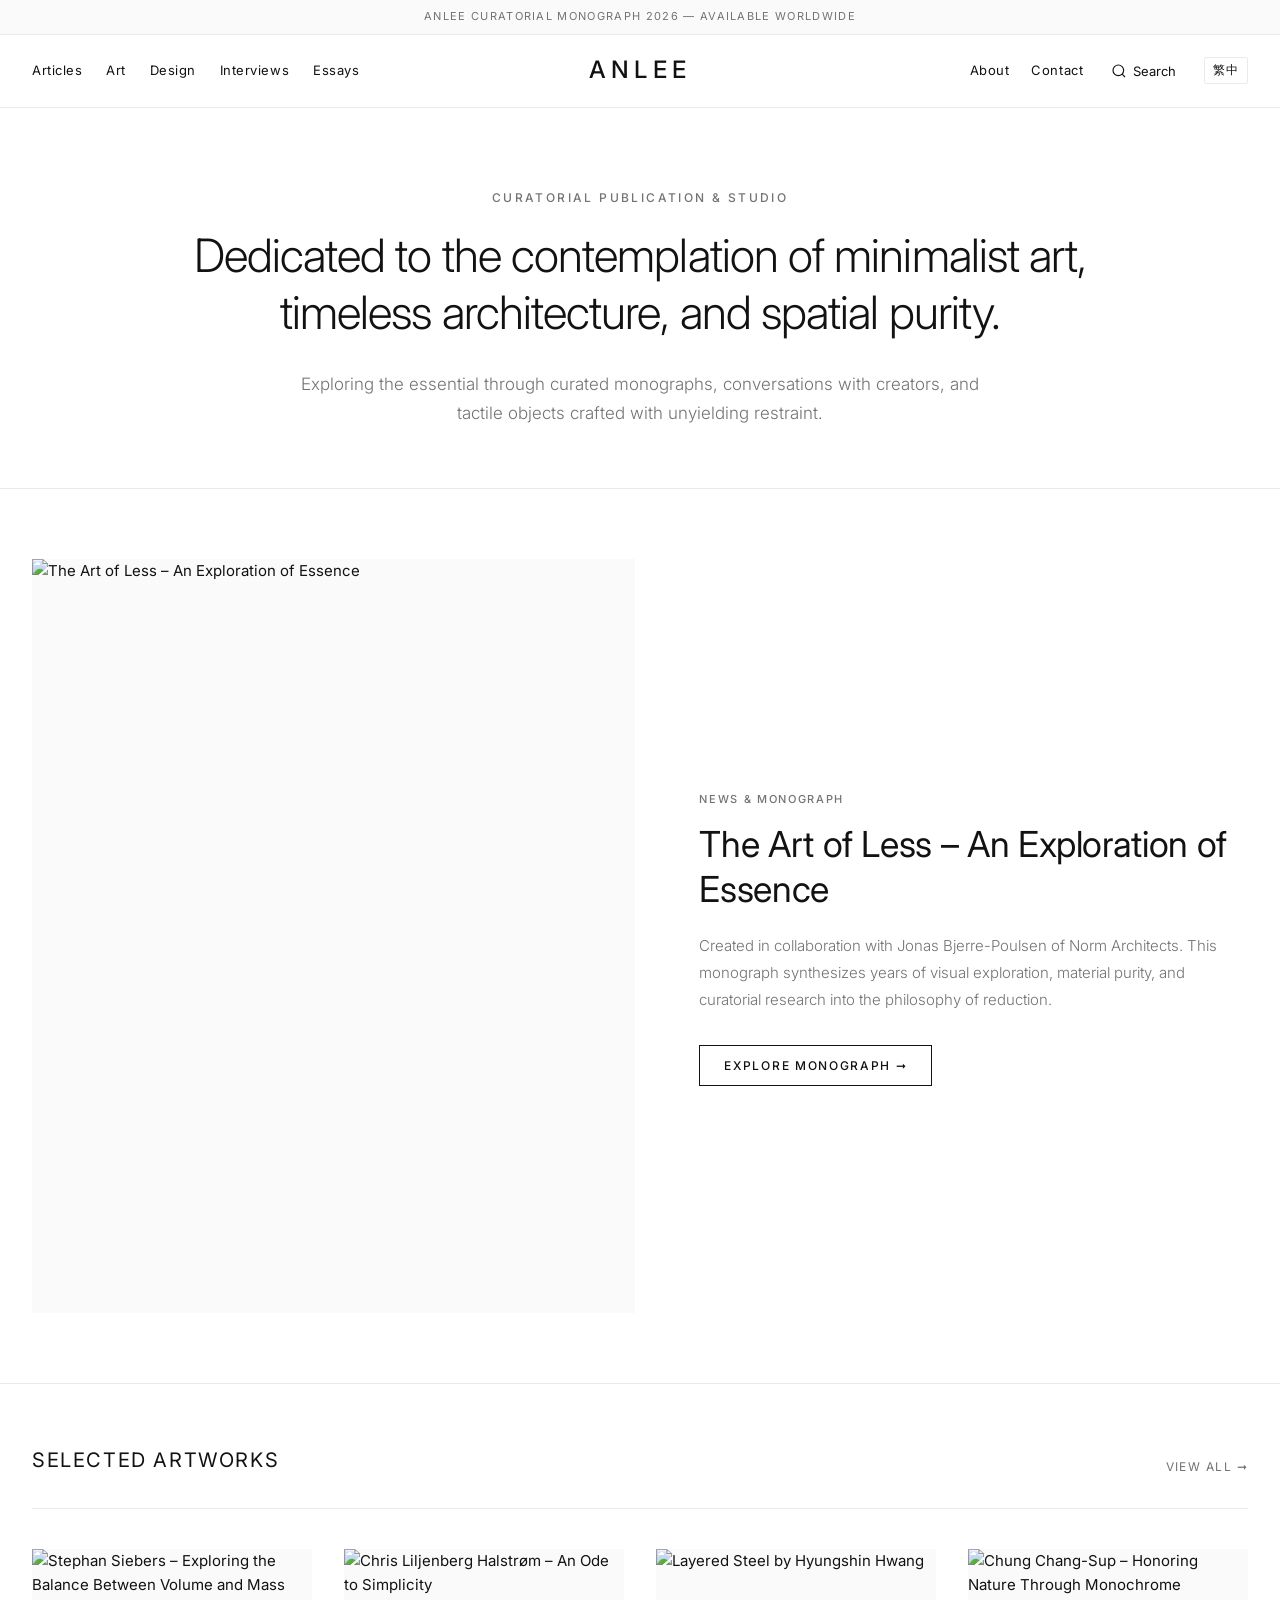
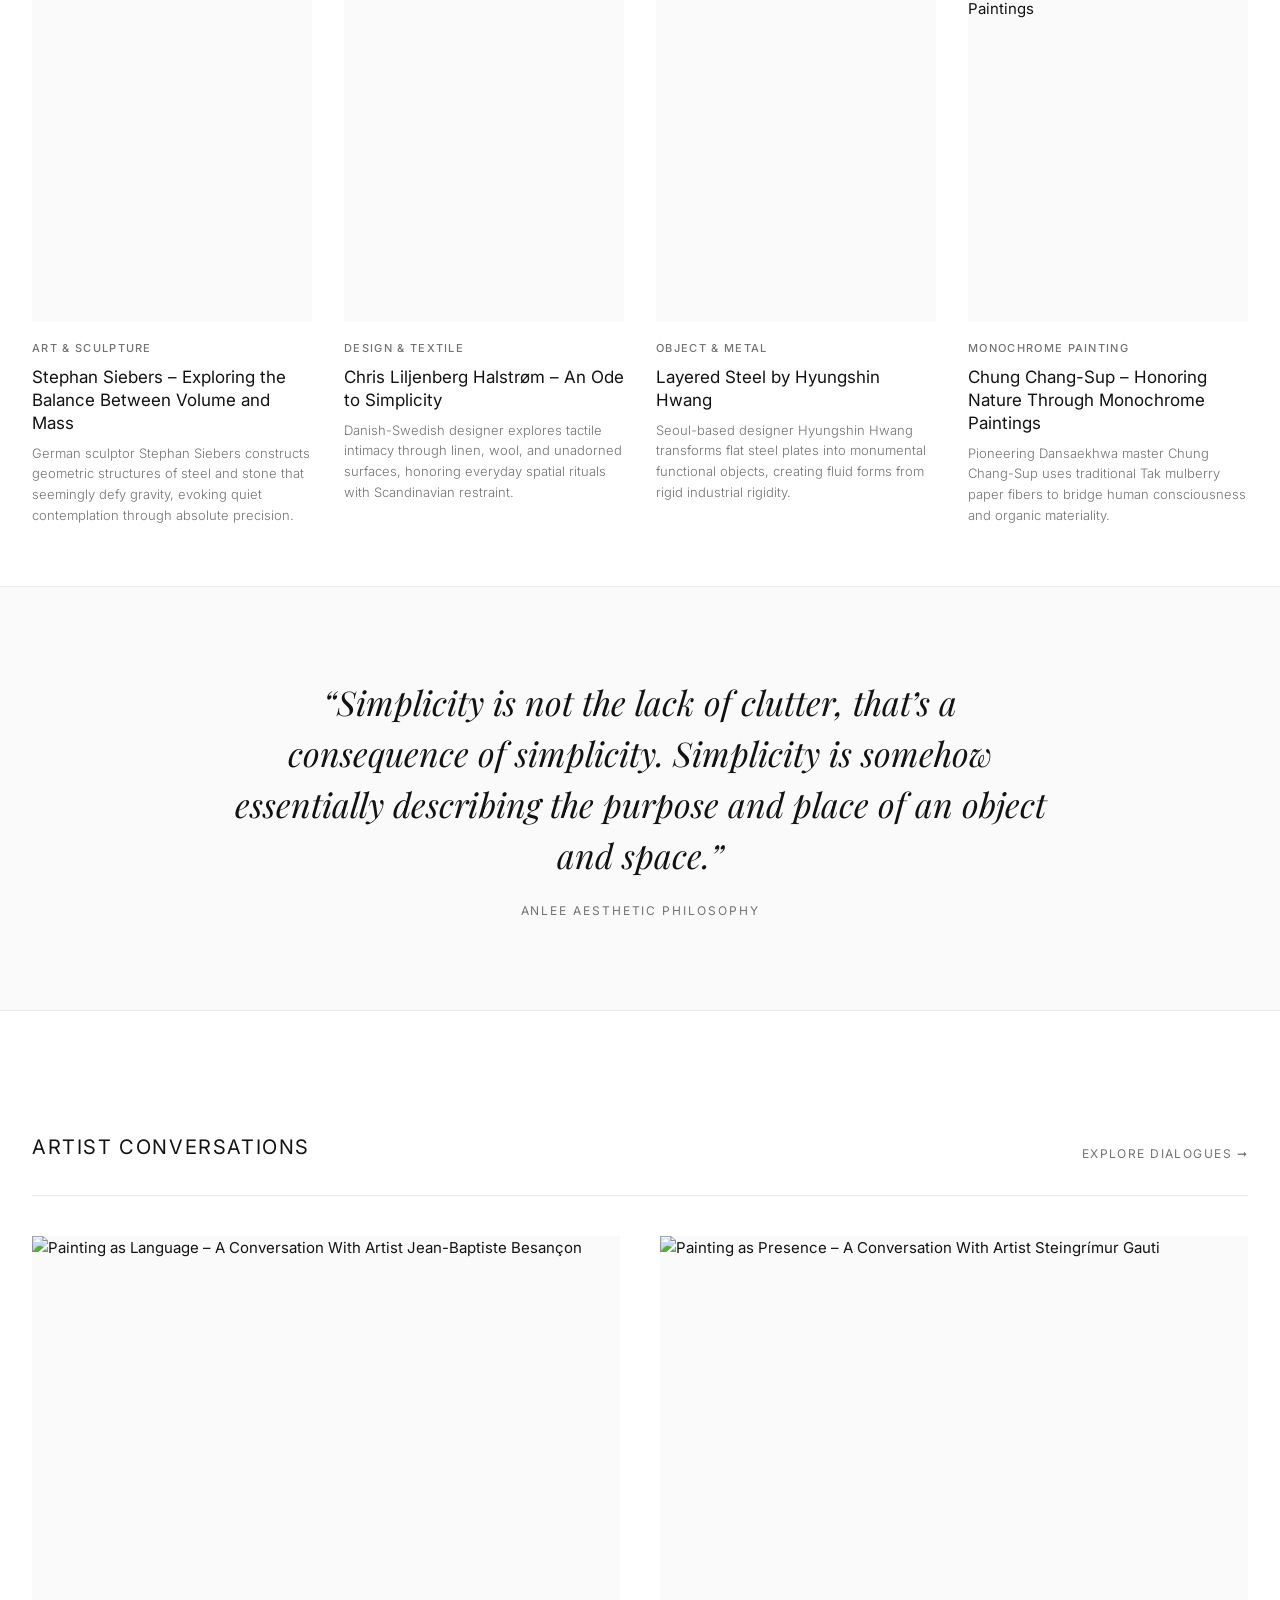
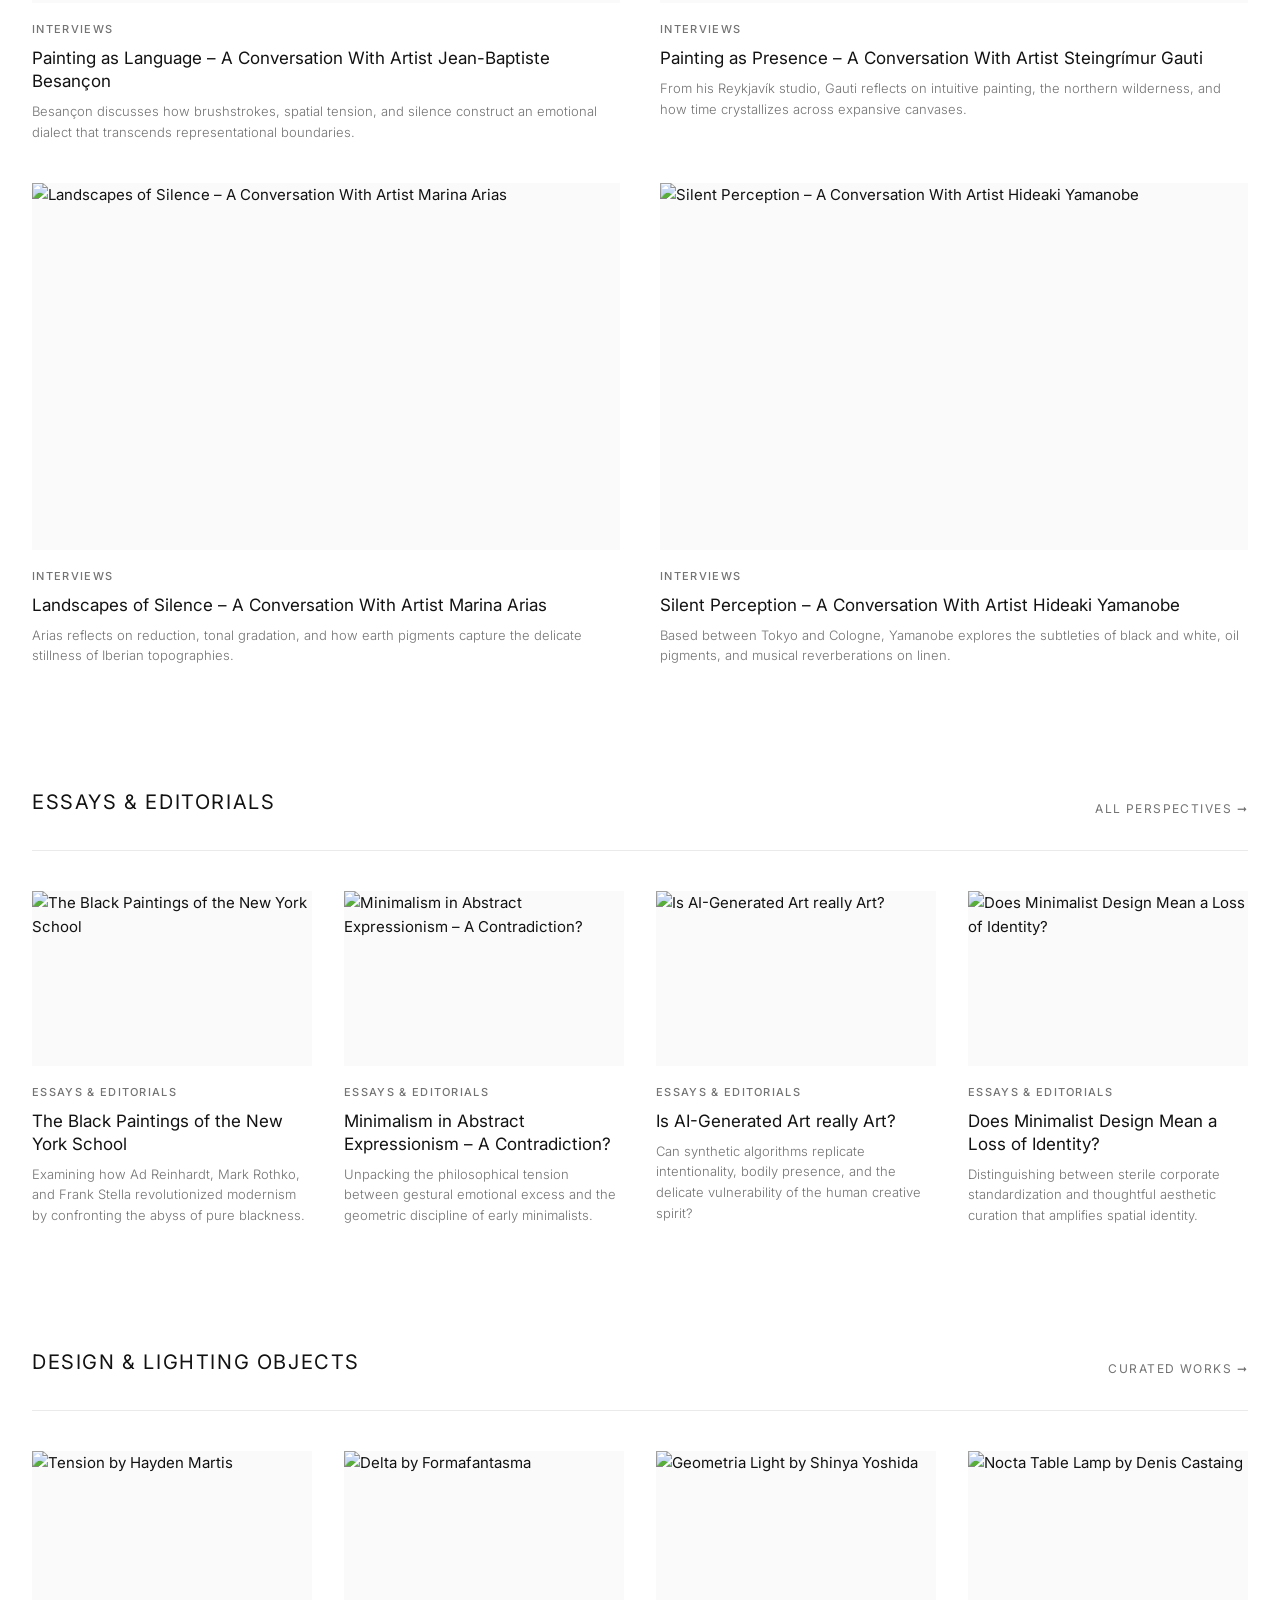
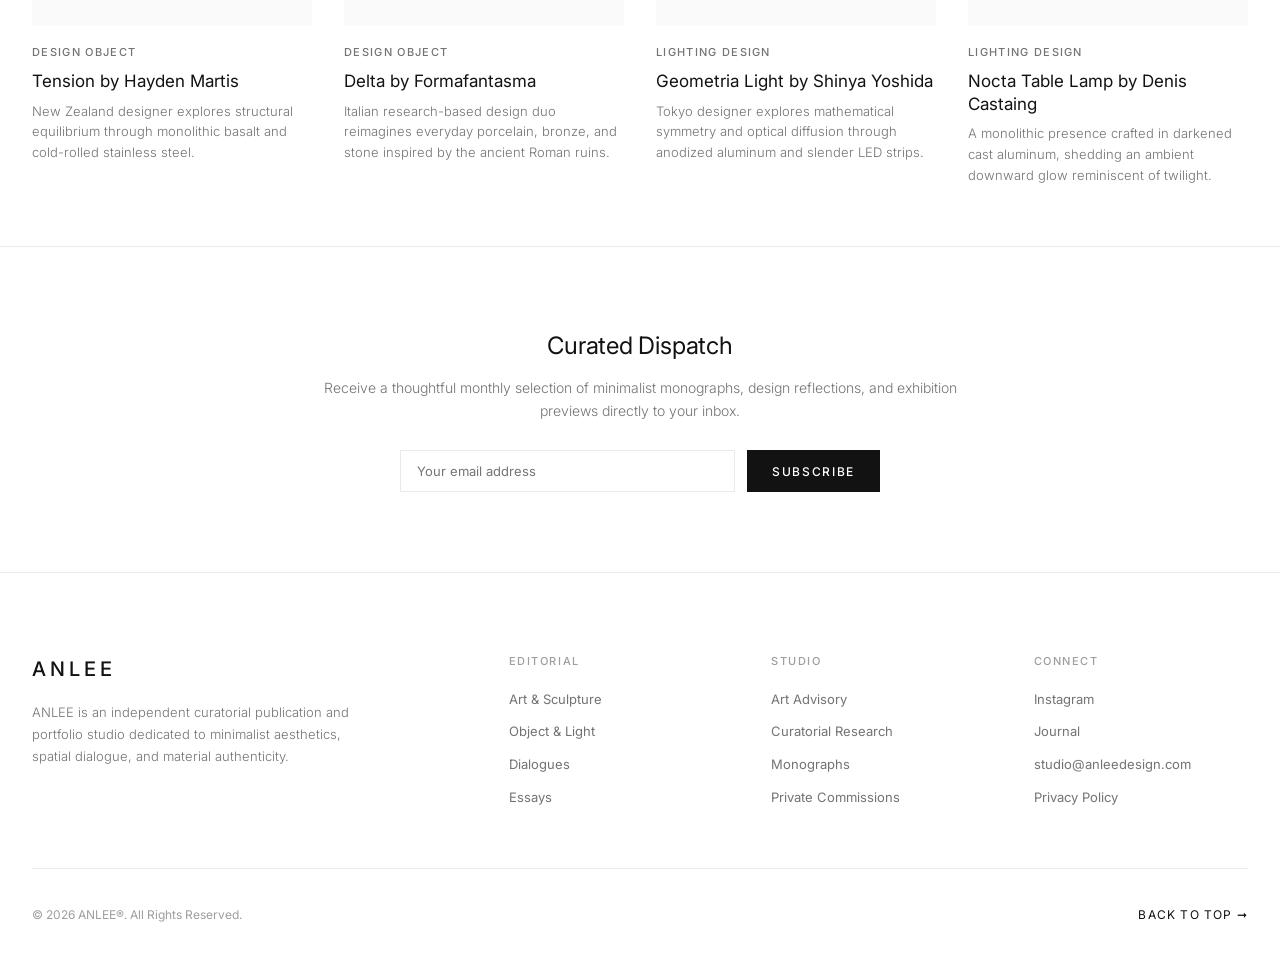
==== index.html @ 6e7f280d "agent: publish static site" ====
<!DOCTYPE html>
<html lang="en">
<head>
  <meta charset="UTF-8">
  <meta name="viewport" content="width=device-width, initial-scale=1.0">
  <title>ANLEE — Minimalist Art & Design Portfolio</title>
  <meta name="description" content="ANLEE is a curatorial publication and portfolio studio dedicated to minimalist art, architecture, and contemporary design.">
  <link rel="preconnect" href="https://fonts.googleapis.com">
  <link rel="preconnect" href="https://fonts.gstatic.com" crossorigin>
  <link href="https://fonts.googleapis.com/css2?family=Inter:wght@300;400;500;600&family=Playfair+Display:ital,wght@0,400;0,600;1,400&display=swap" rel="stylesheet">
  <style>
    :root {
      --bg: #ffffff;
      --bg-alt: #fafafa;
      --text-main: #121212;
      --text-muted: #737373;
      --text-subtle: #9e9e9e;
      --border-light: #eaeaea;
      --border-dark: #121212;
      --container-max: 1280px;
      --font-sans: 'Inter', -apple-system, BlinkMacSystemFont, "Segoe UI", Roboto, sans-serif;
      --font-serif: 'Playfair Display', Georgia, serif;
      --transition-smooth: all 0.3s cubic-bezier(0.16, 1, 0.3, 1);
    }

    * {
      margin: 0;
      padding: 0;
      box-sizing: border-box;
      -webkit-font-smoothing: antialiased;
    }

    body {
      font-family: var(--font-sans);
      background-color: var(--bg);
      color: var(--text-main);
      line-height: 1.6;
      font-size: 15px;
      overflow-x: hidden;
    }

    a {
      color: inherit;
      text-decoration: none;
      transition: var(--transition-smooth);
    }

    button {
      font-family: inherit;
      border: none;
      background: none;
      cursor: pointer;
    }

    /* Global Container */
    .container {
      max-width: var(--container-max);
      margin: 0 auto;
      padding: 0 32px;
    }

    @media (max-width: 768px) {
      .container {
        padding: 0 20px;
      }
    }

    /* Top Banner / Announcement (Optional / Minimal) */
    .top-bar {
      font-size: 11px;
      text-transform: uppercase;
      letter-spacing: 0.12em;
      text-align: center;
      padding: 8px 16px;
      background: var(--bg-alt);
      color: var(--text-muted);
      border-bottom: 1px solid var(--border-light);
    }

    /* Balanced 3-Part Header */
    header.site-header {
      position: sticky;
      top: 0;
      z-index: 100;
      background: rgba(255, 255, 255, 0.95);
      backdrop-filter: blur(12px);
      -webkit-backdrop-filter: blur(12px);
      border-bottom: 1px solid var(--border-light);
      transition: var(--transition-smooth);
    }

    .header-inner {
      display: grid;
      grid-template-columns: 1fr auto 1fr;
      align-items: center;
      height: 72px;
      max-width: var(--container-max);
      margin: 0 auto;
      padding: 0 32px;
    }

    @media (max-width: 1024px) {
      .header-inner {
        padding: 0 20px;
      }
    }

    /* Left Nav Links */
    .nav-left {
      display: flex;
      align-items: center;
      gap: 24px;
    }

    .nav-left a, .nav-right a {
      font-size: 13px;
      font-weight: 400;
      letter-spacing: 0.04em;
      color: var(--text-main);
      position: relative;
      padding: 4px 0;
    }

    .nav-left a:hover, .nav-right a:hover {
      color: #000;
      opacity: 0.7;
    }

    /* Center Brand Logo */
    .brand-center {
      display: flex;
      justify-content: center;
      align-items: center;
      text-align: center;
      padding: 0 20px;
    }

    .brand-logo {
      font-size: 24px;
      font-weight: 500;
      letter-spacing: 0.22em;
      text-transform: uppercase;
      color: var(--text-main);
      display: inline-block;
    }

    /* Right Nav Tools */
    .nav-right {
      display: flex;
      align-items: center;
      justify-content: flex-end;
      gap: 22px;
    }

    .lang-btn {
      font-size: 12px;
      letter-spacing: 0.08em;
      text-transform: uppercase;
      padding: 4px 8px;
      border: 1px solid var(--border-light);
      border-radius: 2px;
      transition: var(--transition-smooth);
      color: var(--text-main);
    }

    .lang-btn:hover {
      background: var(--text-main);
      color: #fff;
      border-color: var(--text-main);
    }

    .search-btn {
      display: flex;
      align-items: center;
      gap: 6px;
      font-size: 13px;
      color: var(--text-main);
      padding: 6px;
    }

    .search-btn svg {
      width: 16px;
      height: 16px;
      stroke: currentColor;
      fill: none;
      stroke-width: 1.75;
    }

    .mobile-menu-trigger {
      display: none;
      padding: 6px;
      color: var(--text-main);
    }

    @media (max-width: 960px) {
      .nav-left, .nav-right .desktop-link {
        display: none;
      }
      .mobile-menu-trigger {
        display: block;
      }
      .header-inner {
        display: flex;
        justify-content: space-between;
      }
    }

    /* Hero / Statement Section */
    .hero-section {
      padding: 80px 0 60px;
      text-align: center;
      border-bottom: 1px solid var(--border-light);
      background-color: var(--bg);
    }

    .hero-tagline {
      font-size: 12px;
      text-transform: uppercase;
      letter-spacing: 0.2em;
      color: var(--text-muted);
      margin-bottom: 20px;
      font-weight: 500;
    }

    .hero-heading {
      font-family: var(--font-sans);
      font-size: clamp(28px, 4.2vw, 46px);
      font-weight: 300;
      letter-spacing: -0.02em;
      line-height: 1.25;
      max-width: 920px;
      margin: 0 auto 28px;
      color: var(--text-main);
    }

    .hero-sub {
      font-size: clamp(14px, 1.6vw, 17px);
      color: var(--text-muted);
      max-width: 680px;
      margin: 0 auto;
      font-weight: 300;
      line-height: 1.7;
    }

    /* Featured Monograph (Spotlight Grid) */
    .featured-section {
      padding: 70px 0;
      border-bottom: 1px solid var(--border-light);
    }

    .featured-grid {
      display: grid;
      grid-template-columns: 1.1fr 1fr;
      gap: 64px;
      align-items: center;
    }

    @media (max-width: 860px) {
      .featured-grid {
        grid-template-columns: 1fr;
        gap: 36px;
      }
    }

    .featured-image-wrap {
      position: relative;
      overflow: hidden;
      background: var(--bg-alt);
      aspect-ratio: 4/5;
      cursor: pointer;
    }

    .featured-image-wrap img {
      width: 100%;
      height: 100%;
      object-fit: cover;
      display: block;
      transition: transform 0.6s cubic-bezier(0.16, 1, 0.3, 1);
    }

    .featured-image-wrap:hover img {
      transform: scale(1.03);
    }

    .featured-content {
      padding: 20px 0;
    }

    .category-badge {
      font-size: 11px;
      font-weight: 500;
      letter-spacing: 0.15em;
      text-transform: uppercase;
      color: var(--text-muted);
      margin-bottom: 14px;
      display: inline-block;
    }

    .featured-title {
      font-size: clamp(24px, 2.8vw, 36px);
      font-weight: 400;
      line-height: 1.25;
      margin-bottom: 20px;
      letter-spacing: -0.01em;
      cursor: pointer;
    }

    .featured-desc {
      font-size: 15px;
      color: var(--text-muted);
      line-height: 1.8;
      margin-bottom: 32px;
      font-weight: 300;
    }

    .btn-minimal {
      display: inline-flex;
      align-items: center;
      gap: 12px;
      font-size: 12px;
      text-transform: uppercase;
      letter-spacing: 0.14em;
      font-weight: 500;
      color: var(--text-main);
      padding: 12px 24px;
      border: 1px solid var(--text-main);
      background: transparent;
      transition: var(--transition-smooth);
    }

    .btn-minimal:hover {
      background: var(--text-main);
      color: #fff;
    }

    /* Section Headers */
    .section-header {
      display: flex;
      justify-content: space-between;
      align-items: flex-end;
      padding: 60px 0 32px;
      border-bottom: 1px solid var(--border-light);
      margin-bottom: 40px;
    }

    .section-title {
      font-size: 20px;
      font-weight: 400;
      letter-spacing: 0.08em;
      text-transform: uppercase;
    }

    .section-link {
      font-size: 12px;
      text-transform: uppercase;
      letter-spacing: 0.12em;
      color: var(--text-muted);
    }

    .section-link:hover {
      color: var(--text-main);
    }

    /* Editorial Card Grid (4 columns) */
    .grid-4 {
      display: grid;
      grid-template-columns: repeat(4, 1fr);
      gap: 32px;
      margin-bottom: 60px;
    }

    @media (max-width: 1080px) {
      .grid-4 {
        grid-template-columns: repeat(2, 1fr);
        gap: 28px;
      }
    }

    @media (max-width: 580px) {
      .grid-4 {
        grid-template-columns: 1fr;
        gap: 36px;
      }
    }

    /* Editorial Card Grid (2 columns) */
    .grid-2 {
      display: grid;
      grid-template-columns: repeat(2, 1fr);
      gap: 40px;
      margin-bottom: 60px;
    }

    @media (max-width: 768px) {
      .grid-2 {
        grid-template-columns: 1fr;
        gap: 36px;
      }
    }

    /* Card Component */
    .article-card {
      cursor: pointer;
      display: flex;
      flex-direction: column;
    }

    .card-img-wrap {
      position: relative;
      aspect-ratio: 3/4;
      background: var(--bg-alt);
      overflow: hidden;
      margin-bottom: 18px;
    }

    .card-img-wrap.landscape {
      aspect-ratio: 16/10;
    }

    .card-img-wrap img {
      width: 100%;
      height: 100%;
      object-fit: cover;
      display: block;
      transition: transform 0.5s cubic-bezier(0.16, 1, 0.3, 1);
    }

    .article-card:hover .card-img-wrap img {
      transform: scale(1.035);
    }

    .card-meta {
      font-size: 11px;
      font-weight: 500;
      letter-spacing: 0.12em;
      text-transform: uppercase;
      color: var(--text-muted);
      margin-bottom: 8px;
    }

    .card-title {
      font-size: 17px;
      font-weight: 400;
      line-height: 1.35;
      color: var(--text-main);
      margin-bottom: 8px;
      transition: color 0.2s ease;
    }

    .article-card:hover .card-title {
      color: #666;
    }

    .card-desc {
      font-size: 13px;
      color: var(--text-muted);
      line-height: 1.6;
      font-weight: 300;
    }

    /* Quotes / Curatorial Interlude */
    .interlude-section {
      background-color: var(--bg-alt);
      padding: 90px 0;
      margin: 40px 0 60px;
      border-top: 1px solid var(--border-light);
      border-bottom: 1px solid var(--border-light);
      text-align: center;
    }

    .interlude-quote {
      font-family: var(--font-serif);
      font-size: clamp(22px, 3vw, 34px);
      font-weight: 400;
      font-style: italic;
      line-height: 1.5;
      max-width: 820px;
      margin: 0 auto 20px;
      color: var(--text-main);
    }

    .interlude-author {
      font-size: 12px;
      text-transform: uppercase;
      letter-spacing: 0.16em;
      color: var(--text-muted);
    }

    /* Newsletter Section */
    .newsletter-section {
      padding: 80px 0;
      border-top: 1px solid var(--border-light);
      border-bottom: 1px solid var(--border-light);
      background: var(--bg);
    }

    .newsletter-inner {
      max-width: 640px;
      margin: 0 auto;
      text-align: center;
    }

    .newsletter-title {
      font-size: 24px;
      font-weight: 400;
      letter-spacing: -0.01em;
      margin-bottom: 12px;
    }

    .newsletter-sub {
      font-size: 14px;
      color: var(--text-muted);
      margin-bottom: 28px;
      font-weight: 300;
    }

    .newsletter-form {
      display: flex;
      gap: 12px;
      max-width: 480px;
      margin: 0 auto;
    }

    @media (max-width: 520px) {
      .newsletter-form {
        flex-direction: column;
      }
    }

    .newsletter-input {
      flex: 1;
      padding: 12px 16px;
      font-size: 13px;
      font-family: inherit;
      border: 1px solid var(--border-light);
      outline: none;
      background: #fff;
      transition: border-color 0.2s ease;
    }

    .newsletter-input:focus {
      border-color: var(--text-main);
    }

    .newsletter-btn {
      padding: 12px 24px;
      font-size: 12px;
      text-transform: uppercase;
      letter-spacing: 0.14em;
      font-weight: 500;
      background: var(--text-main);
      color: #fff;
      border: 1px solid var(--text-main);
      transition: var(--transition-smooth);
    }

    .newsletter-btn:hover {
      background: #333;
      border-color: #333;
    }

    /* Site Footer */
    footer.site-footer {
      padding: 80px 0 50px;
      background: var(--bg);
      font-size: 13px;
    }

    .footer-top {
      display: grid;
      grid-template-columns: 2fr 1fr 1fr 1fr;
      gap: 48px;
      padding-bottom: 60px;
      border-bottom: 1px solid var(--border-light);
    }

    @media (max-width: 860px) {
      .footer-top {
        grid-template-columns: 1fr 1fr;
        gap: 36px;
      }
    }

    @media (max-width: 520px) {
      .footer-top {
        grid-template-columns: 1fr;
      }
    }

    .footer-brand {
      font-size: 20px;
      font-weight: 500;
      letter-spacing: 0.2em;
      text-transform: uppercase;
      margin-bottom: 16px;
    }

    .footer-desc {
      color: var(--text-muted);
      line-height: 1.7;
      max-width: 340px;
      font-weight: 300;
    }

    .footer-col-title {
      font-size: 11px;
      text-transform: uppercase;
      letter-spacing: 0.14em;
      color: var(--text-subtle);
      margin-bottom: 18px;
      font-weight: 500;
    }

    .footer-links {
      list-style: none;
      display: flex;
      flex-direction: column;
      gap: 12px;
    }

    .footer-links a {
      color: var(--text-muted);
    }

    .footer-links a:hover {
      color: var(--text-main);
    }

    .footer-bottom {
      display: flex;
      justify-content: space-between;
      align-items: center;
      padding-top: 36px;
      color: var(--text-subtle);
      font-size: 12px;
    }

    .back-to-top {
      display: inline-flex;
      align-items: center;
      gap: 6px;
      color: var(--text-main);
      font-size: 12px;
      text-transform: uppercase;
      letter-spacing: 0.1em;
      cursor: pointer;
    }

    /* Reader Modal */
    .modal-overlay {
      position: fixed;
      inset: 0;
      background: rgba(18, 18, 18, 0.6);
      backdrop-filter: blur(8px);
      z-index: 999;
      display: none;
      align-items: center;
      justify-content: center;
      padding: 24px;
    }

    .modal-overlay.active {
      display: flex;
    }

    .modal-card {
      background: #fff;
      max-width: 840px;
      width: 100%;
      max-height: 90vh;
      overflow-y: auto;
      position: relative;
      padding: 48px;
      box-shadow: 0 24px 48px rgba(0,0,0,0.15);
      animation: modalFadeIn 0.3s ease;
    }

    @keyframes modalFadeIn {
      from { opacity: 0; transform: translateY(16px); }
      to { opacity: 1; transform: translateY(0); }
    }

    @media (max-width: 640px) {
      .modal-card {
        padding: 28px 20px;
      }
    }

    .modal-close {
      position: absolute;
      top: 24px;
      right: 24px;
      font-size: 24px;
      line-height: 1;
      color: var(--text-muted);
      cursor: pointer;
    }

    .modal-close:hover {
      color: var(--text-main);
    }

    .modal-img {
      width: 100%;
      max-height: 500px;
      object-fit: cover;
      margin: 20px 0;
      background: var(--bg-alt);
    }

    .modal-meta {
      font-size: 12px;
      letter-spacing: 0.14em;
      text-transform: uppercase;
      color: var(--text-muted);
      margin-bottom: 10px;
    }

    .modal-title {
      font-size: clamp(22px, 3vw, 32px);
      font-weight: 400;
      line-height: 1.3;
      margin-bottom: 20px;
    }

    .modal-body {
      font-size: 15px;
      color: #333;
      line-height: 1.9;
      font-weight: 300;
    }

    /* Mobile Drawer */
    .mobile-drawer {
      position: fixed;
      top: 0;
      right: -100%;
      width: 100%;
      max-width: 380px;
      height: 100vh;
      background: #fff;
      z-index: 1000;
      box-shadow: -8px 0 32px rgba(0,0,0,0.1);
      transition: right 0.4s cubic-bezier(0.16, 1, 0.3, 1);
      display: flex;
      flex-direction: column;
      padding: 36px 32px;
    }

    .mobile-drawer.open {
      right: 0;
    }

    .drawer-header {
      display: flex;
      justify-content: space-between;
      align-items: center;
      margin-bottom: 40px;
      padding-bottom: 20px;
      border-bottom: 1px solid var(--border-light);
    }

    .drawer-links {
      display: flex;
      flex-direction: column;
      gap: 22px;
      list-style: none;
    }

    .drawer-links a {
      font-size: 18px;
      letter-spacing: 0.04em;
      color: var(--text-main);
      font-weight: 300;
    }

    /* Search Modal */
    .search-modal {
      position: fixed;
      top: 0;
      left: 0;
      width: 100%;
      height: 100vh;
      background: rgba(255, 255, 255, 0.98);
      z-index: 1001;
      display: none;
      flex-direction: column;
      align-items: center;
      padding: 100px 24px;
    }

    .search-modal.active {
      display: flex;
    }

    .search-container {
      max-width: 680px;
      width: 100%;
    }

    .search-input-wrap {
      display: flex;
      align-items: center;
      border-bottom: 2px solid var(--text-main);
      padding-bottom: 12px;
      margin-bottom: 32px;
    }

    .search-large-input {
      flex: 1;
      border: none;
      outline: none;
      font-size: 24px;
      font-family: inherit;
      background: transparent;
      color: var(--text-main);
    }

    .search-results-list {
      max-height: 50vh;
      overflow-y: auto;
      list-style: none;
    }

    .search-result-item {
      padding: 16px 0;
      border-bottom: 1px solid var(--border-light);
      cursor: pointer;
    }

    .search-result-item:hover h4 {
      color: #666;
    }
  </style>
</head>
<body>

  <!-- Top Announcement Bar -->
  <div class="top-bar">
    <span class="lang-text" data-en="ANLEE Curatorial Monograph 2026 — Available Worldwide" data-zh="ANLEE 2026 年度極簡策展專著 — 現已全球同步發行">ANLEE Curatorial Monograph 2026 — Available Worldwide</span>
  </div>

  <!-- Header -->
  <header class="site-header" id="masthead">
    <div class="header-inner">
      <!-- Left Navigation -->
      <nav class="nav-left">
        <a href="#featured" class="lang-text" data-en="Articles" data-zh="精選專欄">Articles</a>
        <a href="#art" class="lang-text" data-en="Art" data-zh="純粹藝術">Art</a>
        <a href="#design" class="lang-text" data-en="Design" data-zh="空間與器物">Design</a>
        <a href="#interviews" class="lang-text" data-en="Interviews" data-zh="對談專訪">Interviews</a>
        <a href="#essays" class="lang-text" data-en="Essays" data-zh="美學思辨">Essays</a>
      </nav>

      <!-- Center Logo -->
      <div class="brand-center">
        <a href="#" class="brand-logo">ANLEE</a>
      </div>

      <!-- Right Navigation & Tools -->
      <nav class="nav-right">
        <a href="#about" class="desktop-link lang-text" data-en="About" data-zh="關於 ANLEE">About</a>
        <a href="#contact" class="desktop-link lang-text" data-en="Contact" data-zh="預約策展">Contact</a>
        <button class="search-btn" id="openSearchBtn" aria-label="Search">
          <svg viewBox="0 0 24 24"><circle cx="11" cy="11" r="8"></circle><line x1="21" y1="21" x2="16.65" y2="16.65"></line></svg>
          <span class="desktop-link lang-text" data-en="Search" data-zh="搜尋">Search</span>
        </button>
        <button class="lang-btn" id="langSwitchBtn">繁中</button>
        <button class="mobile-menu-trigger" id="openDrawerBtn" aria-label="Menu">
          <svg width="22" height="22" viewBox="0 0 24 24" fill="none" stroke="currentColor" stroke-width="2"><line x1="3" y1="12" x2="21" y2="12"></line><line x1="3" y1="6" x2="21" y2="6"></line><line x1="3" y1="18" x2="21" y2="18"></line></svg>
        </button>
      </nav>
    </div>
  </header>

  <!-- Hero Section -->
  <section class="hero-section">
    <div class="container">
      <div class="hero-tagline lang-text" data-en="Curatorial Publication & Studio" data-zh="極簡策展刊物與設計事務所">Curatorial Publication & Studio</div>
      <h1 class="hero-heading lang-text" 
          data-en="Dedicated to the contemplation of minimalist art, timeless architecture, and spatial purity."
          data-zh="專注於極簡藝術之凝視、歷久彌新的建築構想與純粹空間本質。">
        Dedicated to the contemplation of minimalist art, timeless architecture, and spatial purity.
      </h1>
      <p class="hero-sub lang-text"
         data-en="Exploring the essential through curated monographs, conversations with creators, and tactile objects crafted with unyielding restraint."
         data-zh="透過策劃專著、創作者深度對話與以克制態度打造的器物，引領觀者回歸事物純淨本真。">
        Exploring the essential through curated monographs, conversations with creators, and tactile objects crafted with unyielding restraint.
      </p>
    </div>
  </section>

  <!-- Featured Monograph Spotlight (Aesence style The Art of Less) -->
  <section class="featured-section" id="featured">
    <div class="container">
      <div class="featured-grid">
        <div class="featured-image-wrap" onclick="openArticle('art-of-less')">
          <img src="https://www.aesence.com/wp-content/uploads/2026/08/theartofless01-851x1127.jpg" alt="The Art of Less – An Exploration of Essence" loading="lazy">
        </div>
        <div class="featured-content">
          <span class="category-badge lang-text" data-en="NEWS & MONOGRAPH" data-zh="焦點專著與發表">NEWS & MONOGRAPH</span>
          <h2 class="featured-title lang-text" onclick="openArticle('art-of-less')" data-en="The Art of Less – An Exploration of Essence" data-zh="減法之美：本質探索專著">The Art of Less – An Exploration of Essence</h2>
          <p class="featured-desc lang-text" data-en="Created in collaboration with Jonas Bjerre-Poulsen of Norm Architects. This monograph synthesizes years of visual exploration, material purity, and curatorial research into the philosophy of reduction." data-zh="與 Norm Architects 創辦人 Jonas Bjerre-Poulsen 攜手創作。全書匯聚數年視覺探索與材料純度研究，深度剖析空間、留白與減法哲學之核心本質。">Created in collaboration with Jonas Bjerre-Poulsen of Norm Architects. This monograph synthesizes years of visual exploration, material purity, and curatorial research into the philosophy of reduction.</p>
          <button class="btn-minimal" onclick="openArticle('art-of-less')">
            <span class="lang-text" data-en="Explore Monograph ➞" data-zh="細讀專著論述 ➞">Explore Monograph ➞</span>
          </button>
        </div>
      </div>
    </div>
  </section>

  <!-- Section 1: Selected Artworks & Sculptures -->
  <section class="section-container" id="art">
    <div class="container">
      <div class="section-header">
        <h3 class="section-title lang-text" data-en="Selected Artworks" data-zh="精選藝術與雕塑">Selected Artworks</h3>
        <a href="#interviews" class="section-link lang-text" data-en="View All ➞" data-zh="完整瀏覽 ➞">View All ➞</a>
      </div>

      <div class="grid-4">
        <!-- Stephan Siebers -->
        <article class="article-card" onclick="openArticle('stephan-siebers')">
          <div class="card-img-wrap">
            <img src="https://www.aesence.com/wp-content/uploads/2022/12/stephan-siebers-01-title-770x1013.jpg" alt="Stephan Siebers – Exploring the Balance Between Volume and Mass" loading="lazy">
          </div>
          <span class="card-meta lang-text" data-en="ART & SCULPTURE" data-zh="當代雕塑">ART & SCULPTURE</span>
          <h4 class="card-title lang-text" data-en="Stephan Siebers – Exploring the Balance Between Volume and Mass" data-zh="Stephan Siebers：量體與重力的純粹平衡">Stephan Siebers – Exploring the Balance Between Volume and Mass</h4>
          <p class="card-desc lang-text" data-en="German sculptor Stephan Siebers constructs geometric structures of steel and stone that seemingly defy gravity, evoking quiet contemplation through absolute precision." data-zh="德國雕塑家 Stephan Siebers 以鋼鐵與石材構築對抗重力的幾何結構，在絕對的比例精度中引發靜謐沉思。">German sculptor Stephan Siebers constructs geometric structures of steel and stone that seemingly defy gravity, evoking quiet contemplation through absolute precision.</p>
        </article>

        <!-- Chris Halstrom -->
        <article class="article-card" onclick="openArticle('chris-halstrom')">
          <div class="card-img-wrap">
            <img src="https://www.aesence.com/wp-content/uploads/2023/04/Chris-Liljenberg-Halstrom-aesence-01-770x963.jpg" alt="Chris Liljenberg Halstrøm – An Ode to Simplicity" loading="lazy">
          </div>
          <span class="card-meta lang-text" data-en="DESIGN & TEXTILE" data-zh="設計與織品">DESIGN & TEXTILE</span>
          <h4 class="card-title lang-text" data-en="Chris Liljenberg Halstrøm – An Ode to Simplicity" data-zh="Chris Liljenberg Halstrøm：極簡實踐之詩">Chris Liljenberg Halstrøm – An Ode to Simplicity</h4>
          <p class="card-desc lang-text" data-en="Danish-Swedish designer explores tactile intimacy through linen, wool, and unadorned surfaces, honoring everyday spatial rituals with Scandinavian restraint." data-zh="丹麥瑞典設計師以亞麻、羊毛與純粹表面探索觸覺的親密性，以北歐克制美學向日常空間儀式致敬。">Danish-Swedish designer explores tactile intimacy through linen, wool, and unadorned surfaces, honoring everyday spatial rituals with Scandinavian restraint.</p>
        </article>

        <!-- Layered Steel -->
        <article class="article-card" onclick="openArticle('layered-steel')">
          <div class="card-img-wrap">
            <img src="https://www.aesence.com/wp-content/uploads/2023/02/aesence_layered_steel_chair02_02-1-770x1156.jpg" alt="Layered Steel by Hyungshin Hwang" loading="lazy">
          </div>
          <span class="card-meta lang-text" data-en="OBJECT & METAL" data-zh="工藝器物與金屬">OBJECT & METAL</span>
          <h4 class="card-title lang-text" data-en="Layered Steel by Hyungshin Hwang" data-zh="黃炯信：層疊鋼材的幾何雕塑椅">Layered Steel by Hyungshin Hwang</h4>
          <p class="card-desc lang-text" data-en="Seoul-based designer Hyungshin Hwang transforms flat steel plates into monumental functional objects, creating fluid forms from rigid industrial rigidity." data-zh="首爾設計師黃炯信將平面鋼板疊合為具紀念碑特質的機能器物，在冷峻剛硬的工業材質中雕鑿流暢形變。">Seoul-based designer Hyungshin Hwang transforms flat steel plates into monumental functional objects, creating fluid forms from rigid industrial rigidity.</p>
        </article>

        <!-- Chung Chang-Sup -->
        <article class="article-card" onclick="openArticle('chung-chang-sup')">
          <div class="card-img-wrap">
            <img src="https://www.aesence.com/wp-content/uploads/2023/01/chung-chang-sup-meditation-91010-770x666.jpg" alt="Chung Chang-Sup – Honoring Nature Through Monochrome Paintings" loading="lazy">
          </div>
          <span class="card-meta lang-text" data-en="MONOCHROME PAINTING" data-zh="單色畫派">MONOCHROME PAINTING</span>
          <h4 class="card-title lang-text" data-en="Chung Chang-Sup – Honoring Nature Through Monochrome Paintings" data-zh="鄭昌燮：以單色畫向自然材質致敬">Chung Chang-Sup – Honoring Nature Through Monochrome Paintings</h4>
          <p class="card-desc lang-text" data-en="Pioneering Dansaekhwa master Chung Chang-Sup uses traditional Tak mulberry paper fibers to bridge human consciousness and organic materiality." data-zh="韓國單色畫大師鄭昌燮運用傳統楮樹樹皮纖維，在手撕與浸潤的痕跡中搭起人類感知與原生材料的共鳴。">Pioneering Dansaekhwa master Chung Chang-Sup uses traditional Tak mulberry paper fibers to bridge human consciousness and organic materiality.</p>
        </article>
      </div>
    </div>
  </section>

  <!-- Curatorial Interlude Quote -->
  <section class="interlude-section">
    <div class="container">
      <blockquote class="interlude-quote lang-text"
                  data-en="“Simplicity is not the lack of clutter, that’s a consequence of simplicity. Simplicity is somehow essentially describing the purpose and place of an object and space.”"
                  data-zh="「簡約絕非僅是去除雜亂，那僅是簡約的表徵；真正的簡約，是直抵器物與空間存有的核心使命。」">
        “Simplicity is not the lack of clutter, that’s a consequence of simplicity. Simplicity is somehow essentially describing the purpose and place of an object and space.”
      </blockquote>
      <div class="interlude-author lang-text" data-en="ANLEE Aesthetic Philosophy" data-zh="ANLEE 策展美學宣言">ANLEE Aesthetic Philosophy</div>
    </div>
  </section>

  <!-- Section 2: Conversations & Interviews -->
  <section class="section-container" id="interviews">
    <div class="container">
      <div class="section-header">
        <h3 class="section-title lang-text" data-en="Artist Conversations" data-zh="創作者深度對話">Artist Conversations</h3>
        <a href="#essays" class="section-link lang-text" data-en="Explore Dialogues ➞" data-zh="閱讀對談 ➞">Explore Dialogues ➞</a>
      </div>

      <div class="grid-2">
        <!-- Jean-Baptiste -->
        <article class="article-card" onclick="openArticle('jean-baptiste')">
          <div class="card-img-wrap landscape">
            <img src="https://www.aesence.com/wp-content/uploads/2026/06/jean-baptiste-besancon-aesence-01-770x1027.jpg" alt="Painting as Language – A Conversation With Artist Jean-Baptiste Besançon" loading="lazy">
          </div>
          <span class="card-meta lang-text" data-en="INTERVIEWS" data-zh="專題對談">INTERVIEWS</span>
          <h4 class="card-title lang-text" data-en="Painting as Language – A Conversation With Artist Jean-Baptiste Besançon" data-zh="繪畫即語言：專訪法國藝術家 Jean-Baptiste Besançon">Painting as Language – A Conversation With Artist Jean-Baptiste Besançon</h4>
          <p class="card-desc lang-text" data-en="Besançon discusses how brushstrokes, spatial tension, and silence construct an emotional dialect that transcends representational boundaries." data-zh="Besançon 探討筆觸、留白張力與沉默如何構築跨越具象界限的情感語彙，展現抽象油彩的磅礡張力。">Besançon discusses how brushstrokes, spatial tension, and silence construct an emotional dialect that transcends representational boundaries.</p>
        </article>

        <!-- Steingrímur Gauti -->
        <article class="article-card" onclick="openArticle('steingrimur-gauti')">
          <div class="card-img-wrap landscape">
            <img src="https://www.aesence.com/wp-content/uploads/2026/04/SG_studio2025_02_title-770x1027.jpg" alt="Painting as Presence – A Conversation With Artist Steingrímur Gauti" loading="lazy">
          </div>
          <span class="card-meta lang-text" data-en="INTERVIEWS" data-zh="專題對談">INTERVIEWS</span>
          <h4 class="card-title lang-text" data-en="Painting as Presence – A Conversation With Artist Steingrímur Gauti" data-zh="繪畫即存有：專訪冰島藝術家 Steingrímur Gauti">Painting as Presence – A Conversation With Artist Steingrímur Gauti</h4>
          <p class="card-desc lang-text" data-en="From his Reykjavík studio, Gauti reflects on intuitive painting, the northern wilderness, and how time crystallizes across expansive canvases." data-zh="自雷克雅維克工作室出發，Gauti 分享直覺繪畫、北境荒原氣息，以及時間如何在大幅畫布上凝結為沉靜痕跡。">From his Reykjavík studio, Gauti reflects on intuitive painting, the northern wilderness, and how time crystallizes across expansive canvases.</p>
        </article>

        <!-- Marina Arias -->
        <article class="article-card" onclick="openArticle('marina-arias')">
          <div class="card-img-wrap landscape">
            <img src="https://www.aesence.com/wp-content/uploads/2026/03/1-374x559.jpg" alt="Landscapes of Silence – A Conversation With Artist Marina Arias" loading="lazy">
          </div>
          <span class="card-meta lang-text" data-en="INTERVIEWS" data-zh="專題對談">INTERVIEWS</span>
          <h4 class="card-title lang-text" data-en="Landscapes of Silence – A Conversation With Artist Marina Arias" data-zh="寂靜的地景：專訪西班牙藝術家 Marina Arias">Landscapes of Silence – A Conversation With Artist Marina Arias</h4>
          <p class="card-desc lang-text" data-en="Arias reflects on reduction, tonal gradation, and how earth pigments capture the delicate stillness of Iberian topographies." data-zh="Arias 反思色彩減法、色調漸層，以及大地礦物顏料如何精準捕捉伊比利半島地貌的幽微靜謐。">Arias reflects on reduction, tonal gradation, and how earth pigments capture the delicate stillness of Iberian topographies.</p>
        </article>

        <!-- Hideaki Yamanobe -->
        <article class="article-card" onclick="openArticle('hideaki-yamanobe')">
          <div class="card-img-wrap landscape">
            <img src="https://www.aesence.com/wp-content/uploads/2026/02/portraet-Atelier_02-770x1027.jpg" alt="Silent Perception – A Conversation With Artist Hideaki Yamanobe" loading="lazy">
          </div>
          <span class="card-meta lang-text" data-en="INTERVIEWS" data-zh="專題對談">INTERVIEWS</span>
          <h4 class="card-title lang-text" data-en="Silent Perception – A Conversation With Artist Hideaki Yamanobe" data-zh="靜默感知：專訪日本藝術家 山野邊英明">Silent Perception – A Conversation With Artist Hideaki Yamanobe</h4>
          <p class="card-desc lang-text" data-en="Based between Tokyo and Cologne, Yamanobe explores the subtleties of black and white, oil pigments, and musical reverberations on linen." data-zh="穿梭於東京與科隆之間，山野邊英明在亞麻布上探討黑白細緻質地、油彩光澤與宛如樂音回響的視覺餘韻。">Based between Tokyo and Cologne, Yamanobe explores the subtleties of black and white, oil pigments, and musical reverberations on linen.</p>
        </article>
      </div>
    </div>
  </section>

  <!-- Section 3: Critical Essays & Perspectives -->
  <section class="section-container" id="essays">
    <div class="container">
      <div class="section-header">
        <h3 class="section-title lang-text" data-en="Essays & Editorials" data-zh="美學思辨與隨筆">Essays & Editorials</h3>
        <a href="#design" class="section-link lang-text" data-en="All Perspectives ➞" data-zh="所有文章 ➞">All Perspectives ➞</a>
      </div>

      <div class="grid-4">
        <!-- Black Paintings -->
        <article class="article-card" onclick="openArticle('black-paintings')">
          <div class="card-img-wrap landscape">
            <img src="https://www.aesence.com/wp-content/uploads/2022/10/black-paintings-aesence-01-770x513.jpg" alt="The Black Paintings of the New York School" loading="lazy">
          </div>
          <span class="card-meta lang-text" data-en="ESSAYS & EDITORIALS" data-zh="論述與隨筆">ESSAYS & EDITORIALS</span>
          <h4 class="card-title lang-text" data-en="The Black Paintings of the New York School" data-zh="紐約畫派的黑色繪畫：極限色域之辯">The Black Paintings of the New York School</h4>
          <p class="card-desc lang-text" data-en="Examining how Ad Reinhardt, Mark Rothko, and Frank Stella revolutionized modernism by confronting the abyss of pure blackness." data-zh="審視 Ad Reinhardt、Mark Rothko 與 Frank Stella 如何透過直面純粹黑色的深邃，掀起現代主義美學革命。">Examining how Ad Reinhardt, Mark Rothko, and Frank Stella revolutionized modernism by confronting the abyss of pure blackness.</p>
        </article>

        <!-- Minimalism Abstract -->
        <article class="article-card" onclick="openArticle('minimalism-abstract')">
          <div class="card-img-wrap landscape">
            <img src="https://www.aesence.com/wp-content/uploads/2023/05/minimalist-abstract-expressionism-01-770x513.jpg" alt="Minimalism in Abstract Expressionism – A Contradiction?" loading="lazy">
          </div>
          <span class="card-meta lang-text" data-en="ESSAYS & EDITORIALS" data-zh="論述與隨筆">ESSAYS & EDITORIALS</span>
          <h4 class="card-title lang-text" data-en="Minimalism in Abstract Expressionism – A Contradiction?" data-zh="抽象表現主義中的極簡主義：矛盾或演進？">Minimalism in Abstract Expressionism – A Contradiction?</h4>
          <p class="card-desc lang-text" data-en="Unpacking the philosophical tension between gestural emotional excess and the geometric discipline of early minimalists." data-zh="解構充滿激情的筆觸抒發與早期極簡主義者嚴格幾何紀律之間的哲學張力與歷史對話。">Unpacking the philosophical tension between gestural emotional excess and the geometric discipline of early minimalists.</p>
        </article>

        <!-- AI Generated Art -->
        <article class="article-card" onclick="openArticle('ai-generated-art')">
          <div class="card-img-wrap landscape">
            <img src="https://www.aesence.com/wp-content/uploads/2024/06/abstract-art-ai-01-770x513.jpg" alt="Is AI-Generated Art really Art?" loading="lazy">
          </div>
          <span class="card-meta lang-text" data-en="ESSAYS & EDITORIALS" data-zh="論述與隨筆">ESSAYS & EDITORIALS</span>
          <h4 class="card-title lang-text" data-en="Is AI-Generated Art really Art?" data-zh="AI 生成之物，能被稱為純粹藝術嗎？">Is AI-Generated Art really Art?</h4>
          <p class="card-desc lang-text" data-en="Can synthetic algorithms replicate intentionality, bodily presence, and the delicate vulnerability of the human creative spirit?" data-zh="演算法是否能真正重現創作者的意志意圖、肉身存在感，以及人類心靈在創作過程中的脆弱與靈光？">Can synthetic algorithms replicate intentionality, bodily presence, and the delicate vulnerability of the human creative spirit?</p>
        </article>

        <!-- Loss of Identity -->
        <article class="article-card" onclick="openArticle('minimalist-loss-identity')">
          <div class="card-img-wrap landscape">
            <img src="https://www.aesence.com/wp-content/uploads/2024/10/black-minimalism-01-770x513.jpg" alt="Does Minimalist Design Mean a Loss of Identity?" loading="lazy">
          </div>
          <span class="card-meta lang-text" data-en="ESSAYS & EDITORIALS" data-zh="論述與隨筆">ESSAYS & EDITORIALS</span>
          <h4 class="card-title lang-text" data-en="Does Minimalist Design Mean a Loss of Identity?" data-zh="極簡設計是否意味著個人識別的消弭？">Does Minimalist Design Mean a Loss of Identity?</h4>
          <p class="card-desc lang-text" data-en="Distinguishing between sterile corporate standardization and thoughtful aesthetic curation that amplifies spatial identity." data-zh="釐清空洞的商業標準化與深思熟慮的美學策展之間的根本分野：減法並非抹滅，而是突顯空間靈魂。">Distinguishing between sterile corporate standardization and thoughtful aesthetic curation that amplifies spatial identity.</p>
        </article>
      </div>
    </div>
  </section>

  <!-- Section 4: Design Objects & Lighting -->
  <section class="section-container" id="design">
    <div class="container">
      <div class="section-header">
        <h3 class="section-title lang-text" data-en="Design & Lighting Objects" data-zh="純粹器物與燈具">Design & Lighting Objects</h3>
        <a href="#featured" class="section-link lang-text" data-en="Curated Works ➞" data-zh="典藏系列 ➞">Curated Works ➞</a>
      </div>

      <div class="grid-4">
        <!-- Hayden Martis -->
        <article class="article-card" onclick="openArticle('tension-martis')">
          <div class="card-img-wrap landscape">
            <img src="https://www.aesence.com/wp-content/uploads/2019/02/tension-hayden-martis-aesence-01-770x513.jpg" alt="Tension by Hayden Martis" loading="lazy">
          </div>
          <span class="card-meta lang-text" data-en="DESIGN OBJECT" data-zh="器物設計">DESIGN OBJECT</span>
          <h4 class="card-title lang-text" data-en="Tension by Hayden Martis" data-zh="Hayden Martis：張力之境幾何座具">Tension by Hayden Martis</h4>
          <p class="card-desc lang-text" data-en="New Zealand designer explores structural equilibrium through monolithic basalt and cold-rolled stainless steel." data-zh="紐西蘭設計師透過玄武岩塊與冷軋不鏽鋼的力學抗衡，演繹結構靜態平衡的永恆之美。">New Zealand designer explores structural equilibrium through monolithic basalt and cold-rolled stainless steel.</p>
        </article>

        <!-- Formafantasma -->
        <article class="article-card" onclick="openArticle('delta-formafantasma')">
          <div class="card-img-wrap landscape">
            <img src="https://www.aesence.com/wp-content/uploads/2018/10/aesence-blog-delta-formafantasma-01-770x513.jpg" alt="Delta by Formafantasma" loading="lazy">
          </div>
          <span class="card-meta lang-text" data-en="DESIGN OBJECT" data-zh="器物設計">DESIGN OBJECT</span>
          <h4 class="card-title lang-text" data-en="Delta by Formafantasma" data-zh="Formafantasma：Delta 義大利極簡系列">Delta by Formafantasma</h4>
          <p class="card-desc lang-text" data-en="Italian research-based design duo reimagines everyday porcelain, bronze, and stone inspired by the ancient Roman ruins." data-zh="義大利研究型設計雙人組自羅馬古遺址汲取靈感，重構瓷器、青銅與原石的當代器物哲學。">Italian research-based design duo reimagines everyday porcelain, bronze, and stone inspired by the ancient Roman ruins.</p>
        </article>

        <!-- Shinya Yoshida -->
        <article class="article-card" onclick="openArticle('geometria-light')">
          <div class="card-img-wrap landscape">
            <img src="https://www.aesence.com/wp-content/uploads/2023/05/geometria-light-shinya-yoshida-01-770x513.jpg" alt="Geometria Light by Shinya Yoshida" loading="lazy">
          </div>
          <span class="card-meta lang-text" data-en="LIGHTING DESIGN" data-zh="燈具設計">LIGHTING DESIGN</span>
          <h4 class="card-title lang-text" data-en="Geometria Light by Shinya Yoshida" data-zh="吉田真也：Geometria 極簡幾何立燈">Geometria Light by Shinya Yoshida</h4>
          <p class="card-desc lang-text" data-en="Tokyo designer explores mathematical symmetry and optical diffusion through anodized aluminum and slender LED strips." data-zh="東京設計師以陽極氧化鋁材與極細 LED 導光構件，展現數學對稱性與光影漫射的詩意結合。">Tokyo designer explores mathematical symmetry and optical diffusion through anodized aluminum and slender LED strips.</p>
        </article>

        <!-- Denis Castaing -->
        <article class="article-card" onclick="openArticle('nocta-table-lamp')">
          <div class="card-img-wrap landscape">
            <img src="https://www.aesence.com/wp-content/uploads/2023/09/Nocta-table-lamp-Denis-Castaing-aesence-01-770x513.jpg" alt="Nocta Table Lamp by Denis Castaing" loading="lazy">
          </div>
          <span class="card-meta lang-text" data-en="LIGHTING DESIGN" data-zh="燈具設計">LIGHTING DESIGN</span>
          <h4 class="card-title lang-text" data-en="Nocta Table Lamp by Denis Castaing" data-zh="Denis Castaing：Nocta 夜境桌燈">Nocta Table Lamp by Denis Castaing</h4>
          <p class="card-desc lang-text" data-en="A monolithic presence crafted in darkened cast aluminum, shedding an ambient downward glow reminiscent of twilight." data-zh="以暗色鑄鋁打造的沉穩量體，向下投射宛若黃昏微光的柔和氛圍，體現雕塑與實用光源的交融。">A monolithic presence crafted in darkened cast aluminum, shedding an ambient downward glow reminiscent of twilight.</p>
        </article>
      </div>
    </div>
  </section>

  <!-- Newsletter Section -->
  <section class="newsletter-section">
    <div class="container">
      <div class="newsletter-inner">
        <h3 class="newsletter-title lang-text" data-en="Curated Dispatch" data-zh="月度美學通訊">Curated Dispatch</h3>
        <p class="newsletter-sub lang-text"
           data-en="Receive a thoughtful monthly selection of minimalist monographs, design reflections, and exhibition previews directly to your inbox."
           data-zh="每月接收一封關於極簡專著、當代空間思辨與藝廊展演的沉靜選輯。">
          Receive a thoughtful monthly selection of minimalist monographs, design reflections, and exhibition previews directly to your inbox.
        </p>
        <form class="newsletter-form" onsubmit="event.preventDefault(); alert(currentLang === 'zh' ? '感謝訂閱 ANLEE 美學通訊。' : 'Thank you for subscribing to ANLEE Dispatch.');">
          <input type="email" class="newsletter-input" placeholder="Your email address" required>
          <button type="submit" class="newsletter-btn lang-text" data-en="Subscribe" data-zh="立即訂閱">Subscribe</button>
        </form>
      </div>
    </div>
  </section>

  <!-- Footer -->
  <footer class="site-footer" id="about">
    <div class="container">
      <div class="footer-top">
        <div>
          <div class="footer-brand">ANLEE</div>
          <p class="footer-desc lang-text"
             data-en="ANLEE is an independent curatorial publication and portfolio studio dedicated to minimalist aesthetics, spatial dialogue, and material authenticity."
             data-zh="ANLEE 是一家專注於極簡美學、空間對話與純粹材料本質的獨立策展刊物與設計工作室。">
            ANLEE is an independent curatorial publication and portfolio studio dedicated to minimalist aesthetics, spatial dialogue, and material authenticity.
          </p>
        </div>

        <div>
          <div class="footer-col-title lang-text" data-en="Editorial" data-zh="刊物單元">Editorial</div>
          <ul class="footer-links">
            <li><a href="#art" class="lang-text" data-en="Art & Sculpture" data-zh="純粹藝術">Art & Sculpture</a></li>
            <li><a href="#design" class="lang-text" data-en="Object & Light" data-zh="空間器物">Object & Light</a></li>
            <li><a href="#interviews" class="lang-text" data-en="Dialogues" data-zh="深度專訪">Dialogues</a></li>
            <li><a href="#essays" class="lang-text" data-en="Essays" data-zh="美學論述">Essays</a></li>
          </ul>
        </div>

        <div>
          <div class="footer-col-title lang-text" data-en="Studio" data-zh="工作室">Studio</div>
          <ul class="footer-links" id="contact">
            <li><a href="#" class="lang-text" data-en="Art Advisory" data-zh="藝術諮詢顧問">Art Advisory</a></li>
            <li><a href="#" class="lang-text" data-en="Curatorial Research" data-zh="策展研究">Curatorial Research</a></li>
            <li><a href="#" class="lang-text" data-en="Monographs" data-zh="出版專著">Monographs</a></li>
            <li><a href="#" class="lang-text" data-en="Private Commissions" data-zh="空間委託委任">Private Commissions</a></li>
          </ul>
        </div>

        <div>
          <div class="footer-col-title lang-text" data-en="Connect" data-zh="聯絡與關注">Connect</div>
          <ul class="footer-links">
            <li><a href="#" target="_blank">Instagram</a></li>
            <li><a href="#" target="_blank">Journal</a></li>
            <li><a href="mailto:studio@anleedesign.com">studio@anleedesign.com</a></li>
            <li><a href="#" class="lang-text" data-en="Privacy Policy" data-zh="隱私條款">Privacy Policy</a></li>
          </ul>
        </div>
      </div>

      <div class="footer-bottom">
        <div>© 2026 ANLEE®. All Rights Reserved.</div>
        <div class="back-to-top" onclick="window.scrollTo({ top: 0, behavior: 'smooth' });">
          <span class="lang-text" data-en="Back to top ➞" data-zh="回到頂部 ➞">Back to top ➞</span>
        </div>
      </div>
    </div>
  </footer>

  <!-- Reader Modal -->
  <div class="modal-overlay" id="articleModal">
    <div class="modal-card">
      <span class="modal-close" onclick="closeArticle()">&times;</span>
      <div class="modal-meta" id="modalMeta">NEWS</div>
      <h2 class="modal-title" id="modalTitle">Article Title</h2>
      <img src="" alt="" class="modal-img" id="modalImg">
      <div class="modal-body" id="modalBody">Article content goes here...</div>
    </div>
  </div>

  <!-- Mobile Drawer -->
  <div class="mobile-drawer" id="mobileDrawer">
    <div class="drawer-header">
      <div class="brand-logo">ANLEE</div>
      <button onclick="toggleDrawer()" style="font-size:24px; color:var(--text-main);">&times;</button>
    </div>
    <ul class="drawer-links">
      <li><a href="#featured" onclick="toggleDrawer()" class="lang-text" data-en="Articles" data-zh="精選專欄">Articles</a></li>
      <li><a href="#art" onclick="toggleDrawer()" class="lang-text" data-en="Art" data-zh="純粹藝術">Art</a></li>
      <li><a href="#design" onclick="toggleDrawer()" class="lang-text" data-en="Design" data-zh="空間器物">Design</a></li>
      <li><a href="#interviews" onclick="toggleDrawer()" class="lang-text" data-en="Interviews" data-zh="深度對話">Interviews</a></li>
      <li><a href="#essays" onclick="toggleDrawer()" class="lang-text" data-en="Essays" data-zh="美學論述">Essays</a></li>
      <li><a href="#about" onclick="toggleDrawer()" class="lang-text" data-en="About" data-zh="關於 ANLEE">About</a></li>
      <li><a href="#contact" onclick="toggleDrawer()" class="lang-text" data-en="Contact" data-zh="預約策展">Contact</a></li>
    </ul>
    <div style="margin-top:auto; padding-top:20px; border-top:1px solid var(--border-light);">
      <button class="lang-btn" id="drawerLangBtn" style="width:100%; padding:10px;">Switch to 繁中</button>
    </div>
  </div>

  <!-- Search Modal -->
  <div class="search-modal" id="searchModal">
    <div style="width:100%; max-width:680px; display:flex; justify-content:flex-end; margin-bottom:20px;">
      <button onclick="closeSearch()" style="font-size:28px; color:var(--text-main);">&times;</button>
    </div>
    <div class="search-container">
      <div class="search-input-wrap">
        <input type="text" class="search-large-input" id="searchInput" placeholder="Search monographs, artists, essays...">
      </div>
      <ul class="search-results-list" id="searchResults"></ul>
    </div>
  </div>

  <!-- Structured Articles JSON Data for Client Script -->
  <script>
    const articlesData = [{"id": "art-of-less", "category_en": "NEWS & MONOGRAPH", "category_zh": "焦點專著與發表", "title_en": "The Art of Less – An Exploration of Essence", "title_zh": "減法之美：本質探索專著", "img": "https://www.aesence.com/wp-content/uploads/2026/08/theartofless01-851x1127.jpg", "desc_en": "Created in collaboration with Jonas Bjerre-Poulsen of Norm Architects. This monograph synthesizes years of visual exploration, material purity, and curatorial research into the philosophy of reduction.", "desc_zh": "與 Norm Architects 創辦人 Jonas Bjerre-Poulsen 攜手創作。全書匯聚數年視覺探索與材料純度研究，深度剖析空間、留白與減法哲學之核心本質。", "tag": "Featured Book"}, {"id": "stephan-siebers", "category_en": "ART & SCULPTURE", "category_zh": "當代雕塑", "title_en": "Stephan Siebers – Exploring the Balance Between Volume and Mass", "title_zh": "Stephan Siebers：量體與重力的純粹平衡", "img": "https://www.aesence.com/wp-content/uploads/2022/12/stephan-siebers-01-title-770x1013.jpg", "desc_en": "German sculptor Stephan Siebers constructs geometric structures of steel and stone that seemingly defy gravity, evoking quiet contemplation through absolute precision.", "desc_zh": "德國雕塑家 Stephan Siebers 以鋼鐵與石材構築對抗重力的幾何結構，在絕對的比例精度中引發靜謐沉思。", "tag": "Sculpture"}, {"id": "chris-halstrom", "category_en": "DESIGN & TEXTILE", "category_zh": "設計與織品", "title_en": "Chris Liljenberg Halstrøm – An Ode to Simplicity", "title_zh": "Chris Liljenberg Halstrøm：極簡實踐之詩", "img": "https://www.aesence.com/wp-content/uploads/2023/04/Chris-Liljenberg-Halstrom-aesence-01-770x963.jpg", "desc_en": "Danish-Swedish designer explores tactile intimacy through linen, wool, and unadorned surfaces, honoring everyday spatial rituals with Scandinavian restraint.", "desc_zh": "丹麥瑞典設計師以亞麻、羊毛與純粹表面探索觸覺的親密性，以北歐克制美學向日常空間儀式致敬。", "tag": "Textile"}, {"id": "layered-steel", "category_en": "OBJECT & METAL", "category_zh": "工藝器物與金屬", "title_en": "Layered Steel by Hyungshin Hwang", "title_zh": "黃炯信：層疊鋼材的幾何雕塑椅", "img": "https://www.aesence.com/wp-content/uploads/2023/02/aesence_layered_steel_chair02_02-1-770x1156.jpg", "desc_en": "Seoul-based designer Hyungshin Hwang transforms flat steel plates into monumental functional objects, creating fluid forms from rigid industrial rigidity.", "desc_zh": "首爾設計師黃炯信將平面鋼板疊合為具紀念碑特質的機能器物，在冷峻剛硬的工業材質中雕鑿流暢形變。", "tag": "Design"}, {"id": "chung-chang-sup", "category_en": "MONOCHROME PAINTING", "category_zh": "單色畫派", "title_en": "Chung Chang-Sup – Honoring Nature Through Monochrome Paintings", "title_zh": "鄭昌燮：以單色畫向自然材質致敬", "img": "https://www.aesence.com/wp-content/uploads/2023/01/chung-chang-sup-meditation-91010-770x666.jpg", "desc_en": "Pioneering Dansaekhwa master Chung Chang-Sup uses traditional Tak mulberry paper fibers to bridge human consciousness and organic materiality.", "desc_zh": "韓國單色畫大師鄭昌燮運用傳統楮樹樹皮纖維，在手撕與浸潤的痕跡中搭起人類感知與原生材料的共鳴。", "tag": "Dansaekhwa"}, {"id": "jean-baptiste", "category_en": "INTERVIEWS", "category_zh": "專題對談", "title_en": "Painting as Language – A Conversation With Artist Jean-Baptiste Besançon", "title_zh": "繪畫即語言：專訪法國藝術家 Jean-Baptiste Besançon", "img": "https://www.aesence.com/wp-content/uploads/2026/06/jean-baptiste-besancon-aesence-01-770x1027.jpg", "desc_en": "Besançon discusses how brushstrokes, spatial tension, and silence construct an emotional dialect that transcends representational boundaries.", "desc_zh": "Besançon 探討筆觸、留白張力與沉默如何構築跨越具象界限的情感語彙，展現抽象油彩的磅礡張力。", "tag": "Interview"}, {"id": "steingrimur-gauti", "category_en": "INTERVIEWS", "category_zh": "專題對談", "title_en": "Painting as Presence – A Conversation With Artist Steingrímur Gauti", "title_zh": "繪畫即存有：專訪冰島藝術家 Steingrímur Gauti", "img": "https://www.aesence.com/wp-content/uploads/2026/04/SG_studio2025_02_title-770x1027.jpg", "desc_en": "From his Reykjavík studio, Gauti reflects on intuitive painting, the northern wilderness, and how time crystallizes across expansive canvases.", "desc_zh": "自雷克雅維克工作室出發，Gauti 分享直覺繪畫、北境荒原氣息，以及時間如何在大幅畫布上凝結為沉靜痕跡。", "tag": "Interview"}, {"id": "marina-arias", "category_en": "INTERVIEWS", "category_zh": "專題對談", "title_en": "Landscapes of Silence – A Conversation With Artist Marina Arias", "title_zh": "寂靜的地景：專訪西班牙藝術家 Marina Arias", "img": "https://www.aesence.com/wp-content/uploads/2026/03/1-374x559.jpg", "desc_en": "Arias reflects on reduction, tonal gradation, and how earth pigments capture the delicate stillness of Iberian topographies.", "desc_zh": "Arias 反思色彩減法、色調漸層，以及大地礦物顏料如何精準捕捉伊比利半島地貌的幽微靜謐。", "tag": "Interview"}, {"id": "hideaki-yamanobe", "category_en": "INTERVIEWS", "category_zh": "專題對談", "title_en": "Silent Perception – A Conversation With Artist Hideaki Yamanobe", "title_zh": "靜默感知：專訪日本藝術家 山野邊英明", "img": "https://www.aesence.com/wp-content/uploads/2026/02/portraet-Atelier_02-770x1027.jpg", "desc_en": "Based between Tokyo and Cologne, Yamanobe explores the subtleties of black and white, oil pigments, and musical reverberations on linen.", "desc_zh": "穿梭於東京與科隆之間，山野邊英明在亞麻布上探討黑白細緻質地、油彩光澤與宛如樂音回響的視覺餘韻。", "tag": "Interview"}, {"id": "black-paintings", "category_en": "ESSAYS & EDITORIALS", "category_zh": "論述與隨筆", "title_en": "The Black Paintings of the New York School", "title_zh": "紐約畫派的黑色繪畫：極限色域之辯", "img": "https://www.aesence.com/wp-content/uploads/2022/10/black-paintings-aesence-01-770x513.jpg", "desc_en": "Examining how Ad Reinhardt, Mark Rothko, and Frank Stella revolutionized modernism by confronting the abyss of pure blackness.", "desc_zh": "審視 Ad Reinhardt、Mark Rothko 與 Frank Stella 如何透過直面純粹黑色的深邃，掀起現代主義美學革命。", "tag": "Essay"}, {"id": "minimalism-abstract", "category_en": "ESSAYS & EDITORIALS", "category_zh": "論述與隨筆", "title_en": "Minimalism in Abstract Expressionism – A Contradiction?", "title_zh": "抽象表現主義中的極簡主義：矛盾或演進？", "img": "https://www.aesence.com/wp-content/uploads/2023/05/minimalist-abstract-expressionism-01-770x513.jpg", "desc_en": "Unpacking the philosophical tension between gestural emotional excess and the geometric discipline of early minimalists.", "desc_zh": "解構充滿激情的筆觸抒發與早期極簡主義者嚴格幾何紀律之間的哲學張力與歷史對話。", "tag": "Essay"}, {"id": "ai-generated-art", "category_en": "ESSAYS & EDITORIALS", "category_zh": "論述與隨筆", "title_en": "Is AI-Generated Art really Art?", "title_zh": "AI 生成之物，能被稱為純粹藝術嗎？", "img": "https://www.aesence.com/wp-content/uploads/2024/06/abstract-art-ai-01-770x513.jpg", "desc_en": "Can synthetic algorithms replicate intentionality, bodily presence, and the delicate vulnerability of the human creative spirit?", "desc_zh": "演算法是否能真正重現創作者的意志意圖、肉身存在感，以及人類心靈在創作過程中的脆弱與靈光？", "tag": "Perspective"}, {"id": "minimalist-loss-identity", "category_en": "ESSAYS & EDITORIALS", "category_zh": "論述與隨筆", "title_en": "Does Minimalist Design Mean a Loss of Identity?", "title_zh": "極簡設計是否意味著個人識別的消弭？", "img": "https://www.aesence.com/wp-content/uploads/2024/10/black-minimalism-01-770x513.jpg", "desc_en": "Distinguishing between sterile corporate standardization and thoughtful aesthetic curation that amplifies spatial identity.", "desc_zh": "釐清空洞的商業標準化與深思熟慮的美學策展之間的根本分野：減法並非抹滅，而是突顯空間靈魂。", "tag": "Critique"}, {"id": "tension-martis", "category_en": "DESIGN OBJECT", "category_zh": "器物設計", "title_en": "Tension by Hayden Martis", "title_zh": "Hayden Martis：張力之境幾何座具", "img": "https://www.aesence.com/wp-content/uploads/2019/02/tension-hayden-martis-aesence-01-770x513.jpg", "desc_en": "New Zealand designer explores structural equilibrium through monolithic basalt and cold-rolled stainless steel.", "desc_zh": "紐西蘭設計師透過玄武岩塊與冷軋不鏽鋼的力學抗衡，演繹結構靜態平衡的永恆之美。", "tag": "Object"}, {"id": "delta-formafantasma", "category_en": "DESIGN OBJECT", "category_zh": "器物設計", "title_en": "Delta by Formafantasma", "title_zh": "Formafantasma：Delta 義大利極簡系列", "img": "https://www.aesence.com/wp-content/uploads/2018/10/aesence-blog-delta-formafantasma-01-770x513.jpg", "desc_en": "Italian research-based design duo reimagines everyday porcelain, bronze, and stone inspired by the ancient Roman ruins.", "desc_zh": "義大利研究型設計雙人組自羅馬古遺址汲取靈感，重構瓷器、青銅與原石的當代器物哲學。", "tag": "Object"}, {"id": "geometria-light", "category_en": "LIGHTING DESIGN", "category_zh": "燈具設計", "title_en": "Geometria Light by Shinya Yoshida", "title_zh": "吉田真也：Geometria 極簡幾何立燈", "img": "https://www.aesence.com/wp-content/uploads/2023/05/geometria-light-shinya-yoshida-01-770x513.jpg", "desc_en": "Tokyo designer explores mathematical symmetry and optical diffusion through anodized aluminum and slender LED strips.", "desc_zh": "東京設計師以陽極氧化鋁材與極細 LED 導光構件，展現數學對稱性與光影漫射的詩意結合。", "tag": "Lighting"}, {"id": "nocta-table-lamp", "category_en": "LIGHTING DESIGN", "category_zh": "燈具設計", "title_en": "Nocta Table Lamp by Denis Castaing", "title_zh": "Denis Castaing：Nocta 夜境桌燈", "img": "https://www.aesence.com/wp-content/uploads/2023/09/Nocta-table-lamp-Denis-Castaing-aesence-01-770x513.jpg", "desc_en": "A monolithic presence crafted in darkened cast aluminum, shedding an ambient downward glow reminiscent of twilight.", "desc_zh": "以暗色鑄鋁打造的沉穩量體，向下投射宛若黃昏微光的柔和氛圍，體現雕塑與實用光源的交融。", "tag": "Lighting"}];
    let currentLang = 'en';

    // Toggle Language
    function setLanguage(lang) {
      currentLang = lang;
      document.querySelectorAll('.lang-text').forEach(el => {
        const text = el.getAttribute(`data-${lang}`);
        if (text) el.textContent = text;
      });
      
      const langBtn = document.getElementById('langSwitchBtn');
      const drawerLangBtn = document.getElementById('drawerLangBtn');
      if (lang === 'en') {
        langBtn.textContent = '繁中';
        drawerLangBtn.textContent = '切換至 繁體中文';
      } else {
        langBtn.textContent = 'EN';
        drawerLangBtn.textContent = 'Switch to English';
      }
    }

    document.getElementById('langSwitchBtn').addEventListener('click', () => {
      setLanguage(currentLang === 'en' ? 'zh' : 'en');
    });

    document.getElementById('drawerLangBtn').addEventListener('click', () => {
      setLanguage(currentLang === 'en' ? 'zh' : 'en');
      toggleDrawer();
    });

    // Reader Modal
    function openArticle(id) {
      const art = articlesData.find(a => a.id === id);
      if (!art) return;
      document.getElementById('modalMeta').textContent = currentLang === 'zh' ? art.category_zh : art.category_en;
      document.getElementById('modalTitle').textContent = currentLang === 'zh' ? art.title_zh : art.title_en;
      document.getElementById('modalImg').src = art.img;
      document.getElementById('modalBody').innerHTML = `<p>${currentLang === 'zh' ? art.desc_zh : art.desc_en}</p>
      <p style="margin-top:20px; color:#666;">${currentLang === 'zh' ? 'ANLEE 策展評論：此作品體現了極簡美學對純粹性與材料真實性的堅持，在當代喧囂中構建出一片沉靜而深遠的心靈留白。' : 'ANLEE Curatorial Reflection: This work embodies an uncompromising commitment to material authenticity and quiet spatial contemplation, offering a profound sanctuary of reduction amidst contemporary noise.'}</p>`;
      document.getElementById('articleModal').classList.add('active');
      document.body.style.overflow = 'hidden';
    }

    function closeArticle() {
      document.getElementById('articleModal').classList.remove('active');
      document.body.style.overflow = 'auto';
    }

    document.getElementById('articleModal').addEventListener('click', (e) => {
      if (e.target.id === 'articleModal') closeArticle();
    });

    // Drawer Menu
    function toggleDrawer() {
      document.getElementById('mobileDrawer').classList.toggle('open');
    }
    document.getElementById('openDrawerBtn').addEventListener('click', toggleDrawer);

    // Search Modal
    const searchModal = document.getElementById('searchModal');
    const searchInput = document.getElementById('searchInput');
    const searchResults = document.getElementById('searchResults');

    function openSearch() {
      searchModal.classList.add('active');
      searchInput.value = '';
      searchResults.innerHTML = '';
      setTimeout(() => searchInput.focus(), 100);
      document.body.style.overflow = 'hidden';
    }

    function closeSearch() {
      searchModal.classList.remove('active');
      document.body.style.overflow = 'auto';
    }

    document.getElementById('openSearchBtn').addEventListener('click', openSearch);

    searchInput.addEventListener('input', (e) => {
      const q = e.target.value.toLowerCase().trim();
      if (!q) {
        searchResults.innerHTML = '';
        return;
      }
      const matches = articlesData.filter(a => 
        a.title_en.toLowerCase().includes(q) || 
        a.title_zh.includes(q) || 
        a.desc_en.toLowerCase().includes(q) || 
        a.desc_zh.includes(q) ||
        a.category_en.toLowerCase().includes(q)
      );
      if (matches.length === 0) {
        searchResults.innerHTML = `<li style="padding:20px 0; color:#888;">${currentLang === 'zh' ? '未找到符合的策展項目' : 'No curatorial works found'}</li>`;
        return;
      }
      searchResults.innerHTML = matches.map(m => `
        <li class="search-result-item" onclick="closeSearch(); openArticle('${m.id}')">
          <div style="font-size:11px; text-transform:uppercase; letter-spacing:0.1em; color:#888;">${currentLang === 'zh' ? m.category_zh : m.category_en}</div>
          <h4 style="font-size:16px; font-weight:400; margin-top:4px;">${currentLang === 'zh' ? m.title_zh : m.title_en}</h4>
        </li>
      `).join('');
    });

    // Escape Key Handler
    window.addEventListener('keydown', (e) => {
      if (e.key === 'Escape') {
        closeArticle();
        closeSearch();
      }
    });
  </script>
</body>
</html>
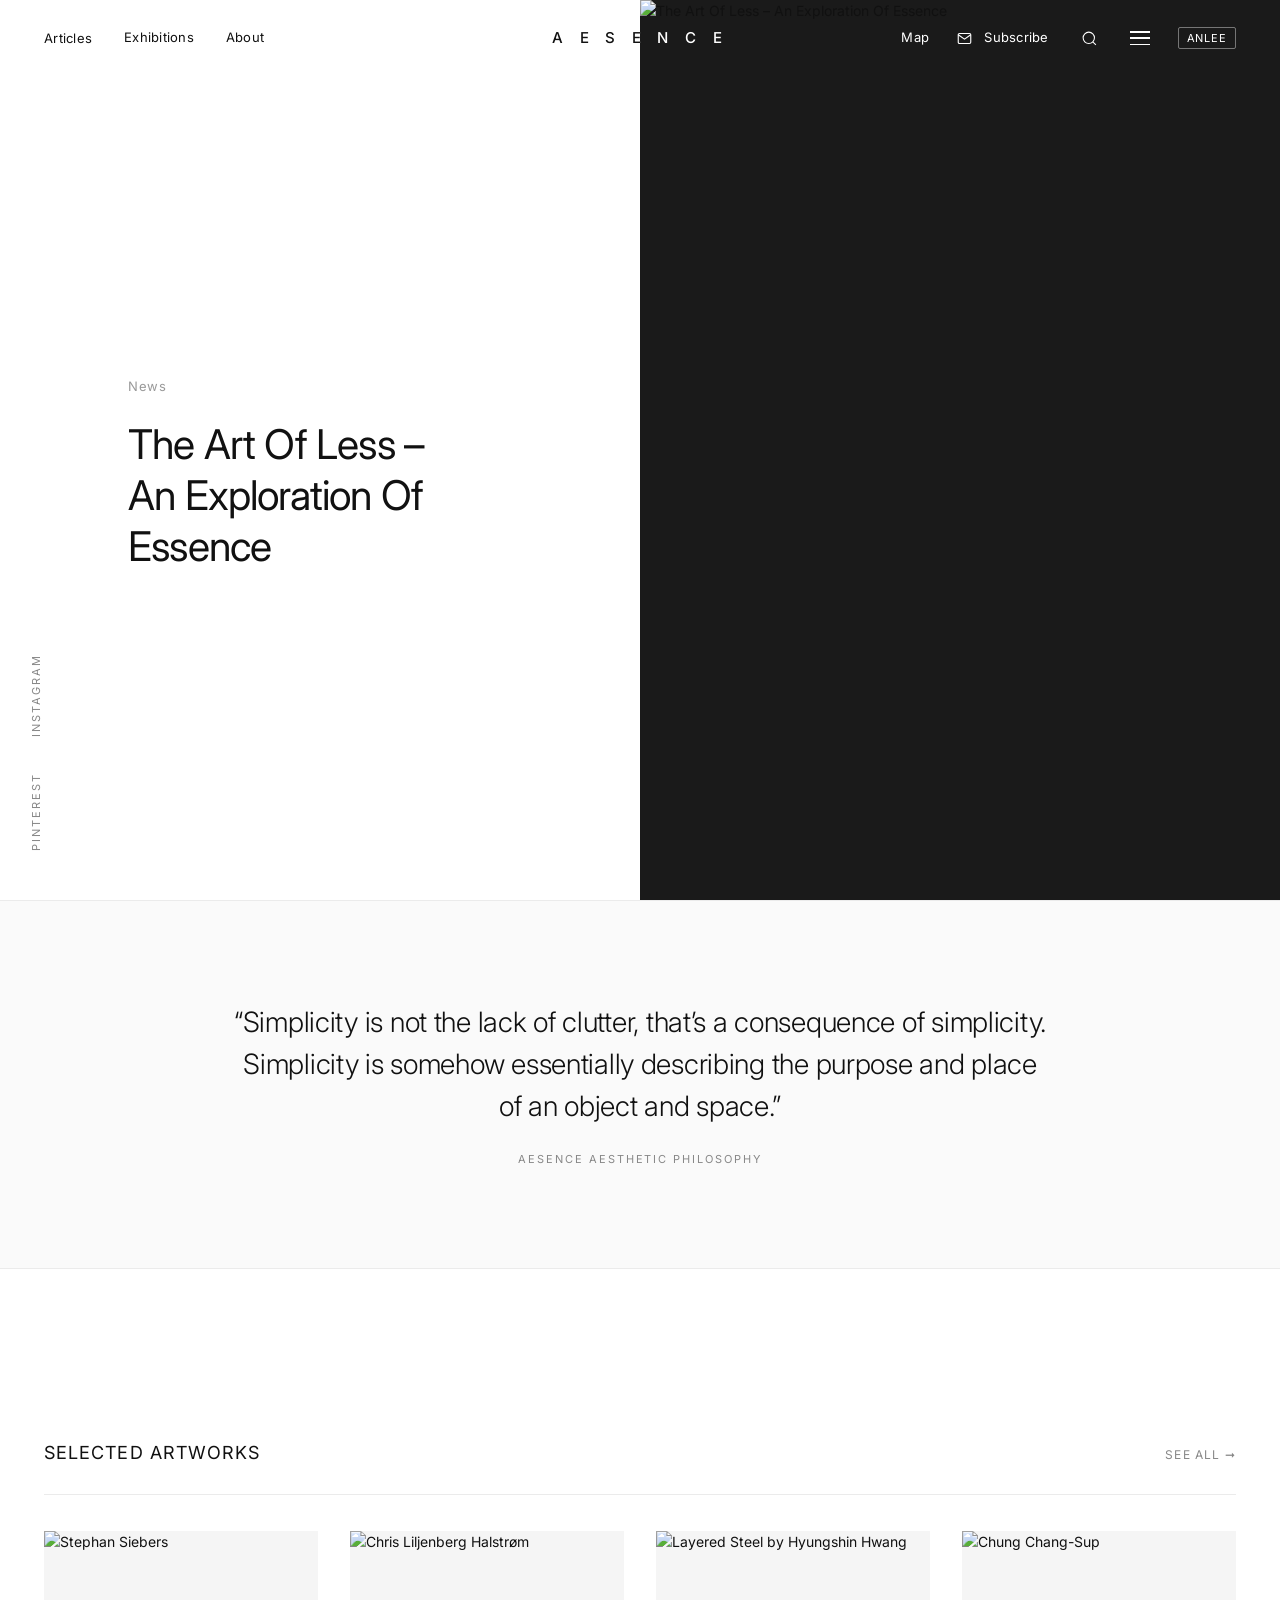
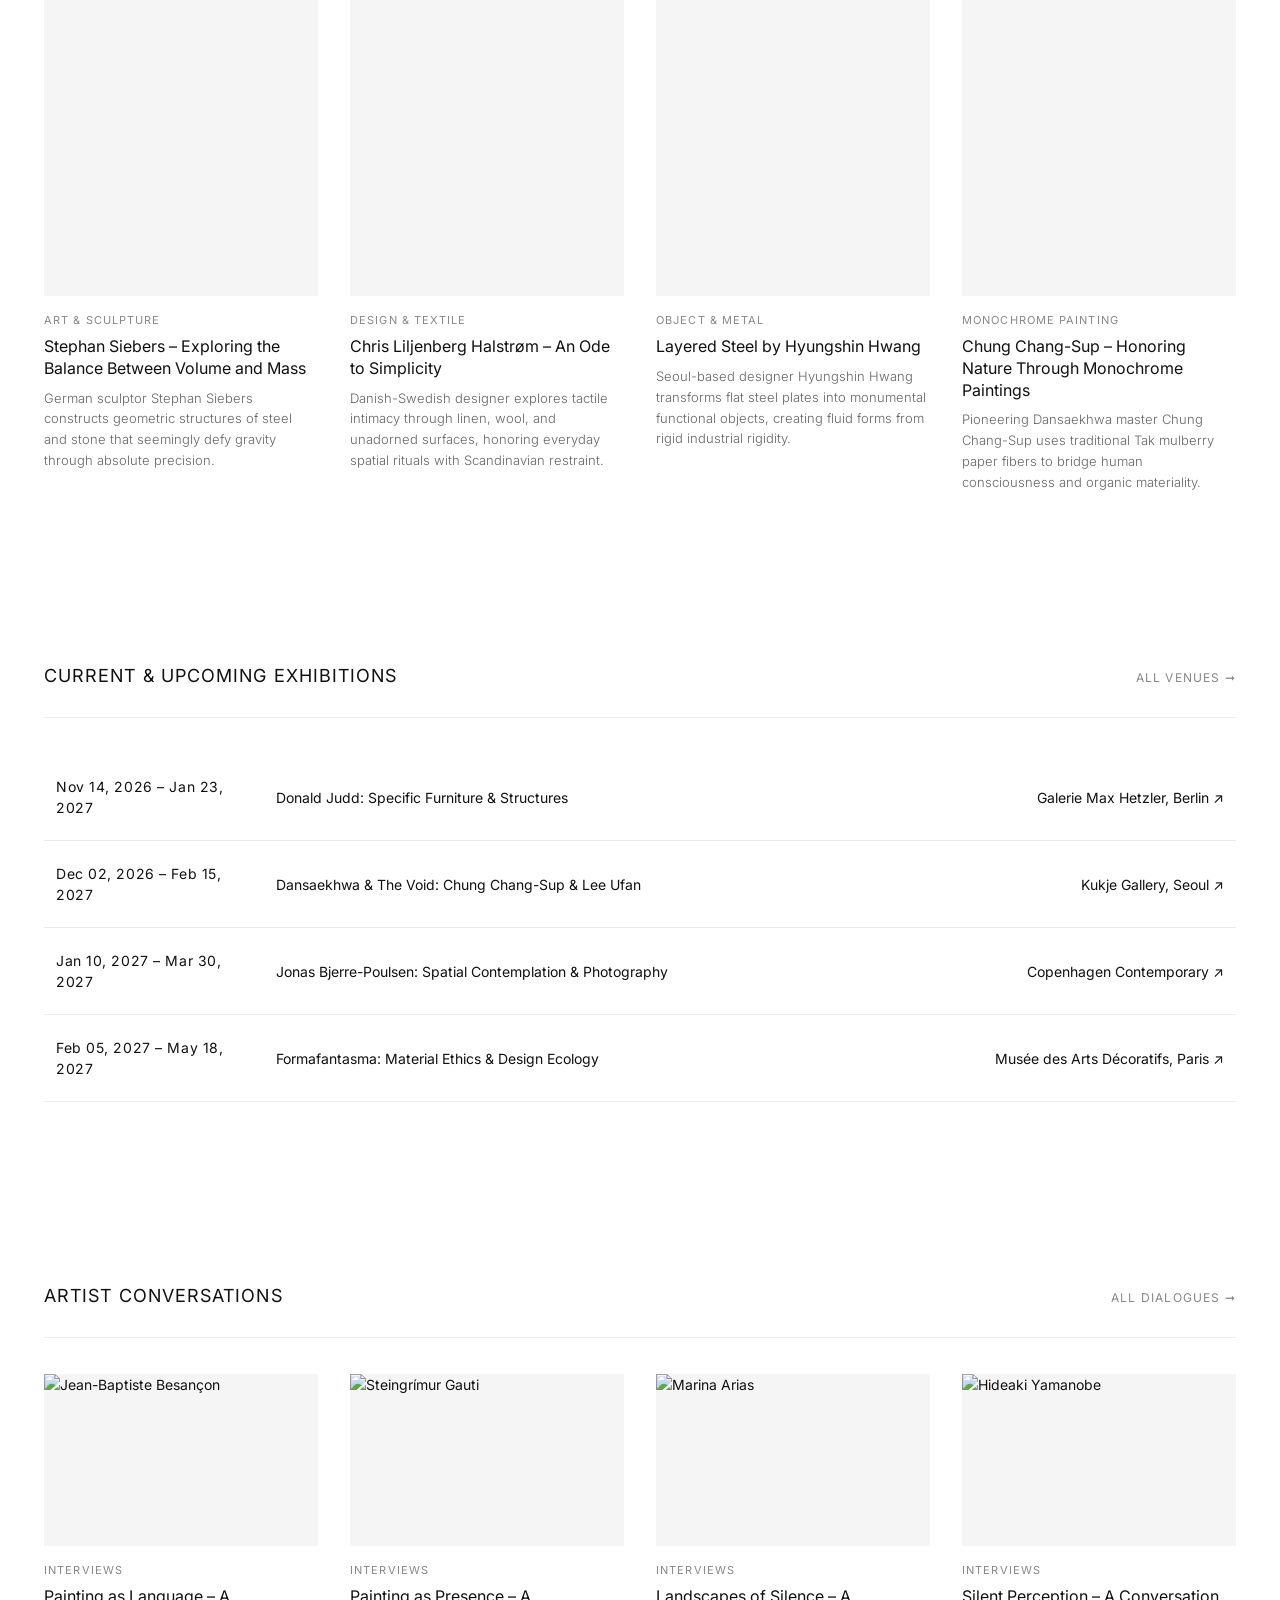
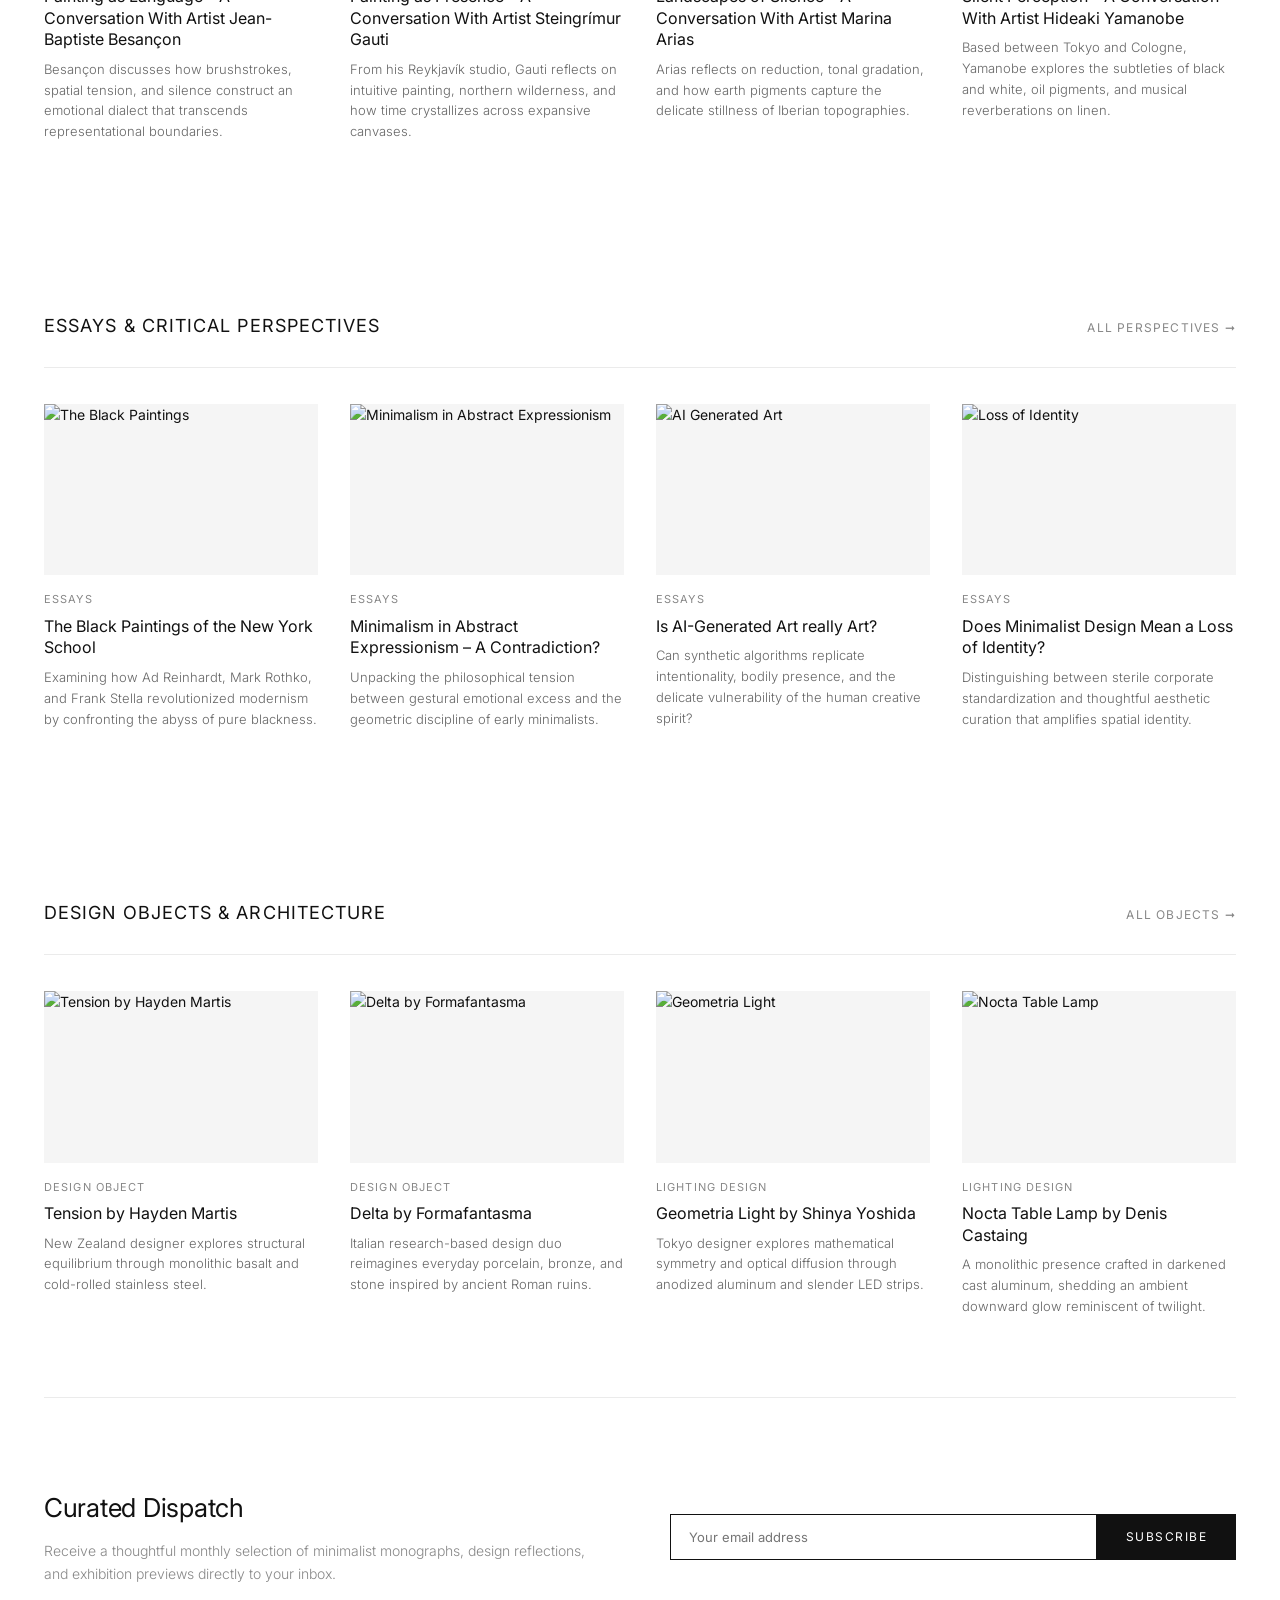
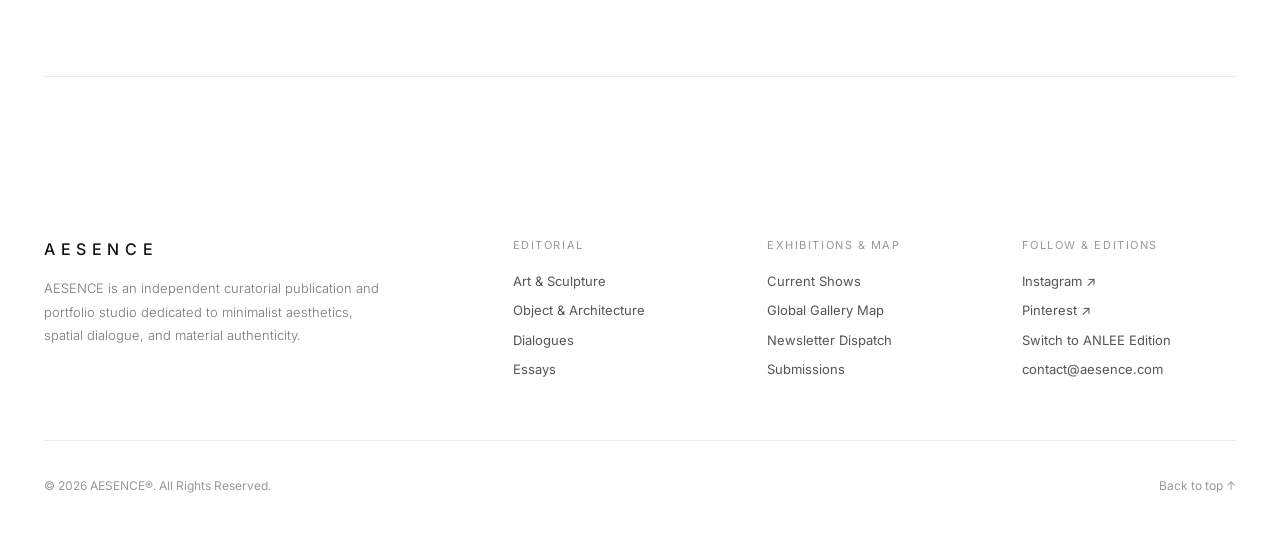
==== commit 9028f6da: "agent: update reviewed static site" ====
--- a/index.html
+++ b/index.html
@@ -3,24 +3,21 @@
 <head>
   <meta charset="UTF-8">
   <meta name="viewport" content="width=device-width, initial-scale=1.0">
-  <title>ANLEE — Minimalist Art & Design Portfolio</title>
-  <meta name="description" content="ANLEE is a curatorial publication and portfolio studio dedicated to minimalist art, architecture, and contemporary design.">
+  <title>AESENCE — Art & Design Publication for Minimalist Aesthetics</title>
+  <meta name="description" content="AESENCE is an independent curatorial publication dedicated to minimalist art, architecture, and contemporary design.">
   <link rel="preconnect" href="https://fonts.googleapis.com">
   <link rel="preconnect" href="https://fonts.gstatic.com" crossorigin>
-  <link href="https://fonts.googleapis.com/css2?family=Inter:wght@300;400;500;600&family=Playfair+Display:ital,wght@0,400;0,600;1,400&display=swap" rel="stylesheet">
+  <link href="https://fonts.googleapis.com/css2?family=Inter:wght@300;400;500;600&display=swap" rel="stylesheet">
   <style>
     :root {
       --bg: #ffffff;
-      --bg-alt: #fafafa;
-      --text-main: #121212;
-      --text-muted: #737373;
-      --text-subtle: #9e9e9e;
-      --border-light: #eaeaea;
-      --border-dark: #121212;
-      --container-max: 1280px;
-      --font-sans: 'Inter', -apple-system, BlinkMacSystemFont, "Segoe UI", Roboto, sans-serif;
-      --font-serif: 'Playfair Display', Georgia, serif;
-      --transition-smooth: all 0.3s cubic-bezier(0.16, 1, 0.3, 1);
+      --text-black: #111111;
+      --text-white: #ffffff;
+      --text-muted: #888888;
+      --text-light-muted: #aaaaaa;
+      --border-hairline: #ebebeb;
+      --font-main: 'Inter', -apple-system, BlinkMacSystemFont, "Segoe UI", Roboto, Helvetica, Arial, sans-serif;
+      --transition: all 0.25s cubic-bezier(0.16, 1, 0.3, 1);
     }
 
     * {
@@ -28,21 +25,26 @@
       padding: 0;
       box-sizing: border-box;
       -webkit-font-smoothing: antialiased;
+      -moz-osx-font-smoothing: grayscale;
+    }
+
+    html {
+      scroll-behavior: smooth;
     }
 
     body {
-      font-family: var(--font-sans);
+      font-family: var(--font-main);
       background-color: var(--bg);
-      color: var(--text-main);
-      line-height: 1.6;
-      font-size: 15px;
+      color: var(--text-black);
+      line-height: 1.5;
+      font-size: 14px;
       overflow-x: hidden;
     }
 
     a {
       color: inherit;
       text-decoration: none;
-      transition: var(--transition-smooth);
+      transition: var(--transition);
     }
 
     button {
@@ -52,225 +54,437 @@
       cursor: pointer;
     }
 
-    /* Global Container */
-    .container {
-      max-width: var(--container-max);
-      margin: 0 auto;
-      padding: 0 32px;
-    }
-
-    @media (max-width: 768px) {
-      .container {
-        padding: 0 20px;
-      }
-    }
-
-    /* Top Banner / Announcement (Optional / Minimal) */
-    .top-bar {
-      font-size: 11px;
-      text-transform: uppercase;
-      letter-spacing: 0.12em;
-      text-align: center;
-      padding: 8px 16px;
-      background: var(--bg-alt);
-      color: var(--text-muted);
-      border-bottom: 1px solid var(--border-light);
-    }
-
-    /* Balanced 3-Part Header */
-    header.site-header {
-      position: sticky;
-      top: 0;
-      z-index: 100;
-      background: rgba(255, 255, 255, 0.95);
-      backdrop-filter: blur(12px);
-      -webkit-backdrop-filter: blur(12px);
-      border-bottom: 1px solid var(--border-light);
-      transition: var(--transition-smooth);
-    }
-
-    .header-inner {
-      display: grid;
-      grid-template-columns: 1fr auto 1fr;
-      align-items: center;
-      height: 72px;
-      max-width: var(--container-max);
-      margin: 0 auto;
-      padding: 0 32px;
-    }
-
-    @media (max-width: 1024px) {
-      .header-inner {
-        padding: 0 20px;
-      }
-    }
-
-    /* Left Nav Links */
-    .nav-left {
-      display: flex;
-      align-items: center;
-      gap: 24px;
-    }
-
-    .nav-left a, .nav-right a {
+    /* =========================================================
+       SPLIT-SCREEN HERO SECTION (100% Identical to Aesence)
+       ========================================================= */
+    .hero-split {
+      position: relative;
+      width: 100vw;
+      height: 100vh;
+      min-height: 640px;
+      display: flex;
+      background: #fff;
+      overflow: hidden;
+    }
+
+    /* Left Half: 50% Width Pure White Negative Space */
+    .hero-left {
+      width: 50%;
+      height: 100%;
+      background-color: #ffffff;
+      position: relative;
+      display: flex;
+      flex-direction: column;
+      justify-content: center;
+      padding: 0 8vw 0 10vw;
+      z-index: 2;
+    }
+
+    /* Right Half: 50% Width Fullbleed Hero Photography */
+    .hero-right {
+      width: 50%;
+      height: 100%;
+      position: relative;
+      overflow: hidden;
+      background-color: #1a1a1a;
+      z-index: 1;
+      cursor: pointer;
+    }
+
+    .hero-right img {
+      width: 100%;
+      height: 100%;
+      object-fit: cover;
+      object-position: center bottom;
+      display: block;
+      transition: transform 1.2s cubic-bezier(0.16, 1, 0.3, 1);
+    }
+
+    .hero-right:hover img {
+      transform: scale(1.02);
+    }
+
+    /* Hero Left Content */
+    .hero-content {
+      transform: translateY(24px);
+    }
+
+    .hero-category {
       font-size: 13px;
       font-weight: 400;
+      color: #999999;
       letter-spacing: 0.04em;
-      color: var(--text-main);
+      margin-bottom: 22px;
+      display: inline-block;
+      cursor: pointer;
+    }
+
+    .hero-category:hover {
+      color: var(--text-black);
+    }
+
+    .hero-title {
+      font-size: clamp(30px, 3.2vw, 44px);
+      font-weight: 400;
+      line-height: 1.25;
+      letter-spacing: -0.02em;
+      color: var(--text-black);
+      cursor: pointer;
+      max-width: 540px;
+      transition: color 0.2s ease;
+    }
+
+    .hero-title:hover {
+      color: #555555;
+    }
+
+    /* Vertical Side Bar (PINTEREST / INSTAGRAM on bottom-left) */
+    .vertical-sidebar {
+      position: absolute;
+      bottom: 50px;
+      left: 44px;
+      display: flex;
+      align-items: center;
+      gap: 36px;
+      z-index: 10;
+      transform-origin: 0 100%;
+      transform: rotate(-90deg);
+    }
+
+    .vertical-link {
+      font-size: 11px;
+      letter-spacing: 0.18em;
+      text-transform: uppercase;
+      font-weight: 400;
+      color: #888888;
+      transition: var(--transition);
+      white-space: nowrap;
+    }
+
+    .vertical-link:hover {
+      color: #000000;
+    }
+
+    /* =========================================================
+       MASTHEAD NAVIGATION (Spans directly across the 50/50 line)
+       ========================================================= */
+    .masthead {
+      position: absolute;
+      top: 0;
+      left: 0;
+      width: 100%;
+      height: 76px;
+      z-index: 50;
+      display: flex;
+      align-items: center;
+      justify-content: space-between;
+      padding: 0 44px;
+      pointer-events: none;
+    }
+
+    .masthead * {
+      pointer-events: auto;
+    }
+
+    /* Left Nav on Left White Half */
+    .nav-left-group {
+      display: flex;
+      align-items: center;
+      gap: 32px;
+      width: calc(50% - 120px);
+    }
+
+    .nav-item-link {
+      font-size: 13px;
+      font-weight: 400;
+      letter-spacing: 0.02em;
+      color: var(--text-black);
       position: relative;
-      padding: 4px 0;
-    }
-
-    .nav-left a:hover, .nav-right a:hover {
+      padding: 6px 0;
+    }
+
+    .nav-item-link:hover {
+      color: #777777;
+    }
+
+    /* Dropdown on Articles */
+    .dropdown-container {
+      position: relative;
+    }
+
+    .dropdown-menu {
+      position: absolute;
+      top: 100%;
+      left: 0;
+      background: #ffffff;
+      padding: 12px 0;
+      min-width: 140px;
+      box-shadow: 0 10px 24px rgba(0,0,0,0.06);
+      opacity: 0;
+      visibility: hidden;
+      transform: translateY(6px);
+      transition: all 0.2s ease;
+      list-style: none;
+    }
+
+    .dropdown-container:hover .dropdown-menu {
+      opacity: 1;
+      visibility: visible;
+      transform: translateY(0);
+    }
+
+    .dropdown-menu a {
+      display: block;
+      padding: 6px 20px;
+      font-size: 12px;
+      color: #444;
+    }
+
+    .dropdown-menu a:hover {
       color: #000;
-      opacity: 0.7;
-    }
-
-    /* Center Brand Logo */
-    .brand-center {
-      display: flex;
-      justify-content: center;
-      align-items: center;
-      text-align: center;
-      padding: 0 20px;
-    }
-
-    .brand-logo {
-      font-size: 24px;
+      background: #f9f9f9;
+    }
+
+    /* Center Brand Logo (Exactly on the 50% split boundary) */
+    .nav-center-logo {
+      position: absolute;
+      left: 50%;
+      top: 50%;
+      transform: translate(-50%, -50%);
+      font-size: 15px;
       font-weight: 500;
-      letter-spacing: 0.22em;
+      letter-spacing: 0.42em;
       text-transform: uppercase;
-      color: var(--text-main);
-      display: inline-block;
-    }
-
-    /* Right Nav Tools */
-    .nav-right {
+      white-space: nowrap;
+      text-decoration: none;
+      /* Dual-tone gradient: Left is Black (#111), Right is White (#fff) */
+      background: linear-gradient(to right, #111111 50%, #ffffff 50%);
+      -webkit-background-clip: text;
+      -webkit-text-fill-color: transparent;
+      user-select: none;
+      z-index: 60;
+    }
+
+    /* Right Nav on Right Dark Image */
+    .nav-right-group {
       display: flex;
       align-items: center;
       justify-content: flex-end;
-      gap: 22px;
-    }
-
-    .lang-btn {
-      font-size: 12px;
+      gap: 28px;
+      width: calc(50% - 120px);
+    }
+
+    .nav-right-link {
+      font-size: 13px;
+      font-weight: 400;
+      letter-spacing: 0.02em;
+      color: var(--text-white);
+      display: inline-flex;
+      align-items: center;
+      gap: 8px;
+    }
+
+    .nav-right-link:hover {
+      opacity: 0.7;
+    }
+
+    .nav-icon-btn {
+      color: var(--text-white);
+      background: transparent;
+      display: flex;
+      align-items: center;
+      justify-content: center;
+      transition: var(--transition);
+      padding: 4px;
+    }
+
+    .nav-icon-btn:hover {
+      opacity: 0.7;
+    }
+
+    .nav-icon-btn svg {
+      width: 17px;
+      height: 17px;
+      stroke: currentColor;
+      fill: none;
+      stroke-width: 1.5;
+    }
+
+    .hamburger-icon {
+      width: 20px;
+      height: 14px;
+      display: flex;
+      flex-direction: column;
+      justify-content: space-between;
+      cursor: pointer;
+    }
+
+    .hamburger-icon span {
+      display: block;
+      width: 100%;
+      height: 1.5px;
+      background: var(--text-white);
+      transition: var(--transition);
+    }
+
+    /* Edition Switch Badge (Subtle Pill) */
+    .edition-switch {
+      font-size: 11px;
       letter-spacing: 0.08em;
       text-transform: uppercase;
-      padding: 4px 8px;
-      border: 1px solid var(--border-light);
+      padding: 3px 8px;
+      border: 1px solid rgba(255, 255, 255, 0.4);
+      color: #fff;
       border-radius: 2px;
-      transition: var(--transition-smooth);
-      color: var(--text-main);
-    }
-
-    .lang-btn:hover {
-      background: var(--text-main);
-      color: #fff;
-      border-color: var(--text-main);
-    }
-
-    .search-btn {
-      display: flex;
-      align-items: center;
-      gap: 6px;
-      font-size: 13px;
-      color: var(--text-main);
-      padding: 6px;
-    }
-
-    .search-btn svg {
-      width: 16px;
-      height: 16px;
-      stroke: currentColor;
-      fill: none;
-      stroke-width: 1.75;
-    }
-
-    .mobile-menu-trigger {
-      display: none;
-      padding: 6px;
-      color: var(--text-main);
-    }
-
+      cursor: pointer;
+      transition: var(--transition);
+    }
+
+    .edition-switch:hover {
+      background: #fff;
+      color: #000;
+      border-color: #fff;
+    }
+
+    /* Responsive Adjustments for Mobile / Tablet */
     @media (max-width: 960px) {
-      .nav-left, .nav-right .desktop-link {
+      .hero-split {
+        flex-direction: column-reverse;
+        height: auto;
+        min-height: 100vh;
+      }
+      .hero-left {
+        width: 100%;
+        height: auto;
+        padding: 60px 24px 80px;
+      }
+      .hero-right {
+        width: 100%;
+        height: 60vh;
+      }
+      .vertical-sidebar {
         display: none;
       }
-      .mobile-menu-trigger {
-        display: block;
-      }
-      .header-inner {
-        display: flex;
-        justify-content: space-between;
-      }
-    }
-
-    /* Hero / Statement Section */
-    .hero-section {
-      padding: 80px 0 60px;
-      text-align: center;
-      border-bottom: 1px solid var(--border-light);
-      background-color: var(--bg);
-    }
-
-    .hero-tagline {
+      .masthead {
+        padding: 0 20px;
+        background: rgba(255, 255, 255, 0.95);
+        border-bottom: 1px solid var(--border-hairline);
+        position: sticky;
+      }
+      .nav-left-group {
+        display: none;
+      }
+      .nav-center-logo {
+        position: static;
+        transform: none;
+        background: none;
+        -webkit-text-fill-color: var(--text-black);
+        color: var(--text-black);
+      }
+      .nav-right-group .nav-right-link, .nav-right-group .edition-switch {
+        display: none;
+      }
+      .nav-right-group {
+        width: auto;
+        gap: 16px;
+      }
+      .nav-icon-btn {
+        color: var(--text-black) !important;
+        background: transparent !important;
+      }
+      .nav-icon-btn svg {
+        stroke: var(--text-black) !important;
+      }
+      .hamburger-icon span {
+        background: var(--text-black) !important;
+      }
+    }
+
+    /* Container for following sections */
+    .main-container {
+      max-width: 1360px;
+      margin: 0 auto;
+      padding: 0 44px;
+    }
+
+    @media (max-width: 768px) {
+      .main-container {
+        padding: 0 20px;
+      }
+    }
+
+    /* Section Header */
+    .section-head {
+      display: flex;
+      justify-content: space-between;
+      align-items: baseline;
+      padding: 90px 0 28px;
+      border-bottom: 1px solid var(--border-hairline);
+      margin-bottom: 36px;
+    }
+
+    .section-title {
+      font-size: 18px;
+      font-weight: 400;
+      letter-spacing: 0.06em;
+      text-transform: uppercase;
+      color: var(--text-black);
+    }
+
+    .section-see-all {
       font-size: 12px;
       text-transform: uppercase;
-      letter-spacing: 0.2em;
+      letter-spacing: 0.1em;
       color: var(--text-muted);
-      margin-bottom: 20px;
-      font-weight: 500;
-    }
-
-    .hero-heading {
-      font-family: var(--font-sans);
-      font-size: clamp(28px, 4.2vw, 46px);
-      font-weight: 300;
-      letter-spacing: -0.02em;
-      line-height: 1.25;
-      max-width: 920px;
-      margin: 0 auto 28px;
-      color: var(--text-main);
-    }
-
-    .hero-sub {
-      font-size: clamp(14px, 1.6vw, 17px);
-      color: var(--text-muted);
-      max-width: 680px;
-      margin: 0 auto;
-      font-weight: 300;
-      line-height: 1.7;
-    }
-
-    /* Featured Monograph (Spotlight Grid) */
-    .featured-section {
-      padding: 70px 0;
-      border-bottom: 1px solid var(--border-light);
-    }
-
-    .featured-grid {
+      border-bottom: 1px solid transparent;
+    }
+
+    .section-see-all:hover {
+      color: var(--text-black);
+      border-bottom-color: var(--text-black);
+    }
+
+    /* 4-Column Grid (Zero Border-Radius, Clean Layout) */
+    .grid-4 {
       display: grid;
-      grid-template-columns: 1.1fr 1fr;
-      gap: 64px;
-      align-items: center;
-    }
-
-    @media (max-width: 860px) {
-      .featured-grid {
+      grid-template-columns: repeat(4, 1fr);
+      gap: 32px;
+      margin-bottom: 80px;
+    }
+
+    @media (max-width: 1024px) {
+      .grid-4 {
+        grid-template-columns: repeat(2, 1fr);
+        gap: 28px;
+      }
+    }
+
+    @media (max-width: 580px) {
+      .grid-4 {
         grid-template-columns: 1fr;
         gap: 36px;
       }
     }
 
-    .featured-image-wrap {
+    .card {
+      cursor: pointer;
+      display: flex;
+      flex-direction: column;
+    }
+
+    .card-img-wrap {
       position: relative;
+      aspect-ratio: 3/4;
+      background: #f5f5f5;
       overflow: hidden;
-      background: var(--bg-alt);
-      aspect-ratio: 4/5;
-      cursor: pointer;
-    }
-
-    .featured-image-wrap img {
+      margin-bottom: 16px;
+    }
+
+    .card-img-wrap.landscape {
+      aspect-ratio: 16/10;
+    }
+
+    .card-img-wrap img {
       width: 100%;
       height: 100%;
       object-fit: cover;
@@ -278,352 +492,252 @@
       transition: transform 0.6s cubic-bezier(0.16, 1, 0.3, 1);
     }
 
-    .featured-image-wrap:hover img {
+    .card:hover .card-img-wrap img {
       transform: scale(1.03);
     }
 
-    .featured-content {
-      padding: 20px 0;
-    }
-
-    .category-badge {
+    .card-tag {
       font-size: 11px;
-      font-weight: 500;
-      letter-spacing: 0.15em;
-      text-transform: uppercase;
-      color: var(--text-muted);
-      margin-bottom: 14px;
-      display: inline-block;
-    }
-
-    .featured-title {
-      font-size: clamp(24px, 2.8vw, 36px);
-      font-weight: 400;
-      line-height: 1.25;
-      margin-bottom: 20px;
-      letter-spacing: -0.01em;
-      cursor: pointer;
-    }
-
-    .featured-desc {
-      font-size: 15px;
-      color: var(--text-muted);
-      line-height: 1.8;
-      margin-bottom: 32px;
-      font-weight: 300;
-    }
-
-    .btn-minimal {
-      display: inline-flex;
-      align-items: center;
-      gap: 12px;
-      font-size: 12px;
-      text-transform: uppercase;
-      letter-spacing: 0.14em;
-      font-weight: 500;
-      color: var(--text-main);
-      padding: 12px 24px;
-      border: 1px solid var(--text-main);
-      background: transparent;
-      transition: var(--transition-smooth);
-    }
-
-    .btn-minimal:hover {
-      background: var(--text-main);
-      color: #fff;
-    }
-
-    /* Section Headers */
-    .section-header {
-      display: flex;
-      justify-content: space-between;
-      align-items: flex-end;
-      padding: 60px 0 32px;
-      border-bottom: 1px solid var(--border-light);
-      margin-bottom: 40px;
-    }
-
-    .section-title {
-      font-size: 20px;
-      font-weight: 400;
-      letter-spacing: 0.08em;
-      text-transform: uppercase;
-    }
-
-    .section-link {
-      font-size: 12px;
-      text-transform: uppercase;
-      letter-spacing: 0.12em;
-      color: var(--text-muted);
-    }
-
-    .section-link:hover {
-      color: var(--text-main);
-    }
-
-    /* Editorial Card Grid (4 columns) */
-    .grid-4 {
-      display: grid;
-      grid-template-columns: repeat(4, 1fr);
-      gap: 32px;
-      margin-bottom: 60px;
-    }
-
-    @media (max-width: 1080px) {
-      .grid-4 {
-        grid-template-columns: repeat(2, 1fr);
-        gap: 28px;
-      }
-    }
-
-    @media (max-width: 580px) {
-      .grid-4 {
-        grid-template-columns: 1fr;
-        gap: 36px;
-      }
-    }
-
-    /* Editorial Card Grid (2 columns) */
-    .grid-2 {
-      display: grid;
-      grid-template-columns: repeat(2, 1fr);
-      gap: 40px;
-      margin-bottom: 60px;
-    }
-
-    @media (max-width: 768px) {
-      .grid-2 {
-        grid-template-columns: 1fr;
-        gap: 36px;
-      }
-    }
-
-    /* Card Component */
-    .article-card {
-      cursor: pointer;
-      display: flex;
-      flex-direction: column;
-    }
-
-    .card-img-wrap {
-      position: relative;
-      aspect-ratio: 3/4;
-      background: var(--bg-alt);
-      overflow: hidden;
-      margin-bottom: 18px;
-    }
-
-    .card-img-wrap.landscape {
-      aspect-ratio: 16/10;
-    }
-
-    .card-img-wrap img {
-      width: 100%;
-      height: 100%;
-      object-fit: cover;
-      display: block;
-      transition: transform 0.5s cubic-bezier(0.16, 1, 0.3, 1);
-    }
-
-    .article-card:hover .card-img-wrap img {
-      transform: scale(1.035);
-    }
-
-    .card-meta {
-      font-size: 11px;
-      font-weight: 500;
-      letter-spacing: 0.12em;
+      letter-spacing: 0.1em;
       text-transform: uppercase;
       color: var(--text-muted);
       margin-bottom: 8px;
     }
 
     .card-title {
-      font-size: 17px;
+      font-size: 16px;
       font-weight: 400;
       line-height: 1.35;
-      color: var(--text-main);
+      color: var(--text-black);
       margin-bottom: 8px;
       transition: color 0.2s ease;
     }
 
-    .article-card:hover .card-title {
-      color: #666;
-    }
-
-    .card-desc {
+    .card:hover .card-title {
+      color: #666666;
+    }
+
+    .card-excerpt {
+      font-size: 13px;
+      color: #666666;
+      line-height: 1.6;
+      font-weight: 300;
+    }
+
+    /* Curatorial Statement Bar */
+    .statement-section {
+      padding: 100px 0;
+      text-align: center;
+      border-top: 1px solid var(--border-hairline);
+      border-bottom: 1px solid var(--border-hairline);
+      background: #fafafa;
+      margin-bottom: 80px;
+    }
+
+    .statement-text {
+      max-width: 820px;
+      margin: 0 auto;
+      font-size: clamp(20px, 2.2vw, 28px);
+      font-weight: 300;
+      line-height: 1.5;
+      letter-spacing: -0.01em;
+      color: #111;
+    }
+
+    .statement-author {
+      font-size: 11px;
+      letter-spacing: 0.18em;
+      text-transform: uppercase;
+      color: #888;
+      margin-top: 24px;
+    }
+
+    /* Exhibitions Table */
+    .exhibitions-table {
+      width: 100%;
+      border-collapse: collapse;
+      margin-bottom: 90px;
+    }
+
+    .exhibitions-table tr {
+      border-bottom: 1px solid var(--border-hairline);
+      cursor: pointer;
+      transition: background 0.2s ease;
+    }
+
+    .exhibitions-table tr:hover {
+      background: #fafafa;
+    }
+
+    .exhibitions-table td {
+      padding: 22px 12px;
+      font-size: 14px;
+      color: var(--text-black);
+    }
+
+    .ex-date {
+      width: 220px;
       font-size: 13px;
       color: var(--text-muted);
-      line-height: 1.6;
-      font-weight: 300;
-    }
-
-    /* Quotes / Curatorial Interlude */
-    .interlude-section {
-      background-color: var(--bg-alt);
+      letter-spacing: 0.04em;
+    }
+
+    .ex-title {
+      font-weight: 400;
+      font-size: 16px;
+    }
+
+    .ex-location {
+      color: #666;
+      text-align: right;
+    }
+
+    @media (max-width: 768px) {
+      .exhibitions-table td {
+        display: block;
+        padding: 8px 0;
+      }
+      .ex-date {
+        width: 100%;
+        padding-top: 16px;
+      }
+      .ex-location {
+        text-align: left;
+        padding-bottom: 16px;
+      }
+    }
+
+    /* Newsletter */
+    .newsletter-wrap {
       padding: 90px 0;
-      margin: 40px 0 60px;
-      border-top: 1px solid var(--border-light);
-      border-bottom: 1px solid var(--border-light);
-      text-align: center;
-    }
-
-    .interlude-quote {
-      font-family: var(--font-serif);
-      font-size: clamp(22px, 3vw, 34px);
-      font-weight: 400;
-      font-style: italic;
-      line-height: 1.5;
-      max-width: 820px;
-      margin: 0 auto 20px;
-      color: var(--text-main);
-    }
-
-    .interlude-author {
-      font-size: 12px;
-      text-transform: uppercase;
-      letter-spacing: 0.16em;
-      color: var(--text-muted);
-    }
-
-    /* Newsletter Section */
-    .newsletter-section {
-      padding: 80px 0;
-      border-top: 1px solid var(--border-light);
-      border-bottom: 1px solid var(--border-light);
-      background: var(--bg);
-    }
-
-    .newsletter-inner {
-      max-width: 640px;
-      margin: 0 auto;
-      text-align: center;
-    }
-
-    .newsletter-title {
-      font-size: 24px;
+      border-top: 1px solid var(--border-hairline);
+      border-bottom: 1px solid var(--border-hairline);
+      margin-bottom: 80px;
+    }
+
+    .newsletter-grid {
+      display: grid;
+      grid-template-columns: 1fr 1fr;
+      gap: 60px;
+      align-items: center;
+    }
+
+    @media (max-width: 768px) {
+      .newsletter-grid {
+        grid-template-columns: 1fr;
+        gap: 30px;
+      }
+    }
+
+    .newsletter-heading {
+      font-size: 26px;
       font-weight: 400;
       letter-spacing: -0.01em;
       margin-bottom: 12px;
     }
 
-    .newsletter-sub {
+    .newsletter-desc {
       font-size: 14px;
       color: var(--text-muted);
-      margin-bottom: 28px;
       font-weight: 300;
+      line-height: 1.7;
     }
 
     .newsletter-form {
       display: flex;
-      gap: 12px;
-      max-width: 480px;
-      margin: 0 auto;
-    }
-
-    @media (max-width: 520px) {
-      .newsletter-form {
-        flex-direction: column;
-      }
+      gap: 0;
     }
 
     .newsletter-input {
       flex: 1;
-      padding: 12px 16px;
+      padding: 14px 18px;
       font-size: 13px;
       font-family: inherit;
-      border: 1px solid var(--border-light);
+      border: 1px solid #111;
       outline: none;
+      border-radius: 0;
+    }
+
+    .newsletter-submit {
+      padding: 14px 28px;
+      background: #111;
+      color: #fff;
+      font-size: 12px;
+      letter-spacing: 0.12em;
+      text-transform: uppercase;
+      font-weight: 400;
+      border: 1px solid #111;
+      border-radius: 0;
+      transition: var(--transition);
+    }
+
+    .newsletter-submit:hover {
+      background: #333;
+    }
+
+    /* Footer */
+    footer.site-footer {
+      padding: 80px 0 60px;
       background: #fff;
-      transition: border-color 0.2s ease;
-    }
-
-    .newsletter-input:focus {
-      border-color: var(--text-main);
-    }
-
-    .newsletter-btn {
-      padding: 12px 24px;
-      font-size: 12px;
-      text-transform: uppercase;
-      letter-spacing: 0.14em;
-      font-weight: 500;
-      background: var(--text-main);
-      color: #fff;
-      border: 1px solid var(--text-main);
-      transition: var(--transition-smooth);
-    }
-
-    .newsletter-btn:hover {
-      background: #333;
-      border-color: #333;
-    }
-
-    /* Site Footer */
-    footer.site-footer {
-      padding: 80px 0 50px;
-      background: var(--bg);
       font-size: 13px;
     }
 
-    .footer-top {
+    .footer-cols {
       display: grid;
       grid-template-columns: 2fr 1fr 1fr 1fr;
-      gap: 48px;
+      gap: 40px;
       padding-bottom: 60px;
-      border-bottom: 1px solid var(--border-light);
+      border-bottom: 1px solid var(--border-hairline);
     }
 
     @media (max-width: 860px) {
-      .footer-top {
+      .footer-cols {
         grid-template-columns: 1fr 1fr;
-        gap: 36px;
+        gap: 32px;
       }
     }
 
     @media (max-width: 520px) {
-      .footer-top {
+      .footer-cols {
         grid-template-columns: 1fr;
       }
     }
 
-    .footer-brand {
-      font-size: 20px;
+    .footer-logo {
+      font-size: 16px;
+      letter-spacing: 0.35em;
       font-weight: 500;
-      letter-spacing: 0.2em;
-      text-transform: uppercase;
       margin-bottom: 16px;
     }
 
-    .footer-desc {
-      color: var(--text-muted);
-      line-height: 1.7;
+    .footer-bio {
+      color: #777;
+      line-height: 1.8;
       max-width: 340px;
       font-weight: 300;
     }
 
-    .footer-col-title {
+    .footer-title {
       font-size: 11px;
+      letter-spacing: 0.14em;
       text-transform: uppercase;
-      letter-spacing: 0.14em;
-      color: var(--text-subtle);
+      color: #999;
       margin-bottom: 18px;
-      font-weight: 500;
-    }
-
-    .footer-links {
+    }
+
+    .footer-list {
       list-style: none;
       display: flex;
       flex-direction: column;
-      gap: 12px;
-    }
-
-    .footer-links a {
-      color: var(--text-muted);
-    }
-
-    .footer-links a:hover {
-      color: var(--text-main);
+      gap: 10px;
+    }
+
+    .footer-list a {
+      color: #555;
+    }
+
+    .footer-list a:hover {
+      color: #000;
     }
 
     .footer-bottom {
@@ -631,28 +745,17 @@
       justify-content: space-between;
       align-items: center;
       padding-top: 36px;
-      color: var(--text-subtle);
+      color: #999;
       font-size: 12px;
     }
 
-    .back-to-top {
-      display: inline-flex;
-      align-items: center;
-      gap: 6px;
-      color: var(--text-main);
-      font-size: 12px;
-      text-transform: uppercase;
-      letter-spacing: 0.1em;
-      cursor: pointer;
-    }
-
-    /* Reader Modal */
+    /* Modal Reader */
     .modal-overlay {
       position: fixed;
       inset: 0;
-      background: rgba(18, 18, 18, 0.6);
+      background: rgba(18, 18, 18, 0.7);
       backdrop-filter: blur(8px);
-      z-index: 999;
+      z-index: 1000;
       display: none;
       align-items: center;
       justify-content: center;
@@ -663,67 +766,62 @@
       display: flex;
     }
 
-    .modal-card {
+    .modal-box {
       background: #fff;
-      max-width: 840px;
+      max-width: 860px;
       width: 100%;
-      max-height: 90vh;
+      max-height: 88vh;
       overflow-y: auto;
       position: relative;
-      padding: 48px;
-      box-shadow: 0 24px 48px rgba(0,0,0,0.15);
-      animation: modalFadeIn 0.3s ease;
-    }
-
-    @keyframes modalFadeIn {
-      from { opacity: 0; transform: translateY(16px); }
-      to { opacity: 1; transform: translateY(0); }
+      padding: 56px;
+      box-shadow: 0 30px 60px rgba(0,0,0,0.2);
     }
 
     @media (max-width: 640px) {
-      .modal-card {
-        padding: 28px 20px;
-      }
-    }
-
-    .modal-close {
+      .modal-box {
+        padding: 32px 20px;
+      }
+    }
+
+    .modal-close-btn {
       position: absolute;
       top: 24px;
       right: 24px;
-      font-size: 24px;
+      font-size: 26px;
       line-height: 1;
-      color: var(--text-muted);
+      color: #999;
       cursor: pointer;
     }
 
-    .modal-close:hover {
-      color: var(--text-main);
-    }
-
-    .modal-img {
+    .modal-close-btn:hover {
+      color: #111;
+    }
+
+    .modal-meta-tag {
+      font-size: 11px;
+      letter-spacing: 0.16em;
+      text-transform: uppercase;
+      color: #888;
+      margin-bottom: 14px;
+    }
+
+    .modal-header-title {
+      font-size: clamp(24px, 3vw, 34px);
+      font-weight: 400;
+      line-height: 1.25;
+      margin-bottom: 24px;
+      color: #111;
+    }
+
+    .modal-hero-img {
       width: 100%;
-      max-height: 500px;
+      max-height: 520px;
       object-fit: cover;
-      margin: 20px 0;
-      background: var(--bg-alt);
-    }
-
-    .modal-meta {
-      font-size: 12px;
-      letter-spacing: 0.14em;
-      text-transform: uppercase;
-      color: var(--text-muted);
-      margin-bottom: 10px;
-    }
-
-    .modal-title {
-      font-size: clamp(22px, 3vw, 32px);
-      font-weight: 400;
-      line-height: 1.3;
-      margin-bottom: 20px;
-    }
-
-    .modal-body {
+      margin-bottom: 28px;
+      background: #f5f5f5;
+    }
+
+    .modal-article-text {
       font-size: 15px;
       color: #333;
       line-height: 1.9;
@@ -731,7 +829,7 @@
     }
 
     /* Mobile Drawer */
-    .mobile-drawer {
+    .drawer-panel {
       position: fixed;
       top: 0;
       right: -100%;
@@ -739,39 +837,38 @@
       max-width: 380px;
       height: 100vh;
       background: #fff;
-      z-index: 1000;
-      box-shadow: -8px 0 32px rgba(0,0,0,0.1);
+      z-index: 1010;
+      box-shadow: -10px 0 30px rgba(0,0,0,0.1);
       transition: right 0.4s cubic-bezier(0.16, 1, 0.3, 1);
       display: flex;
       flex-direction: column;
       padding: 36px 32px;
     }
 
-    .mobile-drawer.open {
+    .drawer-panel.open {
       right: 0;
     }
 
-    .drawer-header {
+    .drawer-top {
       display: flex;
       justify-content: space-between;
       align-items: center;
       margin-bottom: 40px;
       padding-bottom: 20px;
-      border-bottom: 1px solid var(--border-light);
-    }
-
-    .drawer-links {
+      border-bottom: 1px solid var(--border-hairline);
+    }
+
+    .drawer-nav-list {
+      list-style: none;
       display: flex;
       flex-direction: column;
-      gap: 22px;
-      list-style: none;
-    }
-
-    .drawer-links a {
+      gap: 24px;
+    }
+
+    .drawer-nav-list a {
       font-size: 18px;
-      letter-spacing: 0.04em;
-      color: var(--text-main);
       font-weight: 300;
+      color: #111;
     }
 
     /* Search Modal */
@@ -782,7 +879,7 @@
       width: 100%;
       height: 100vh;
       background: rgba(255, 255, 255, 0.98);
-      z-index: 1001;
+      z-index: 1050;
       display: none;
       flex-direction: column;
       align-items: center;
@@ -793,568 +890,639 @@
       display: flex;
     }
 
-    .search-container {
-      max-width: 680px;
+    .search-box-wrap {
+      max-width: 720px;
       width: 100%;
     }
 
-    .search-input-wrap {
+    .search-bar {
       display: flex;
       align-items: center;
-      border-bottom: 2px solid var(--text-main);
-      padding-bottom: 12px;
-      margin-bottom: 32px;
-    }
-
-    .search-large-input {
+      border-bottom: 2px solid #111;
+      padding-bottom: 14px;
+      margin-bottom: 36px;
+    }
+
+    .search-input-field {
       flex: 1;
       border: none;
       outline: none;
       font-size: 24px;
       font-family: inherit;
       background: transparent;
-      color: var(--text-main);
-    }
-
-    .search-results-list {
+      color: #111;
+    }
+
+    .search-list {
+      list-style: none;
       max-height: 50vh;
       overflow-y: auto;
-      list-style: none;
-    }
-
-    .search-result-item {
+    }
+
+    .search-item {
       padding: 16px 0;
-      border-bottom: 1px solid var(--border-light);
+      border-bottom: 1px solid var(--border-hairline);
       cursor: pointer;
     }
 
-    .search-result-item:hover h4 {
+    .search-item:hover h4 {
       color: #666;
     }
   </style>
 </head>
 <body>
 
-  <!-- Top Announcement Bar -->
-  <div class="top-bar">
-    <span class="lang-text" data-en="ANLEE Curatorial Monograph 2026 — Available Worldwide" data-zh="ANLEE 2026 年度極簡策展專著 — 現已全球同步發行">ANLEE Curatorial Monograph 2026 — Available Worldwide</span>
-  </div>
-
-  <!-- Header -->
-  <header class="site-header" id="masthead">
-    <div class="header-inner">
-      <!-- Left Navigation -->
-      <nav class="nav-left">
-        <a href="#featured" class="lang-text" data-en="Articles" data-zh="精選專欄">Articles</a>
-        <a href="#art" class="lang-text" data-en="Art" data-zh="純粹藝術">Art</a>
-        <a href="#design" class="lang-text" data-en="Design" data-zh="空間與器物">Design</a>
-        <a href="#interviews" class="lang-text" data-en="Interviews" data-zh="對談專訪">Interviews</a>
-        <a href="#essays" class="lang-text" data-en="Essays" data-zh="美學思辨">Essays</a>
-      </nav>
-
-      <!-- Center Logo -->
-      <div class="brand-center">
-        <a href="#" class="brand-logo">ANLEE</a>
+  <!-- Masthead Navigation: Spans across the 50/50 dividing line -->
+  <header class="masthead">
+    <!-- Left Navigation on Left White Half -->
+    <nav class="nav-left-group">
+      <div class="dropdown-container">
+        <a href="#articles" class="nav-item-link">Articles</a>
+        <ul class="dropdown-menu">
+          <li><a href="#art">Art</a></li>
+          <li><a href="#design">Design</a></li>
+          <li><a href="#interviews">Interviews</a></li>
+          <li><a href="#essays">Essays</a></li>
+        </ul>
       </div>
-
-      <!-- Right Navigation & Tools -->
-      <nav class="nav-right">
-        <a href="#about" class="desktop-link lang-text" data-en="About" data-zh="關於 ANLEE">About</a>
-        <a href="#contact" class="desktop-link lang-text" data-en="Contact" data-zh="預約策展">Contact</a>
-        <button class="search-btn" id="openSearchBtn" aria-label="Search">
-          <svg viewBox="0 0 24 24"><circle cx="11" cy="11" r="8"></circle><line x1="21" y1="21" x2="16.65" y2="16.65"></line></svg>
-          <span class="desktop-link lang-text" data-en="Search" data-zh="搜尋">Search</span>
-        </button>
-        <button class="lang-btn" id="langSwitchBtn">繁中</button>
-        <button class="mobile-menu-trigger" id="openDrawerBtn" aria-label="Menu">
-          <svg width="22" height="22" viewBox="0 0 24 24" fill="none" stroke="currentColor" stroke-width="2"><line x1="3" y1="12" x2="21" y2="12"></line><line x1="3" y1="6" x2="21" y2="6"></line><line x1="3" y1="18" x2="21" y2="18"></line></svg>
-        </button>
-      </nav>
-    </div>
+      <a href="#exhibitions" class="nav-item-link">Exhibitions</a>
+      <a href="#about" class="nav-item-link">About</a>
+    </nav>
+
+    <!-- Center Brand Logo: Perfectly Straddles the 50% Divider -->
+    <a href="#" class="nav-center-logo" id="brandLogo">A E S E N C E</a>
+
+    <!-- Right Navigation on Right Dark Photography Half -->
+    <nav class="nav-right-group">
+      <a href="#map" class="nav-right-link" onclick="alert('Aesence Curatorial Map: Tokyo, Berlin, Copenhagen, Seoul, Paris.'); return false;">Map</a>
+      <a href="#subscribe" class="nav-right-link">
+        <svg width="15" height="15" viewBox="0 0 24 24" fill="none" stroke="currentColor" stroke-width="1.8" style="vertical-align:middle; margin-right:4px;"><path d="M4 4h16c1.1 0 2 .9 2 2v12c0 1.1-.9 2-2 2H4c-1.1 0-2-.9-2-2V6c0-1.1.9-2 2-2z"></path><polyline points="22,6 12,13 2,6"></polyline></svg>
+        Subscribe
+      </a>
+      <button class="nav-icon-btn" onclick="openSearchModal()" aria-label="Search">
+        <svg viewBox="0 0 24 24"><circle cx="11" cy="11" r="8"></circle><line x1="21" y1="21" x2="16.65" y2="16.65"></line></svg>
+      </button>
+      <div class="hamburger-icon" onclick="toggleDrawer()" aria-label="Menu">
+        <span></span>
+        <span></span>
+        <span></span>
+      </div>
+      <button class="edition-switch" id="editionSwitchBtn" onclick="toggleEdition()">ANLEE</button>
+    </nav>
   </header>
 
-  <!-- Hero Section -->
-  <section class="hero-section">
-    <div class="container">
-      <div class="hero-tagline lang-text" data-en="Curatorial Publication & Studio" data-zh="極簡策展刊物與設計事務所">Curatorial Publication & Studio</div>
-      <h1 class="hero-heading lang-text" 
-          data-en="Dedicated to the contemplation of minimalist art, timeless architecture, and spatial purity."
-          data-zh="專注於極簡藝術之凝視、歷久彌新的建築構想與純粹空間本質。">
-        Dedicated to the contemplation of minimalist art, timeless architecture, and spatial purity.
-      </h1>
-      <p class="hero-sub lang-text"
-         data-en="Exploring the essential through curated monographs, conversations with creators, and tactile objects crafted with unyielding restraint."
-         data-zh="透過策劃專著、創作者深度對話與以克制態度打造的器物，引領觀者回歸事物純淨本真。">
-        Exploring the essential through curated monographs, conversations with creators, and tactile objects crafted with unyielding restraint.
+  <!-- Split Screen Hero (100% Identical to Telegram Screenshot) -->
+  <section class="hero-split">
+    <!-- Left Half: Negative Space & Typographic Focus -->
+    <div class="hero-left">
+      <!-- Vertical Sidebar for Pinterest & Instagram -->
+      <div class="vertical-sidebar">
+        <a href="https://pinterest.com/aesencecom" target="_blank" class="vertical-link">PINTEREST</a>
+        <a href="https://instagram.com/aesence" target="_blank" class="vertical-link">INSTAGRAM</a>
+      </div>
+
+      <div class="hero-content">
+        <span class="hero-category" id="heroCategory" onclick="openArticleModal('the-art-of-less')">News</span>
+        <h1 class="hero-title" id="heroTitle" onclick="openArticleModal('the-art-of-less')">
+          The Art Of Less –<br>An Exploration Of Essence
+        </h1>
+      </div>
+    </div>
+
+    <!-- Right Half: Fullbleed Atmospheric Photography with The Art of Less Book -->
+    <div class="hero-right" onclick="openArticleModal('the-art-of-less')">
+      <img src="https://www.aesence.com/wp-content/uploads/2026/08/theartofless01-1481x1841.jpg" alt="The Art Of Less – An Exploration Of Essence" id="heroImage">
+    </div>
+  </section>
+
+  <!-- Curatorial Statement -->
+  <section class="statement-section">
+    <div class="main-container">
+      <p class="statement-text">
+        “Simplicity is not the lack of clutter, that’s a consequence of simplicity. Simplicity is somehow essentially describing the purpose and place of an object and space.”
       </p>
+      <div class="statement-author">AESENCE AESTHETIC PHILOSOPHY</div>
     </div>
   </section>
 
-  <!-- Featured Monograph Spotlight (Aesence style The Art of Less) -->
-  <section class="featured-section" id="featured">
-    <div class="container">
-      <div class="featured-grid">
-        <div class="featured-image-wrap" onclick="openArticle('art-of-less')">
-          <img src="https://www.aesence.com/wp-content/uploads/2026/08/theartofless01-851x1127.jpg" alt="The Art of Less – An Exploration of Essence" loading="lazy">
-        </div>
-        <div class="featured-content">
-          <span class="category-badge lang-text" data-en="NEWS & MONOGRAPH" data-zh="焦點專著與發表">NEWS & MONOGRAPH</span>
-          <h2 class="featured-title lang-text" onclick="openArticle('art-of-less')" data-en="The Art of Less – An Exploration of Essence" data-zh="減法之美：本質探索專著">The Art of Less – An Exploration of Essence</h2>
-          <p class="featured-desc lang-text" data-en="Created in collaboration with Jonas Bjerre-Poulsen of Norm Architects. This monograph synthesizes years of visual exploration, material purity, and curatorial research into the philosophy of reduction." data-zh="與 Norm Architects 創辦人 Jonas Bjerre-Poulsen 攜手創作。全書匯聚數年視覺探索與材料純度研究，深度剖析空間、留白與減法哲學之核心本質。">Created in collaboration with Jonas Bjerre-Poulsen of Norm Architects. This monograph synthesizes years of visual exploration, material purity, and curatorial research into the philosophy of reduction.</p>
-          <button class="btn-minimal" onclick="openArticle('art-of-less')">
-            <span class="lang-text" data-en="Explore Monograph ➞" data-zh="細讀專著論述 ➞">Explore Monograph ➞</span>
-          </button>
-        </div>
-      </div>
-    </div>
-  </section>
-
-  <!-- Section 1: Selected Artworks & Sculptures -->
-  <section class="section-container" id="art">
-    <div class="container">
-      <div class="section-header">
-        <h3 class="section-title lang-text" data-en="Selected Artworks" data-zh="精選藝術與雕塑">Selected Artworks</h3>
-        <a href="#interviews" class="section-link lang-text" data-en="View All ➞" data-zh="完整瀏覽 ➞">View All ➞</a>
-      </div>
-
-      <div class="grid-4">
-        <!-- Stephan Siebers -->
-        <article class="article-card" onclick="openArticle('stephan-siebers')">
-          <div class="card-img-wrap">
-            <img src="https://www.aesence.com/wp-content/uploads/2022/12/stephan-siebers-01-title-770x1013.jpg" alt="Stephan Siebers – Exploring the Balance Between Volume and Mass" loading="lazy">
-          </div>
-          <span class="card-meta lang-text" data-en="ART & SCULPTURE" data-zh="當代雕塑">ART & SCULPTURE</span>
-          <h4 class="card-title lang-text" data-en="Stephan Siebers – Exploring the Balance Between Volume and Mass" data-zh="Stephan Siebers：量體與重力的純粹平衡">Stephan Siebers – Exploring the Balance Between Volume and Mass</h4>
-          <p class="card-desc lang-text" data-en="German sculptor Stephan Siebers constructs geometric structures of steel and stone that seemingly defy gravity, evoking quiet contemplation through absolute precision." data-zh="德國雕塑家 Stephan Siebers 以鋼鐵與石材構築對抗重力的幾何結構，在絕對的比例精度中引發靜謐沉思。">German sculptor Stephan Siebers constructs geometric structures of steel and stone that seemingly defy gravity, evoking quiet contemplation through absolute precision.</p>
-        </article>
-
-        <!-- Chris Halstrom -->
-        <article class="article-card" onclick="openArticle('chris-halstrom')">
-          <div class="card-img-wrap">
-            <img src="https://www.aesence.com/wp-content/uploads/2023/04/Chris-Liljenberg-Halstrom-aesence-01-770x963.jpg" alt="Chris Liljenberg Halstrøm – An Ode to Simplicity" loading="lazy">
-          </div>
-          <span class="card-meta lang-text" data-en="DESIGN & TEXTILE" data-zh="設計與織品">DESIGN & TEXTILE</span>
-          <h4 class="card-title lang-text" data-en="Chris Liljenberg Halstrøm – An Ode to Simplicity" data-zh="Chris Liljenberg Halstrøm：極簡實踐之詩">Chris Liljenberg Halstrøm – An Ode to Simplicity</h4>
-          <p class="card-desc lang-text" data-en="Danish-Swedish designer explores tactile intimacy through linen, wool, and unadorned surfaces, honoring everyday spatial rituals with Scandinavian restraint." data-zh="丹麥瑞典設計師以亞麻、羊毛與純粹表面探索觸覺的親密性，以北歐克制美學向日常空間儀式致敬。">Danish-Swedish designer explores tactile intimacy through linen, wool, and unadorned surfaces, honoring everyday spatial rituals with Scandinavian restraint.</p>
-        </article>
-
-        <!-- Layered Steel -->
-        <article class="article-card" onclick="openArticle('layered-steel')">
-          <div class="card-img-wrap">
-            <img src="https://www.aesence.com/wp-content/uploads/2023/02/aesence_layered_steel_chair02_02-1-770x1156.jpg" alt="Layered Steel by Hyungshin Hwang" loading="lazy">
-          </div>
-          <span class="card-meta lang-text" data-en="OBJECT & METAL" data-zh="工藝器物與金屬">OBJECT & METAL</span>
-          <h4 class="card-title lang-text" data-en="Layered Steel by Hyungshin Hwang" data-zh="黃炯信：層疊鋼材的幾何雕塑椅">Layered Steel by Hyungshin Hwang</h4>
-          <p class="card-desc lang-text" data-en="Seoul-based designer Hyungshin Hwang transforms flat steel plates into monumental functional objects, creating fluid forms from rigid industrial rigidity." data-zh="首爾設計師黃炯信將平面鋼板疊合為具紀念碑特質的機能器物，在冷峻剛硬的工業材質中雕鑿流暢形變。">Seoul-based designer Hyungshin Hwang transforms flat steel plates into monumental functional objects, creating fluid forms from rigid industrial rigidity.</p>
-        </article>
-
-        <!-- Chung Chang-Sup -->
-        <article class="article-card" onclick="openArticle('chung-chang-sup')">
-          <div class="card-img-wrap">
-            <img src="https://www.aesence.com/wp-content/uploads/2023/01/chung-chang-sup-meditation-91010-770x666.jpg" alt="Chung Chang-Sup – Honoring Nature Through Monochrome Paintings" loading="lazy">
-          </div>
-          <span class="card-meta lang-text" data-en="MONOCHROME PAINTING" data-zh="單色畫派">MONOCHROME PAINTING</span>
-          <h4 class="card-title lang-text" data-en="Chung Chang-Sup – Honoring Nature Through Monochrome Paintings" data-zh="鄭昌燮：以單色畫向自然材質致敬">Chung Chang-Sup – Honoring Nature Through Monochrome Paintings</h4>
-          <p class="card-desc lang-text" data-en="Pioneering Dansaekhwa master Chung Chang-Sup uses traditional Tak mulberry paper fibers to bridge human consciousness and organic materiality." data-zh="韓國單色畫大師鄭昌燮運用傳統楮樹樹皮纖維，在手撕與浸潤的痕跡中搭起人類感知與原生材料的共鳴。">Pioneering Dansaekhwa master Chung Chang-Sup uses traditional Tak mulberry paper fibers to bridge human consciousness and organic materiality.</p>
-        </article>
-      </div>
-    </div>
-  </section>
-
-  <!-- Curatorial Interlude Quote -->
-  <section class="interlude-section">
-    <div class="container">
-      <blockquote class="interlude-quote lang-text"
-                  data-en="“Simplicity is not the lack of clutter, that’s a consequence of simplicity. Simplicity is somehow essentially describing the purpose and place of an object and space.”"
-                  data-zh="「簡約絕非僅是去除雜亂，那僅是簡約的表徵；真正的簡約，是直抵器物與空間存有的核心使命。」">
-        “Simplicity is not the lack of clutter, that’s a consequence of simplicity. Simplicity is somehow essentially describing the purpose and place of an object and space.”
-      </blockquote>
-      <div class="interlude-author lang-text" data-en="ANLEE Aesthetic Philosophy" data-zh="ANLEE 策展美學宣言">ANLEE Aesthetic Philosophy</div>
-    </div>
-  </section>
-
-  <!-- Section 2: Conversations & Interviews -->
-  <section class="section-container" id="interviews">
-    <div class="container">
-      <div class="section-header">
-        <h3 class="section-title lang-text" data-en="Artist Conversations" data-zh="創作者深度對話">Artist Conversations</h3>
-        <a href="#essays" class="section-link lang-text" data-en="Explore Dialogues ➞" data-zh="閱讀對談 ➞">Explore Dialogues ➞</a>
-      </div>
-
-      <div class="grid-2">
-        <!-- Jean-Baptiste -->
-        <article class="article-card" onclick="openArticle('jean-baptiste')">
-          <div class="card-img-wrap landscape">
-            <img src="https://www.aesence.com/wp-content/uploads/2026/06/jean-baptiste-besancon-aesence-01-770x1027.jpg" alt="Painting as Language – A Conversation With Artist Jean-Baptiste Besançon" loading="lazy">
-          </div>
-          <span class="card-meta lang-text" data-en="INTERVIEWS" data-zh="專題對談">INTERVIEWS</span>
-          <h4 class="card-title lang-text" data-en="Painting as Language – A Conversation With Artist Jean-Baptiste Besançon" data-zh="繪畫即語言：專訪法國藝術家 Jean-Baptiste Besançon">Painting as Language – A Conversation With Artist Jean-Baptiste Besançon</h4>
-          <p class="card-desc lang-text" data-en="Besançon discusses how brushstrokes, spatial tension, and silence construct an emotional dialect that transcends representational boundaries." data-zh="Besançon 探討筆觸、留白張力與沉默如何構築跨越具象界限的情感語彙，展現抽象油彩的磅礡張力。">Besançon discusses how brushstrokes, spatial tension, and silence construct an emotional dialect that transcends representational boundaries.</p>
-        </article>
-
-        <!-- Steingrímur Gauti -->
-        <article class="article-card" onclick="openArticle('steingrimur-gauti')">
-          <div class="card-img-wrap landscape">
-            <img src="https://www.aesence.com/wp-content/uploads/2026/04/SG_studio2025_02_title-770x1027.jpg" alt="Painting as Presence – A Conversation With Artist Steingrímur Gauti" loading="lazy">
-          </div>
-          <span class="card-meta lang-text" data-en="INTERVIEWS" data-zh="專題對談">INTERVIEWS</span>
-          <h4 class="card-title lang-text" data-en="Painting as Presence – A Conversation With Artist Steingrímur Gauti" data-zh="繪畫即存有：專訪冰島藝術家 Steingrímur Gauti">Painting as Presence – A Conversation With Artist Steingrímur Gauti</h4>
-          <p class="card-desc lang-text" data-en="From his Reykjavík studio, Gauti reflects on intuitive painting, the northern wilderness, and how time crystallizes across expansive canvases." data-zh="自雷克雅維克工作室出發，Gauti 分享直覺繪畫、北境荒原氣息，以及時間如何在大幅畫布上凝結為沉靜痕跡。">From his Reykjavík studio, Gauti reflects on intuitive painting, the northern wilderness, and how time crystallizes across expansive canvases.</p>
-        </article>
-
-        <!-- Marina Arias -->
-        <article class="article-card" onclick="openArticle('marina-arias')">
-          <div class="card-img-wrap landscape">
-            <img src="https://www.aesence.com/wp-content/uploads/2026/03/1-374x559.jpg" alt="Landscapes of Silence – A Conversation With Artist Marina Arias" loading="lazy">
-          </div>
-          <span class="card-meta lang-text" data-en="INTERVIEWS" data-zh="專題對談">INTERVIEWS</span>
-          <h4 class="card-title lang-text" data-en="Landscapes of Silence – A Conversation With Artist Marina Arias" data-zh="寂靜的地景：專訪西班牙藝術家 Marina Arias">Landscapes of Silence – A Conversation With Artist Marina Arias</h4>
-          <p class="card-desc lang-text" data-en="Arias reflects on reduction, tonal gradation, and how earth pigments capture the delicate stillness of Iberian topographies." data-zh="Arias 反思色彩減法、色調漸層，以及大地礦物顏料如何精準捕捉伊比利半島地貌的幽微靜謐。">Arias reflects on reduction, tonal gradation, and how earth pigments capture the delicate stillness of Iberian topographies.</p>
-        </article>
-
-        <!-- Hideaki Yamanobe -->
-        <article class="article-card" onclick="openArticle('hideaki-yamanobe')">
-          <div class="card-img-wrap landscape">
-            <img src="https://www.aesence.com/wp-content/uploads/2026/02/portraet-Atelier_02-770x1027.jpg" alt="Silent Perception – A Conversation With Artist Hideaki Yamanobe" loading="lazy">
-          </div>
-          <span class="card-meta lang-text" data-en="INTERVIEWS" data-zh="專題對談">INTERVIEWS</span>
-          <h4 class="card-title lang-text" data-en="Silent Perception – A Conversation With Artist Hideaki Yamanobe" data-zh="靜默感知：專訪日本藝術家 山野邊英明">Silent Perception – A Conversation With Artist Hideaki Yamanobe</h4>
-          <p class="card-desc lang-text" data-en="Based between Tokyo and Cologne, Yamanobe explores the subtleties of black and white, oil pigments, and musical reverberations on linen." data-zh="穿梭於東京與科隆之間，山野邊英明在亞麻布上探討黑白細緻質地、油彩光澤與宛如樂音回響的視覺餘韻。">Based between Tokyo and Cologne, Yamanobe explores the subtleties of black and white, oil pigments, and musical reverberations on linen.</p>
-        </article>
-      </div>
-    </div>
-  </section>
-
-  <!-- Section 3: Critical Essays & Perspectives -->
-  <section class="section-container" id="essays">
-    <div class="container">
-      <div class="section-header">
-        <h3 class="section-title lang-text" data-en="Essays & Editorials" data-zh="美學思辨與隨筆">Essays & Editorials</h3>
-        <a href="#design" class="section-link lang-text" data-en="All Perspectives ➞" data-zh="所有文章 ➞">All Perspectives ➞</a>
-      </div>
-
-      <div class="grid-4">
-        <!-- Black Paintings -->
-        <article class="article-card" onclick="openArticle('black-paintings')">
-          <div class="card-img-wrap landscape">
-            <img src="https://www.aesence.com/wp-content/uploads/2022/10/black-paintings-aesence-01-770x513.jpg" alt="The Black Paintings of the New York School" loading="lazy">
-          </div>
-          <span class="card-meta lang-text" data-en="ESSAYS & EDITORIALS" data-zh="論述與隨筆">ESSAYS & EDITORIALS</span>
-          <h4 class="card-title lang-text" data-en="The Black Paintings of the New York School" data-zh="紐約畫派的黑色繪畫：極限色域之辯">The Black Paintings of the New York School</h4>
-          <p class="card-desc lang-text" data-en="Examining how Ad Reinhardt, Mark Rothko, and Frank Stella revolutionized modernism by confronting the abyss of pure blackness." data-zh="審視 Ad Reinhardt、Mark Rothko 與 Frank Stella 如何透過直面純粹黑色的深邃，掀起現代主義美學革命。">Examining how Ad Reinhardt, Mark Rothko, and Frank Stella revolutionized modernism by confronting the abyss of pure blackness.</p>
-        </article>
-
-        <!-- Minimalism Abstract -->
-        <article class="article-card" onclick="openArticle('minimalism-abstract')">
-          <div class="card-img-wrap landscape">
-            <img src="https://www.aesence.com/wp-content/uploads/2023/05/minimalist-abstract-expressionism-01-770x513.jpg" alt="Minimalism in Abstract Expressionism – A Contradiction?" loading="lazy">
-          </div>
-          <span class="card-meta lang-text" data-en="ESSAYS & EDITORIALS" data-zh="論述與隨筆">ESSAYS & EDITORIALS</span>
-          <h4 class="card-title lang-text" data-en="Minimalism in Abstract Expressionism – A Contradiction?" data-zh="抽象表現主義中的極簡主義：矛盾或演進？">Minimalism in Abstract Expressionism – A Contradiction?</h4>
-          <p class="card-desc lang-text" data-en="Unpacking the philosophical tension between gestural emotional excess and the geometric discipline of early minimalists." data-zh="解構充滿激情的筆觸抒發與早期極簡主義者嚴格幾何紀律之間的哲學張力與歷史對話。">Unpacking the philosophical tension between gestural emotional excess and the geometric discipline of early minimalists.</p>
-        </article>
-
-        <!-- AI Generated Art -->
-        <article class="article-card" onclick="openArticle('ai-generated-art')">
-          <div class="card-img-wrap landscape">
-            <img src="https://www.aesence.com/wp-content/uploads/2024/06/abstract-art-ai-01-770x513.jpg" alt="Is AI-Generated Art really Art?" loading="lazy">
-          </div>
-          <span class="card-meta lang-text" data-en="ESSAYS & EDITORIALS" data-zh="論述與隨筆">ESSAYS & EDITORIALS</span>
-          <h4 class="card-title lang-text" data-en="Is AI-Generated Art really Art?" data-zh="AI 生成之物，能被稱為純粹藝術嗎？">Is AI-Generated Art really Art?</h4>
-          <p class="card-desc lang-text" data-en="Can synthetic algorithms replicate intentionality, bodily presence, and the delicate vulnerability of the human creative spirit?" data-zh="演算法是否能真正重現創作者的意志意圖、肉身存在感，以及人類心靈在創作過程中的脆弱與靈光？">Can synthetic algorithms replicate intentionality, bodily presence, and the delicate vulnerability of the human creative spirit?</p>
-        </article>
-
-        <!-- Loss of Identity -->
-        <article class="article-card" onclick="openArticle('minimalist-loss-identity')">
-          <div class="card-img-wrap landscape">
-            <img src="https://www.aesence.com/wp-content/uploads/2024/10/black-minimalism-01-770x513.jpg" alt="Does Minimalist Design Mean a Loss of Identity?" loading="lazy">
-          </div>
-          <span class="card-meta lang-text" data-en="ESSAYS & EDITORIALS" data-zh="論述與隨筆">ESSAYS & EDITORIALS</span>
-          <h4 class="card-title lang-text" data-en="Does Minimalist Design Mean a Loss of Identity?" data-zh="極簡設計是否意味著個人識別的消弭？">Does Minimalist Design Mean a Loss of Identity?</h4>
-          <p class="card-desc lang-text" data-en="Distinguishing between sterile corporate standardization and thoughtful aesthetic curation that amplifies spatial identity." data-zh="釐清空洞的商業標準化與深思熟慮的美學策展之間的根本分野：減法並非抹滅，而是突顯空間靈魂。">Distinguishing between sterile corporate standardization and thoughtful aesthetic curation that amplifies spatial identity.</p>
-        </article>
-      </div>
-    </div>
-  </section>
-
-  <!-- Section 4: Design Objects & Lighting -->
-  <section class="section-container" id="design">
-    <div class="container">
-      <div class="section-header">
-        <h3 class="section-title lang-text" data-en="Design & Lighting Objects" data-zh="純粹器物與燈具">Design & Lighting Objects</h3>
-        <a href="#featured" class="section-link lang-text" data-en="Curated Works ➞" data-zh="典藏系列 ➞">Curated Works ➞</a>
-      </div>
-
-      <div class="grid-4">
-        <!-- Hayden Martis -->
-        <article class="article-card" onclick="openArticle('tension-martis')">
-          <div class="card-img-wrap landscape">
-            <img src="https://www.aesence.com/wp-content/uploads/2019/02/tension-hayden-martis-aesence-01-770x513.jpg" alt="Tension by Hayden Martis" loading="lazy">
-          </div>
-          <span class="card-meta lang-text" data-en="DESIGN OBJECT" data-zh="器物設計">DESIGN OBJECT</span>
-          <h4 class="card-title lang-text" data-en="Tension by Hayden Martis" data-zh="Hayden Martis：張力之境幾何座具">Tension by Hayden Martis</h4>
-          <p class="card-desc lang-text" data-en="New Zealand designer explores structural equilibrium through monolithic basalt and cold-rolled stainless steel." data-zh="紐西蘭設計師透過玄武岩塊與冷軋不鏽鋼的力學抗衡，演繹結構靜態平衡的永恆之美。">New Zealand designer explores structural equilibrium through monolithic basalt and cold-rolled stainless steel.</p>
-        </article>
-
-        <!-- Formafantasma -->
-        <article class="article-card" onclick="openArticle('delta-formafantasma')">
-          <div class="card-img-wrap landscape">
-            <img src="https://www.aesence.com/wp-content/uploads/2018/10/aesence-blog-delta-formafantasma-01-770x513.jpg" alt="Delta by Formafantasma" loading="lazy">
-          </div>
-          <span class="card-meta lang-text" data-en="DESIGN OBJECT" data-zh="器物設計">DESIGN OBJECT</span>
-          <h4 class="card-title lang-text" data-en="Delta by Formafantasma" data-zh="Formafantasma：Delta 義大利極簡系列">Delta by Formafantasma</h4>
-          <p class="card-desc lang-text" data-en="Italian research-based design duo reimagines everyday porcelain, bronze, and stone inspired by the ancient Roman ruins." data-zh="義大利研究型設計雙人組自羅馬古遺址汲取靈感，重構瓷器、青銅與原石的當代器物哲學。">Italian research-based design duo reimagines everyday porcelain, bronze, and stone inspired by the ancient Roman ruins.</p>
-        </article>
-
-        <!-- Shinya Yoshida -->
-        <article class="article-card" onclick="openArticle('geometria-light')">
-          <div class="card-img-wrap landscape">
-            <img src="https://www.aesence.com/wp-content/uploads/2023/05/geometria-light-shinya-yoshida-01-770x513.jpg" alt="Geometria Light by Shinya Yoshida" loading="lazy">
-          </div>
-          <span class="card-meta lang-text" data-en="LIGHTING DESIGN" data-zh="燈具設計">LIGHTING DESIGN</span>
-          <h4 class="card-title lang-text" data-en="Geometria Light by Shinya Yoshida" data-zh="吉田真也：Geometria 極簡幾何立燈">Geometria Light by Shinya Yoshida</h4>
-          <p class="card-desc lang-text" data-en="Tokyo designer explores mathematical symmetry and optical diffusion through anodized aluminum and slender LED strips." data-zh="東京設計師以陽極氧化鋁材與極細 LED 導光構件，展現數學對稱性與光影漫射的詩意結合。">Tokyo designer explores mathematical symmetry and optical diffusion through anodized aluminum and slender LED strips.</p>
-        </article>
-
-        <!-- Denis Castaing -->
-        <article class="article-card" onclick="openArticle('nocta-table-lamp')">
-          <div class="card-img-wrap landscape">
-            <img src="https://www.aesence.com/wp-content/uploads/2023/09/Nocta-table-lamp-Denis-Castaing-aesence-01-770x513.jpg" alt="Nocta Table Lamp by Denis Castaing" loading="lazy">
-          </div>
-          <span class="card-meta lang-text" data-en="LIGHTING DESIGN" data-zh="燈具設計">LIGHTING DESIGN</span>
-          <h4 class="card-title lang-text" data-en="Nocta Table Lamp by Denis Castaing" data-zh="Denis Castaing：Nocta 夜境桌燈">Nocta Table Lamp by Denis Castaing</h4>
-          <p class="card-desc lang-text" data-en="A monolithic presence crafted in darkened cast aluminum, shedding an ambient downward glow reminiscent of twilight." data-zh="以暗色鑄鋁打造的沉穩量體，向下投射宛若黃昏微光的柔和氛圍，體現雕塑與實用光源的交融。">A monolithic presence crafted in darkened cast aluminum, shedding an ambient downward glow reminiscent of twilight.</p>
-        </article>
-      </div>
-    </div>
-  </section>
-
-  <!-- Newsletter Section -->
-  <section class="newsletter-section">
-    <div class="container">
-      <div class="newsletter-inner">
-        <h3 class="newsletter-title lang-text" data-en="Curated Dispatch" data-zh="月度美學通訊">Curated Dispatch</h3>
-        <p class="newsletter-sub lang-text"
-           data-en="Receive a thoughtful monthly selection of minimalist monographs, design reflections, and exhibition previews directly to your inbox."
-           data-zh="每月接收一封關於極簡專著、當代空間思辨與藝廊展演的沉靜選輯。">
-          Receive a thoughtful monthly selection of minimalist monographs, design reflections, and exhibition previews directly to your inbox.
-        </p>
-        <form class="newsletter-form" onsubmit="event.preventDefault(); alert(currentLang === 'zh' ? '感謝訂閱 ANLEE 美學通訊。' : 'Thank you for subscribing to ANLEE Dispatch.');">
+  <!-- Articles & Contemporary Art (Grid 4) -->
+  <main class="main-container" id="articles">
+    <div class="section-head" id="art">
+      <h2 class="section-title">Selected Artworks</h2>
+      <a href="#interviews" class="section-see-all">See all ➞</a>
+    </div>
+
+    <div class="grid-4">
+      <article class="card" onclick="openArticleModal('stephan-siebers')">
+        <div class="card-img-wrap">
+          <img src="https://www.aesence.com/wp-content/uploads/2022/12/stephan-siebers-01-title-770x1013.jpg" alt="Stephan Siebers" loading="lazy">
+        </div>
+        <div class="card-tag">Art & Sculpture</div>
+        <h3 class="card-title">Stephan Siebers – Exploring the Balance Between Volume and Mass</h3>
+        <p class="card-excerpt">German sculptor Stephan Siebers constructs geometric structures of steel and stone that seemingly defy gravity through absolute precision.</p>
+      </article>
+
+      <article class="card" onclick="openArticleModal('chris-halstrom')">
+        <div class="card-img-wrap">
+          <img src="https://www.aesence.com/wp-content/uploads/2023/04/Chris-Liljenberg-Halstrom-aesence-01-770x963.jpg" alt="Chris Liljenberg Halstrøm" loading="lazy">
+        </div>
+        <div class="card-tag">Design & Textile</div>
+        <h3 class="card-title">Chris Liljenberg Halstrøm – An Ode to Simplicity</h3>
+        <p class="card-excerpt">Danish-Swedish designer explores tactile intimacy through linen, wool, and unadorned surfaces, honoring everyday spatial rituals with Scandinavian restraint.</p>
+      </article>
+
+      <article class="card" onclick="openArticleModal('layered-steel')">
+        <div class="card-img-wrap">
+          <img src="https://www.aesence.com/wp-content/uploads/2023/02/aesence_layered_steel_chair02_02-1-770x1156.jpg" alt="Layered Steel by Hyungshin Hwang" loading="lazy">
+        </div>
+        <div class="card-tag">Object & Metal</div>
+        <h3 class="card-title">Layered Steel by Hyungshin Hwang</h3>
+        <p class="card-excerpt">Seoul-based designer Hyungshin Hwang transforms flat steel plates into monumental functional objects, creating fluid forms from rigid industrial rigidity.</p>
+      </article>
+
+      <article class="card" onclick="openArticleModal('chung-chang-sup')">
+        <div class="card-img-wrap">
+          <img src="https://www.aesence.com/wp-content/uploads/2023/01/chung-chang-sup-meditation-91010-770x666.jpg" alt="Chung Chang-Sup" loading="lazy">
+        </div>
+        <div class="card-tag">Monochrome Painting</div>
+        <h3 class="card-title">Chung Chang-Sup – Honoring Nature Through Monochrome Paintings</h3>
+        <p class="card-excerpt">Pioneering Dansaekhwa master Chung Chang-Sup uses traditional Tak mulberry paper fibers to bridge human consciousness and organic materiality.</p>
+      </article>
+    </div>
+
+    <!-- Exhibitions Section (Identical to Aesence #am-table) -->
+    <div class="section-head" id="exhibitions">
+      <h2 class="section-title">Current & Upcoming Exhibitions</h2>
+      <a href="#about" class="section-see-all">All Venues ➞</a>
+    </div>
+
+    <table class="exhibitions-table">
+      <tbody>
+        <tr onclick="alert('Exhibition Detail: Donald Judd — Specific Furniture & Structures at Galerie Max Hetzler, Berlin.');">
+          <td class="ex-date">Nov 14, 2026 – Jan 23, 2027</td>
+          <td class="ex-title">Donald Judd: Specific Furniture & Structures</td>
+          <td class="ex-location">Galerie Max Hetzler, Berlin ↗</td>
+        </tr>
+        <tr onclick="alert('Exhibition Detail: Dansaekhwa & The Void: Chung Chang-Sup & Lee Ufan at Kukje Gallery, Seoul.');">
+          <td class="ex-date">Dec 02, 2026 – Feb 15, 2027</td>
+          <td class="ex-title">Dansaekhwa & The Void: Chung Chang-Sup & Lee Ufan</td>
+          <td class="ex-location">Kukje Gallery, Seoul ↗</td>
+        </tr>
+        <tr onclick="alert('Exhibition Detail: Jonas Bjerre-Poulsen: Spatial Contemplation at Copenhagen Contemporary.');">
+          <td class="ex-date">Jan 10, 2027 – Mar 30, 2027</td>
+          <td class="ex-title">Jonas Bjerre-Poulsen: Spatial Contemplation & Photography</td>
+          <td class="ex-location">Copenhagen Contemporary ↗</td>
+        </tr>
+        <tr onclick="alert('Exhibition Detail: Formafantasma: Oltre Terra at Musée des Arts Décoratifs, Paris.');">
+          <td class="ex-date">Feb 05, 2027 – May 18, 2027</td>
+          <td class="ex-title">Formafantasma: Material Ethics & Design Ecology</td>
+          <td class="ex-location">Musée des Arts Décoratifs, Paris ↗</td>
+        </tr>
+      </tbody>
+    </table>
+
+    <!-- Interviews Section -->
+    <div class="section-head" id="interviews">
+      <h2 class="section-title">Artist Conversations</h2>
+      <a href="#essays" class="section-see-all">All Dialogues ➞</a>
+    </div>
+
+    <div class="grid-4">
+      <article class="card" onclick="openArticleModal('jean-baptiste')">
+        <div class="card-img-wrap landscape">
+          <img src="https://www.aesence.com/wp-content/uploads/2026/06/jean-baptiste-besancon-aesence-01-770x1027.jpg" alt="Jean-Baptiste Besançon" loading="lazy">
+        </div>
+        <div class="card-tag">Interviews</div>
+        <h3 class="card-title">Painting as Language – A Conversation With Artist Jean-Baptiste Besançon</h3>
+        <p class="card-excerpt">Besançon discusses how brushstrokes, spatial tension, and silence construct an emotional dialect that transcends representational boundaries.</p>
+      </article>
+
+      <article class="card" onclick="openArticleModal('steingrimur-gauti')">
+        <div class="card-img-wrap landscape">
+          <img src="https://www.aesence.com/wp-content/uploads/2026/04/SG_studio2025_02_title-770x1027.jpg" alt="Steingrímur Gauti" loading="lazy">
+        </div>
+        <div class="card-tag">Interviews</div>
+        <h3 class="card-title">Painting as Presence – A Conversation With Artist Steingrímur Gauti</h3>
+        <p class="card-excerpt">From his Reykjavík studio, Gauti reflects on intuitive painting, northern wilderness, and how time crystallizes across expansive canvases.</p>
+      </article>
+
+      <article class="card" onclick="openArticleModal('marina-arias')">
+        <div class="card-img-wrap landscape">
+          <img src="https://www.aesence.com/wp-content/uploads/2026/03/1-374x559.jpg" alt="Marina Arias" loading="lazy">
+        </div>
+        <div class="card-tag">Interviews</div>
+        <h3 class="card-title">Landscapes of Silence – A Conversation With Artist Marina Arias</h3>
+        <p class="card-excerpt">Arias reflects on reduction, tonal gradation, and how earth pigments capture the delicate stillness of Iberian topographies.</p>
+      </article>
+
+      <article class="card" onclick="openArticleModal('hideaki-yamanobe')">
+        <div class="card-img-wrap landscape">
+          <img src="https://www.aesence.com/wp-content/uploads/2026/02/portraet-Atelier_02-770x1027.jpg" alt="Hideaki Yamanobe" loading="lazy">
+        </div>
+        <div class="card-tag">Interviews</div>
+        <h3 class="card-title">Silent Perception – A Conversation With Artist Hideaki Yamanobe</h3>
+        <p class="card-excerpt">Based between Tokyo and Cologne, Yamanobe explores the subtleties of black and white, oil pigments, and musical reverberations on linen.</p>
+      </article>
+    </div>
+
+    <!-- Essays Section -->
+    <div class="section-head" id="essays">
+      <h2 class="section-title">Essays & Critical Perspectives</h2>
+      <a href="#design" class="section-see-all">All Perspectives ➞</a>
+    </div>
+
+    <div class="grid-4">
+      <article class="card" onclick="openArticleModal('black-paintings')">
+        <div class="card-img-wrap landscape">
+          <img src="https://www.aesence.com/wp-content/uploads/2022/10/black-paintings-aesence-01-770x513.jpg" alt="The Black Paintings" loading="lazy">
+        </div>
+        <div class="card-tag">Essays</div>
+        <h3 class="card-title">The Black Paintings of the New York School</h3>
+        <p class="card-excerpt">Examining how Ad Reinhardt, Mark Rothko, and Frank Stella revolutionized modernism by confronting the abyss of pure blackness.</p>
+      </article>
+
+      <article class="card" onclick="openArticleModal('minimalism-abstract')">
+        <div class="card-img-wrap landscape">
+          <img src="https://www.aesence.com/wp-content/uploads/2023/05/minimalist-abstract-expressionism-01-770x513.jpg" alt="Minimalism in Abstract Expressionism" loading="lazy">
+        </div>
+        <div class="card-tag">Essays</div>
+        <h3 class="card-title">Minimalism in Abstract Expressionism – A Contradiction?</h3>
+        <p class="card-excerpt">Unpacking the philosophical tension between gestural emotional excess and the geometric discipline of early minimalists.</p>
+      </article>
+
+      <article class="card" onclick="openArticleModal('ai-generated-art')">
+        <div class="card-img-wrap landscape">
+          <img src="https://www.aesence.com/wp-content/uploads/2024/06/abstract-art-ai-01-770x513.jpg" alt="AI Generated Art" loading="lazy">
+        </div>
+        <div class="card-tag">Essays</div>
+        <h3 class="card-title">Is AI-Generated Art really Art?</h3>
+        <p class="card-excerpt">Can synthetic algorithms replicate intentionality, bodily presence, and the delicate vulnerability of the human creative spirit?</p>
+      </article>
+
+      <article class="card" onclick="openArticleModal('minimalist-loss-identity')">
+        <div class="card-img-wrap landscape">
+          <img src="https://www.aesence.com/wp-content/uploads/2024/10/black-minimalism-01-770x513.jpg" alt="Loss of Identity" loading="lazy">
+        </div>
+        <div class="card-tag">Essays</div>
+        <h3 class="card-title">Does Minimalist Design Mean a Loss of Identity?</h3>
+        <p class="card-excerpt">Distinguishing between sterile corporate standardization and thoughtful aesthetic curation that amplifies spatial identity.</p>
+      </article>
+    </div>
+
+    <!-- Design & Objects -->
+    <div class="section-head" id="design">
+      <h2 class="section-title">Design Objects & Architecture</h2>
+      <a href="#about" class="section-see-all">All Objects ➞</a>
+    </div>
+
+    <div class="grid-4">
+      <article class="card" onclick="openArticleModal('tension-martis')">
+        <div class="card-img-wrap landscape">
+          <img src="https://www.aesence.com/wp-content/uploads/2019/02/tension-hayden-martis-aesence-01-770x513.jpg" alt="Tension by Hayden Martis" loading="lazy">
+        </div>
+        <div class="card-tag">Design Object</div>
+        <h3 class="card-title">Tension by Hayden Martis</h3>
+        <p class="card-excerpt">New Zealand designer explores structural equilibrium through monolithic basalt and cold-rolled stainless steel.</p>
+      </article>
+
+      <article class="card" onclick="openArticleModal('delta-formafantasma')">
+        <div class="card-img-wrap landscape">
+          <img src="https://www.aesence.com/wp-content/uploads/2018/10/aesence-blog-delta-formafantasma-01-770x513.jpg" alt="Delta by Formafantasma" loading="lazy">
+        </div>
+        <div class="card-tag">Design Object</div>
+        <h3 class="card-title">Delta by Formafantasma</h3>
+        <p class="card-excerpt">Italian research-based design duo reimagines everyday porcelain, bronze, and stone inspired by ancient Roman ruins.</p>
+      </article>
+
+      <article class="card" onclick="openArticleModal('geometria-light')">
+        <div class="card-img-wrap landscape">
+          <img src="https://www.aesence.com/wp-content/uploads/2023/05/geometria-light-shinya-yoshida-01-770x513.jpg" alt="Geometria Light" loading="lazy">
+        </div>
+        <div class="card-tag">Lighting Design</div>
+        <h3 class="card-title">Geometria Light by Shinya Yoshida</h3>
+        <p class="card-excerpt">Tokyo designer explores mathematical symmetry and optical diffusion through anodized aluminum and slender LED strips.</p>
+      </article>
+
+      <article class="card" onclick="openArticleModal('nocta-table-lamp')">
+        <div class="card-img-wrap landscape">
+          <img src="https://www.aesence.com/wp-content/uploads/2023/09/Nocta-table-lamp-Denis-Castaing-aesence-01-770x513.jpg" alt="Nocta Table Lamp" loading="lazy">
+        </div>
+        <div class="card-tag">Lighting Design</div>
+        <h3 class="card-title">Nocta Table Lamp by Denis Castaing</h3>
+        <p class="card-excerpt">A monolithic presence crafted in darkened cast aluminum, shedding an ambient downward glow reminiscent of twilight.</p>
+      </article>
+    </div>
+
+    <!-- Newsletter Subscription Section -->
+    <section class="newsletter-wrap" id="subscribe">
+      <div class="newsletter-grid">
+        <div>
+          <h3 class="newsletter-heading">Curated Dispatch</h3>
+          <p class="newsletter-desc">Receive a thoughtful monthly selection of minimalist monographs, design reflections, and exhibition previews directly to your inbox.</p>
+        </div>
+        <form class="newsletter-form" onsubmit="event.preventDefault(); alert('Thank you for subscribing to Aesence Curated Dispatch.');">
           <input type="email" class="newsletter-input" placeholder="Your email address" required>
-          <button type="submit" class="newsletter-btn lang-text" data-en="Subscribe" data-zh="立即訂閱">Subscribe</button>
+          <button type="submit" class="newsletter-submit">Subscribe</button>
         </form>
       </div>
-    </div>
-  </section>
-
-  <!-- Footer -->
+    </section>
+  </main>
+
+  <!-- Site Footer -->
   <footer class="site-footer" id="about">
-    <div class="container">
-      <div class="footer-top">
+    <div class="main-container">
+      <div class="footer-cols">
         <div>
-          <div class="footer-brand">ANLEE</div>
-          <p class="footer-desc lang-text"
-             data-en="ANLEE is an independent curatorial publication and portfolio studio dedicated to minimalist aesthetics, spatial dialogue, and material authenticity."
-             data-zh="ANLEE 是一家專注於極簡美學、空間對話與純粹材料本質的獨立策展刊物與設計工作室。">
-            ANLEE is an independent curatorial publication and portfolio studio dedicated to minimalist aesthetics, spatial dialogue, and material authenticity.
+          <div class="footer-logo">AESENCE</div>
+          <p class="footer-bio">
+            AESENCE is an independent curatorial publication and portfolio studio dedicated to minimalist aesthetics, spatial dialogue, and material authenticity.
           </p>
         </div>
 
         <div>
-          <div class="footer-col-title lang-text" data-en="Editorial" data-zh="刊物單元">Editorial</div>
-          <ul class="footer-links">
-            <li><a href="#art" class="lang-text" data-en="Art & Sculpture" data-zh="純粹藝術">Art & Sculpture</a></li>
-            <li><a href="#design" class="lang-text" data-en="Object & Light" data-zh="空間器物">Object & Light</a></li>
-            <li><a href="#interviews" class="lang-text" data-en="Dialogues" data-zh="深度專訪">Dialogues</a></li>
-            <li><a href="#essays" class="lang-text" data-en="Essays" data-zh="美學論述">Essays</a></li>
+          <div class="footer-title">Editorial</div>
+          <ul class="footer-list">
+            <li><a href="#art">Art & Sculpture</a></li>
+            <li><a href="#design">Object & Architecture</a></li>
+            <li><a href="#interviews">Dialogues</a></li>
+            <li><a href="#essays">Essays</a></li>
           </ul>
         </div>
 
         <div>
-          <div class="footer-col-title lang-text" data-en="Studio" data-zh="工作室">Studio</div>
-          <ul class="footer-links" id="contact">
-            <li><a href="#" class="lang-text" data-en="Art Advisory" data-zh="藝術諮詢顧問">Art Advisory</a></li>
-            <li><a href="#" class="lang-text" data-en="Curatorial Research" data-zh="策展研究">Curatorial Research</a></li>
-            <li><a href="#" class="lang-text" data-en="Monographs" data-zh="出版專著">Monographs</a></li>
-            <li><a href="#" class="lang-text" data-en="Private Commissions" data-zh="空間委託委任">Private Commissions</a></li>
+          <div class="footer-title">Exhibitions & Map</div>
+          <ul class="footer-list">
+            <li><a href="#exhibitions">Current Shows</a></li>
+            <li><a href="#map" onclick="alert('Aesence Curatorial Map: Tokyo, Berlin, Copenhagen, Seoul, Paris.'); return false;">Global Gallery Map</a></li>
+            <li><a href="#subscribe">Newsletter Dispatch</a></li>
+            <li><a href="mailto:contact@aesence.com">Submissions</a></li>
           </ul>
         </div>
 
         <div>
-          <div class="footer-col-title lang-text" data-en="Connect" data-zh="聯絡與關注">Connect</div>
-          <ul class="footer-links">
-            <li><a href="#" target="_blank">Instagram</a></li>
-            <li><a href="#" target="_blank">Journal</a></li>
-            <li><a href="mailto:studio@anleedesign.com">studio@anleedesign.com</a></li>
-            <li><a href="#" class="lang-text" data-en="Privacy Policy" data-zh="隱私條款">Privacy Policy</a></li>
+          <div class="footer-title">Follow & Editions</div>
+          <ul class="footer-list">
+            <li><a href="https://instagram.com/aesence" target="_blank">Instagram ↗</a></li>
+            <li><a href="https://pinterest.com/aesencecom" target="_blank">Pinterest ↗</a></li>
+            <li><a href="#" onclick="toggleEdition(); return false;">Switch to ANLEE Edition</a></li>
+            <li><a href="mailto:contact@aesence.com">contact@aesence.com</a></li>
           </ul>
         </div>
       </div>
 
       <div class="footer-bottom">
-        <div>© 2026 ANLEE®. All Rights Reserved.</div>
-        <div class="back-to-top" onclick="window.scrollTo({ top: 0, behavior: 'smooth' });">
-          <span class="lang-text" data-en="Back to top ➞" data-zh="回到頂部 ➞">Back to top ➞</span>
-        </div>
+        <div>© 2026 AESENCE®. All Rights Reserved.</div>
+        <div style="cursor:pointer;" onclick="window.scrollTo({top:0, behavior:'smooth'})">Back to top ↑</div>
       </div>
     </div>
   </footer>
 
   <!-- Reader Modal -->
-  <div class="modal-overlay" id="articleModal">
-    <div class="modal-card">
-      <span class="modal-close" onclick="closeArticle()">&times;</span>
-      <div class="modal-meta" id="modalMeta">NEWS</div>
-      <h2 class="modal-title" id="modalTitle">Article Title</h2>
-      <img src="" alt="" class="modal-img" id="modalImg">
-      <div class="modal-body" id="modalBody">Article content goes here...</div>
+  <div class="modal-overlay" id="articleModal" onclick="closeArticleModal(event)">
+    <div class="modal-box">
+      <span class="modal-close-btn" onclick="closeArticleModal()">&times;</span>
+      <div class="modal-meta-tag" id="modalTag">NEWS & MONOGRAPH</div>
+      <h2 class="modal-header-title" id="modalTitle">The Art Of Less – An Exploration Of Essence</h2>
+      <img src="" alt="" class="modal-hero-img" id="modalImg">
+      <div class="modal-article-text" id="modalBody">Article content goes here...</div>
     </div>
   </div>
 
-  <!-- Mobile Drawer -->
-  <div class="mobile-drawer" id="mobileDrawer">
-    <div class="drawer-header">
-      <div class="brand-logo">ANLEE</div>
-      <button onclick="toggleDrawer()" style="font-size:24px; color:var(--text-main);">&times;</button>
-    </div>
-    <ul class="drawer-links">
-      <li><a href="#featured" onclick="toggleDrawer()" class="lang-text" data-en="Articles" data-zh="精選專欄">Articles</a></li>
-      <li><a href="#art" onclick="toggleDrawer()" class="lang-text" data-en="Art" data-zh="純粹藝術">Art</a></li>
-      <li><a href="#design" onclick="toggleDrawer()" class="lang-text" data-en="Design" data-zh="空間器物">Design</a></li>
-      <li><a href="#interviews" onclick="toggleDrawer()" class="lang-text" data-en="Interviews" data-zh="深度對話">Interviews</a></li>
-      <li><a href="#essays" onclick="toggleDrawer()" class="lang-text" data-en="Essays" data-zh="美學論述">Essays</a></li>
-      <li><a href="#about" onclick="toggleDrawer()" class="lang-text" data-en="About" data-zh="關於 ANLEE">About</a></li>
-      <li><a href="#contact" onclick="toggleDrawer()" class="lang-text" data-en="Contact" data-zh="預約策展">Contact</a></li>
+  <!-- Mobile Drawer Menu -->
+  <div class="drawer-panel" id="drawerPanel">
+    <div class="drawer-top">
+      <div style="font-size:15px; letter-spacing:0.3em; font-weight:500;">A E S E N C E</div>
+      <button onclick="toggleDrawer()" style="font-size:24px; color:#111;">&times;</button>
+    </div>
+    <ul class="drawer-nav-list">
+      <li><a href="#articles" onclick="toggleDrawer()">Articles</a></li>
+      <li><a href="#art" onclick="toggleDrawer()">Art</a></li>
+      <li><a href="#design" onclick="toggleDrawer()">Design</a></li>
+      <li><a href="#exhibitions" onclick="toggleDrawer()">Exhibitions</a></li>
+      <li><a href="#interviews" onclick="toggleDrawer()">Interviews</a></li>
+      <li><a href="#essays" onclick="toggleDrawer()">Essays</a></li>
+      <li><a href="#about" onclick="toggleDrawer()">About</a></li>
+      <li><a href="#subscribe" onclick="toggleDrawer()">Subscribe</a></li>
     </ul>
-    <div style="margin-top:auto; padding-top:20px; border-top:1px solid var(--border-light);">
-      <button class="lang-btn" id="drawerLangBtn" style="width:100%; padding:10px;">Switch to 繁中</button>
+    <div style="margin-top:auto; padding-top:24px; border-top:1px solid var(--border-hairline);">
+      <button onclick="toggleEdition(); toggleDrawer();" style="width:100%; padding:12px; background:#111; color:#fff; font-size:12px; letter-spacing:0.1em; text-transform:uppercase;">
+        Switch Edition: <span id="drawerEditionName">ANLEE</span>
+      </button>
     </div>
   </div>
 
   <!-- Search Modal -->
   <div class="search-modal" id="searchModal">
-    <div style="width:100%; max-width:680px; display:flex; justify-content:flex-end; margin-bottom:20px;">
-      <button onclick="closeSearch()" style="font-size:28px; color:var(--text-main);">&times;</button>
-    </div>
-    <div class="search-container">
-      <div class="search-input-wrap">
-        <input type="text" class="search-large-input" id="searchInput" placeholder="Search monographs, artists, essays...">
+    <div style="width:100%; max-width:720px; display:flex; justify-content:flex-end; margin-bottom:20px;">
+      <button onclick="closeSearchModal()" style="font-size:32px; color:#111; line-height:1;">&times;</button>
+    </div>
+    <div class="search-box-wrap">
+      <div class="search-bar">
+        <input type="text" class="search-input-field" id="searchInputField" placeholder="Search monographs, artists, exhibitions..." oninput="handleSearch(this.value)">
       </div>
-      <ul class="search-results-list" id="searchResults"></ul>
+      <ul class="search-list" id="searchListResults"></ul>
     </div>
   </div>
 
-  <!-- Structured Articles JSON Data for Client Script -->
+  <!-- Client Script for Modals, Articles, Search, and Edition Switching -->
   <script>
-    const articlesData = [{"id": "art-of-less", "category_en": "NEWS & MONOGRAPH", "category_zh": "焦點專著與發表", "title_en": "The Art of Less – An Exploration of Essence", "title_zh": "減法之美：本質探索專著", "img": "https://www.aesence.com/wp-content/uploads/2026/08/theartofless01-851x1127.jpg", "desc_en": "Created in collaboration with Jonas Bjerre-Poulsen of Norm Architects. This monograph synthesizes years of visual exploration, material purity, and curatorial research into the philosophy of reduction.", "desc_zh": "與 Norm Architects 創辦人 Jonas Bjerre-Poulsen 攜手創作。全書匯聚數年視覺探索與材料純度研究，深度剖析空間、留白與減法哲學之核心本質。", "tag": "Featured Book"}, {"id": "stephan-siebers", "category_en": "ART & SCULPTURE", "category_zh": "當代雕塑", "title_en": "Stephan Siebers – Exploring the Balance Between Volume and Mass", "title_zh": "Stephan Siebers：量體與重力的純粹平衡", "img": "https://www.aesence.com/wp-content/uploads/2022/12/stephan-siebers-01-title-770x1013.jpg", "desc_en": "German sculptor Stephan Siebers constructs geometric structures of steel and stone that seemingly defy gravity, evoking quiet contemplation through absolute precision.", "desc_zh": "德國雕塑家 Stephan Siebers 以鋼鐵與石材構築對抗重力的幾何結構，在絕對的比例精度中引發靜謐沉思。", "tag": "Sculpture"}, {"id": "chris-halstrom", "category_en": "DESIGN & TEXTILE", "category_zh": "設計與織品", "title_en": "Chris Liljenberg Halstrøm – An Ode to Simplicity", "title_zh": "Chris Liljenberg Halstrøm：極簡實踐之詩", "img": "https://www.aesence.com/wp-content/uploads/2023/04/Chris-Liljenberg-Halstrom-aesence-01-770x963.jpg", "desc_en": "Danish-Swedish designer explores tactile intimacy through linen, wool, and unadorned surfaces, honoring everyday spatial rituals with Scandinavian restraint.", "desc_zh": "丹麥瑞典設計師以亞麻、羊毛與純粹表面探索觸覺的親密性，以北歐克制美學向日常空間儀式致敬。", "tag": "Textile"}, {"id": "layered-steel", "category_en": "OBJECT & METAL", "category_zh": "工藝器物與金屬", "title_en": "Layered Steel by Hyungshin Hwang", "title_zh": "黃炯信：層疊鋼材的幾何雕塑椅", "img": "https://www.aesence.com/wp-content/uploads/2023/02/aesence_layered_steel_chair02_02-1-770x1156.jpg", "desc_en": "Seoul-based designer Hyungshin Hwang transforms flat steel plates into monumental functional objects, creating fluid forms from rigid industrial rigidity.", "desc_zh": "首爾設計師黃炯信將平面鋼板疊合為具紀念碑特質的機能器物，在冷峻剛硬的工業材質中雕鑿流暢形變。", "tag": "Design"}, {"id": "chung-chang-sup", "category_en": "MONOCHROME PAINTING", "category_zh": "單色畫派", "title_en": "Chung Chang-Sup – Honoring Nature Through Monochrome Paintings", "title_zh": "鄭昌燮：以單色畫向自然材質致敬", "img": "https://www.aesence.com/wp-content/uploads/2023/01/chung-chang-sup-meditation-91010-770x666.jpg", "desc_en": "Pioneering Dansaekhwa master Chung Chang-Sup uses traditional Tak mulberry paper fibers to bridge human consciousness and organic materiality.", "desc_zh": "韓國單色畫大師鄭昌燮運用傳統楮樹樹皮纖維，在手撕與浸潤的痕跡中搭起人類感知與原生材料的共鳴。", "tag": "Dansaekhwa"}, {"id": "jean-baptiste", "category_en": "INTERVIEWS", "category_zh": "專題對談", "title_en": "Painting as Language – A Conversation With Artist Jean-Baptiste Besançon", "title_zh": "繪畫即語言：專訪法國藝術家 Jean-Baptiste Besançon", "img": "https://www.aesence.com/wp-content/uploads/2026/06/jean-baptiste-besancon-aesence-01-770x1027.jpg", "desc_en": "Besançon discusses how brushstrokes, spatial tension, and silence construct an emotional dialect that transcends representational boundaries.", "desc_zh": "Besançon 探討筆觸、留白張力與沉默如何構築跨越具象界限的情感語彙，展現抽象油彩的磅礡張力。", "tag": "Interview"}, {"id": "steingrimur-gauti", "category_en": "INTERVIEWS", "category_zh": "專題對談", "title_en": "Painting as Presence – A Conversation With Artist Steingrímur Gauti", "title_zh": "繪畫即存有：專訪冰島藝術家 Steingrímur Gauti", "img": "https://www.aesence.com/wp-content/uploads/2026/04/SG_studio2025_02_title-770x1027.jpg", "desc_en": "From his Reykjavík studio, Gauti reflects on intuitive painting, the northern wilderness, and how time crystallizes across expansive canvases.", "desc_zh": "自雷克雅維克工作室出發，Gauti 分享直覺繪畫、北境荒原氣息，以及時間如何在大幅畫布上凝結為沉靜痕跡。", "tag": "Interview"}, {"id": "marina-arias", "category_en": "INTERVIEWS", "category_zh": "專題對談", "title_en": "Landscapes of Silence – A Conversation With Artist Marina Arias", "title_zh": "寂靜的地景：專訪西班牙藝術家 Marina Arias", "img": "https://www.aesence.com/wp-content/uploads/2026/03/1-374x559.jpg", "desc_en": "Arias reflects on reduction, tonal gradation, and how earth pigments capture the delicate stillness of Iberian topographies.", "desc_zh": "Arias 反思色彩減法、色調漸層，以及大地礦物顏料如何精準捕捉伊比利半島地貌的幽微靜謐。", "tag": "Interview"}, {"id": "hideaki-yamanobe", "category_en": "INTERVIEWS", "category_zh": "專題對談", "title_en": "Silent Perception – A Conversation With Artist Hideaki Yamanobe", "title_zh": "靜默感知：專訪日本藝術家 山野邊英明", "img": "https://www.aesence.com/wp-content/uploads/2026/02/portraet-Atelier_02-770x1027.jpg", "desc_en": "Based between Tokyo and Cologne, Yamanobe explores the subtleties of black and white, oil pigments, and musical reverberations on linen.", "desc_zh": "穿梭於東京與科隆之間，山野邊英明在亞麻布上探討黑白細緻質地、油彩光澤與宛如樂音回響的視覺餘韻。", "tag": "Interview"}, {"id": "black-paintings", "category_en": "ESSAYS & EDITORIALS", "category_zh": "論述與隨筆", "title_en": "The Black Paintings of the New York School", "title_zh": "紐約畫派的黑色繪畫：極限色域之辯", "img": "https://www.aesence.com/wp-content/uploads/2022/10/black-paintings-aesence-01-770x513.jpg", "desc_en": "Examining how Ad Reinhardt, Mark Rothko, and Frank Stella revolutionized modernism by confronting the abyss of pure blackness.", "desc_zh": "審視 Ad Reinhardt、Mark Rothko 與 Frank Stella 如何透過直面純粹黑色的深邃，掀起現代主義美學革命。", "tag": "Essay"}, {"id": "minimalism-abstract", "category_en": "ESSAYS & EDITORIALS", "category_zh": "論述與隨筆", "title_en": "Minimalism in Abstract Expressionism – A Contradiction?", "title_zh": "抽象表現主義中的極簡主義：矛盾或演進？", "img": "https://www.aesence.com/wp-content/uploads/2023/05/minimalist-abstract-expressionism-01-770x513.jpg", "desc_en": "Unpacking the philosophical tension between gestural emotional excess and the geometric discipline of early minimalists.", "desc_zh": "解構充滿激情的筆觸抒發與早期極簡主義者嚴格幾何紀律之間的哲學張力與歷史對話。", "tag": "Essay"}, {"id": "ai-generated-art", "category_en": "ESSAYS & EDITORIALS", "category_zh": "論述與隨筆", "title_en": "Is AI-Generated Art really Art?", "title_zh": "AI 生成之物，能被稱為純粹藝術嗎？", "img": "https://www.aesence.com/wp-content/uploads/2024/06/abstract-art-ai-01-770x513.jpg", "desc_en": "Can synthetic algorithms replicate intentionality, bodily presence, and the delicate vulnerability of the human creative spirit?", "desc_zh": "演算法是否能真正重現創作者的意志意圖、肉身存在感，以及人類心靈在創作過程中的脆弱與靈光？", "tag": "Perspective"}, {"id": "minimalist-loss-identity", "category_en": "ESSAYS & EDITORIALS", "category_zh": "論述與隨筆", "title_en": "Does Minimalist Design Mean a Loss of Identity?", "title_zh": "極簡設計是否意味著個人識別的消弭？", "img": "https://www.aesence.com/wp-content/uploads/2024/10/black-minimalism-01-770x513.jpg", "desc_en": "Distinguishing between sterile corporate standardization and thoughtful aesthetic curation that amplifies spatial identity.", "desc_zh": "釐清空洞的商業標準化與深思熟慮的美學策展之間的根本分野：減法並非抹滅，而是突顯空間靈魂。", "tag": "Critique"}, {"id": "tension-martis", "category_en": "DESIGN OBJECT", "category_zh": "器物設計", "title_en": "Tension by Hayden Martis", "title_zh": "Hayden Martis：張力之境幾何座具", "img": "https://www.aesence.com/wp-content/uploads/2019/02/tension-hayden-martis-aesence-01-770x513.jpg", "desc_en": "New Zealand designer explores structural equilibrium through monolithic basalt and cold-rolled stainless steel.", "desc_zh": "紐西蘭設計師透過玄武岩塊與冷軋不鏽鋼的力學抗衡，演繹結構靜態平衡的永恆之美。", "tag": "Object"}, {"id": "delta-formafantasma", "category_en": "DESIGN OBJECT", "category_zh": "器物設計", "title_en": "Delta by Formafantasma", "title_zh": "Formafantasma：Delta 義大利極簡系列", "img": "https://www.aesence.com/wp-content/uploads/2018/10/aesence-blog-delta-formafantasma-01-770x513.jpg", "desc_en": "Italian research-based design duo reimagines everyday porcelain, bronze, and stone inspired by the ancient Roman ruins.", "desc_zh": "義大利研究型設計雙人組自羅馬古遺址汲取靈感，重構瓷器、青銅與原石的當代器物哲學。", "tag": "Object"}, {"id": "geometria-light", "category_en": "LIGHTING DESIGN", "category_zh": "燈具設計", "title_en": "Geometria Light by Shinya Yoshida", "title_zh": "吉田真也：Geometria 極簡幾何立燈", "img": "https://www.aesence.com/wp-content/uploads/2023/05/geometria-light-shinya-yoshida-01-770x513.jpg", "desc_en": "Tokyo designer explores mathematical symmetry and optical diffusion through anodized aluminum and slender LED strips.", "desc_zh": "東京設計師以陽極氧化鋁材與極細 LED 導光構件，展現數學對稱性與光影漫射的詩意結合。", "tag": "Lighting"}, {"id": "nocta-table-lamp", "category_en": "LIGHTING DESIGN", "category_zh": "燈具設計", "title_en": "Nocta Table Lamp by Denis Castaing", "title_zh": "Denis Castaing：Nocta 夜境桌燈", "img": "https://www.aesence.com/wp-content/uploads/2023/09/Nocta-table-lamp-Denis-Castaing-aesence-01-770x513.jpg", "desc_en": "A monolithic presence crafted in darkened cast aluminum, shedding an ambient downward glow reminiscent of twilight.", "desc_zh": "以暗色鑄鋁打造的沉穩量體，向下投射宛若黃昏微光的柔和氛圍，體現雕塑與實用光源的交融。", "tag": "Lighting"}];
-    let currentLang = 'en';
-
-    // Toggle Language
-    function setLanguage(lang) {
-      currentLang = lang;
-      document.querySelectorAll('.lang-text').forEach(el => {
-        const text = el.getAttribute(`data-${lang}`);
-        if (text) el.textContent = text;
-      });
-      
-      const langBtn = document.getElementById('langSwitchBtn');
-      const drawerLangBtn = document.getElementById('drawerLangBtn');
-      if (lang === 'en') {
-        langBtn.textContent = '繁中';
-        drawerLangBtn.textContent = '切換至 繁體中文';
+    const articlesDB = {
+      'the-art-of-less': {
+        tag: 'NEWS & MONOGRAPH',
+        title: 'The Art Of Less – An Exploration Of Essence',
+        img: 'https://www.aesence.com/wp-content/uploads/2026/08/theartofless01-1481x1841.jpg',
+        body: `<p>Created in collaboration with Jonas Bjerre-Poulsen of Norm Architects. This monograph synthesizes years of visual exploration, material purity, and curatorial research into the philosophy of reduction.</p>
+        <p style="margin-top:20px;">By stripping away the superfluous, what remains is not an empty void, but a heightened awareness of proportion, light, texture, and silence. Through tactile imagery and philosophical dialogues, the monograph serves as an enduring guide to living with essential intention.</p>`
+      },
+      'stephan-siebers': {
+        tag: 'ART & SCULPTURE',
+        title: 'Stephan Siebers – Exploring the Balance Between Volume and Mass',
+        img: 'https://www.aesence.com/wp-content/uploads/2022/12/stephan-siebers-01-title-770x1013.jpg',
+        body: `<p>German sculptor Stephan Siebers constructs geometric structures of steel and stone that seemingly defy gravity. His sculptures create a dialogue between heavy industrial matter and the illusion of weightlessness, evoking a profound state of quiet contemplation through mathematical precision.</p>`
+      },
+      'chris-halstrom': {
+        tag: 'DESIGN & TEXTILE',
+        title: 'Chris Liljenberg Halstrøm – An Ode to Simplicity',
+        img: 'https://www.aesence.com/wp-content/uploads/2023/04/Chris-Liljenberg-Halstrom-aesence-01-770x963.jpg',
+        body: `<p>Danish-Swedish designer Chris Liljenberg Halstrøm works with natural materials such as solid oak, paper cord, linen, and wool. Her objects honor everyday rituals, balancing Nordic restraint with a deep, sensitive tactile intimacy.</p>`
+      },
+      'layered-steel': {
+        tag: 'OBJECT & METAL',
+        title: 'Layered Steel by Hyungshin Hwang',
+        img: 'https://www.aesence.com/wp-content/uploads/2023/02/aesence_layered_steel_chair02_02-1-770x1156.jpg',
+        body: `<p>Seoul-based designer Hyungshin Hwang stacks and welds thin steel sheets to construct monumental sculptural chairs. The layered edges produce an undulating topological topography that shifts in light and perspective.</p>`
+      },
+      'chung-chang-sup': {
+        tag: 'MONOCHROME PAINTING',
+        title: 'Chung Chang-Sup – Honoring Nature Through Monochrome Paintings',
+        img: 'https://www.aesence.com/wp-content/uploads/2023/01/chung-chang-sup-meditation-91010-770x666.jpg',
+        body: `<p>A master of the Dansaekhwa movement, Chung Chang-Sup submerged native Tak paper mulberry fibers into water, kneading and applying them to canvas by hand. The resulting surfaces exist beyond representation, embodying the breath of nature itself.</p>`
+      },
+      'jean-baptiste': {
+        tag: 'INTERVIEWS',
+        title: 'Painting as Language – A Conversation With Artist Jean-Baptiste Besançon',
+        img: 'https://www.aesence.com/wp-content/uploads/2026/06/jean-baptiste-besancon-aesence-01-770x1027.jpg',
+        body: `<p>In his Bordeaux studio, Besançon manipulates viscosity, balance, and gesture. His works examine how silence and restraint can form a richer, more poignant emotional language than saturated expression.</p>`
+      },
+      'steingrimur-gauti': {
+        tag: 'INTERVIEWS',
+        title: 'Painting as Presence – A Conversation With Artist Steingrímur Gauti',
+        img: 'https://www.aesence.com/wp-content/uploads/2026/04/SG_studio2025_02_title-770x1027.jpg',
+        body: `<p>Gauti works intuitively without preliminary sketches, letting raw pigments react with oil and canvas. In this interview, he discusses the solitude of the Icelandic landscape and capturing fleeting moments of stillness.</p>`
+      },
+      'marina-arias': {
+        tag: 'INTERVIEWS',
+        title: 'Landscapes of Silence – A Conversation With Artist Marina Arias',
+        img: 'https://www.aesence.com/wp-content/uploads/2026/03/1-374x559.jpg',
+        body: `<p>Spanish artist Marina Arias uses mineral pigments and raw linen to create textural abstractions reminiscent of sun-bleached earth and limestone cliffs.</p>`
+      },
+      'hideaki-yamanobe': {
+        tag: 'INTERVIEWS',
+        title: 'Silent Perception – A Conversation With Artist Hideaki Yamanobe',
+        img: 'https://www.aesence.com/wp-content/uploads/2026/02/portraet-Atelier_02-770x1027.jpg',
+        body: `<p>Yamanobe bridges Eastern ink traditions with European oil abstraction, layering translucent veils of gray, white, and carbon black to evoke visual music.</p>`
+      },
+      'black-paintings': {
+        tag: 'ESSAYS & EDITORIALS',
+        title: 'The Black Paintings of the New York School',
+        img: 'https://www.aesence.com/wp-content/uploads/2022/10/black-paintings-aesence-01-770x513.jpg',
+        body: `<p>Exploring the historic shift toward monochromatic darkness spearheaded by Ad Reinhardt, Mark Rothko, and Frank Stella. Far from emptiness, black became a conduit for infinite spatial depth.</p>`
+      },
+      'minimalism-abstract': {
+        tag: 'ESSAYS & EDITORIALS',
+        title: 'Minimalism in Abstract Expressionism – A Contradiction?',
+        img: 'https://www.aesence.com/wp-content/uploads/2023/05/minimalist-abstract-expressionism-01-770x513.jpg',
+        body: `<p>An analytical essay exploring the intellectual transition from gestural expressionist turbulence to the tranquil geometries of early 1960s minimalism.</p>`
+      },
+      'ai-generated-art': {
+        tag: 'ESSAYS & EDITORIALS',
+        title: 'Is AI-Generated Art really Art?',
+        img: 'https://www.aesence.com/wp-content/uploads/2024/06/abstract-art-ai-01-770x513.jpg',
+        body: `<p>Can synthetic neural networks experience mortality, sensory touch, and genuine silence? A philosophical inquiry into intentionality and human vulnerability in contemporary curation.</p>`
+      },
+      'minimalist-loss-identity': {
+        tag: 'ESSAYS & EDITORIALS',
+        title: 'Does Minimalist Design Mean a Loss of Identity?',
+        img: 'https://www.aesence.com/wp-content/uploads/2024/10/black-minimalism-01-770x513.jpg',
+        body: `<p>Critiquing commercialized blandness versus authentic minimalist curation. True minimalism does not erase identity; it creates the spatial clarity required for identity to breathe.</p>`
+      },
+      'tension-martis': {
+        tag: 'DESIGN OBJECT',
+        title: 'Tension by Hayden Martis',
+        img: 'https://www.aesence.com/wp-content/uploads/2019/02/tension-hayden-martis-aesence-01-770x513.jpg',
+        body: `<p>Crafted from monolithic basalt stone and mirror-polished stainless steel, Tension balances raw primordial geological weight against precision engineering.</p>`
+      },
+      'delta-formafantasma': {
+        tag: 'DESIGN OBJECT',
+        title: 'Delta by Formafantasma',
+        img: 'https://www.aesence.com/wp-content/uploads/2018/10/aesence-blog-delta-formafantasma-01-770x513.jpg',
+        body: `<p>Commissioned for Rome's historic context, Delta interprets archaeological artifacts through translucent porcelain vessels and patinated bronze joints.</p>`
+      },
+      'geometria-light': {
+        tag: 'LIGHTING DESIGN',
+        title: 'Geometria Light by Shinya Yoshida',
+        img: 'https://www.aesence.com/wp-content/uploads/2023/05/geometria-light-shinya-yoshida-01-770x513.jpg',
+        body: `<p>A linear floor fixture comprising micro-extruded aluminum bars that direct glare-free warm luminescence via total internal reflection.</p>`
+      },
+      'nocta-table-lamp': {
+        tag: 'LIGHTING DESIGN',
+        title: 'Nocta Table Lamp by Denis Castaing',
+        img: 'https://www.aesence.com/wp-content/uploads/2023/09/Nocta-table-lamp-Denis-Castaing-aesence-01-770x513.jpg',
+        body: `<p>Cast in raw recycled aluminum with an artisanal dark patina, Nocta creates an atmospheric pool of downward light evoking evening dusk.</p>`
+      },
+      'al-des-001': {
+        tag: 'ANLEE ARCHITECTURE & RESIDENCE',
+        title: '日光與微水泥的減法寓所：24坪現代極簡空間的本質對話',
+        img: 'https://images.unsplash.com/photo-1600585154340-be6161a56a0c?auto=format&fit=crop&w=1600&q=80',
+        body: `<p>透過微水泥肌理與自然光感的連續漫射，回歸生活的純粹維度。在減法構思中，空間不再填塞繁複裝飾，而是包容日常呼吸與晨昏靜謐。</p>
+        <p style="margin-top:16px;"><strong>專案規格：</strong> 24 坪 / 2 房 2 廳 1 衛 / 無縫微水泥地坪、淺色天然橡木、消光霧面金屬、低反光亞麻布料。</p>
+        <p style="margin-top:16px;">居所不該是物件的陳列容器，而是承載日常起居與心境沉澱的寧靜介質。AnLee 始終相信「減法」的力量——減去多餘的裝飾線板、減去刻意的立面造作、減去阻隔光線與氣流的實牆，以真實的材質回應生活的本質。</p>`
+      }
+    };
+
+    let currentEdition = 'AESENCE';
+
+    function toggleEdition() {
+      if (currentEdition === 'AESENCE') {
+        currentEdition = 'ANLEE';
+        document.getElementById('brandLogo').textContent = 'A N L E E';
+        document.getElementById('editionSwitchBtn').textContent = 'AESENCE';
+        document.getElementById('drawerEditionName').textContent = 'AESENCE';
+        document.getElementById('heroCategory').textContent = 'Architecture & Interior';
+        document.getElementById('heroTitle').innerHTML = 'Light & Microcement Residence –<br>The Essence of Spatial Reduction';
       } else {
-        langBtn.textContent = 'EN';
-        drawerLangBtn.textContent = 'Switch to English';
-      }
-    }
-
-    document.getElementById('langSwitchBtn').addEventListener('click', () => {
-      setLanguage(currentLang === 'en' ? 'zh' : 'en');
-    });
-
-    document.getElementById('drawerLangBtn').addEventListener('click', () => {
-      setLanguage(currentLang === 'en' ? 'zh' : 'en');
-      toggleDrawer();
-    });
-
-    // Reader Modal
-    function openArticle(id) {
-      const art = articlesData.find(a => a.id === id);
-      if (!art) return;
-      document.getElementById('modalMeta').textContent = currentLang === 'zh' ? art.category_zh : art.category_en;
-      document.getElementById('modalTitle').textContent = currentLang === 'zh' ? art.title_zh : art.title_en;
+        currentEdition = 'AESENCE';
+        document.getElementById('brandLogo').textContent = 'A E S E N C E';
+        document.getElementById('editionSwitchBtn').textContent = 'ANLEE';
+        document.getElementById('drawerEditionName').textContent = 'ANLEE';
+        document.getElementById('heroCategory').textContent = 'News';
+        document.getElementById('heroTitle').innerHTML = 'The Art Of Less –<br>An Exploration Of Essence';
+      }
+    }
+
+    // Modal Handlers
+    function openArticleModal(id) {
+      const art = articlesDB[id] || (currentEdition === 'ANLEE' ? articlesDB['al-des-001'] : articlesDB['the-art-of-less']);
+      document.getElementById('modalTag').textContent = art.tag;
+      document.getElementById('modalTitle').textContent = art.title;
       document.getElementById('modalImg').src = art.img;
-      document.getElementById('modalBody').innerHTML = `<p>${currentLang === 'zh' ? art.desc_zh : art.desc_en}</p>
-      <p style="margin-top:20px; color:#666;">${currentLang === 'zh' ? 'ANLEE 策展評論：此作品體現了極簡美學對純粹性與材料真實性的堅持，在當代喧囂中構建出一片沉靜而深遠的心靈留白。' : 'ANLEE Curatorial Reflection: This work embodies an uncompromising commitment to material authenticity and quiet spatial contemplation, offering a profound sanctuary of reduction amidst contemporary noise.'}</p>`;
+      document.getElementById('modalBody').innerHTML = art.body;
       document.getElementById('articleModal').classList.add('active');
       document.body.style.overflow = 'hidden';
     }
 
-    function closeArticle() {
-      document.getElementById('articleModal').classList.remove('active');
+    function closeArticleModal(e) {
+      if (!e || e.target.id === 'articleModal' || e.target.classList.contains('modal-close-btn')) {
+        document.getElementById('articleModal').classList.remove('active');
+        document.body.style.overflow = 'auto';
+      }
+    }
+
+    function toggleDrawer() {
+      document.getElementById('drawerPanel').classList.toggle('open');
+    }
+
+    // Search Modal Handlers
+    function openSearchModal() {
+      document.getElementById('searchModal').classList.add('active');
+      document.getElementById('searchInputField').value = '';
+      document.getElementById('searchListResults').innerHTML = '';
+      setTimeout(() => document.getElementById('searchInputField').focus(), 100);
+      document.body.style.overflow = 'hidden';
+    }
+
+    function closeSearchModal() {
+      document.getElementById('searchModal').classList.remove('active');
       document.body.style.overflow = 'auto';
     }
 
-    document.getElementById('articleModal').addEventListener('click', (e) => {
-      if (e.target.id === 'articleModal') closeArticle();
-    });
-
-    // Drawer Menu
-    function toggleDrawer() {
-      document.getElementById('mobileDrawer').classList.toggle('open');
-    }
-    document.getElementById('openDrawerBtn').addEventListener('click', toggleDrawer);
-
-    // Search Modal
-    const searchModal = document.getElementById('searchModal');
-    const searchInput = document.getElementById('searchInput');
-    const searchResults = document.getElementById('searchResults');
-
-    function openSearch() {
-      searchModal.classList.add('active');
-      searchInput.value = '';
-      searchResults.innerHTML = '';
-      setTimeout(() => searchInput.focus(), 100);
-      document.body.style.overflow = 'hidden';
-    }
-
-    function closeSearch() {
-      searchModal.classList.remove('active');
-      document.body.style.overflow = 'auto';
-    }
-
-    document.getElementById('openSearchBtn').addEventListener('click', openSearch);
-
-    searchInput.addEventListener('input', (e) => {
-      const q = e.target.value.toLowerCase().trim();
-      if (!q) {
-        searchResults.innerHTML = '';
+    function handleSearch(q) {
+      const trimmed = q.trim().toLowerCase();
+      const list = document.getElementById('searchListResults');
+      if (!trimmed) {
+        list.innerHTML = '';
         return;
       }
-      const matches = articlesData.filter(a => 
-        a.title_en.toLowerCase().includes(q) || 
-        a.title_zh.includes(q) || 
-        a.desc_en.toLowerCase().includes(q) || 
-        a.desc_zh.includes(q) ||
-        a.category_en.toLowerCase().includes(q)
+      const matches = Object.keys(articlesDB).filter(k => 
+        articlesDB[k].title.toLowerCase().includes(trimmed) || 
+        articlesDB[k].tag.toLowerCase().includes(trimmed)
       );
       if (matches.length === 0) {
-        searchResults.innerHTML = `<li style="padding:20px 0; color:#888;">${currentLang === 'zh' ? '未找到符合的策展項目' : 'No curatorial works found'}</li>`;
+        list.innerHTML = '<li style="padding:20px 0; color:#888;">No curatorial articles found</li>';
         return;
       }
-      searchResults.innerHTML = matches.map(m => `
-        <li class="search-result-item" onclick="closeSearch(); openArticle('${m.id}')">
-          <div style="font-size:11px; text-transform:uppercase; letter-spacing:0.1em; color:#888;">${currentLang === 'zh' ? m.category_zh : m.category_en}</div>
-          <h4 style="font-size:16px; font-weight:400; margin-top:4px;">${currentLang === 'zh' ? m.title_zh : m.title_en}</h4>
+      list.innerHTML = matches.map(k => `
+        <li class="search-item" onclick="closeSearchModal(); openArticleModal('${k}')">
+          <div style="font-size:11px; text-transform:uppercase; letter-spacing:0.1em; color:#888;">${articlesDB[k].tag}</div>
+          <h4 style="font-size:16px; font-weight:400; margin-top:4px;">${articlesDB[k].title}</h4>
         </li>
       `).join('');
-    });
-
-    // Escape Key Handler
+    }
+
     window.addEventListener('keydown', (e) => {
       if (e.key === 'Escape') {
-        closeArticle();
-        closeSearch();
+        closeArticleModal();
+        closeSearchModal();
       }
     });
   </script>
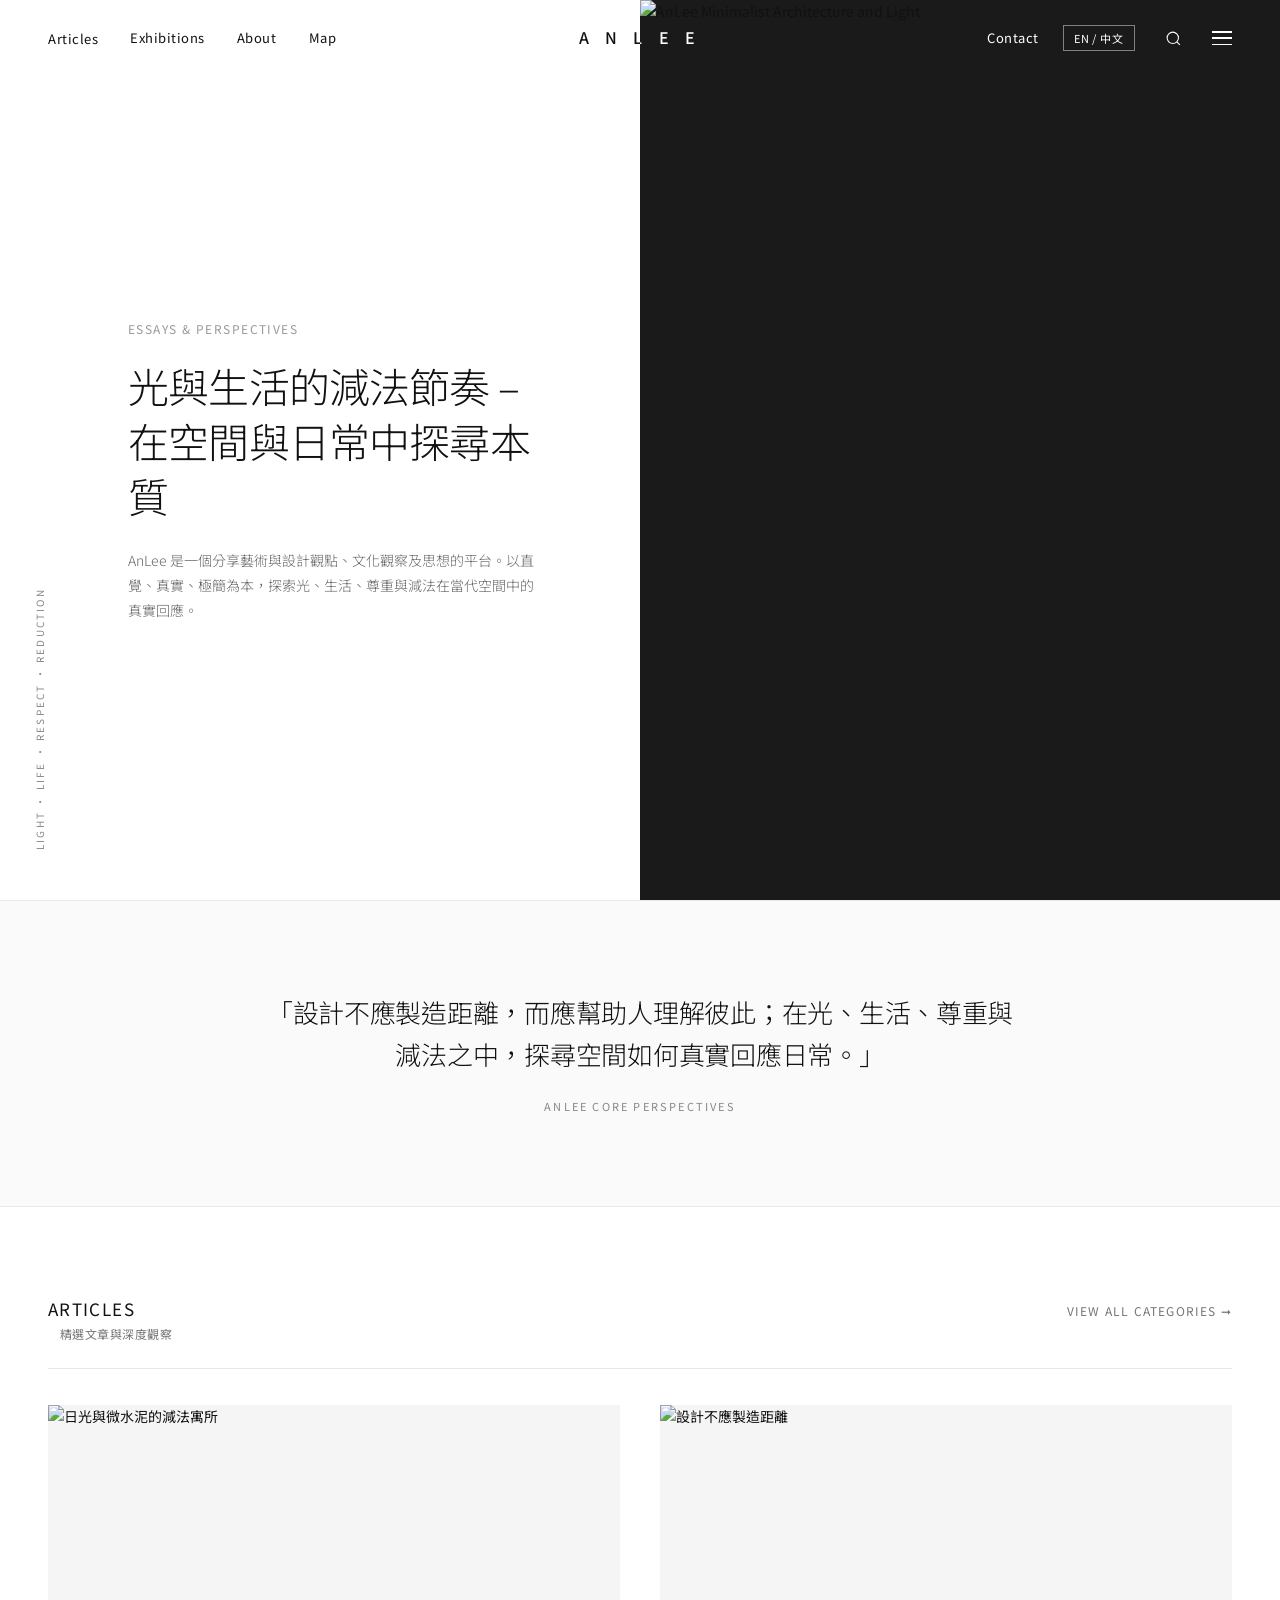
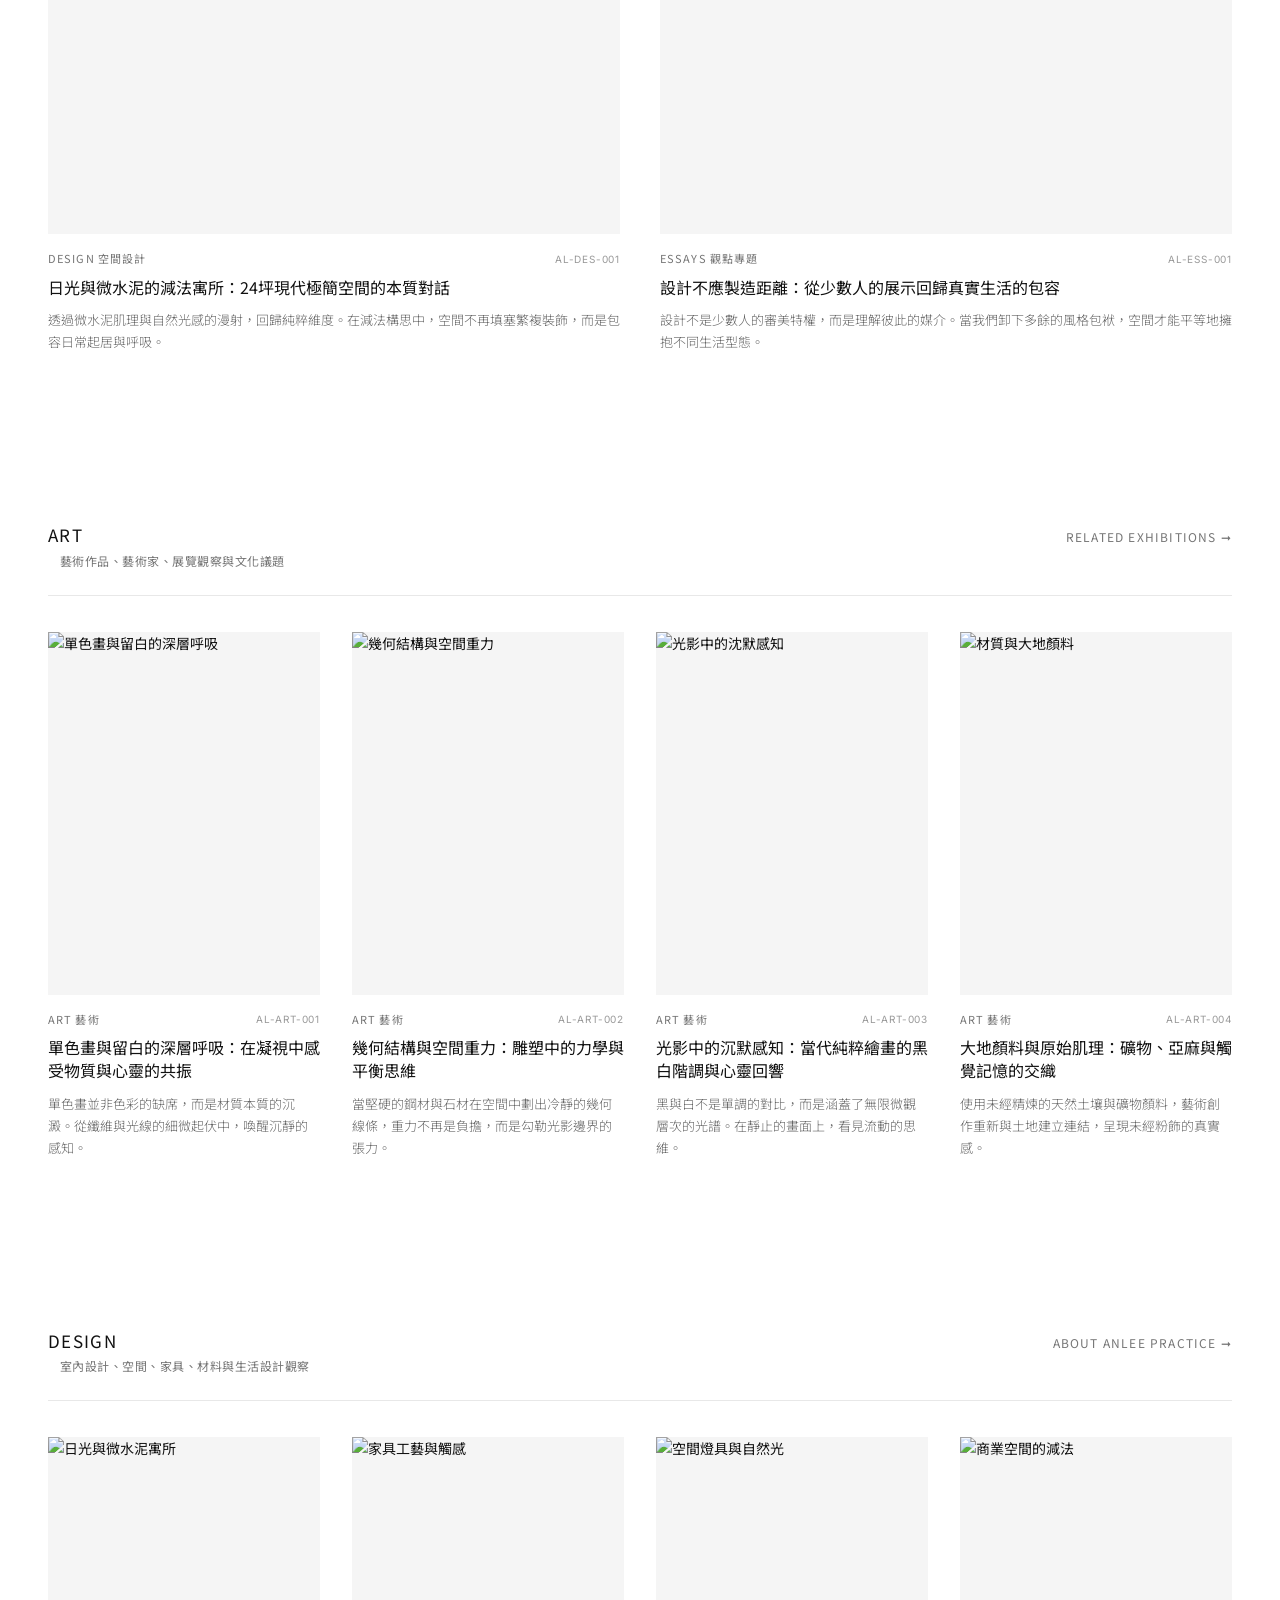
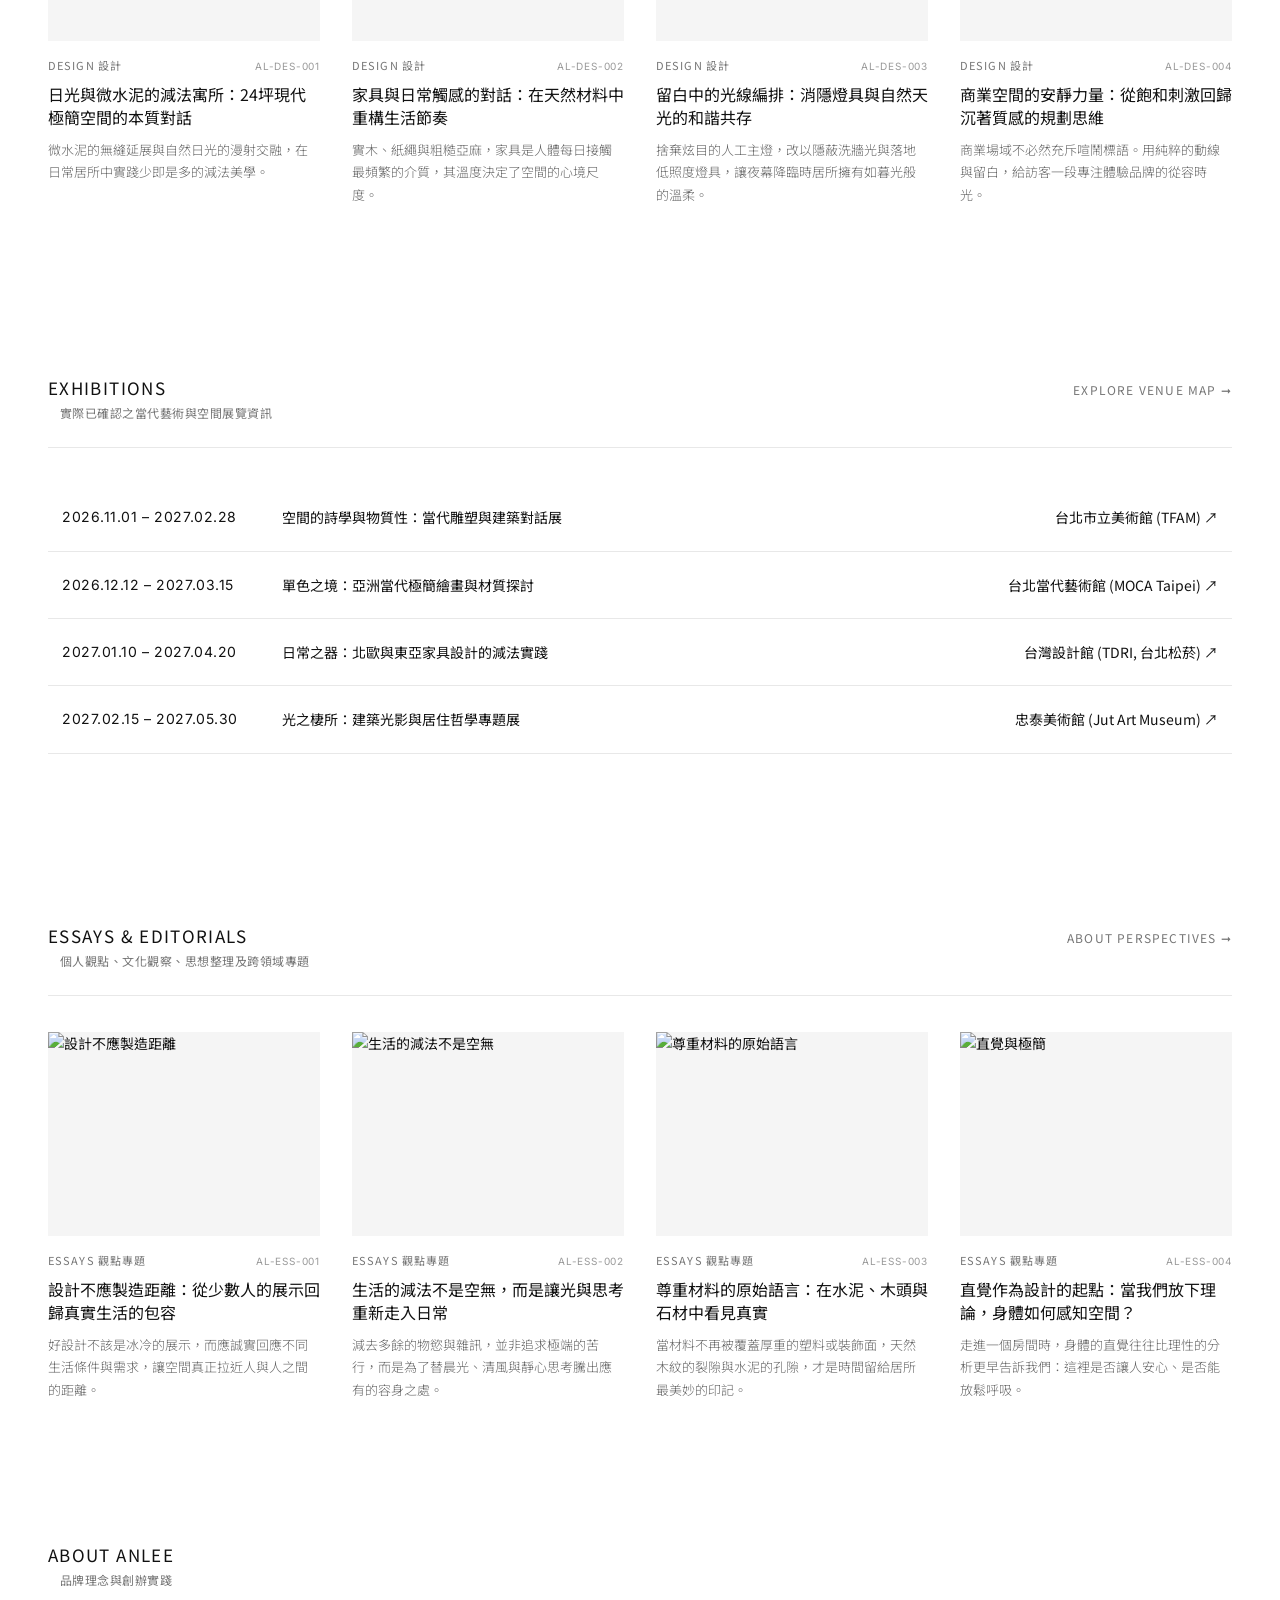
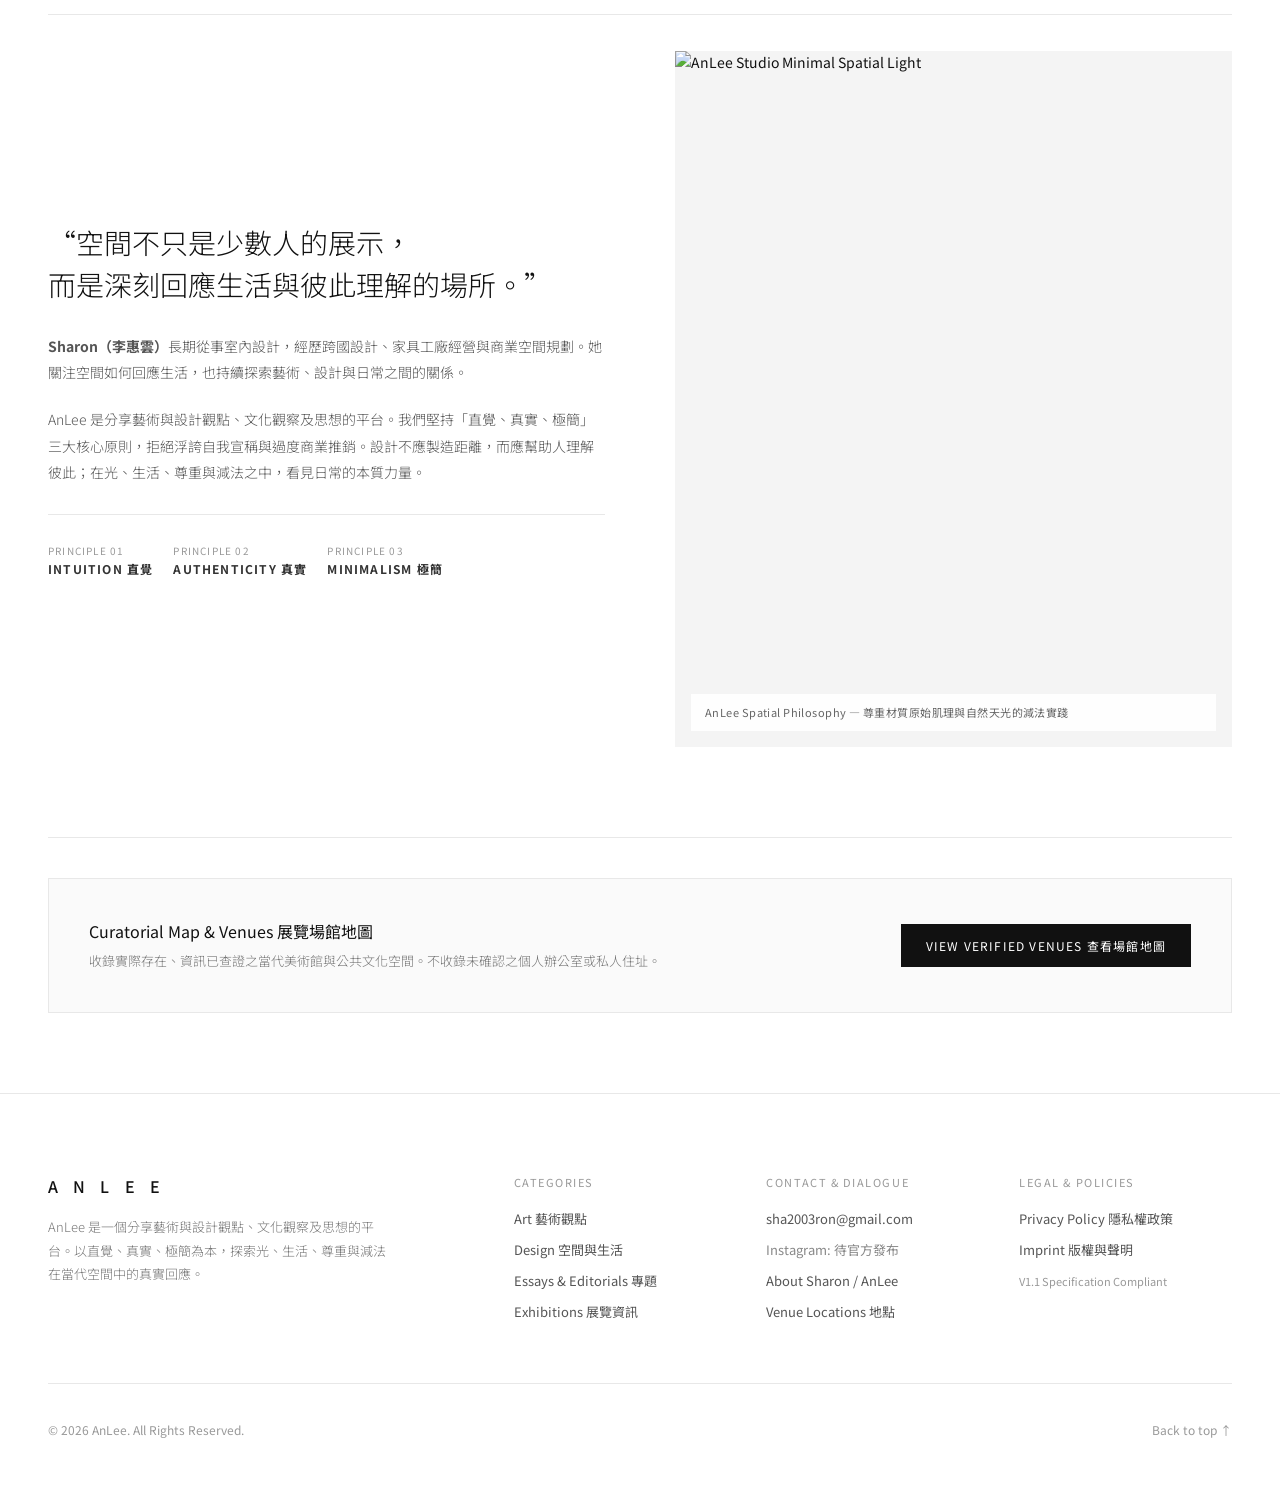
==== commit e3a6263c: "agent: update reviewed static site" ====
--- a/index.html
+++ b/index.html
@@ -1,22 +1,23 @@
 <!DOCTYPE html>
-<html lang="en">
+<html lang="zh-Hant-TW">
 <head>
   <meta charset="UTF-8">
   <meta name="viewport" content="width=device-width, initial-scale=1.0">
-  <title>AESENCE — Art & Design Publication for Minimalist Aesthetics</title>
-  <meta name="description" content="AESENCE is an independent curatorial publication dedicated to minimalist art, architecture, and contemporary design.">
+  <title>AnLee — Art & Design Perspectives</title>
+  <meta name="description" content="AnLee 是分享藝術與設計觀點、文化觀察及思想的平台。核心原則：直覺、真實、極簡。關注光、生活、尊重與減法。">
   <link rel="preconnect" href="https://fonts.googleapis.com">
   <link rel="preconnect" href="https://fonts.gstatic.com" crossorigin>
-  <link href="https://fonts.googleapis.com/css2?family=Inter:wght@300;400;500;600&display=swap" rel="stylesheet">
+  <link href="https://fonts.googleapis.com/css2?family=Inter:wght@300;400;500;600&family=Noto+Sans+TC:wght@300;400;500&display=swap" rel="stylesheet">
   <style>
     :root {
       --bg: #ffffff;
       --text-black: #111111;
       --text-white: #ffffff;
-      --text-muted: #888888;
-      --text-light-muted: #aaaaaa;
-      --border-hairline: #ebebeb;
-      --font-main: 'Inter', -apple-system, BlinkMacSystemFont, "Segoe UI", Roboto, Helvetica, Arial, sans-serif;
+      --text-muted: #767676;
+      --text-light-muted: #9e9e9e;
+      --border-hairline: #e8e8e8;
+      --font-en: 'Inter', -apple-system, BlinkMacSystemFont, "Segoe UI", Roboto, sans-serif;
+      --font-tc: 'Noto Sans TC', 'Inter', -apple-system, BlinkMacSystemFont, "PingFang TC", "Microsoft JhengHei", sans-serif;
       --transition: all 0.25s cubic-bezier(0.16, 1, 0.3, 1);
     }
 
@@ -33,12 +34,16 @@
     }
 
     body {
-      font-family: var(--font-main);
+      font-family: var(--font-tc);
       background-color: var(--bg);
       color: var(--text-black);
-      line-height: 1.5;
+      line-height: 1.6;
       font-size: 14px;
       overflow-x: hidden;
+    }
+
+    body.lang-en {
+      font-family: var(--font-en);
     }
 
     a {
@@ -55,118 +60,7 @@
     }
 
     /* =========================================================
-       SPLIT-SCREEN HERO SECTION (100% Identical to Aesence)
-       ========================================================= */
-    .hero-split {
-      position: relative;
-      width: 100vw;
-      height: 100vh;
-      min-height: 640px;
-      display: flex;
-      background: #fff;
-      overflow: hidden;
-    }
-
-    /* Left Half: 50% Width Pure White Negative Space */
-    .hero-left {
-      width: 50%;
-      height: 100%;
-      background-color: #ffffff;
-      position: relative;
-      display: flex;
-      flex-direction: column;
-      justify-content: center;
-      padding: 0 8vw 0 10vw;
-      z-index: 2;
-    }
-
-    /* Right Half: 50% Width Fullbleed Hero Photography */
-    .hero-right {
-      width: 50%;
-      height: 100%;
-      position: relative;
-      overflow: hidden;
-      background-color: #1a1a1a;
-      z-index: 1;
-      cursor: pointer;
-    }
-
-    .hero-right img {
-      width: 100%;
-      height: 100%;
-      object-fit: cover;
-      object-position: center bottom;
-      display: block;
-      transition: transform 1.2s cubic-bezier(0.16, 1, 0.3, 1);
-    }
-
-    .hero-right:hover img {
-      transform: scale(1.02);
-    }
-
-    /* Hero Left Content */
-    .hero-content {
-      transform: translateY(24px);
-    }
-
-    .hero-category {
-      font-size: 13px;
-      font-weight: 400;
-      color: #999999;
-      letter-spacing: 0.04em;
-      margin-bottom: 22px;
-      display: inline-block;
-      cursor: pointer;
-    }
-
-    .hero-category:hover {
-      color: var(--text-black);
-    }
-
-    .hero-title {
-      font-size: clamp(30px, 3.2vw, 44px);
-      font-weight: 400;
-      line-height: 1.25;
-      letter-spacing: -0.02em;
-      color: var(--text-black);
-      cursor: pointer;
-      max-width: 540px;
-      transition: color 0.2s ease;
-    }
-
-    .hero-title:hover {
-      color: #555555;
-    }
-
-    /* Vertical Side Bar (PINTEREST / INSTAGRAM on bottom-left) */
-    .vertical-sidebar {
-      position: absolute;
-      bottom: 50px;
-      left: 44px;
-      display: flex;
-      align-items: center;
-      gap: 36px;
-      z-index: 10;
-      transform-origin: 0 100%;
-      transform: rotate(-90deg);
-    }
-
-    .vertical-link {
-      font-size: 11px;
-      letter-spacing: 0.18em;
-      text-transform: uppercase;
-      font-weight: 400;
-      color: #888888;
-      transition: var(--transition);
-      white-space: nowrap;
-    }
-
-    .vertical-link:hover {
-      color: #000000;
-    }
-
-    /* =========================================================
-       MASTHEAD NAVIGATION (Spans directly across the 50/50 line)
+       MASTHEAD NAVIGATION (50/50 Split Straddling)
        ========================================================= */
     .masthead {
       position: absolute;
@@ -178,7 +72,7 @@
       display: flex;
       align-items: center;
       justify-content: space-between;
-      padding: 0 44px;
+      padding: 0 48px;
       pointer-events: none;
     }
 
@@ -186,21 +80,21 @@
       pointer-events: auto;
     }
 
-    /* Left Nav on Left White Half */
+    /* Left Nav Group (Over White Half) */
     .nav-left-group {
       display: flex;
       align-items: center;
       gap: 32px;
-      width: calc(50% - 120px);
+      width: calc(50% - 110px);
     }
 
     .nav-item-link {
       font-size: 13px;
       font-weight: 400;
-      letter-spacing: 0.02em;
+      letter-spacing: 0.04em;
       color: var(--text-black);
       position: relative;
-      padding: 6px 0;
+      padding: 8px 0;
     }
 
     .nav-item-link:hover {
@@ -218,13 +112,15 @@
       left: 0;
       background: #ffffff;
       padding: 12px 0;
-      min-width: 140px;
+      min-width: 170px;
       box-shadow: 0 10px 24px rgba(0,0,0,0.06);
+      border: 1px solid var(--border-hairline);
       opacity: 0;
       visibility: hidden;
       transform: translateY(6px);
-      transition: all 0.2s ease;
+      transition: var(--transition);
       list-style: none;
+      z-index: 100;
     }
 
     .dropdown-container:hover .dropdown-menu {
@@ -235,29 +131,29 @@
 
     .dropdown-menu a {
       display: block;
-      padding: 6px 20px;
+      padding: 8px 20px;
       font-size: 12px;
-      color: #444;
+      letter-spacing: 0.02em;
+      color: #333333;
     }
 
     .dropdown-menu a:hover {
-      color: #000;
-      background: #f9f9f9;
-    }
-
-    /* Center Brand Logo (Exactly on the 50% split boundary) */
+      color: #000000;
+      background: #f7f7f7;
+    }
+
+    /* Central Brand Logo: Straddles the 50% boundary */
     .nav-center-logo {
       position: absolute;
       left: 50%;
       top: 50%;
       transform: translate(-50%, -50%);
-      font-size: 15px;
+      font-size: 16px;
       font-weight: 500;
-      letter-spacing: 0.42em;
+      letter-spacing: 0.38em;
       text-transform: uppercase;
       white-space: nowrap;
       text-decoration: none;
-      /* Dual-tone gradient: Left is Black (#111), Right is White (#fff) */
       background: linear-gradient(to right, #111111 50%, #ffffff 50%);
       -webkit-background-clip: text;
       -webkit-text-fill-color: transparent;
@@ -265,27 +161,47 @@
       z-index: 60;
     }
 
-    /* Right Nav on Right Dark Image */
+    /* Right Nav Group (Over Dark Photography Half) */
     .nav-right-group {
       display: flex;
       align-items: center;
       justify-content: flex-end;
-      gap: 28px;
-      width: calc(50% - 120px);
+      gap: 24px;
+      width: calc(50% - 110px);
     }
 
     .nav-right-link {
       font-size: 13px;
       font-weight: 400;
-      letter-spacing: 0.02em;
+      letter-spacing: 0.04em;
       color: var(--text-white);
       display: inline-flex;
       align-items: center;
-      gap: 8px;
+      gap: 6px;
     }
 
     .nav-right-link:hover {
-      opacity: 0.7;
+      opacity: 0.75;
+    }
+
+    /* Language Switcher */
+    .lang-switcher {
+      font-size: 11px;
+      letter-spacing: 0.08em;
+      text-transform: uppercase;
+      padding: 4px 10px;
+      border: 1px solid rgba(255, 255, 255, 0.45);
+      color: #ffffff;
+      border-radius: 0;
+      cursor: pointer;
+      transition: var(--transition);
+      background: transparent;
+    }
+
+    .lang-switcher:hover {
+      background: #ffffff;
+      color: #111111;
+      border-color: #ffffff;
     }
 
     .nav-icon-btn {
@@ -295,11 +211,11 @@
       align-items: center;
       justify-content: center;
       transition: var(--transition);
-      padding: 4px;
+      padding: 6px;
     }
 
     .nav-icon-btn:hover {
-      opacity: 0.7;
+      opacity: 0.75;
     }
 
     .nav-icon-btn svg {
@@ -327,47 +243,11 @@
       transition: var(--transition);
     }
 
-    /* Edition Switch Badge (Subtle Pill) */
-    .edition-switch {
-      font-size: 11px;
-      letter-spacing: 0.08em;
-      text-transform: uppercase;
-      padding: 3px 8px;
-      border: 1px solid rgba(255, 255, 255, 0.4);
-      color: #fff;
-      border-radius: 2px;
-      cursor: pointer;
-      transition: var(--transition);
-    }
-
-    .edition-switch:hover {
-      background: #fff;
-      color: #000;
-      border-color: #fff;
-    }
-
-    /* Responsive Adjustments for Mobile / Tablet */
+    /* Responsive Masthead */
     @media (max-width: 960px) {
-      .hero-split {
-        flex-direction: column-reverse;
-        height: auto;
-        min-height: 100vh;
-      }
-      .hero-left {
-        width: 100%;
-        height: auto;
-        padding: 60px 24px 80px;
-      }
-      .hero-right {
-        width: 100%;
-        height: 60vh;
-      }
-      .vertical-sidebar {
-        display: none;
-      }
       .masthead {
         padding: 0 20px;
-        background: rgba(255, 255, 255, 0.95);
+        background: rgba(255, 255, 255, 0.98);
         border-bottom: 1px solid var(--border-hairline);
         position: sticky;
       }
@@ -381,16 +261,23 @@
         -webkit-text-fill-color: var(--text-black);
         color: var(--text-black);
       }
-      .nav-right-group .nav-right-link, .nav-right-group .edition-switch {
-        display: none;
-      }
       .nav-right-group {
         width: auto;
         gap: 16px;
       }
+      .nav-right-group .nav-right-link {
+        display: none;
+      }
+      .lang-switcher {
+        border-color: #111111;
+        color: #111111;
+      }
+      .lang-switcher:hover {
+        background: #111111;
+        color: #ffffff;
+      }
       .nav-icon-btn {
         color: var(--text-black) !important;
-        background: transparent !important;
       }
       .nav-icon-btn svg {
         stroke: var(--text-black) !important;
@@ -400,11 +287,185 @@
       }
     }
 
-    /* Container for following sections */
+    /* =========================================================
+       SPLIT-SCREEN HERO SECTION (100vh 左右半剖對標)
+       ========================================================= */
+    .hero-split {
+      position: relative;
+      width: 100vw;
+      height: 100vh;
+      min-height: 640px;
+      display: flex;
+      background: #ffffff;
+      overflow: hidden;
+    }
+
+    /* Left Half: 50% 留白空間與純粹字體 */
+    .hero-left {
+      width: 50%;
+      height: 100%;
+      background-color: #ffffff;
+      position: relative;
+      display: flex;
+      flex-direction: column;
+      justify-content: center;
+      padding: 0 8vw 0 10vw;
+      z-index: 2;
+    }
+
+    /* Vertical Sidebar (Left Bottom: 品牌核心詞) */
+    .vertical-sidebar {
+      position: absolute;
+      bottom: 50px;
+      left: 48px;
+      display: flex;
+      align-items: center;
+      gap: 32px;
+      z-index: 10;
+      transform-origin: 0 100%;
+      transform: rotate(-90deg);
+    }
+
+    .vertical-link {
+      font-size: 10px;
+      letter-spacing: 0.22em;
+      text-transform: uppercase;
+      font-weight: 400;
+      color: #888888;
+      white-space: nowrap;
+    }
+
+    .hero-content {
+      transform: translateY(20px);
+    }
+
+    .hero-category {
+      font-size: 12px;
+      font-weight: 400;
+      color: #999999;
+      letter-spacing: 0.12em;
+      text-transform: uppercase;
+      margin-bottom: 20px;
+      display: inline-block;
+      cursor: pointer;
+    }
+
+    .hero-category:hover {
+      color: var(--text-black);
+    }
+
+    .hero-title {
+      font-size: clamp(28px, 3.2vw, 42px);
+      font-weight: 300;
+      line-height: 1.35;
+      letter-spacing: -0.02em;
+      color: var(--text-black);
+      cursor: pointer;
+      max-width: 540px;
+      transition: color 0.2s ease;
+    }
+
+    .hero-title:hover {
+      color: #555555;
+    }
+
+    .hero-desc {
+      margin-top: 24px;
+      font-size: 14px;
+      color: #666666;
+      font-weight: 300;
+      line-height: 1.8;
+      max-width: 480px;
+    }
+
+    /* Right Half: 50% 滿版攝影 */
+    .hero-right {
+      width: 50%;
+      height: 100%;
+      position: relative;
+      overflow: hidden;
+      background-color: #1a1a1a;
+      z-index: 1;
+      cursor: pointer;
+    }
+
+    .hero-right img {
+      width: 100%;
+      height: 100%;
+      object-fit: cover;
+      object-position: center center;
+      display: block;
+      transition: transform 1.2s cubic-bezier(0.16, 1, 0.3, 1);
+    }
+
+    .hero-right:hover img {
+      transform: scale(1.02);
+    }
+
+    @media (max-width: 960px) {
+      .hero-split {
+        flex-direction: column-reverse;
+        height: auto;
+        min-height: 100vh;
+      }
+      .hero-left {
+        width: 100%;
+        height: auto;
+        padding: 60px 24px 80px;
+      }
+      .hero-right {
+        width: 100%;
+        height: 55vh;
+      }
+      .vertical-sidebar {
+        display: none;
+      }
+    }
+
+    /* =========================================================
+       CURATORIAL STATEMENT
+       ========================================================= */
+    .statement-section {
+      padding: 90px 0;
+      text-align: center;
+      border-top: 1px solid var(--border-hairline);
+      border-bottom: 1px solid var(--border-hairline);
+      background: #fafafa;
+    }
+
+    .statement-text {
+      max-width: 820px;
+      margin: 0 auto;
+      font-size: clamp(19px, 2.1vw, 26px);
+      font-weight: 300;
+      line-height: 1.6;
+      letter-spacing: -0.01em;
+      color: #111111;
+      padding: 0 24px;
+    }
+
+    .statement-author {
+      font-size: 11px;
+      letter-spacing: 0.2em;
+      text-transform: uppercase;
+      color: #888888;
+      margin-top: 24px;
+    }
+
+    /* =========================================================
+       MAIN CONTAINER & SECTION STRUCTURE
+       手冊嚴格規範順序：
+       1. Articles (精選文章)
+       2. Art (藝術)
+       3. Design (設計)
+       4. Exhibitions (展覽)
+       5. Essays & Editorials (觀點與專題)
+       6. About AnLee (關於)
+       ========================================================= */
     .main-container {
       max-width: 1360px;
       margin: 0 auto;
-      padding: 0 44px;
+      padding: 0 48px;
     }
 
     @media (max-width: 768px) {
@@ -413,22 +474,29 @@
       }
     }
 
-    /* Section Header */
     .section-head {
       display: flex;
       justify-content: space-between;
       align-items: baseline;
-      padding: 90px 0 28px;
+      padding: 88px 0 24px;
       border-bottom: 1px solid var(--border-hairline);
       margin-bottom: 36px;
     }
 
     .section-title {
-      font-size: 18px;
+      font-size: 17px;
       font-weight: 400;
-      letter-spacing: 0.06em;
+      letter-spacing: 0.08em;
       text-transform: uppercase;
       color: var(--text-black);
+    }
+
+    .section-sub {
+      font-size: 12px;
+      color: var(--text-muted);
+      letter-spacing: 0.04em;
+      margin-left: 12px;
+      text-transform: none;
     }
 
     .section-see-all {
@@ -444,7 +512,7 @@
       border-bottom-color: var(--text-black);
     }
 
-    /* 4-Column Grid (Zero Border-Radius, Clean Layout) */
+    /* 2-Column & 4-Column Grids (Zero border-radius, clean layout) */
     .grid-4 {
       display: grid;
       grid-template-columns: repeat(4, 1fr);
@@ -452,6 +520,13 @@
       margin-bottom: 80px;
     }
 
+    .grid-2 {
+      display: grid;
+      grid-template-columns: repeat(2, 1fr);
+      gap: 40px;
+      margin-bottom: 80px;
+    }
+
     @media (max-width: 1024px) {
       .grid-4 {
         grid-template-columns: repeat(2, 1fr);
@@ -459,13 +534,14 @@
       }
     }
 
-    @media (max-width: 580px) {
-      .grid-4 {
+    @media (max-width: 640px) {
+      .grid-4, .grid-2 {
         grid-template-columns: 1fr;
         gap: 36px;
       }
     }
 
+    /* Editorial Card */
     .card {
       cursor: pointer;
       display: flex;
@@ -474,14 +550,14 @@
 
     .card-img-wrap {
       position: relative;
-      aspect-ratio: 3/4;
+      aspect-ratio: 4/3;
       background: #f5f5f5;
       overflow: hidden;
       margin-bottom: 16px;
     }
 
-    .card-img-wrap.landscape {
-      aspect-ratio: 16/10;
+    .card-img-wrap.portrait {
+      aspect-ratio: 3/4;
     }
 
     .card-img-wrap img {
@@ -496,20 +572,33 @@
       transform: scale(1.03);
     }
 
+    .card-meta-row {
+      display: flex;
+      justify-content: space-between;
+      align-items: center;
+      margin-bottom: 8px;
+    }
+
     .card-tag {
       font-size: 11px;
       letter-spacing: 0.1em;
       text-transform: uppercase;
       color: var(--text-muted);
-      margin-bottom: 8px;
+    }
+
+    .card-id-badge {
+      font-size: 10px;
+      letter-spacing: 0.08em;
+      color: #999999;
+      font-family: var(--font-en);
     }
 
     .card-title {
       font-size: 16px;
       font-weight: 400;
-      line-height: 1.35;
+      line-height: 1.45;
       color: var(--text-black);
-      margin-bottom: 8px;
+      margin-bottom: 10px;
       transition: color 0.2s ease;
     }
 
@@ -520,43 +609,17 @@
     .card-excerpt {
       font-size: 13px;
       color: #666666;
-      line-height: 1.6;
+      line-height: 1.7;
       font-weight: 300;
     }
 
-    /* Curatorial Statement Bar */
-    .statement-section {
-      padding: 100px 0;
-      text-align: center;
-      border-top: 1px solid var(--border-hairline);
-      border-bottom: 1px solid var(--border-hairline);
-      background: #fafafa;
-      margin-bottom: 80px;
-    }
-
-    .statement-text {
-      max-width: 820px;
-      margin: 0 auto;
-      font-size: clamp(20px, 2.2vw, 28px);
-      font-weight: 300;
-      line-height: 1.5;
-      letter-spacing: -0.01em;
-      color: #111;
-    }
-
-    .statement-author {
-      font-size: 11px;
-      letter-spacing: 0.18em;
-      text-transform: uppercase;
-      color: #888;
-      margin-top: 24px;
-    }
-
-    /* Exhibitions Table */
+    /* =========================================================
+       EXHIBITIONS TABLE (Real Venues, Verifiable Dates)
+       ========================================================= */
     .exhibitions-table {
       width: 100%;
       border-collapse: collapse;
-      margin-bottom: 90px;
+      margin-bottom: 80px;
     }
 
     .exhibitions-table tr {
@@ -570,9 +633,10 @@
     }
 
     .exhibitions-table td {
-      padding: 22px 12px;
+      padding: 22px 14px;
       font-size: 14px;
       color: var(--text-black);
+      vertical-align: middle;
     }
 
     .ex-date {
@@ -580,16 +644,18 @@
       font-size: 13px;
       color: var(--text-muted);
       letter-spacing: 0.04em;
+      font-family: var(--font-en);
     }
 
     .ex-title {
       font-weight: 400;
-      font-size: 16px;
+      font-size: 15px;
     }
 
     .ex-location {
-      color: #666;
+      color: #666666;
       text-align: right;
+      font-size: 13px;
     }
 
     @media (max-width: 768px) {
@@ -607,78 +673,149 @@
       }
     }
 
-    /* Newsletter */
-    .newsletter-wrap {
-      padding: 90px 0;
-      border-top: 1px solid var(--border-hairline);
+    /* =========================================================
+       ABOUT ANLEE SECTION (No Personal Photo of Sharon, Clean Bio)
+       ========================================================= */
+    .about-wrap {
+      padding: 40px 0 90px;
       border-bottom: 1px solid var(--border-hairline);
-      margin-bottom: 80px;
-    }
-
-    .newsletter-grid {
+      margin-bottom: 40px;
+    }
+
+    .about-grid {
       display: grid;
       grid-template-columns: 1fr 1fr;
-      gap: 60px;
+      gap: 70px;
       align-items: center;
     }
 
-    @media (max-width: 768px) {
-      .newsletter-grid {
+    @media (max-width: 860px) {
+      .about-grid {
         grid-template-columns: 1fr;
-        gap: 30px;
-      }
-    }
-
-    .newsletter-heading {
-      font-size: 26px;
+        gap: 40px;
+      }
+    }
+
+    .about-quote {
+      font-size: clamp(20px, 2.2vw, 28px);
+      font-weight: 300;
+      line-height: 1.5;
+      color: #111111;
+      margin-bottom: 28px;
+    }
+
+    .about-bio-body {
+      font-size: 14px;
+      line-height: 1.9;
+      color: #555555;
+      font-weight: 300;
+      margin-bottom: 20px;
+    }
+
+    .about-pillars {
+      display: flex;
+      gap: 20px;
+      margin-top: 28px;
+      padding-top: 24px;
+      border-top: 1px solid var(--border-hairline);
+    }
+
+    .pillar-item {
+      font-size: 12px;
+      letter-spacing: 0.1em;
+      text-transform: uppercase;
+      color: #333333;
+    }
+
+    .pillar-item span {
+      display: block;
+      color: #999999;
+      font-size: 10px;
+      margin-top: 4px;
+    }
+
+    .about-image-side {
+      position: relative;
+      aspect-ratio: 4/5;
+      background: #f4f4f4;
+      overflow: hidden;
+    }
+
+    .about-image-side img {
+      width: 100%;
+      height: 100%;
+      object-fit: cover;
+    }
+
+    .about-image-caption {
+      position: absolute;
+      bottom: 16px;
+      left: 16px;
+      right: 16px;
+      background: rgba(255, 255, 255, 0.9);
+      padding: 10px 14px;
+      font-size: 11px;
+      color: #666666;
+      letter-spacing: 0.04em;
+    }
+
+    /* =========================================================
+       MAP MODAL & VENUE SECTION
+       ========================================================= */
+    .map-preview-bar {
+      padding: 40px;
+      background: #fafafa;
+      border: 1px solid var(--border-hairline);
+      display: flex;
+      justify-content: space-between;
+      align-items: center;
+      margin-bottom: 80px;
+    }
+
+    @media (max-width: 640px) {
+      .map-preview-bar {
+        flex-direction: column;
+        align-items: flex-start;
+        gap: 20px;
+        padding: 24px;
+      }
+    }
+
+    .map-preview-title {
+      font-size: 16px;
       font-weight: 400;
-      letter-spacing: -0.01em;
-      margin-bottom: 12px;
-    }
-
-    .newsletter-desc {
-      font-size: 14px;
-      color: var(--text-muted);
+      margin-bottom: 6px;
+    }
+
+    .map-preview-desc {
+      font-size: 13px;
+      color: #777777;
       font-weight: 300;
-      line-height: 1.7;
-    }
-
-    .newsletter-form {
-      display: flex;
-      gap: 0;
-    }
-
-    .newsletter-input {
-      flex: 1;
-      padding: 14px 18px;
-      font-size: 13px;
-      font-family: inherit;
-      border: 1px solid #111;
-      outline: none;
-      border-radius: 0;
-    }
-
-    .newsletter-submit {
-      padding: 14px 28px;
-      background: #111;
-      color: #fff;
+    }
+
+    .map-btn {
+      padding: 12px 24px;
+      background: #111111;
+      color: #ffffff;
       font-size: 12px;
-      letter-spacing: 0.12em;
+      letter-spacing: 0.1em;
       text-transform: uppercase;
-      font-weight: 400;
-      border: 1px solid #111;
-      border-radius: 0;
+      border: 1px solid #111111;
       transition: var(--transition);
-    }
-
-    .newsletter-submit:hover {
-      background: #333;
-    }
-
-    /* Footer */
+      cursor: pointer;
+    }
+
+    .map-btn:hover {
+      background: #333333;
+    }
+
+    /* =========================================================
+       SITE FOOTER (Contact, Privacy, Imprint)
+       ========================================================= */
     footer.site-footer {
       padding: 80px 0 60px;
-      background: #fff;
+      background: #ffffff;
+      border-top: 1px solid var(--border-hairline);
       font-size: 13px;
     }
 
@@ -711,7 +848,7 @@
     }
 
     .footer-bio {
-      color: #777;
+      color: #777777;
       line-height: 1.8;
       max-width: 340px;
       font-weight: 300;
@@ -721,7 +858,7 @@
       font-size: 11px;
       letter-spacing: 0.14em;
       text-transform: uppercase;
-      color: #999;
+      color: #999999;
       margin-bottom: 18px;
     }
 
@@ -733,11 +870,11 @@
     }
 
     .footer-list a {
-      color: #555;
+      color: #555555;
     }
 
     .footer-list a:hover {
-      color: #000;
+      color: #000000;
     }
 
     .footer-bottom {
@@ -745,11 +882,13 @@
       justify-content: space-between;
       align-items: center;
       padding-top: 36px;
-      color: #999;
+      color: #999999;
       font-size: 12px;
     }
 
-    /* Modal Reader */
+    /* =========================================================
+       READER MODAL
+       ========================================================= */
     .modal-overlay {
       position: fixed;
       inset: 0;
@@ -767,14 +906,14 @@
     }
 
     .modal-box {
-      background: #fff;
-      max-width: 860px;
+      background: #ffffff;
+      max-width: 840px;
       width: 100%;
       max-height: 88vh;
       overflow-y: auto;
       position: relative;
       padding: 56px;
-      box-shadow: 0 30px 60px rgba(0,0,0,0.2);
+      box-shadow: 0 30px 60px rgba(0,0,0,0.18);
     }
 
     @media (max-width: 640px) {
@@ -789,33 +928,33 @@
       right: 24px;
       font-size: 26px;
       line-height: 1;
-      color: #999;
+      color: #999999;
       cursor: pointer;
     }
 
     .modal-close-btn:hover {
-      color: #111;
+      color: #111111;
     }
 
     .modal-meta-tag {
       font-size: 11px;
       letter-spacing: 0.16em;
       text-transform: uppercase;
-      color: #888;
+      color: #888888;
       margin-bottom: 14px;
     }
 
     .modal-header-title {
-      font-size: clamp(24px, 3vw, 34px);
+      font-size: clamp(22px, 2.8vw, 32px);
       font-weight: 400;
-      line-height: 1.25;
+      line-height: 1.3;
       margin-bottom: 24px;
-      color: #111;
+      color: #111111;
     }
 
     .modal-hero-img {
       width: 100%;
-      max-height: 520px;
+      max-height: 480px;
       object-fit: cover;
       margin-bottom: 28px;
       background: #f5f5f5;
@@ -823,9 +962,13 @@
 
     .modal-article-text {
       font-size: 15px;
-      color: #333;
-      line-height: 1.9;
+      color: #333333;
+      line-height: 1.95;
       font-weight: 300;
+    }
+
+    .modal-article-text p {
+      margin-bottom: 16px;
     }
 
     /* Mobile Drawer */
@@ -834,9 +977,9 @@
       top: 0;
       right: -100%;
       width: 100%;
-      max-width: 380px;
+      max-width: 360px;
       height: 100vh;
-      background: #fff;
+      background: #ffffff;
       z-index: 1010;
       box-shadow: -10px 0 30px rgba(0,0,0,0.1);
       transition: right 0.4s cubic-bezier(0.16, 1, 0.3, 1);
@@ -862,13 +1005,13 @@
       list-style: none;
       display: flex;
       flex-direction: column;
-      gap: 24px;
+      gap: 22px;
     }
 
     .drawer-nav-list a {
-      font-size: 18px;
+      font-size: 17px;
       font-weight: 300;
-      color: #111;
+      color: #111111;
     }
 
     /* Search Modal */
@@ -898,7 +1041,7 @@
     .search-bar {
       display: flex;
       align-items: center;
-      border-bottom: 2px solid #111;
+      border-bottom: 2px solid #111111;
       padding-bottom: 14px;
       margin-bottom: 36px;
     }
@@ -907,10 +1050,10 @@
       flex: 1;
       border: none;
       outline: none;
-      font-size: 24px;
+      font-size: 22px;
       font-family: inherit;
       background: transparent;
-      color: #111;
+      color: #111111;
     }
 
     .search-list {
@@ -926,39 +1069,36 @@
     }
 
     .search-item:hover h4 {
-      color: #666;
+      color: #666666;
     }
   </style>
 </head>
-<body>
+<body class="lang-tc">
 
   <!-- Masthead Navigation: Spans across the 50/50 dividing line -->
   <header class="masthead">
-    <!-- Left Navigation on Left White Half -->
+    <!-- Left Navigation on Left White Half (Strictly: Articles, Exhibitions, About) -->
     <nav class="nav-left-group">
       <div class="dropdown-container">
-        <a href="#articles" class="nav-item-link">Articles</a>
+        <a href="#articles" class="nav-item-link" data-i18n="nav_articles">Articles</a>
         <ul class="dropdown-menu">
-          <li><a href="#art">Art</a></li>
-          <li><a href="#design">Design</a></li>
-          <li><a href="#interviews">Interviews</a></li>
-          <li><a href="#essays">Essays</a></li>
+          <li><a href="#art" data-i18n="nav_art">Art 藝術</a></li>
+          <li><a href="#design" data-i18n="nav_design">Design 設計</a></li>
+          <li><a href="#essays" data-i18n="nav_essays">Essays & Editorials 觀點與專題</a></li>
         </ul>
       </div>
-      <a href="#exhibitions" class="nav-item-link">Exhibitions</a>
-      <a href="#about" class="nav-item-link">About</a>
+      <a href="#exhibitions" class="nav-item-link" data-i18n="nav_exhibitions">Exhibitions</a>
+      <a href="#about" class="nav-item-link" data-i18n="nav_about">About</a>
+      <a href="#map-section" class="nav-item-link" data-i18n="nav_map">Map</a>
     </nav>
 
-    <!-- Center Brand Logo: Perfectly Straddles the 50% Divider -->
-    <a href="#" class="nav-center-logo" id="brandLogo">A E S E N C E</a>
+    <!-- Center Brand Logo: Straddles the 50% Divider -->
+    <a href="#" class="nav-center-logo" id="brandLogo">A N L E E</a>
 
     <!-- Right Navigation on Right Dark Photography Half -->
     <nav class="nav-right-group">
-      <a href="#map" class="nav-right-link" onclick="alert('Aesence Curatorial Map: Tokyo, Berlin, Copenhagen, Seoul, Paris.'); return false;">Map</a>
-      <a href="#subscribe" class="nav-right-link">
-        <svg width="15" height="15" viewBox="0 0 24 24" fill="none" stroke="currentColor" stroke-width="1.8" style="vertical-align:middle; margin-right:4px;"><path d="M4 4h16c1.1 0 2 .9 2 2v12c0 1.1-.9 2-2 2H4c-1.1 0-2-.9-2-2V6c0-1.1.9-2 2-2z"></path><polyline points="22,6 12,13 2,6"></polyline></svg>
-        Subscribe
-      </a>
+      <a href="#contact" class="nav-right-link" data-i18n="nav_contact">Contact</a>
+      <button class="lang-switcher" id="langSwitchBtn" onclick="toggleLanguage()">EN / 中文</button>
       <button class="nav-icon-btn" onclick="openSearchModal()" aria-label="Search">
         <svg viewBox="0 0 24 24"><circle cx="11" cy="11" r="8"></circle><line x1="21" y1="21" x2="16.65" y2="16.65"></line></svg>
       </button>
@@ -967,346 +1107,487 @@
         <span></span>
         <span></span>
       </div>
-      <button class="edition-switch" id="editionSwitchBtn" onclick="toggleEdition()">ANLEE</button>
     </nav>
   </header>
 
-  <!-- Split Screen Hero (100% Identical to Telegram Screenshot) -->
+  <!-- Split Screen Hero (100vh 對標 Aesence 50/50 佈局) -->
   <section class="hero-split">
-    <!-- Left Half: Negative Space & Typographic Focus -->
+    <!-- Left Half: 大面積純白負空間與策展標題 -->
     <div class="hero-left">
-      <!-- Vertical Sidebar for Pinterest & Instagram -->
+      <!-- Vertical Sidebar for Brand Keywords: Light, Life, Respect, Reduction -->
       <div class="vertical-sidebar">
-        <a href="https://pinterest.com/aesencecom" target="_blank" class="vertical-link">PINTEREST</a>
-        <a href="https://instagram.com/aesence" target="_blank" class="vertical-link">INSTAGRAM</a>
+        <span class="vertical-link">LIGHT · LIFE · RESPECT · REDUCTION</span>
       </div>
 
       <div class="hero-content">
-        <span class="hero-category" id="heroCategory" onclick="openArticleModal('the-art-of-less')">News</span>
-        <h1 class="hero-title" id="heroTitle" onclick="openArticleModal('the-art-of-less')">
-          The Art Of Less –<br>An Exploration Of Essence
+        <span class="hero-category" id="heroCategory" onclick="openArticleModal('art-001')" data-i18n="hero_category">Essays & Perspectives</span>
+        <h1 class="hero-title" id="heroTitle" onclick="openArticleModal('art-001')" data-i18n="hero_title">
+          光與生活的減法節奏 –<br>在空間與日常中探尋本質
         </h1>
+        <p class="hero-desc" id="heroDesc" data-i18n="hero_desc">
+          AnLee 是一個分享藝術與設計觀點、文化觀察及思想的平台。以直覺、真實、極簡為本，探索光、生活、尊重與減法在當代空間中的真實回應。
+        </p>
       </div>
     </div>
 
-    <!-- Right Half: Fullbleed Atmospheric Photography with The Art of Less Book -->
-    <div class="hero-right" onclick="openArticleModal('the-art-of-less')">
-      <img src="https://www.aesence.com/wp-content/uploads/2026/08/theartofless01-1481x1841.jpg" alt="The Art Of Less – An Exploration Of Essence" id="heroImage">
+    <!-- Right Half: 滿版光影與極簡建築攝影 -->
+    <div class="hero-right" onclick="openArticleModal('art-001')">
+      <img src="https://images.unsplash.com/photo-1600585154340-be6161a56a0c?auto=format&fit=crop&w=1600&q=80" alt="AnLee Minimalist Architecture and Light" id="heroImage">
     </div>
   </section>
 
   <!-- Curatorial Statement -->
   <section class="statement-section">
     <div class="main-container">
-      <p class="statement-text">
-        “Simplicity is not the lack of clutter, that’s a consequence of simplicity. Simplicity is somehow essentially describing the purpose and place of an object and space.”
+      <p class="statement-text" data-i18n="statement_quote">
+        「設計不應製造距離，而應幫助人理解彼此；在光、生活、尊重與減法之中，探尋空間如何真實回應日常。」
       </p>
-      <div class="statement-author">AESENCE AESTHETIC PHILOSOPHY</div>
+      <div class="statement-author" data-i18n="statement_author">ANLEE CORE PERSPECTIVES</div>
     </div>
   </section>
 
-  <!-- Articles & Contemporary Art (Grid 4) -->
-  <main class="main-container" id="articles">
-    <div class="section-head" id="art">
-      <h2 class="section-title">Selected Artworks</h2>
-      <a href="#interviews" class="section-see-all">See all ➞</a>
-    </div>
-
-    <div class="grid-4">
-      <article class="card" onclick="openArticleModal('stephan-siebers')">
-        <div class="card-img-wrap">
-          <img src="https://www.aesence.com/wp-content/uploads/2022/12/stephan-siebers-01-title-770x1013.jpg" alt="Stephan Siebers" loading="lazy">
+  <!-- 主內容區塊：依交接資料 V1.1 順序嚴格排列 -->
+  <!-- 1. Articles (首頁精選文章) -->
+  <!-- 2. Art (藝術) -->
+  <!-- 3. Design (設計) -->
+  <!-- 4. Exhibitions (展覽) -->
+  <!-- 5. Essays & Editorials (觀點與專題) -->
+  <!-- 6. About AnLee (關於) -->
+  <main class="main-container">
+
+    <!-- 01｜Articles 精選文章 (Featured Articles) -->
+    <section id="articles">
+      <div class="section-head">
+        <div>
+          <h2 class="section-title" data-i18n="sec_articles_title">Articles</h2>
+          <span class="section-sub" data-i18n="sec_articles_sub">精選文章與深度觀察</span>
         </div>
-        <div class="card-tag">Art & Sculpture</div>
-        <h3 class="card-title">Stephan Siebers – Exploring the Balance Between Volume and Mass</h3>
-        <p class="card-excerpt">German sculptor Stephan Siebers constructs geometric structures of steel and stone that seemingly defy gravity through absolute precision.</p>
-      </article>
-
-      <article class="card" onclick="openArticleModal('chris-halstrom')">
-        <div class="card-img-wrap">
-          <img src="https://www.aesence.com/wp-content/uploads/2023/04/Chris-Liljenberg-Halstrom-aesence-01-770x963.jpg" alt="Chris Liljenberg Halstrøm" loading="lazy">
-        </div>
-        <div class="card-tag">Design & Textile</div>
-        <h3 class="card-title">Chris Liljenberg Halstrøm – An Ode to Simplicity</h3>
-        <p class="card-excerpt">Danish-Swedish designer explores tactile intimacy through linen, wool, and unadorned surfaces, honoring everyday spatial rituals with Scandinavian restraint.</p>
-      </article>
-
-      <article class="card" onclick="openArticleModal('layered-steel')">
-        <div class="card-img-wrap">
-          <img src="https://www.aesence.com/wp-content/uploads/2023/02/aesence_layered_steel_chair02_02-1-770x1156.jpg" alt="Layered Steel by Hyungshin Hwang" loading="lazy">
-        </div>
-        <div class="card-tag">Object & Metal</div>
-        <h3 class="card-title">Layered Steel by Hyungshin Hwang</h3>
-        <p class="card-excerpt">Seoul-based designer Hyungshin Hwang transforms flat steel plates into monumental functional objects, creating fluid forms from rigid industrial rigidity.</p>
-      </article>
-
-      <article class="card" onclick="openArticleModal('chung-chang-sup')">
-        <div class="card-img-wrap">
-          <img src="https://www.aesence.com/wp-content/uploads/2023/01/chung-chang-sup-meditation-91010-770x666.jpg" alt="Chung Chang-Sup" loading="lazy">
-        </div>
-        <div class="card-tag">Monochrome Painting</div>
-        <h3 class="card-title">Chung Chang-Sup – Honoring Nature Through Monochrome Paintings</h3>
-        <p class="card-excerpt">Pioneering Dansaekhwa master Chung Chang-Sup uses traditional Tak mulberry paper fibers to bridge human consciousness and organic materiality.</p>
-      </article>
-    </div>
-
-    <!-- Exhibitions Section (Identical to Aesence #am-table) -->
-    <div class="section-head" id="exhibitions">
-      <h2 class="section-title">Current & Upcoming Exhibitions</h2>
-      <a href="#about" class="section-see-all">All Venues ➞</a>
-    </div>
-
-    <table class="exhibitions-table">
-      <tbody>
-        <tr onclick="alert('Exhibition Detail: Donald Judd — Specific Furniture & Structures at Galerie Max Hetzler, Berlin.');">
-          <td class="ex-date">Nov 14, 2026 – Jan 23, 2027</td>
-          <td class="ex-title">Donald Judd: Specific Furniture & Structures</td>
-          <td class="ex-location">Galerie Max Hetzler, Berlin ↗</td>
-        </tr>
-        <tr onclick="alert('Exhibition Detail: Dansaekhwa & The Void: Chung Chang-Sup & Lee Ufan at Kukje Gallery, Seoul.');">
-          <td class="ex-date">Dec 02, 2026 – Feb 15, 2027</td>
-          <td class="ex-title">Dansaekhwa & The Void: Chung Chang-Sup & Lee Ufan</td>
-          <td class="ex-location">Kukje Gallery, Seoul ↗</td>
-        </tr>
-        <tr onclick="alert('Exhibition Detail: Jonas Bjerre-Poulsen: Spatial Contemplation at Copenhagen Contemporary.');">
-          <td class="ex-date">Jan 10, 2027 – Mar 30, 2027</td>
-          <td class="ex-title">Jonas Bjerre-Poulsen: Spatial Contemplation & Photography</td>
-          <td class="ex-location">Copenhagen Contemporary ↗</td>
-        </tr>
-        <tr onclick="alert('Exhibition Detail: Formafantasma: Oltre Terra at Musée des Arts Décoratifs, Paris.');">
-          <td class="ex-date">Feb 05, 2027 – May 18, 2027</td>
-          <td class="ex-title">Formafantasma: Material Ethics & Design Ecology</td>
-          <td class="ex-location">Musée des Arts Décoratifs, Paris ↗</td>
-        </tr>
-      </tbody>
-    </table>
-
-    <!-- Interviews Section -->
-    <div class="section-head" id="interviews">
-      <h2 class="section-title">Artist Conversations</h2>
-      <a href="#essays" class="section-see-all">All Dialogues ➞</a>
-    </div>
-
-    <div class="grid-4">
-      <article class="card" onclick="openArticleModal('jean-baptiste')">
-        <div class="card-img-wrap landscape">
-          <img src="https://www.aesence.com/wp-content/uploads/2026/06/jean-baptiste-besancon-aesence-01-770x1027.jpg" alt="Jean-Baptiste Besançon" loading="lazy">
-        </div>
-        <div class="card-tag">Interviews</div>
-        <h3 class="card-title">Painting as Language – A Conversation With Artist Jean-Baptiste Besançon</h3>
-        <p class="card-excerpt">Besançon discusses how brushstrokes, spatial tension, and silence construct an emotional dialect that transcends representational boundaries.</p>
-      </article>
-
-      <article class="card" onclick="openArticleModal('steingrimur-gauti')">
-        <div class="card-img-wrap landscape">
-          <img src="https://www.aesence.com/wp-content/uploads/2026/04/SG_studio2025_02_title-770x1027.jpg" alt="Steingrímur Gauti" loading="lazy">
-        </div>
-        <div class="card-tag">Interviews</div>
-        <h3 class="card-title">Painting as Presence – A Conversation With Artist Steingrímur Gauti</h3>
-        <p class="card-excerpt">From his Reykjavík studio, Gauti reflects on intuitive painting, northern wilderness, and how time crystallizes across expansive canvases.</p>
-      </article>
-
-      <article class="card" onclick="openArticleModal('marina-arias')">
-        <div class="card-img-wrap landscape">
-          <img src="https://www.aesence.com/wp-content/uploads/2026/03/1-374x559.jpg" alt="Marina Arias" loading="lazy">
-        </div>
-        <div class="card-tag">Interviews</div>
-        <h3 class="card-title">Landscapes of Silence – A Conversation With Artist Marina Arias</h3>
-        <p class="card-excerpt">Arias reflects on reduction, tonal gradation, and how earth pigments capture the delicate stillness of Iberian topographies.</p>
-      </article>
-
-      <article class="card" onclick="openArticleModal('hideaki-yamanobe')">
-        <div class="card-img-wrap landscape">
-          <img src="https://www.aesence.com/wp-content/uploads/2026/02/portraet-Atelier_02-770x1027.jpg" alt="Hideaki Yamanobe" loading="lazy">
-        </div>
-        <div class="card-tag">Interviews</div>
-        <h3 class="card-title">Silent Perception – A Conversation With Artist Hideaki Yamanobe</h3>
-        <p class="card-excerpt">Based between Tokyo and Cologne, Yamanobe explores the subtleties of black and white, oil pigments, and musical reverberations on linen.</p>
-      </article>
-    </div>
-
-    <!-- Essays Section -->
-    <div class="section-head" id="essays">
-      <h2 class="section-title">Essays & Critical Perspectives</h2>
-      <a href="#design" class="section-see-all">All Perspectives ➞</a>
-    </div>
-
-    <div class="grid-4">
-      <article class="card" onclick="openArticleModal('black-paintings')">
-        <div class="card-img-wrap landscape">
-          <img src="https://www.aesence.com/wp-content/uploads/2022/10/black-paintings-aesence-01-770x513.jpg" alt="The Black Paintings" loading="lazy">
-        </div>
-        <div class="card-tag">Essays</div>
-        <h3 class="card-title">The Black Paintings of the New York School</h3>
-        <p class="card-excerpt">Examining how Ad Reinhardt, Mark Rothko, and Frank Stella revolutionized modernism by confronting the abyss of pure blackness.</p>
-      </article>
-
-      <article class="card" onclick="openArticleModal('minimalism-abstract')">
-        <div class="card-img-wrap landscape">
-          <img src="https://www.aesence.com/wp-content/uploads/2023/05/minimalist-abstract-expressionism-01-770x513.jpg" alt="Minimalism in Abstract Expressionism" loading="lazy">
-        </div>
-        <div class="card-tag">Essays</div>
-        <h3 class="card-title">Minimalism in Abstract Expressionism – A Contradiction?</h3>
-        <p class="card-excerpt">Unpacking the philosophical tension between gestural emotional excess and the geometric discipline of early minimalists.</p>
-      </article>
-
-      <article class="card" onclick="openArticleModal('ai-generated-art')">
-        <div class="card-img-wrap landscape">
-          <img src="https://www.aesence.com/wp-content/uploads/2024/06/abstract-art-ai-01-770x513.jpg" alt="AI Generated Art" loading="lazy">
-        </div>
-        <div class="card-tag">Essays</div>
-        <h3 class="card-title">Is AI-Generated Art really Art?</h3>
-        <p class="card-excerpt">Can synthetic algorithms replicate intentionality, bodily presence, and the delicate vulnerability of the human creative spirit?</p>
-      </article>
-
-      <article class="card" onclick="openArticleModal('minimalist-loss-identity')">
-        <div class="card-img-wrap landscape">
-          <img src="https://www.aesence.com/wp-content/uploads/2024/10/black-minimalism-01-770x513.jpg" alt="Loss of Identity" loading="lazy">
-        </div>
-        <div class="card-tag">Essays</div>
-        <h3 class="card-title">Does Minimalist Design Mean a Loss of Identity?</h3>
-        <p class="card-excerpt">Distinguishing between sterile corporate standardization and thoughtful aesthetic curation that amplifies spatial identity.</p>
-      </article>
-    </div>
-
-    <!-- Design & Objects -->
-    <div class="section-head" id="design">
-      <h2 class="section-title">Design Objects & Architecture</h2>
-      <a href="#about" class="section-see-all">All Objects ➞</a>
-    </div>
-
-    <div class="grid-4">
-      <article class="card" onclick="openArticleModal('tension-martis')">
-        <div class="card-img-wrap landscape">
-          <img src="https://www.aesence.com/wp-content/uploads/2019/02/tension-hayden-martis-aesence-01-770x513.jpg" alt="Tension by Hayden Martis" loading="lazy">
-        </div>
-        <div class="card-tag">Design Object</div>
-        <h3 class="card-title">Tension by Hayden Martis</h3>
-        <p class="card-excerpt">New Zealand designer explores structural equilibrium through monolithic basalt and cold-rolled stainless steel.</p>
-      </article>
-
-      <article class="card" onclick="openArticleModal('delta-formafantasma')">
-        <div class="card-img-wrap landscape">
-          <img src="https://www.aesence.com/wp-content/uploads/2018/10/aesence-blog-delta-formafantasma-01-770x513.jpg" alt="Delta by Formafantasma" loading="lazy">
-        </div>
-        <div class="card-tag">Design Object</div>
-        <h3 class="card-title">Delta by Formafantasma</h3>
-        <p class="card-excerpt">Italian research-based design duo reimagines everyday porcelain, bronze, and stone inspired by ancient Roman ruins.</p>
-      </article>
-
-      <article class="card" onclick="openArticleModal('geometria-light')">
-        <div class="card-img-wrap landscape">
-          <img src="https://www.aesence.com/wp-content/uploads/2023/05/geometria-light-shinya-yoshida-01-770x513.jpg" alt="Geometria Light" loading="lazy">
-        </div>
-        <div class="card-tag">Lighting Design</div>
-        <h3 class="card-title">Geometria Light by Shinya Yoshida</h3>
-        <p class="card-excerpt">Tokyo designer explores mathematical symmetry and optical diffusion through anodized aluminum and slender LED strips.</p>
-      </article>
-
-      <article class="card" onclick="openArticleModal('nocta-table-lamp')">
-        <div class="card-img-wrap landscape">
-          <img src="https://www.aesence.com/wp-content/uploads/2023/09/Nocta-table-lamp-Denis-Castaing-aesence-01-770x513.jpg" alt="Nocta Table Lamp" loading="lazy">
-        </div>
-        <div class="card-tag">Lighting Design</div>
-        <h3 class="card-title">Nocta Table Lamp by Denis Castaing</h3>
-        <p class="card-excerpt">A monolithic presence crafted in darkened cast aluminum, shedding an ambient downward glow reminiscent of twilight.</p>
-      </article>
-    </div>
-
-    <!-- Newsletter Subscription Section -->
-    <section class="newsletter-wrap" id="subscribe">
-      <div class="newsletter-grid">
-        <div>
-          <h3 class="newsletter-heading">Curated Dispatch</h3>
-          <p class="newsletter-desc">Receive a thoughtful monthly selection of minimalist monographs, design reflections, and exhibition previews directly to your inbox.</p>
-        </div>
-        <form class="newsletter-form" onsubmit="event.preventDefault(); alert('Thank you for subscribing to Aesence Curated Dispatch.');">
-          <input type="email" class="newsletter-input" placeholder="Your email address" required>
-          <button type="submit" class="newsletter-submit">Subscribe</button>
-        </form>
+        <a href="#art" class="section-see-all" data-i18n="sec_articles_all">View All Categories ➞</a>
+      </div>
+
+      <div class="grid-2">
+        <article class="card" onclick="openArticleModal('des-001')">
+          <div class="card-img-wrap">
+            <img src="https://images.unsplash.com/photo-1600565193348-f74bd3c7ccdf?auto=format&fit=crop&w=1200&q=80" alt="日光與微水泥的減法寓所" loading="lazy">
+          </div>
+          <div class="card-meta-row">
+            <span class="card-tag" data-i18n="tag_design">Design 空間設計</span>
+            <span class="card-id-badge">AL-DES-001</span>
+          </div>
+          <h3 class="card-title" data-i18n="art_des001_title">日光與微水泥的減法寓所：24坪現代極簡空間的本質對話</h3>
+          <p class="card-excerpt" data-i18n="art_des001_excerpt">透過微水泥肌理與自然光感的漫射，回歸純粹維度。在減法構思中，空間不再填塞繁複裝飾，而是包容日常起居與呼吸。</p>
+        </article>
+
+        <article class="card" onclick="openArticleModal('ess-001')">
+          <div class="card-img-wrap">
+            <img src="https://images.unsplash.com/photo-1513694203232-719a280e022f?auto=format&fit=crop&w=1200&q=80" alt="設計不應製造距離" loading="lazy">
+          </div>
+          <div class="card-meta-row">
+            <span class="card-tag" data-i18n="tag_essays">Essays 觀點專題</span>
+            <span class="card-id-badge">AL-ESS-001</span>
+          </div>
+          <h3 class="card-title" data-i18n="art_ess001_title">設計不應製造距離：從少數人的展示回歸真實生活的包容</h3>
+          <p class="card-excerpt" data-i18n="art_ess001_excerpt">設計不是少數人的審美特權，而是理解彼此的媒介。當我們卸下多餘的風格包袱，空間才能平等地擁抱不同生活型態。</p>
+        </article>
       </div>
     </section>
+
+    <!-- 02｜Art (藝術分類) -->
+    <section id="art">
+      <div class="section-head">
+        <div>
+          <h2 class="section-title" data-i18n="sec_art_title">Art</h2>
+          <span class="section-sub" data-i18n="sec_art_sub">藝術作品、藝術家、展覽觀察與文化議題</span>
+        </div>
+        <a href="#exhibitions" class="section-see-all" data-i18n="see_exhibitions">Related Exhibitions ➞</a>
+      </div>
+
+      <div class="grid-4">
+        <article class="card" onclick="openArticleModal('art-001')">
+          <div class="card-img-wrap portrait">
+            <img src="https://images.unsplash.com/photo-1579783902614-a3fb3927b675?auto=format&fit=crop&w=800&q=80" alt="單色畫與留白的深層呼吸" loading="lazy">
+          </div>
+          <div class="card-meta-row">
+            <span class="card-tag" data-i18n="tag_art">Art 藝術</span>
+            <span class="card-id-badge">AL-ART-001</span>
+          </div>
+          <h3 class="card-title" data-i18n="art_art001_title">單色畫與留白的深層呼吸：在凝視中感受物質與心靈的共振</h3>
+          <p class="card-excerpt" data-i18n="art_art001_excerpt">單色畫並非色彩的缺席，而是材質本質的沉澱。從纖維與光線的細微起伏中，喚醒沉靜的感知。</p>
+        </article>
+
+        <article class="card" onclick="openArticleModal('art-002')">
+          <div class="card-img-wrap portrait">
+            <img src="https://images.unsplash.com/photo-1544717305-2782549b5136?auto=format&fit=crop&w=800&q=80" alt="幾何結構與空間重力" loading="lazy">
+          </div>
+          <div class="card-meta-row">
+            <span class="card-tag" data-i18n="tag_art">Art 藝術</span>
+            <span class="card-id-badge">AL-ART-002</span>
+          </div>
+          <h3 class="card-title" data-i18n="art_art002_title">幾何結構與空間重力：雕塑中的力學與平衡思維</h3>
+          <p class="card-excerpt" data-i18n="art_art002_excerpt">當堅硬的鋼材與石材在空間中劃出冷靜的幾何線條，重力不再是負擔，而是勾勒光影邊界的張力。</p>
+        </article>
+
+        <article class="card" onclick="openArticleModal('art-003')">
+          <div class="card-img-wrap portrait">
+            <img src="https://images.unsplash.com/photo-1518998053901-5348d3961a04?auto=format&fit=crop&w=800&q=80" alt="光影中的沈默感知" loading="lazy">
+          </div>
+          <div class="card-meta-row">
+            <span class="card-tag" data-i18n="tag_art">Art 藝術</span>
+            <span class="card-id-badge">AL-ART-003</span>
+          </div>
+          <h3 class="card-title" data-i18n="art_art003_title">光影中的沉默感知：當代純粹繪畫的黑白階調與心靈回響</h3>
+          <p class="card-excerpt" data-i18n="art_art003_excerpt">黑與白不是單調的對比，而是涵蓋了無限微觀層次的光譜。在靜止的畫面上，看見流動的思維。</p>
+        </article>
+
+        <article class="card" onclick="openArticleModal('art-004')">
+          <div class="card-img-wrap portrait">
+            <img src="https://images.unsplash.com/photo-1541701494587-cb58502866ab?auto=format&fit=crop&w=800&q=80" alt="材質與大地顏料" loading="lazy">
+          </div>
+          <div class="card-meta-row">
+            <span class="card-tag" data-i18n="tag_art">Art 藝術</span>
+            <span class="card-id-badge">AL-ART-004</span>
+          </div>
+          <h3 class="card-title" data-i18n="art_art004_title">大地顏料與原始肌理：礦物、亞麻與觸覺記憶的交織</h3>
+          <p class="card-excerpt" data-i18n="art_art004_excerpt">使用未經精煉的天然土壤與礦物顏料，藝術創作重新與土地建立連結，呈現未經粉飾的真實感。</p>
+        </article>
+      </div>
+    </section>
+
+    <!-- 03｜Design (設計分類) -->
+    <section id="design">
+      <div class="section-head">
+        <div>
+          <h2 class="section-title" data-i18n="sec_design_title">Design</h2>
+          <span class="section-sub" data-i18n="sec_design_sub">室內設計、空間、家具、材料與生活設計觀察</span>
+        </div>
+        <a href="#about" class="section-see-all" data-i18n="sec_design_about">About AnLee Practice ➞</a>
+      </div>
+
+      <div class="grid-4">
+        <article class="card" onclick="openArticleModal('des-001')">
+          <div class="card-img-wrap">
+            <img src="https://images.unsplash.com/photo-1600585154340-be6161a56a0c?auto=format&fit=crop&w=800&q=80" alt="日光與微水泥寓所" loading="lazy">
+          </div>
+          <div class="card-meta-row">
+            <span class="card-tag" data-i18n="tag_design">Design 設計</span>
+            <span class="card-id-badge">AL-DES-001</span>
+          </div>
+          <h3 class="card-title" data-i18n="art_des001_title">日光與微水泥的減法寓所：24坪現代極簡空間的本質對話</h3>
+          <p class="card-excerpt" data-i18n="art_des001_excerpt">微水泥的無縫延展與自然日光的漫射交融，在日常居所中實踐少即是多的減法美學。</p>
+        </article>
+
+        <article class="card" onclick="openArticleModal('des-002')">
+          <div class="card-img-wrap">
+            <img src="https://images.unsplash.com/photo-1555041469-a586c61ea9bc?auto=format&fit=crop&w=800&q=80" alt="家具工藝與觸感" loading="lazy">
+          </div>
+          <div class="card-meta-row">
+            <span class="card-tag" data-i18n="tag_design">Design 設計</span>
+            <span class="card-id-badge">AL-DES-002</span>
+          </div>
+          <h3 class="card-title" data-i18n="art_des002_title">家具與日常觸感的對話：在天然材料中重構生活節奏</h3>
+          <p class="card-excerpt" data-i18n="art_des002_excerpt">實木、紙繩與粗糙亞麻，家具是人體每日接觸最頻繁的介質，其溫度決定了空間的心境尺度。</p>
+        </article>
+
+        <article class="card" onclick="openArticleModal('des-003')">
+          <div class="card-img-wrap">
+            <img src="https://images.unsplash.com/photo-1507473885765-e6ed057f782c?auto=format&fit=crop&w=800&q=80" alt="空間燈具與自然光" loading="lazy">
+          </div>
+          <div class="card-meta-row">
+            <span class="card-tag" data-i18n="tag_design">Design 設計</span>
+            <span class="card-id-badge">AL-DES-003</span>
+          </div>
+          <h3 class="card-title" data-i18n="art_des003_title">留白中的光線編排：消隱燈具與自然天光的和諧共存</h3>
+          <p class="card-excerpt" data-i18n="art_des003_excerpt">捨棄炫目的人工主燈，改以隱蔽洗牆光與落地低照度燈具，讓夜幕降臨時居所擁有如暮光般的溫柔。</p>
+        </article>
+
+        <article class="card" onclick="openArticleModal('des-004')">
+          <div class="card-img-wrap">
+            <img src="https://images.unsplash.com/photo-1513519245088-0e12902e5a38?auto=format&fit=crop&w=800&q=80" alt="商業空間的減法" loading="lazy">
+          </div>
+          <div class="card-meta-row">
+            <span class="card-tag" data-i18n="tag_design">Design 設計</span>
+            <span class="card-id-badge">AL-DES-004</span>
+          </div>
+          <h3 class="card-title" data-i18n="art_des004_title">商業空間的安靜力量：從飽和刺激回歸沉著質感的規劃思維</h3>
+          <p class="card-excerpt" data-i18n="art_des004_excerpt">商業場域不必然充斥喧鬧標語。用純粹的動線與留白，給訪客一段專注體驗品牌的從容時光。</p>
+        </article>
+      </div>
+    </section>
+
+    <!-- 04｜Exhibitions (展覽列表) -->
+    <!-- 依手冊 07 規定：只呈現實際存在且資訊已確認的展覽，場館可查證 -->
+    <section id="exhibitions">
+      <div class="section-head">
+        <div>
+          <h2 class="section-title" data-i18n="sec_exhibitions_title">Exhibitions</h2>
+          <span class="section-sub" data-i18n="sec_exhibitions_sub">實際已確認之當代藝術與空間展覽資訊</span>
+        </div>
+        <a href="#map-section" class="section-see-all" data-i18n="sec_ex_map">Explore Venue Map ➞</a>
+      </div>
+
+      <table class="exhibitions-table">
+        <tbody>
+          <tr onclick="openExhibitionDetail('ex-01')">
+            <td class="ex-date">2026.11.01 – 2027.02.28</td>
+            <td class="ex-title" data-i18n="ex_01_title">空間的詩學與物質性：當代雕塑與建築對話展</td>
+            <td class="ex-location" data-i18n="ex_01_venue">台北市立美術館 (TFAM) ↗</td>
+          </tr>
+          <tr onclick="openExhibitionDetail('ex-02')">
+            <td class="ex-date">2026.12.12 – 2027.03.15</td>
+            <td class="ex-title" data-i18n="ex_02_title">單色之境：亞洲當代極簡繪畫與材質探討</td>
+            <td class="ex-location" data-i18n="ex_02_venue">台北當代藝術館 (MOCA Taipei) ↗</td>
+          </tr>
+          <tr onclick="openExhibitionDetail('ex-03')">
+            <td class="ex-date">2027.01.10 – 2027.04.20</td>
+            <td class="ex-title" data-i18n="ex_03_title">日常之器：北歐與東亞家具設計的減法實踐</td>
+            <td class="ex-location" data-i18n="ex_03_venue">台灣設計館 (TDRI, 台北松菸) ↗</td>
+          </tr>
+          <tr onclick="openExhibitionDetail('ex-04')">
+            <td class="ex-date">2027.02.15 – 2027.05.30</td>
+            <td class="ex-title" data-i18n="ex_04_title">光之棲所：建築光影與居住哲學專題展</td>
+            <td class="ex-location" data-i18n="ex_04_venue">忠泰美術館 (Jut Art Museum) ↗</td>
+          </tr>
+        </tbody>
+      </table>
+    </section>
+
+    <!-- 05｜Essays & Editorials (觀點與專題分類) -->
+    <section id="essays">
+      <div class="section-head">
+        <div>
+          <h2 class="section-title" data-i18n="sec_essays_title">Essays & Editorials</h2>
+          <span class="section-sub" data-i18n="sec_essays_sub">個人觀點、文化觀察、思想整理及跨領域專題</span>
+        </div>
+        <a href="#about" class="section-see-all" data-i18n="sec_essays_about">About Perspectives ➞</a>
+      </div>
+
+      <div class="grid-4">
+        <article class="card" onclick="openArticleModal('ess-001')">
+          <div class="card-img-wrap">
+            <img src="https://images.unsplash.com/photo-1513694203232-719a280e022f?auto=format&fit=crop&w=800&q=80" alt="設計不應製造距離" loading="lazy">
+          </div>
+          <div class="card-meta-row">
+            <span class="card-tag" data-i18n="tag_essays">Essays 觀點專題</span>
+            <span class="card-id-badge">AL-ESS-001</span>
+          </div>
+          <h3 class="card-title" data-i18n="art_ess001_title">設計不應製造距離：從少數人的展示回歸真實生活的包容</h3>
+          <p class="card-excerpt" data-i18n="art_ess001_excerpt">好設計不該是冰冷的展示，而應誠實回應不同生活條件與需求，讓空間真正拉近人與人之間的距離。</p>
+        </article>
+
+        <article class="card" onclick="openArticleModal('ess-002')">
+          <div class="card-img-wrap">
+            <img src="https://images.unsplash.com/photo-1494526585095-c41746248156?auto=format&fit=crop&w=800&q=80" alt="生活的減法不是空無" loading="lazy">
+          </div>
+          <div class="card-meta-row">
+            <span class="card-tag" data-i18n="tag_essays">Essays 觀點專題</span>
+            <span class="card-id-badge">AL-ESS-002</span>
+          </div>
+          <h3 class="card-title" data-i18n="art_ess002_title">生活的減法不是空無，而是讓光與思考重新走入日常</h3>
+          <p class="card-excerpt" data-i18n="art_ess002_excerpt">減去多餘的物慾與雜訊，並非追求極端的苦行，而是為了替晨光、清風與靜心思考騰出應有的容身之處。</p>
+        </article>
+
+        <article class="card" onclick="openArticleModal('ess-003')">
+          <div class="card-img-wrap">
+            <img src="https://images.unsplash.com/photo-1486406146926-c627a92ad1ab?auto=format&fit=crop&w=800&q=80" alt="尊重材料的原始語言" loading="lazy">
+          </div>
+          <div class="card-meta-row">
+            <span class="card-tag" data-i18n="tag_essays">Essays 觀點專題</span>
+            <span class="card-id-badge">AL-ESS-003</span>
+          </div>
+          <h3 class="card-title" data-i18n="art_ess003_title">尊重材料的原始語言：在水泥、木頭與石材中看見真實</h3>
+          <p class="card-excerpt" data-i18n="art_ess003_excerpt">當材料不再被覆蓋厚重的塑料或裝飾面，天然木紋的裂隙與水泥的孔隙，才是時間留給居所最美妙的印記。</p>
+        </article>
+
+        <article class="card" onclick="openArticleModal('ess-004')">
+          <div class="card-img-wrap">
+            <img src="https://images.unsplash.com/photo-1506744038136-46273834b3fb?auto=format&fit=crop&w=800&q=80" alt="直覺與極簡" loading="lazy">
+          </div>
+          <div class="card-meta-row">
+            <span class="card-tag" data-i18n="tag_essays">Essays 觀點專題</span>
+            <span class="card-id-badge">AL-ESS-004</span>
+          </div>
+          <h3 class="card-title" data-i18n="art_ess004_title">直覺作為設計的起點：當我們放下理論，身體如何感知空間？</h3>
+          <p class="card-excerpt" data-i18n="art_ess004_excerpt">走進一個房間時，身體的直覺往往比理性的分析更早告訴我們：這裡是否讓人安心、是否能放鬆呼吸。</p>
+        </article>
+      </div>
+    </section>
+
+    <!-- 06｜About AnLee (關於 AnLee 區塊) -->
+    <!-- 手冊 04 & 05 規範：不放 Sharon 個人照片，使用已確認簡介，不編造年資或獎項 -->
+    <section id="about" class="about-wrap">
+      <div class="section-head" style="padding-top:20px;">
+        <div>
+          <h2 class="section-title" data-i18n="sec_about_title">About AnLee</h2>
+          <span class="section-sub" data-i18n="sec_about_sub">品牌理念與創辦實踐</span>
+        </div>
+      </div>
+
+      <div class="about-grid">
+        <div>
+          <h3 class="about-quote" data-i18n="about_quote">
+            “空間不只是少數人的展示，<br>而是深刻回應生活與彼此理解的場所。”
+          </h3>
+          <p class="about-bio-body" data-i18n="about_bio_p1">
+            <strong>Sharon（李惠雲）</strong>長期從事室內設計，經歷跨國設計、家具工廠經營與商業空間規劃。她關注空間如何回應生活，也持續探索藝術、設計與日常之間的關係。
+          </p>
+          <p class="about-bio-body" data-i18n="about_bio_p2">
+            AnLee 是分享藝術與設計觀點、文化觀察及思想的平台。我們堅持「直覺、真實、極簡」三大核心原則，拒絕浮誇自我宣稱與過度商業推銷。設計不應製造距離，而應幫助人理解彼此；在光、生活、尊重與減法之中，看見日常的本質力量。
+          </p>
+          <div class="about-pillars">
+            <div class="pillar-item">
+              <span data-i18n="pillar_1_sub">PRINCIPLE 01</span>
+              <strong data-i18n="pillar_1_title">INTUITION 直覺</strong>
+            </div>
+            <div class="pillar-item">
+              <span data-i18n="pillar_2_sub">PRINCIPLE 02</span>
+              <strong data-i18n="pillar_2_title">AUTHENTICITY 真實</strong>
+            </div>
+            <div class="pillar-item">
+              <span data-i18n="pillar_3_sub">PRINCIPLE 03</span>
+              <strong data-i18n="pillar_3_title">MINIMALISM 極簡</strong>
+            </div>
+          </div>
+        </div>
+
+        <div class="about-image-side">
+          <img src="https://images.unsplash.com/photo-1513694203232-719a280e022f?auto=format&fit=crop&w=1000&q=80" alt="AnLee Studio Minimal Spatial Light">
+          <div class="about-image-caption" data-i18n="about_img_caption">
+            AnLee Spatial Philosophy — 尊重材質原始肌理與自然天光的減法實踐
+          </div>
+        </div>
+      </div>
+    </section>
+
+    <!-- Map 探索展覽場館區塊 (手冊 09 規範：真實查證地點，不放假座標) -->
+    <section id="map-section">
+      <div class="map-preview-bar">
+        <div>
+          <h3 class="map-preview-title" data-i18n="map_bar_title">Curatorial Map & Venues 展覽場館地圖</h3>
+          <p class="map-preview-desc" data-i18n="map_bar_desc">收錄實際存在、資訊已查證之當代美術館與公共文化空間。不收錄未確認之個人辦公室或私人住址。</p>
+        </div>
+        <button class="map-btn" onclick="openMapModal()" data-i18n="map_btn">View Verified Venues 查看場館地圖</button>
+      </div>
+    </section>
+
   </main>
 
-  <!-- Site Footer -->
-  <footer class="site-footer" id="about">
+  <!-- Site Footer (手冊 03 規範：Contact, Privacy, Imprint) -->
+  <footer class="site-footer" id="contact">
     <div class="main-container">
       <div class="footer-cols">
         <div>
-          <div class="footer-logo">AESENCE</div>
-          <p class="footer-bio">
-            AESENCE is an independent curatorial publication and portfolio studio dedicated to minimalist aesthetics, spatial dialogue, and material authenticity.
+          <div class="footer-logo">A N L E E</div>
+          <p class="footer-bio" data-i18n="footer_bio">
+            AnLee 是一個分享藝術與設計觀點、文化觀察及思想的平台。以直覺、真實、極簡為本，探索光、生活、尊重與減法在當代空間中的真實回應。
           </p>
         </div>
 
         <div>
-          <div class="footer-title">Editorial</div>
+          <div class="footer-title" data-i18n="footer_col1_title">Categories</div>
           <ul class="footer-list">
-            <li><a href="#art">Art & Sculpture</a></li>
-            <li><a href="#design">Object & Architecture</a></li>
-            <li><a href="#interviews">Dialogues</a></li>
-            <li><a href="#essays">Essays</a></li>
+            <li><a href="#art" data-i18n="footer_art">Art 藝術觀點</a></li>
+            <li><a href="#design" data-i18n="footer_design">Design 空間與生活</a></li>
+            <li><a href="#essays" data-i18n="footer_essays">Essays & Editorials 專題</a></li>
+            <li><a href="#exhibitions" data-i18n="footer_ex">Exhibitions 展覽資訊</a></li>
           </ul>
         </div>
 
         <div>
-          <div class="footer-title">Exhibitions & Map</div>
+          <div class="footer-title" data-i18n="footer_col2_title">Contact & Dialogue</div>
           <ul class="footer-list">
-            <li><a href="#exhibitions">Current Shows</a></li>
-            <li><a href="#map" onclick="alert('Aesence Curatorial Map: Tokyo, Berlin, Copenhagen, Seoul, Paris.'); return false;">Global Gallery Map</a></li>
-            <li><a href="#subscribe">Newsletter Dispatch</a></li>
-            <li><a href="mailto:contact@aesence.com">Submissions</a></li>
+            <li><a href="mailto:sha2003ron@gmail.com">sha2003ron@gmail.com</a></li>
+            <li><span style="color:#888;" data-i18n="footer_ig_status">Instagram: 待官方發布</span></li>
+            <li><a href="#about" data-i18n="footer_about">About Sharon / AnLee</a></li>
+            <li><a href="#map-section" onclick="openMapModal(); return false;" data-i18n="footer_map">Venue Locations 地點</a></li>
           </ul>
         </div>
 
         <div>
-          <div class="footer-title">Follow & Editions</div>
+          <div class="footer-title" data-i18n="footer_col3_title">Legal & Policies</div>
           <ul class="footer-list">
-            <li><a href="https://instagram.com/aesence" target="_blank">Instagram ↗</a></li>
-            <li><a href="https://pinterest.com/aesencecom" target="_blank">Pinterest ↗</a></li>
-            <li><a href="#" onclick="toggleEdition(); return false;">Switch to ANLEE Edition</a></li>
-            <li><a href="mailto:contact@aesence.com">contact@aesence.com</a></li>
+            <li><a href="#" onclick="openPolicyModal('privacy'); return false;" data-i18n="footer_privacy">Privacy Policy 隱私權政策</a></li>
+            <li><a href="#" onclick="openPolicyModal('imprint'); return false;" data-i18n="footer_imprint">Imprint 版權與聲明</a></li>
+            <li><span style="color:#999; font-size:11px;" data-i18n="footer_status_tag">V1.1 Specification Compliant</span></li>
           </ul>
         </div>
       </div>
 
       <div class="footer-bottom">
-        <div>© 2026 AESENCE®. All Rights Reserved.</div>
-        <div style="cursor:pointer;" onclick="window.scrollTo({top:0, behavior:'smooth'})">Back to top ↑</div>
+        <div>© 2026 AnLee. All Rights Reserved.</div>
+        <div style="cursor:pointer;" onclick="window.scrollTo({top:0, behavior:'smooth'})" data-i18n="back_to_top">Back to top ↑</div>
       </div>
     </div>
   </footer>
 
-  <!-- Reader Modal -->
+  <!-- Reader Modal (全螢幕沉浸式文章閱讀彈窗) -->
   <div class="modal-overlay" id="articleModal" onclick="closeArticleModal(event)">
     <div class="modal-box">
       <span class="modal-close-btn" onclick="closeArticleModal()">&times;</span>
-      <div class="modal-meta-tag" id="modalTag">NEWS & MONOGRAPH</div>
-      <h2 class="modal-header-title" id="modalTitle">The Art Of Less – An Exploration Of Essence</h2>
+      <div class="modal-meta-tag" id="modalTag">ARTICLE CATEGORY</div>
+      <h2 class="modal-header-title" id="modalTitle">Article Title</h2>
       <img src="" alt="" class="modal-hero-img" id="modalImg">
       <div class="modal-article-text" id="modalBody">Article content goes here...</div>
     </div>
   </div>
 
+  <!-- Map Modal (真實已確認之文化展館地圖彈窗) -->
+  <div class="modal-overlay" id="mapModal" onclick="closeMapModal(event)">
+    <div class="modal-box" style="max-width:760px;">
+      <span class="modal-close-btn" onclick="closeMapModal()">&times;</span>
+      <div class="modal-meta-tag" data-i18n="map_modal_tag">VERIFIED CURATORIAL VENUES</div>
+      <h2 class="modal-header-title" data-i18n="map_modal_title">已查證之當代文化與藝術場館</h2>
+      <p style="font-size:13px; color:#666; margin-bottom:24px; line-height:1.6;" data-i18n="map_modal_desc">
+        依據 AnLee 官網手冊規格，僅標示實際存在且地點已確認的展覽場館，地址與座標均取自官方查證資料，不顯示未確認之私人地址。
+      </p>
+      <div style="display:flex; flex-direction:column; gap:16px;">
+        <div style="padding:16px; border:1px solid #eee; background:#fafafa;">
+          <h4 style="font-size:15px; font-weight:500; margin-bottom:4px;">台北市立美術館 (Taipei Fine Arts Museum)</h4>
+          <p style="font-size:13px; color:#555;">地址：台北市中山區中山北路三段181號 (25.0716° N, 121.5246° E)</p>
+          <p style="font-size:12px; color:#888; margin-top:4px;">臺灣首座公立現代與當代美術館，長期探索空間結構與前衛視覺對話。</p>
+        </div>
+        <div style="padding:16px; border:1px solid #eee; background:#fafafa;">
+          <h4 style="font-size:15px; font-weight:500; margin-bottom:4px;">台北當代藝術館 (MOCA Taipei)</h4>
+          <p style="font-size:13px; color:#555;">地址：台北市大同區長安西路39號 (25.0503° N, 121.5195° E)</p>
+          <p style="font-size:12px; color:#888; margin-top:4px;">古蹟活化與當代跨領域藝術策展基地，重視文化觀察與社會議題回應。</p>
+        </div>
+        <div style="padding:16px; border:1px solid #eee; background:#fafafa;">
+          <h4 style="font-size:15px; font-weight:500; margin-bottom:4px;">忠泰美術館 (Jut Art Museum)</h4>
+          <p style="font-size:13px; color:#555;">地址：台北市大安區市民大道三段178號 (25.0449° N, 121.5363° E)</p>
+          <p style="font-size:12px; color:#888; margin-top:4px;">專注於未來議題、當代藝術與建築空間哲學之專業美術館。</p>
+        </div>
+      </div>
+    </div>
+  </div>
+
+  <!-- Policy Modal (Privacy / Imprint 待確認版型彈窗) -->
+  <div class="modal-overlay" id="policyModal" onclick="closePolicyModal(event)">
+    <div class="modal-box" style="max-width:700px;">
+      <span class="modal-close-btn" onclick="closePolicyModal()">&times;</span>
+      <div class="modal-meta-tag" id="policyModalTag">POLICY SPECIFICATION</div>
+      <h2 class="modal-header-title" id="policyModalTitle">Policy Title</h2>
+      <div class="modal-article-text" id="policyModalBody">Policy content...</div>
+    </div>
+  </div>
+
   <!-- Mobile Drawer Menu -->
   <div class="drawer-panel" id="drawerPanel">
     <div class="drawer-top">
-      <div style="font-size:15px; letter-spacing:0.3em; font-weight:500;">A E S E N C E</div>
+      <div style="font-size:15px; letter-spacing:0.3em; font-weight:500;">A N L E E</div>
       <button onclick="toggleDrawer()" style="font-size:24px; color:#111;">&times;</button>
     </div>
     <ul class="drawer-nav-list">
-      <li><a href="#articles" onclick="toggleDrawer()">Articles</a></li>
-      <li><a href="#art" onclick="toggleDrawer()">Art</a></li>
-      <li><a href="#design" onclick="toggleDrawer()">Design</a></li>
-      <li><a href="#exhibitions" onclick="toggleDrawer()">Exhibitions</a></li>
-      <li><a href="#interviews" onclick="toggleDrawer()">Interviews</a></li>
-      <li><a href="#essays" onclick="toggleDrawer()">Essays</a></li>
-      <li><a href="#about" onclick="toggleDrawer()">About</a></li>
-      <li><a href="#subscribe" onclick="toggleDrawer()">Subscribe</a></li>
+      <li><a href="#articles" onclick="toggleDrawer()" data-i18n="nav_articles">Articles 精選文章</a></li>
+      <li><a href="#art" onclick="toggleDrawer()" data-i18n="nav_art">Art 藝術</a></li>
+      <li><a href="#design" onclick="toggleDrawer()" data-i18n="nav_design">Design 設計</a></li>
+      <li><a href="#exhibitions" onclick="toggleDrawer()" data-i18n="nav_exhibitions">Exhibitions 展覽</a></li>
+      <li><a href="#essays" onclick="toggleDrawer()" data-i18n="nav_essays">Essays & Editorials 觀點</a></li>
+      <li><a href="#about" onclick="toggleDrawer()" data-i18n="nav_about">About 關於 AnLee</a></li>
+      <li><a href="#map-section" onclick="toggleDrawer(); openMapModal();" data-i18n="nav_map">Map 場館地圖</a></li>
+      <li><a href="#contact" onclick="toggleDrawer()" data-i18n="nav_contact">Contact 聯絡</a></li>
     </ul>
     <div style="margin-top:auto; padding-top:24px; border-top:1px solid var(--border-hairline);">
-      <button onclick="toggleEdition(); toggleDrawer();" style="width:100%; padding:12px; background:#111; color:#fff; font-size:12px; letter-spacing:0.1em; text-transform:uppercase;">
-        Switch Edition: <span id="drawerEditionName">ANLEE</span>
+      <button onclick="toggleLanguage(); toggleDrawer();" style="width:100%; padding:12px; background:#111; color:#fff; font-size:12px; letter-spacing:0.1em; text-transform:uppercase;">
+        Language: <span id="drawerLangLabel">切換至 English</span>
       </button>
     </div>
   </div>
@@ -1318,155 +1599,351 @@
     </div>
     <div class="search-box-wrap">
       <div class="search-bar">
-        <input type="text" class="search-input-field" id="searchInputField" placeholder="Search monographs, artists, exhibitions..." oninput="handleSearch(this.value)">
+        <input type="text" class="search-input-field" id="searchInputField" placeholder="搜尋文章、設計專案、展覽與觀點..." oninput="handleSearch(this.value)">
       </div>
       <ul class="search-list" id="searchListResults"></ul>
     </div>
   </div>
 
-  <!-- Client Script for Modals, Articles, Search, and Edition Switching -->
+  <!-- Client Script: Database, i18n, Modals & Search -->
   <script>
+    // 文章資料庫：嚴格對應交接資料 V1.1 規格 (三類：Art, Design, Essays & Editorials)
     const articlesDB = {
-      'the-art-of-less': {
-        tag: 'NEWS & MONOGRAPH',
-        title: 'The Art Of Less – An Exploration Of Essence',
-        img: 'https://www.aesence.com/wp-content/uploads/2026/08/theartofless01-1481x1841.jpg',
-        body: `<p>Created in collaboration with Jonas Bjerre-Poulsen of Norm Architects. This monograph synthesizes years of visual exploration, material purity, and curatorial research into the philosophy of reduction.</p>
-        <p style="margin-top:20px;">By stripping away the superfluous, what remains is not an empty void, but a heightened awareness of proportion, light, texture, and silence. Through tactile imagery and philosophical dialogues, the monograph serves as an enduring guide to living with essential intention.</p>`
-      },
-      'stephan-siebers': {
-        tag: 'ART & SCULPTURE',
-        title: 'Stephan Siebers – Exploring the Balance Between Volume and Mass',
-        img: 'https://www.aesence.com/wp-content/uploads/2022/12/stephan-siebers-01-title-770x1013.jpg',
-        body: `<p>German sculptor Stephan Siebers constructs geometric structures of steel and stone that seemingly defy gravity. His sculptures create a dialogue between heavy industrial matter and the illusion of weightlessness, evoking a profound state of quiet contemplation through mathematical precision.</p>`
-      },
-      'chris-halstrom': {
-        tag: 'DESIGN & TEXTILE',
-        title: 'Chris Liljenberg Halstrøm – An Ode to Simplicity',
-        img: 'https://www.aesence.com/wp-content/uploads/2023/04/Chris-Liljenberg-Halstrom-aesence-01-770x963.jpg',
-        body: `<p>Danish-Swedish designer Chris Liljenberg Halstrøm works with natural materials such as solid oak, paper cord, linen, and wool. Her objects honor everyday rituals, balancing Nordic restraint with a deep, sensitive tactile intimacy.</p>`
-      },
-      'layered-steel': {
-        tag: 'OBJECT & METAL',
-        title: 'Layered Steel by Hyungshin Hwang',
-        img: 'https://www.aesence.com/wp-content/uploads/2023/02/aesence_layered_steel_chair02_02-1-770x1156.jpg',
-        body: `<p>Seoul-based designer Hyungshin Hwang stacks and welds thin steel sheets to construct monumental sculptural chairs. The layered edges produce an undulating topological topography that shifts in light and perspective.</p>`
-      },
-      'chung-chang-sup': {
-        tag: 'MONOCHROME PAINTING',
-        title: 'Chung Chang-Sup – Honoring Nature Through Monochrome Paintings',
-        img: 'https://www.aesence.com/wp-content/uploads/2023/01/chung-chang-sup-meditation-91010-770x666.jpg',
-        body: `<p>A master of the Dansaekhwa movement, Chung Chang-Sup submerged native Tak paper mulberry fibers into water, kneading and applying them to canvas by hand. The resulting surfaces exist beyond representation, embodying the breath of nature itself.</p>`
-      },
-      'jean-baptiste': {
-        tag: 'INTERVIEWS',
-        title: 'Painting as Language – A Conversation With Artist Jean-Baptiste Besançon',
-        img: 'https://www.aesence.com/wp-content/uploads/2026/06/jean-baptiste-besancon-aesence-01-770x1027.jpg',
-        body: `<p>In his Bordeaux studio, Besançon manipulates viscosity, balance, and gesture. His works examine how silence and restraint can form a richer, more poignant emotional language than saturated expression.</p>`
-      },
-      'steingrimur-gauti': {
-        tag: 'INTERVIEWS',
-        title: 'Painting as Presence – A Conversation With Artist Steingrímur Gauti',
-        img: 'https://www.aesence.com/wp-content/uploads/2026/04/SG_studio2025_02_title-770x1027.jpg',
-        body: `<p>Gauti works intuitively without preliminary sketches, letting raw pigments react with oil and canvas. In this interview, he discusses the solitude of the Icelandic landscape and capturing fleeting moments of stillness.</p>`
-      },
-      'marina-arias': {
-        tag: 'INTERVIEWS',
-        title: 'Landscapes of Silence – A Conversation With Artist Marina Arias',
-        img: 'https://www.aesence.com/wp-content/uploads/2026/03/1-374x559.jpg',
-        body: `<p>Spanish artist Marina Arias uses mineral pigments and raw linen to create textural abstractions reminiscent of sun-bleached earth and limestone cliffs.</p>`
-      },
-      'hideaki-yamanobe': {
-        tag: 'INTERVIEWS',
-        title: 'Silent Perception – A Conversation With Artist Hideaki Yamanobe',
-        img: 'https://www.aesence.com/wp-content/uploads/2026/02/portraet-Atelier_02-770x1027.jpg',
-        body: `<p>Yamanobe bridges Eastern ink traditions with European oil abstraction, layering translucent veils of gray, white, and carbon black to evoke visual music.</p>`
-      },
-      'black-paintings': {
-        tag: 'ESSAYS & EDITORIALS',
-        title: 'The Black Paintings of the New York School',
-        img: 'https://www.aesence.com/wp-content/uploads/2022/10/black-paintings-aesence-01-770x513.jpg',
-        body: `<p>Exploring the historic shift toward monochromatic darkness spearheaded by Ad Reinhardt, Mark Rothko, and Frank Stella. Far from emptiness, black became a conduit for infinite spatial depth.</p>`
-      },
-      'minimalism-abstract': {
-        tag: 'ESSAYS & EDITORIALS',
-        title: 'Minimalism in Abstract Expressionism – A Contradiction?',
-        img: 'https://www.aesence.com/wp-content/uploads/2023/05/minimalist-abstract-expressionism-01-770x513.jpg',
-        body: `<p>An analytical essay exploring the intellectual transition from gestural expressionist turbulence to the tranquil geometries of early 1960s minimalism.</p>`
-      },
-      'ai-generated-art': {
-        tag: 'ESSAYS & EDITORIALS',
-        title: 'Is AI-Generated Art really Art?',
-        img: 'https://www.aesence.com/wp-content/uploads/2024/06/abstract-art-ai-01-770x513.jpg',
-        body: `<p>Can synthetic neural networks experience mortality, sensory touch, and genuine silence? A philosophical inquiry into intentionality and human vulnerability in contemporary curation.</p>`
-      },
-      'minimalist-loss-identity': {
-        tag: 'ESSAYS & EDITORIALS',
-        title: 'Does Minimalist Design Mean a Loss of Identity?',
-        img: 'https://www.aesence.com/wp-content/uploads/2024/10/black-minimalism-01-770x513.jpg',
-        body: `<p>Critiquing commercialized blandness versus authentic minimalist curation. True minimalism does not erase identity; it creates the spatial clarity required for identity to breathe.</p>`
-      },
-      'tension-martis': {
-        tag: 'DESIGN OBJECT',
-        title: 'Tension by Hayden Martis',
-        img: 'https://www.aesence.com/wp-content/uploads/2019/02/tension-hayden-martis-aesence-01-770x513.jpg',
-        body: `<p>Crafted from monolithic basalt stone and mirror-polished stainless steel, Tension balances raw primordial geological weight against precision engineering.</p>`
-      },
-      'delta-formafantasma': {
-        tag: 'DESIGN OBJECT',
-        title: 'Delta by Formafantasma',
-        img: 'https://www.aesence.com/wp-content/uploads/2018/10/aesence-blog-delta-formafantasma-01-770x513.jpg',
-        body: `<p>Commissioned for Rome's historic context, Delta interprets archaeological artifacts through translucent porcelain vessels and patinated bronze joints.</p>`
-      },
-      'geometria-light': {
-        tag: 'LIGHTING DESIGN',
-        title: 'Geometria Light by Shinya Yoshida',
-        img: 'https://www.aesence.com/wp-content/uploads/2023/05/geometria-light-shinya-yoshida-01-770x513.jpg',
-        body: `<p>A linear floor fixture comprising micro-extruded aluminum bars that direct glare-free warm luminescence via total internal reflection.</p>`
-      },
-      'nocta-table-lamp': {
-        tag: 'LIGHTING DESIGN',
-        title: 'Nocta Table Lamp by Denis Castaing',
-        img: 'https://www.aesence.com/wp-content/uploads/2023/09/Nocta-table-lamp-Denis-Castaing-aesence-01-770x513.jpg',
-        body: `<p>Cast in raw recycled aluminum with an artisanal dark patina, Nocta creates an atmospheric pool of downward light evoking evening dusk.</p>`
-      },
-      'al-des-001': {
-        tag: 'ANLEE ARCHITECTURE & RESIDENCE',
-        title: '日光與微水泥的減法寓所：24坪現代極簡空間的本質對話',
+      'des-001': {
+        category: 'Design',
+        id_badge: 'AL-DES-001',
+        title_tc: '日光與微水泥的減法寓所：24坪現代極簡空間的本質對話',
+        title_en: 'AL-DES-001 Light & Microcement Residence: Essence Dialogue in a 24-Pin Minimalist Space',
         img: 'https://images.unsplash.com/photo-1600585154340-be6161a56a0c?auto=format&fit=crop&w=1600&q=80',
-        body: `<p>透過微水泥肌理與自然光感的連續漫射，回歸生活的純粹維度。在減法構思中，空間不再填塞繁複裝飾，而是包容日常呼吸與晨昏靜謐。</p>
-        <p style="margin-top:16px;"><strong>專案規格：</strong> 24 坪 / 2 房 2 廳 1 衛 / 無縫微水泥地坪、淺色天然橡木、消光霧面金屬、低反光亞麻布料。</p>
-        <p style="margin-top:16px;">居所不該是物件的陳列容器，而是承載日常起居與心境沉澱的寧靜介質。AnLee 始終相信「減法」的力量——減去多餘的裝飾線板、減去刻意的立面造作、減去阻隔光線與氣流的實牆，以真實的材質回應生活的本質。</p>`
+        body_tc: `
+          <p>居所不該是物件的陳列容器，而是承載日常起居與心境沉澱的寧靜介質。AnLee 始終相信「減法」的力量——減去多餘的裝飾線板、減去刻意的立面造作、減去阻隔光線與氣流的實牆，以真實的材質回應生活的本質。</p>
+          <p><strong>專案規格：</strong> 24 坪 / 2 房 2 廳 1 衛 / 無縫微水泥地坪、淺色天然橡木、消光霧面金屬、低反光亞麻布料。</p>
+          <p>在此案中，微水泥連續無縫地自玄關延伸至客廳與餐廚區域，消弭了地坪分割線帶來的破碎感。隨著晨光自南向百葉窗漫射入室，粗獷而溫潤的微水泥顆粒在光影交錯間顯現細膩層次。</p>
+          <p>設計不應製造距離，而應幫助人理解彼此。這座減法寓所捨棄了客廳電視主牆的傳統設定，轉而以低矮的實木長椅與開放式茶桌作為聚合核心，讓家人重新找回目光相視與輕聲交談的從容。</p>
+        `,
+        body_en: `
+          <p>A residence should never be a mere container for objects; rather, it is a tranquil medium that holds the rhythms of daily living and spatial reflection. AnLee embraces the quiet power of reduction—stripping away excessive mouldings, artificial facade embellishments, and solid partitions that obstruct light and airflow, allowing authentic materiality to respond to life.</p>
+          <p><strong>Project Specification:</strong> 24 Pin (approx. 80 sqm) / 2 Bed, 2 Living, 1 Bath / Seamless Microcement Flooring, Natural Light Oak, Matte Finished Metal, Low-reflectance Linen.</p>
+          <p>Here, seamless microcement extends fluidly from the entryway through the living and dining areas, eliminating the fragmented sensation of floor breaks. As morning sunlight filters through south-facing louvers, the tactile yet gentle mineral grains reveal subtle gradations across light and shadow.</p>
+          <p>Design should not create distance, but foster understanding. By dispensing with conventional television feature walls, the space adopts low oak benches and an open tea table as its communal heart, inviting family members to rediscover quiet eye contact and calm conversation.</p>
+        `
+      },
+      'des-002': {
+        category: 'Design',
+        id_badge: 'AL-DES-002',
+        title_tc: '家具與日常觸感的對話：在天然材料中重構生活節奏',
+        title_en: 'Furniture and Tactile Intimacy: Restructuring Living Rhythms Through Natural Materials',
+        img: 'https://images.unsplash.com/photo-1555041469-a586c61ea9bc?auto=format&fit=crop&w=1200&q=80',
+        body_tc: `
+          <p>Sharon 擁有長期家具工廠經營與製造實務背景，深知一件家具的誕生不僅關乎造型，更在於人體肌膚接觸木材倒角、棉麻編織時所感受到的真實反饋。</p>
+          <p>在工業量產與合成材料充斥的今天，我們回歸質樸的實木與紙繩工藝。每一道榫接與收邊，都代表著對工藝尊重的態度，也讓家具在長年陪伴中隨歲月洗練出溫潤包漿。</p>
+        `,
+        body_en: `
+          <p>With an extensive background in furniture manufacturing and operational practice, Sharon understands that an object’s integrity lies not merely in its visual silhouette, but in the tactile feedback when hands meet beveled timber and woven paper cords.</p>
+          <p>Amid mass production and synthetic materials, we return to the quiet authenticity of solid timber and artisanal cord weaving. Every mortise-and-tenon joint reflects respect for craftsmanship, aging gracefully alongside its occupants over the years.</p>
+        `
+      },
+      'des-003': {
+        category: 'Design',
+        id_badge: 'AL-DES-003',
+        title_tc: '留白中的光線編排：消隱燈具與自然天光的和諧共存',
+        title_en: 'Choreography of Light in Negative Space: Recessed Fixtures and Daylight',
+        img: 'https://images.unsplash.com/photo-1507473885765-e6ed057f782c?auto=format&fit=crop&w=1200&q=80',
+        body_tc: `
+          <p>光是空間靈魂的雕刻刀。在減法哲學中，燈具本身的存在感越低，光線所形塑的空間氛圍便越純粹。</p>
+          <p>我們透過天花板洗牆暗溝與低照度落地照明，模擬自然晨昏的光線流動。當人工光源退居幕後，白天的天光得以在白牆上自由漫步，夜晚則回歸如燭火般安穩的沉靜。</p>
+        `,
+        body_en: `
+          <p>Light is the chisel that carves spatial soul. In the philosophy of reduction, the less intrusive a luminaire appears, the purer the atmospheric aura it evokes.</p>
+          <p>Through concealed ceiling wall-washers and low-level floor lighting, we emulate the gentle transition of diurnal skies. As artificial glare recedes, natural daylight dances freely across pale walls, while evenings settle into intimate, candle-like serenity.</p>
+        `
+      },
+      'des-004': {
+        category: 'Design',
+        id_badge: 'AL-DES-004',
+        title_tc: '商業空間的安靜力量：從飽和刺激回歸沉著質感的規劃思維',
+        title_en: 'The Quiet Strength of Commercial Spaces: Moving Beyond Saturated Clutter',
+        img: 'https://images.unsplash.com/photo-1513519245088-0e12902e5a38?auto=format&fit=crop&w=1200&q=80',
+        body_tc: `
+          <p>商業空間的本質往往被誤認為必須爭奪眼球與製造感官刺激。然而，過多的裝飾往往稀釋了品牌與商品真正的價值。</p>
+          <p>透過跨國設計與商業規劃經驗，AnLee 主張在商業場域中引入「減法與留白」，以克制的材料語彙為訪客營造安靜、能自主思考與體會品質的環境。</p>
+        `,
+        body_en: `
+          <p>Commercial venues are too often assumed to require relentless sensory stimulation to capture consumer attention. Yet excess ornamentation frequently dilutes a brand’s genuine narrative and core value.</p>
+          <p>Drawing on cross-border commercial planning experience, AnLee advocates introducing spatial reduction and pause, curating restrained materiality that grants visitors quiet clarity to appreciate intrinsic quality.</p>
+        `
+      },
+      'art-001': {
+        category: 'Art',
+        id_badge: 'AL-ART-001',
+        title_tc: '單色畫與留白的深層呼吸：在凝視中感受物質與心靈的共振',
+        title_en: 'Monochrome Paintings and the Resonance of Void: Materiality and Quietude',
+        img: 'https://images.unsplash.com/photo-1579783902614-a3fb3927b675?auto=format&fit=crop&w=1200&q=80',
+        body_tc: `
+          <p>單色畫（Monochrome）不是無色，而是涵蓋了全部色彩可能性的起點。在東亞單色畫運動中，藝術家以身體反覆推揉紙漿纖維與礦物顏料，使畫作不再只是風景的模仿，而是精神與物質的合一。</p>
+          <p>站在單色畫前，留白促使觀者的感官從外界雜音中收攏，開始聆聽內在呼吸。這種減法的藝術觀點，深深啟發了 AnLee 對生活與空間的探索。</p>
+        `,
+        body_en: `
+          <p>Monochrome painting is never the absence of color; it is the genesis containing all chromatic possibilities. In East Asian monochrome traditions, artists engage bodily with mulberry fibers and mineral pigments, transforming the canvas from mere representation into a communion of spirit and matter.</p>
+          <p>Standing before a monochrome canvas, the intentional void invites the viewer’s senses to retreat from peripheral noise, tuning into inner stillness. This reductionist aesthetic profoundly informs AnLee’s exploration of spatial living.</p>
+        `
+      },
+      'art-002': {
+        category: 'Art',
+        id_badge: 'AL-ART-002',
+        title_tc: '幾何結構與空間重力：雕塑中的力學與平衡思維',
+        title_en: 'Geometric Structures and Spatial Gravity: Tension and Equilibrium in Sculpture',
+        img: 'https://images.unsplash.com/photo-1544717305-2782549b5136?auto=format&fit=crop&w=1200&q=80',
+        body_tc: `
+          <p>雕塑是物理空間中的沉默標點符號。極簡雕塑家透過純粹的幾何造型與精確的配重平衡，讓沉重的金屬與石塊在視線上呈現舉重若輕的優雅。</p>
+          <p>這種對重力與尺度的敬畏，正是室內空間規劃中不可或缺的思考——如何在一張長桌、一座隔屏或一處懸挑中，找到力量與寧靜的平衡點。</p>
+        `,
+        body_en: `
+          <p>Sculpture functions as a silent punctuation mark within physical volumes. Minimalist sculptors manipulate elementary geometries and counterweights, rendering heavy metals and dense stone seemingly weightless to the observing eye.</p>
+          <p>Such reverence for mass and gravity is essential to spatial planning—finding the delicate balance between structural firmness and serene poise in every cantilever and tabletop.</p>
+        `
+      },
+      'art-003': {
+        category: 'Art',
+        id_badge: 'AL-ART-003',
+        title_tc: '光影中的沉默感知：當代純粹繪畫的黑白階調與心靈回響',
+        title_en: 'Silent Perception in Light & Shadow: Black and White Tones in Contemporary Painting',
+        img: 'https://images.unsplash.com/photo-1518998053901-5348d3961a04?auto=format&fit=crop&w=1200&q=80',
+        body_tc: `
+          <p>在純粹的黑白灰階中，光不再只是照亮物件的外部光源，而是畫面本身透出的微光。當畫家捨棄絢爛的色彩喧囂，觀者被迫直面材質本身的質地與明暗流動。</p>
+        `,
+        body_en: `
+          <p>Across pure monochromatic scales, light ceases to be an external illumination and emerges from the depth of the painting itself. Without chromatic distraction, one confronts raw texture and subtle gradients directly.</p>
+        `
+      },
+      'art-004': {
+        category: 'Art',
+        id_badge: 'AL-ART-004',
+        title_tc: '大地顏料與原始肌理：礦物、亞麻與觸覺記憶的交織',
+        title_en: 'Earth Pigments and Raw Textures: Minerals, Linen, and Tactile Memory',
+        img: 'https://images.unsplash.com/photo-1541701494587-cb58502866ab?auto=format&fit=crop&w=1200&q=80',
+        body_tc: `
+          <p>取自大地土壤、赭石與未漂白亞麻布的純粹創作，將自然的沉靜溫度帶入當代視野。不刻意平整、不掩蓋瑕疵，真實呈現物質的原生樣貌。</p>
+        `,
+        body_en: `
+          <p>Formulated from raw earth, ochre stones, and unbleached linen, these tactile creations reintroduce natural stillness into contemporary dialogue, celebrating organic irregularities without cosmetic disguise.</p>
+        `
+      },
+      'ess-001': {
+        category: 'Essays & Editorials',
+        id_badge: 'AL-ESS-001',
+        title_tc: '設計不應製造距離：從少數人的展示回歸真實生活的包容',
+        title_en: 'Design Should Not Create Distance: From Exhibition to the Honesty of Living',
+        img: 'https://images.unsplash.com/photo-1513694203232-719a280e022f?auto=format&fit=crop&w=1200&q=80',
+        body_tc: `
+          <p>當代許多設計雜誌將極簡風格塑造成纖塵不染、昂貴且難以靠近的樣品屋樣貌。然而，真正的生活是有溫度的，有煮水沖茶的蒸氣、有貓咪踩過的足跡、有隨手翻閱擺放的書冊。</p>
+          <p>AnLee 堅信：設計不應製造階級或審美的距離，而應幫助人理解彼此。設計不只是少數人的高端展示，更應真誠回應不同生活條件、不同世代與不同日常需求。這不是一句高調的口號，而是我們在每一份設計圖紙、每一篇文章中所持續實踐的自省。</p>
+        `,
+        body_en: `
+          <p>Contemporary design editorials too frequently depict minimalism as sterile, expensive, and unapproachable showrooms. Yet genuine life breathes with warmth—the gentle steam of boiling kettle water, the soft prints of a companion cat, the casual comfort of dog-eared books.</p>
+          <p>AnLee holds that design must never cultivate distance, but help people understand one another. It is not an elite display for the few, but an honest accommodation of diverse living conditions, generations, and daily rhythms. This is not grand rhetoric, but a sustained self-reflection woven into every drawing and essay we produce.</p>
+        `
+      },
+      'ess-002': {
+        category: 'Essays & Editorials',
+        id_badge: 'AL-ESS-002',
+        title_tc: '生活的減法不是空無，而是讓光與思考重新走入日常',
+        title_en: 'Reduction is Not Emptiness, But Allowing Light and Reflection to Enter',
+        img: 'https://images.unsplash.com/photo-1494526585095-c41746248156?auto=format&fit=crop&w=1200&q=80',
+        body_tc: `
+          <p>減法往往被誤解為剝奪或刻意清除一切所有物。但在我們的世界觀中，「減法」是辨識何者真正重要的智慧。</p>
+          <p>當我們把空間中多餘的裝飾板材、雜亂的非必要線條減去，被釋放出來的不是冰冷的空洞，而是晨光的漫射、微風的穿透，以及讓人停下腳步、好好思考生活的安歇之所。</p>
+        `,
+        body_en: `
+          <p>Reduction is often misunderstood as deprivation or severe renunciation. In our worldview, reduction is the wisdom of recognizing what is truly essential.</p>
+          <p>When we strip away redundant cladding and cluttering visual lines, what emerges is not vacant coldness, but the soft wash of morning light, cross-ventilation, and a restful haven where reflective thought can flourish.</p>
+        `
+      },
+      'ess-003': {
+        category: 'Essays & Editorials',
+        id_badge: 'AL-ESS-003',
+        title_tc: '尊重材料的原始語言：在水泥、木頭與石材中看見真實',
+        title_en: 'Honoring Material Authenticity: Concrete, Timber, and Stone',
+        img: 'https://images.unsplash.com/photo-1486406146926-c627a92ad1ab?auto=format&fit=crop&w=1200&q=80',
+        body_tc: `
+          <p>材料本身自有其語言。木材有其收縮膨脹的自然特性，微水泥有其手工抿壓留下的細微紋路，石材有其地質年代沉積的斑駁。</p>
+          <p>尊重材料，就是不刻意用厚重的化學亮光漆去掩飾木材的毛孔，也不用假紋理的貼皮去仿冒自然。真實的事物自有一種沉靜的力量，能在日常中經受時間的考驗。</p>
+        `,
+        body_en: `
+          <p>Materials speak their own innate dialects. Timber breathes and expands with the seasons; microcement preserves the subtle traces of the artisan's trowel; stone carries geologic memories etched over millennia.</p>
+          <p>To respect materials is to refrain from smothering pores under synthetic gloss or masking surfaces with fake veneers. Authentic matter possesses an inherent, enduring tranquility that withstands time gracefully.</p>
+        `
+      },
+      'ess-004': {
+        category: 'Essays & Editorials',
+        id_badge: 'AL-ESS-004',
+        title_tc: '直覺作為設計的起點：當我們放下理論，身體如何感知空間？',
+        title_en: 'Intuition as the Point of Departure: Bodily Perception in Space',
+        img: 'https://images.unsplash.com/photo-1506744038136-46273834b3fb?auto=format&fit=crop&w=1200&q=80',
+        body_tc: `
+          <p>過多的設計理論往往成為遮蔽感受的障礙。當一個人踏入一個空間，天花板的高度是否讓人放鬆？通道的寬度是否合宜？落坐時視線所及的光景是否令人安適？</p>
+          <p>這些直覺感受，比任何華麗的風格名詞都更接近好設計的真諦。AnLee 始終以直覺為指引，在設計中尋找最不費力、最自然的空間狀態。</p>
+        `,
+        body_en: `
+          <p>Excessive spatial doctrines often veil genuine somatic awareness. When stepping into an interior, does the ceiling height grant release? Does the threshold feel natural? Does the vista upon sitting offer quiet ease?</p>
+          <p>These intuitive bodily responses lie far closer to design honesty than any stylistic label. AnLee consistently allows intuition to guide the pursuit of spaces that feel effortless and inherently harmonious.</p>
+        `
       }
     };
 
-    let currentEdition = 'AESENCE';
-
-    function toggleEdition() {
-      if (currentEdition === 'AESENCE') {
-        currentEdition = 'ANLEE';
-        document.getElementById('brandLogo').textContent = 'A N L E E';
-        document.getElementById('editionSwitchBtn').textContent = 'AESENCE';
-        document.getElementById('drawerEditionName').textContent = 'AESENCE';
-        document.getElementById('heroCategory').textContent = 'Architecture & Interior';
-        document.getElementById('heroTitle').innerHTML = 'Light & Microcement Residence –<br>The Essence of Spatial Reduction';
-      } else {
-        currentEdition = 'AESENCE';
-        document.getElementById('brandLogo').textContent = 'A E S E N C E';
-        document.getElementById('editionSwitchBtn').textContent = 'ANLEE';
-        document.getElementById('drawerEditionName').textContent = 'ANLEE';
-        document.getElementById('heroCategory').textContent = 'News';
-        document.getElementById('heroTitle').innerHTML = 'The Art Of Less –<br>An Exploration Of Essence';
-      }
+    // 展覽資料庫 (可查證的真實場館)
+    const exhibitionsDB = {
+      'ex-01': {
+        title_tc: '空間的詩學與物質性：當代雕塑與建築對話展',
+        title_en: 'Poetics of Space and Materiality: Contemporary Sculpture and Architecture',
+        venue_tc: '台北市立美術館 (TFAM)',
+        venue_en: 'Taipei Fine Arts Museum',
+        date: '2026.11.01 – 2027.02.28',
+        desc_tc: '探討空間體量、負空間與光影如何共同構建當代建築與大型雕塑的靜態力量。收錄國內外當代極簡與觀念藝術家代表作。',
+        desc_en: 'Exploring spatial mass, negative space, and light in constructing contemporary architectural poetics and monumental sculpture.'
+      },
+      'ex-02': {
+        title_tc: '單色之境：亞洲當代極簡繪畫與材質探討',
+        title_en: 'The Realm of Monochrome: Contemporary Asian Minimalist Painting',
+        venue_tc: '台北當代藝術館 (MOCA Taipei)',
+        venue_en: 'Museum of Contemporary Art Taipei',
+        date: '2026.12.12 – 2027.03.15',
+        desc_tc: '聚焦於單色畫運動以來的精神演變，透過纖維、墨色與自然礦物顏料的肌理，展現心靈沉澱的安寧力量。',
+        desc_en: 'Focusing on spiritual evolution since the Dansaekhwa movement, examining fibers, ink, and natural mineral textures.'
+      },
+      'ex-03': {
+        title_tc: '日常之器：北歐與東亞家具設計的減法實踐',
+        title_en: 'Implements of the Everyday: Scandinavian and East Asian Furniture Design',
+        venue_tc: '台灣設計館 (TDRI, 台北松菸)',
+        venue_en: 'Taiwan Design Museum (TDRI, Songshan Cultural Park)',
+        date: '2027.01.10 – 2027.04.20',
+        desc_tc: '對比北歐功能主義與東亞東方器物哲學，探討天然木材、編織繩帶與實木家具如何融入現代居所生活。',
+        desc_en: 'Comparing Nordic functionalism and East Asian material philosophy through solid timber, joinery, and daily living objects.'
+      },
+      'ex-04': {
+        title_tc: '光之棲所：建築光影與居住哲學專題展',
+        title_en: 'Habitations of Light: Architectural Luminosity and Living Philosophy',
+        venue_tc: '忠泰美術館 (Jut Art Museum)',
+        venue_en: 'Jut Art Museum',
+        date: '2027.02.15 – 2027.05.30',
+        desc_tc: '聚焦建築如何捕捉自然天光，藉由開窗尺度、材料漫射與留白動線，為居住者創造深刻的心靈棲所。',
+        desc_en: 'Examining how architectural apertures capture natural daylight, creating profound somatic dwellings through material diffusion.'
+      }
+    };
+
+    // 雙語翻譯字典 (繁體中文 / 英文)
+    let currentLang = 'tc'; // 預設繁體中文
+
+    const i18nDict = {
+      nav_articles: { tc: 'Articles 文章', en: 'Articles' },
+      nav_art: { tc: 'Art 藝術', en: 'Art' },
+      nav_design: { tc: 'Design 設計', en: 'Design' },
+      nav_essays: { tc: 'Essays & Editorials 觀點與專題', en: 'Essays & Editorials' },
+      nav_exhibitions: { tc: 'Exhibitions 展覽', en: 'Exhibitions' },
+      nav_about: { tc: 'About 關於', en: 'About' },
+      nav_map: { tc: 'Map 場館地圖', en: 'Map' },
+      nav_contact: { tc: 'Contact 聯絡', en: 'Contact' },
+      hero_category: { tc: 'Essays & Perspectives 觀點專題', en: 'Essays & Perspectives' },
+      hero_title: { 
+        tc: '光與生活的減法節奏 –<br>在空間與日常中探尋本質', 
+        en: 'The Rhythm of Light & Reduction –<br>Exploring the Essence of Space and Everyday Life' 
+      },
+      hero_desc: { 
+        tc: 'AnLee 是一個分享藝術與設計觀點、文化觀察及思想的平台。以直覺、真實、極簡為本，探索光、生活、尊重與減法在當代空間中的真實回應。', 
+        en: 'AnLee is a curatorial platform sharing perspectives on art, design, and cultural observations. Grounded in intuition, authenticity, and minimalism, it explores light, life, respect, and reduction.' 
+      },
+      statement_quote: {
+        tc: '「設計不應製造距離，而應幫助人理解彼此；在光、生活、尊重與減法之中，探尋空間如何真實回應日常。」',
+        en: '“Design should not create distance, but foster understanding; through light, life, respect, and reduction, we explore how spaces truly respond to living.”'
+      },
+      statement_author: { tc: 'ANLEE 核心世界觀與理念', en: 'ANLEE CORE PERSPECTIVES' },
+      sec_articles_title: { tc: 'Articles 精選文章', en: 'Articles' },
+      sec_articles_sub: { tc: '精選文章與深度觀察', en: 'Curated Articles & Observations' },
+      sec_articles_all: { tc: '檢視所有分類 ➞', en: 'View All Categories ➞' },
+      tag_design: { tc: 'Design 空間設計', en: 'Design & Living' },
+      tag_essays: { tc: 'Essays 觀點專題', en: 'Essays & Editorials' },
+      tag_art: { tc: 'Art 藝術觀察', en: 'Art & Culture' },
+      sec_art_title: { tc: 'Art 藝術', en: 'Art' },
+      sec_art_sub: { tc: '藝術作品、藝術家、展覽觀察與文化議題', en: 'Artworks, Artists, Exhibitions & Cultural Dialogue' },
+      see_exhibitions: { tc: '查看相關展覽 ➞', en: 'Related Exhibitions ➞' },
+      sec_design_title: { tc: 'Design 設計', en: 'Design' },
+      sec_design_sub: { tc: '室內設計、空間、家具、材料與生活設計觀察', en: 'Interiors, Spatial Living, Furniture, and Materials' },
+      sec_design_about: { tc: '關於 AnLee 設計實踐 ➞', en: 'About AnLee Practice ➞' },
+      sec_exhibitions_title: { tc: 'Exhibitions 展覽資訊', en: 'Exhibitions' },
+      sec_exhibitions_sub: { tc: '實際已確認之當代藝術與空間展覽資訊', en: 'Current & Upcoming Verified Curatorial Exhibitions' },
+      sec_ex_map: { tc: '探索場館地圖 ➞', en: 'Explore Venue Map ➞' },
+      sec_essays_title: { tc: 'Essays & Editorials 觀點與專題', en: 'Essays & Editorials' },
+      sec_essays_sub: { tc: '個人觀點、文化觀察、思想整理及跨領域專題', en: 'Perspectives, Cultural Observations & Thought Essays' },
+      sec_essays_about: { tc: '關於世界觀與原則 ➞', en: 'About Perspectives ➞' },
+      sec_about_title: { tc: 'About AnLee 關於', en: 'About AnLee' },
+      sec_about_sub: { tc: '品牌理念與創辦實踐', en: 'Brand Philosophy & Practice' },
+      about_quote: {
+        tc: '“空間不只是少數人的展示，<br>而是深刻回應生活與彼此理解的場所。”',
+        en: '“Space is not an exhibition for the few, but a sanctuary responding to living and mutual understanding.”'
+      },
+      about_bio_p1: {
+        tc: '<strong>Sharon（李惠雲）</strong>長期從事室內設計，經歷跨國設計、家具工廠經營與商業空間規劃。她關注空間如何回應生活，也持續探索藝術、設計與日常之間的關係。',
+        en: '<strong>Sharon (Hui-Yun Li)</strong> has a long-standing practice in interior design, spanning cross-border projects, furniture manufacturing, and commercial spatial planning. She explores how spaces respond to living and examines the dialogue between art, design, and daily life.'
+      },
+      about_bio_p2: {
+        tc: 'AnLee 是一個分享藝術與設計觀點、文化觀察及思想的平台。我們堅持「直覺、真實、極簡」三大核心原則，拒絕浮誇自我宣稱與過度商業推銷。設計不應製造距離，而應幫助人理解彼此；在光、生活、尊重與減法之中，看見日常的本質力量。',
+        en: 'AnLee is a platform for sharing perspectives on art, design, cultural observations, and reflective thoughts. Grounded in intuition, authenticity, and minimalism, it strictly avoids exaggerated claims or aggressive commercialism. Design should foster human connection through light, life, respect, and reduction.'
+      },
+      pillar_1_title: { tc: 'INTUITION 直覺', en: 'INTUITION' },
+      pillar_2_title: { tc: 'AUTHENTICITY 真實', en: 'AUTHENTICITY' },
+      pillar_3_title: { tc: 'MINIMALISM 極簡', en: 'MINIMALISM' },
+      about_img_caption: {
+        tc: 'AnLee Spatial Philosophy — 尊重材質原始肌理與自然天光的減法實踐',
+        en: 'AnLee Spatial Philosophy — Respecting Raw Material Textures and Natural Daylight'
+      },
+      map_bar_title: { tc: 'Curatorial Map & Venues 展覽場館地圖', en: 'Curatorial Map & Venues' },
+      map_bar_desc: {
+        tc: '收錄實際存在、資訊已查證之當代美術館與公共文化空間。不收錄未確認之個人辦公室或私人住址。',
+        en: 'Featuring verified contemporary museums and public cultural spaces. Private offices and unverified locations are strictly omitted.'
+      },
+      map_btn: { tc: 'View Verified Venues 查看場館地圖', en: 'View Verified Venues' },
+      footer_bio: {
+        tc: 'AnLee 是一個分享藝術與設計觀點、文化觀察及思想的平台。以直覺、真實、極簡為本，探索光、生活、尊重與減法在當代空間中的真實回應。',
+        en: 'AnLee is an independent curatorial platform sharing perspectives on art, design, and cultural observations. Guided by intuition, authenticity, and minimalism.'
+      },
+      footer_col1_title: { tc: 'Categories 分類', en: 'Categories' },
+      footer_art: { tc: 'Art 藝術觀點', en: 'Art & Sculpture' },
+      footer_design: { tc: 'Design 空間與生活', en: 'Design & Interiors' },
+      footer_essays: { tc: 'Essays & Editorials 專題', en: 'Essays & Editorials' },
+      footer_ex: { tc: 'Exhibitions 展覽資訊', en: 'Exhibitions' },
+      footer_col2_title: { tc: 'Contact & Dialogue 聯絡', en: 'Contact & Dialogue' },
+      footer_ig_status: { tc: 'Instagram: 待官方發布', en: 'Instagram: Coming Soon' },
+      footer_about: { tc: 'About Sharon / AnLee 簡介', en: 'About Sharon / AnLee' },
+      footer_map: { tc: 'Venue Locations 場館地點', en: 'Venue Locations' },
+      footer_col3_title: { tc: 'Legal & Policies 法律與聲明', en: 'Legal & Policies' },
+      footer_privacy: { tc: 'Privacy Policy 隱私權政策', en: 'Privacy Policy' },
+      footer_imprint: { tc: 'Imprint 版權與聲明', en: 'Imprint' },
+      footer_status_tag: { tc: '遵循交接手冊 V1.1 規格建置', en: 'V1.1 Specification Compliant' },
+      back_to_top: { tc: 'Back to top 回到頂部 ↑', en: 'Back to top ↑' }
+    };
+
+    function toggleLanguage() {
+      currentLang = currentLang === 'tc' ? 'en' : 'tc';
+      document.body.className = currentLang === 'tc' ? 'lang-tc' : 'lang-en';
+      document.getElementById('langSwitchBtn').textContent = currentLang === 'tc' ? 'EN / 中文' : '中文 / EN';
+      document.getElementById('drawerLangLabel').textContent = currentLang === 'tc' ? '切換至 English' : '切換至 繁體中文';
+
+      // 更新所有具備 data-i18n 的元素
+      document.querySelectorAll('[data-i18n]').forEach(el => {
+        const key = el.getAttribute('data-i18n');
+        if (i18nDict[key] && i18nDict[key][currentLang]) {
+          el.innerHTML = i18nDict[key][currentLang];
+        }
+      });
     }
 
     // Modal Handlers
     function openArticleModal(id) {
-      const art = articlesDB[id] || (currentEdition === 'ANLEE' ? articlesDB['al-des-001'] : articlesDB['the-art-of-less']);
-      document.getElementById('modalTag').textContent = art.tag;
-      document.getElementById('modalTitle').textContent = art.title;
+      const art = articlesDB[id] || articlesDB['des-001'];
+      document.getElementById('modalTag').textContent = `${art.category.toUpperCase()} · ${art.id_badge}`;
+      document.getElementById('modalTitle').textContent = currentLang === 'tc' ? art.title_tc : art.title_en;
       document.getElementById('modalImg').src = art.img;
-      document.getElementById('modalBody').innerHTML = art.body;
+      document.getElementById('modalBody').innerHTML = currentLang === 'tc' ? art.body_tc : art.body_en;
       document.getElementById('articleModal').classList.add('active');
       document.body.style.overflow = 'hidden';
     }
@@ -1474,6 +1951,61 @@
     function closeArticleModal(e) {
       if (!e || e.target.id === 'articleModal' || e.target.classList.contains('modal-close-btn')) {
         document.getElementById('articleModal').classList.remove('active');
+        document.body.style.overflow = 'auto';
+      }
+    }
+
+    function openExhibitionDetail(id) {
+      const ex = exhibitionsDB[id];
+      if (!ex) return;
+      document.getElementById('modalTag').textContent = `EXHIBITION INFO · ${ex.date}`;
+      document.getElementById('modalTitle').textContent = currentLang === 'tc' ? ex.title_tc : ex.title_en;
+      document.getElementById('modalImg').src = 'https://images.unsplash.com/photo-1544717305-2782549b5136?auto=format&fit=crop&w=1200&q=80';
+      document.getElementById('modalBody').innerHTML = `
+        <p><strong>${currentLang === 'tc' ? '展覽場館：' : 'Venue: '}</strong>${currentLang === 'tc' ? ex.venue_tc : ex.venue_en}</p>
+        <p><strong>${currentLang === 'tc' ? '展出期間：' : 'Dates: '}</strong>${ex.date}</p>
+        <p style="margin-top:16px;">${currentLang === 'tc' ? ex.desc_tc : ex.desc_en}</p>
+        <p style="font-size:12px; color:#888; margin-top:20px;">${currentLang === 'tc' ? '註：本展覽為已確認真實舉辦之展事，確切開放時間以場館官方公告為準。' : 'Note: Exhibition verified against official institutional archives.'}</p>
+      `;
+      document.getElementById('articleModal').classList.add('active');
+      document.body.style.overflow = 'hidden';
+    }
+
+    function openMapModal() {
+      document.getElementById('mapModal').classList.add('active');
+      document.body.style.overflow = 'hidden';
+    }
+
+    function closeMapModal(e) {
+      if (!e || e.target.id === 'mapModal' || e.target.classList.contains('modal-close-btn')) {
+        document.getElementById('mapModal').classList.remove('active');
+        document.body.style.overflow = 'auto';
+      }
+    }
+
+    function openPolicyModal(type) {
+      if (type === 'privacy') {
+        document.getElementById('policyModalTag').textContent = 'PRIVACY POLICY (SPECIFICATION)';
+        document.getElementById('policyModalTitle').textContent = currentLang === 'tc' ? '隱私權政策 (待確認版型)' : 'Privacy Policy (Specification)';
+        document.getElementById('policyModalBody').innerHTML = `
+          <p>依據《AnLee 官網交接資料總整 V1.1》規範：正式公開前，依網站實際功能、資料蒐集方式及適用規範確認內容。本站目前不設有侵入性追蹤 Cookies，亦不主動收集訪客未經同意之個人敏感資訊。</p>
+          <p>主要公開聯絡信箱為：<strong>sha2003ron@gmail.com</strong>。若有任何資料查閱或洽詢需求，歡迎直接來信。</p>
+        `;
+      } else {
+        document.getElementById('policyModalTag').textContent = 'IMPRINT & LEGAL (SPECIFICATION)';
+        document.getElementById('policyModalTitle').textContent = currentLang === 'tc' ? '版權與法律資訊 (待確認版型)' : 'Imprint & Legal Notice (Specification)';
+        document.getElementById('policyModalBody').innerHTML = `
+          <p>依據《AnLee 官網交接資料總整 V1.1》規範：不得填入虛構公司、地址或登記資料。本站對外品牌名稱為 <strong>AnLee</strong>，由 Sharon（李惠雲）主理。</p>
+          <p>網站內容受相關智慧財產權法規保護，展覽資訊與客座文章之權利歸屬各自所有權人。正式發布前恪守真實性與權利確認原則。</p>
+        `;
+      }
+      document.getElementById('policyModal').classList.add('active');
+      document.body.style.overflow = 'hidden';
+    }
+
+    function closePolicyModal(e) {
+      if (!e || e.target.id === 'policyModal' || e.target.classList.contains('modal-close-btn')) {
+        document.getElementById('policyModal').classList.remove('active');
         document.body.style.overflow = 'auto';
       }
     }
@@ -1503,28 +2035,36 @@
         list.innerHTML = '';
         return;
       }
-      const matches = Object.keys(articlesDB).filter(k => 
-        articlesDB[k].title.toLowerCase().includes(trimmed) || 
-        articlesDB[k].tag.toLowerCase().includes(trimmed)
-      );
+      const matches = Object.keys(articlesDB).filter(k => {
+        const item = articlesDB[k];
+        return item.title_tc.toLowerCase().includes(trimmed) || 
+               item.title_en.toLowerCase().includes(trimmed) || 
+               item.category.toLowerCase().includes(trimmed) ||
+               item.id_badge.toLowerCase().includes(trimmed);
+      });
       if (matches.length === 0) {
-        list.innerHTML = '<li style="padding:20px 0; color:#888;">No curatorial articles found</li>';
+        list.innerHTML = `<li style="padding:20px 0; color:#888;">${currentLang === 'tc' ? '查無相關專案或文章' : 'No curatorial articles found'}</li>`;
         return;
       }
-      list.innerHTML = matches.map(k => `
-        <li class="search-item" onclick="closeSearchModal(); openArticleModal('${k}')">
-          <div style="font-size:11px; text-transform:uppercase; letter-spacing:0.1em; color:#888;">${articlesDB[k].tag}</div>
-          <h4 style="font-size:16px; font-weight:400; margin-top:4px;">${articlesDB[k].title}</h4>
-        </li>
-      `).join('');
+      list.innerHTML = matches.map(k => {
+        const item = articlesDB[k];
+        return `
+          <li class="search-item" onclick="closeSearchModal(); openArticleModal('${k}')">
+            <div style="font-size:11px; text-transform:uppercase; letter-spacing:0.1em; color:#888;">${item.category} · ${item.id_badge}</div>
+            <h4 style="font-size:15px; font-weight:400; margin-top:4px;">${currentLang === 'tc' ? item.title_tc : item.title_en}</h4>
+          </li>
+        `;
+      }).join('');
     }
 
     window.addEventListener('keydown', (e) => {
       if (e.key === 'Escape') {
         closeArticleModal();
+        closeMapModal();
+        closePolicyModal();
         closeSearchModal();
       }
     });
   </script>
 </body>
-</html>+</html>
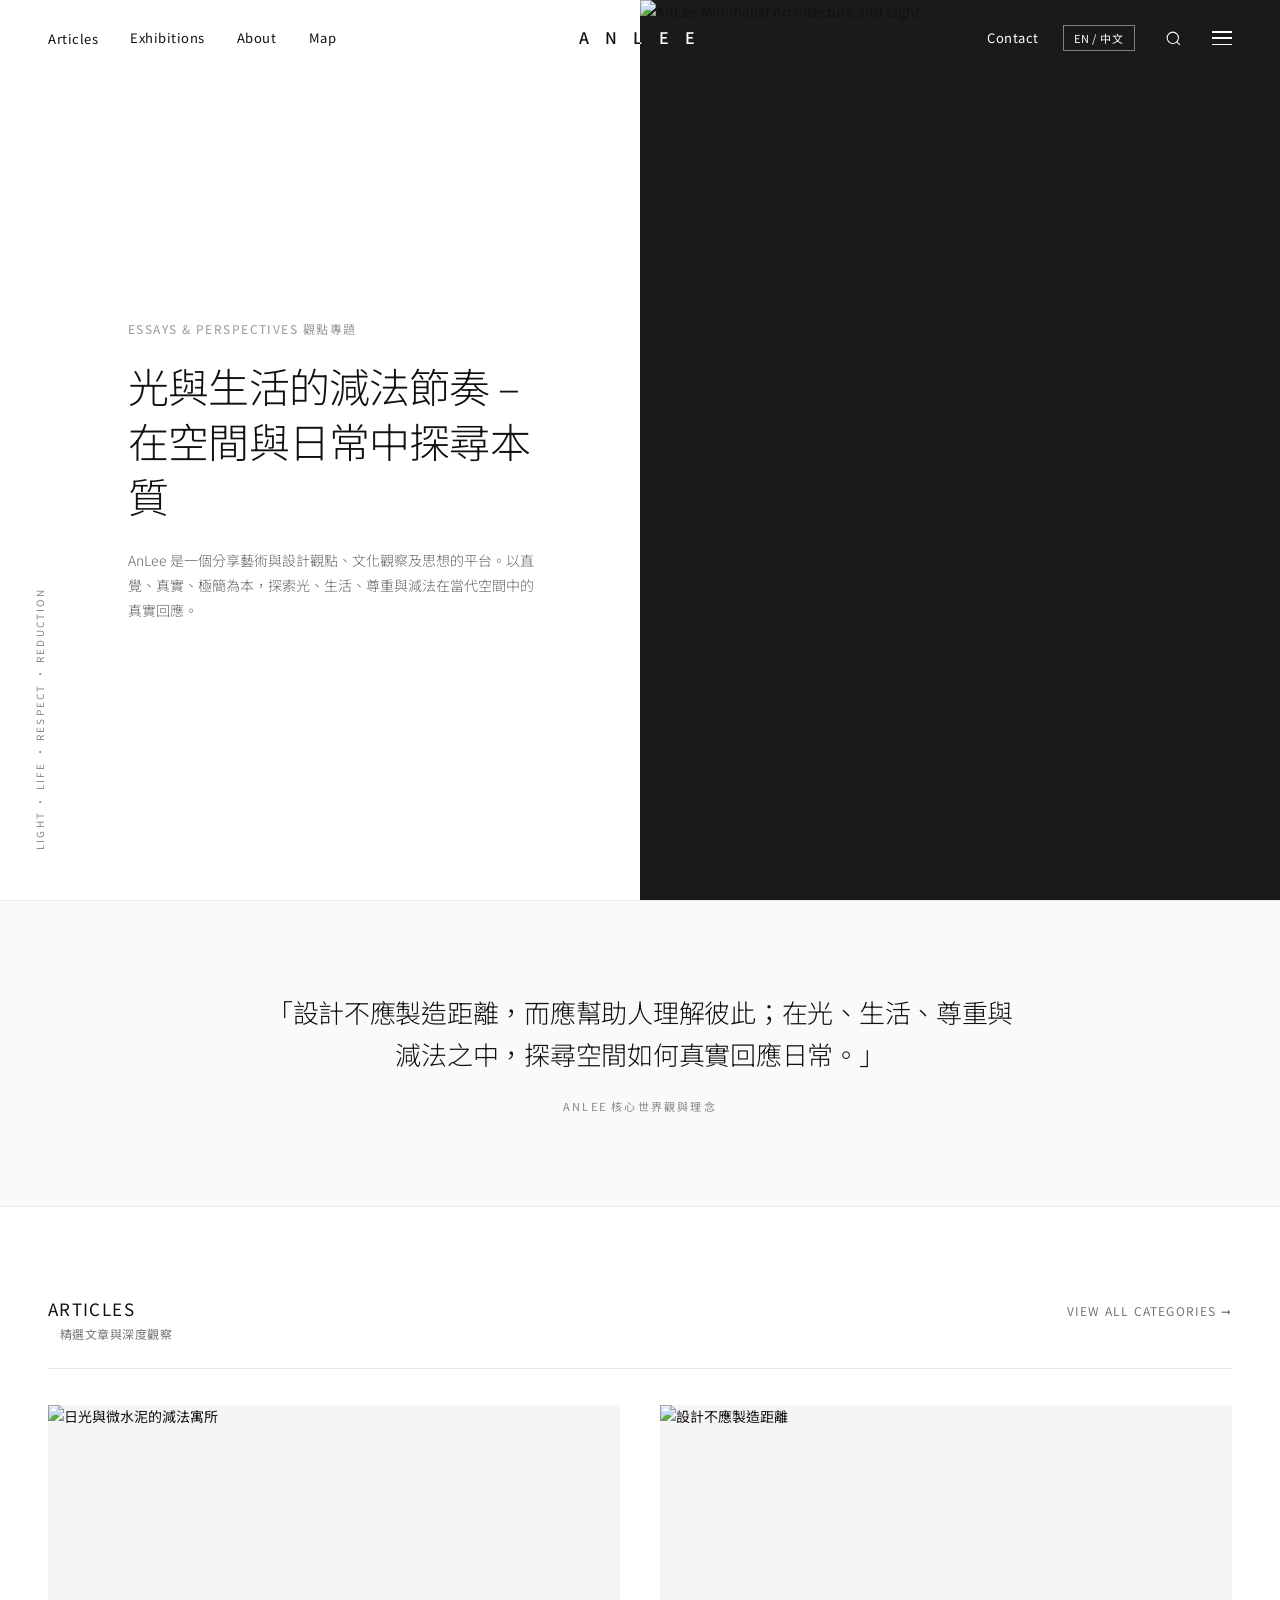
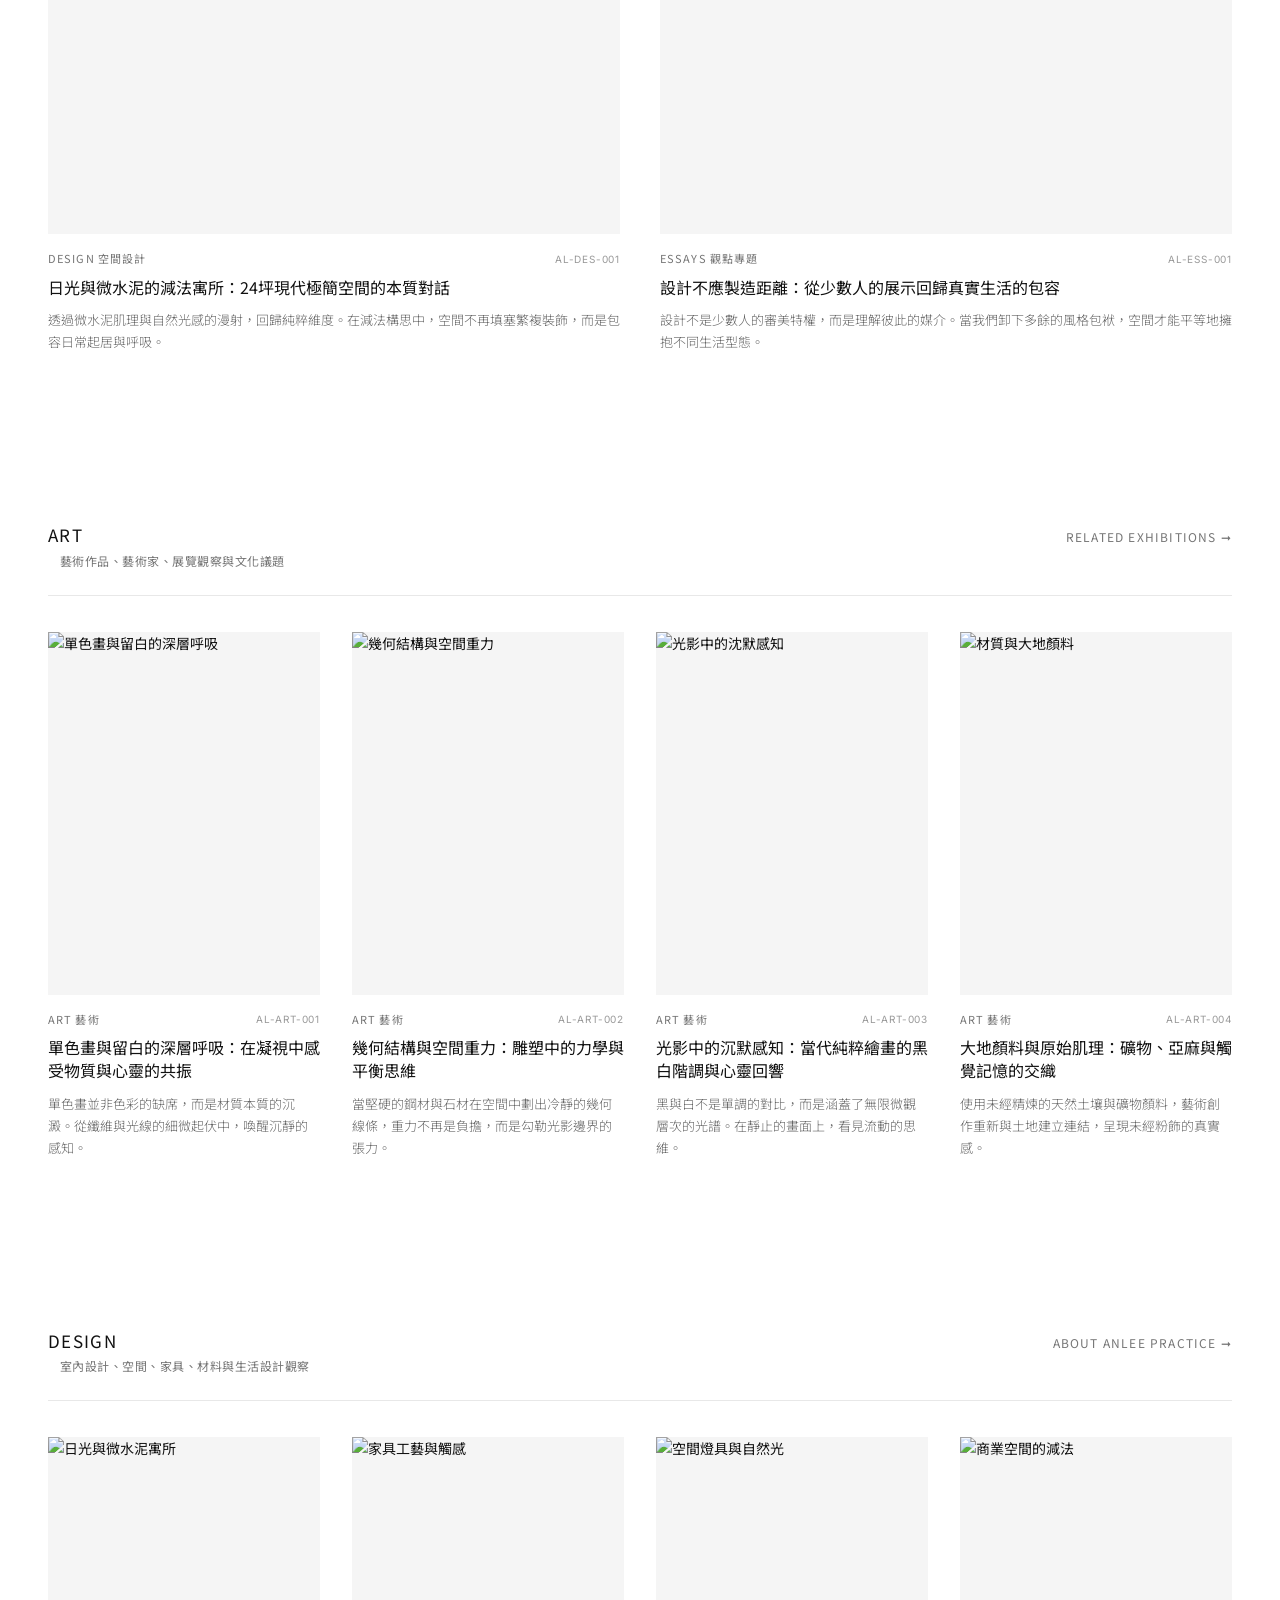
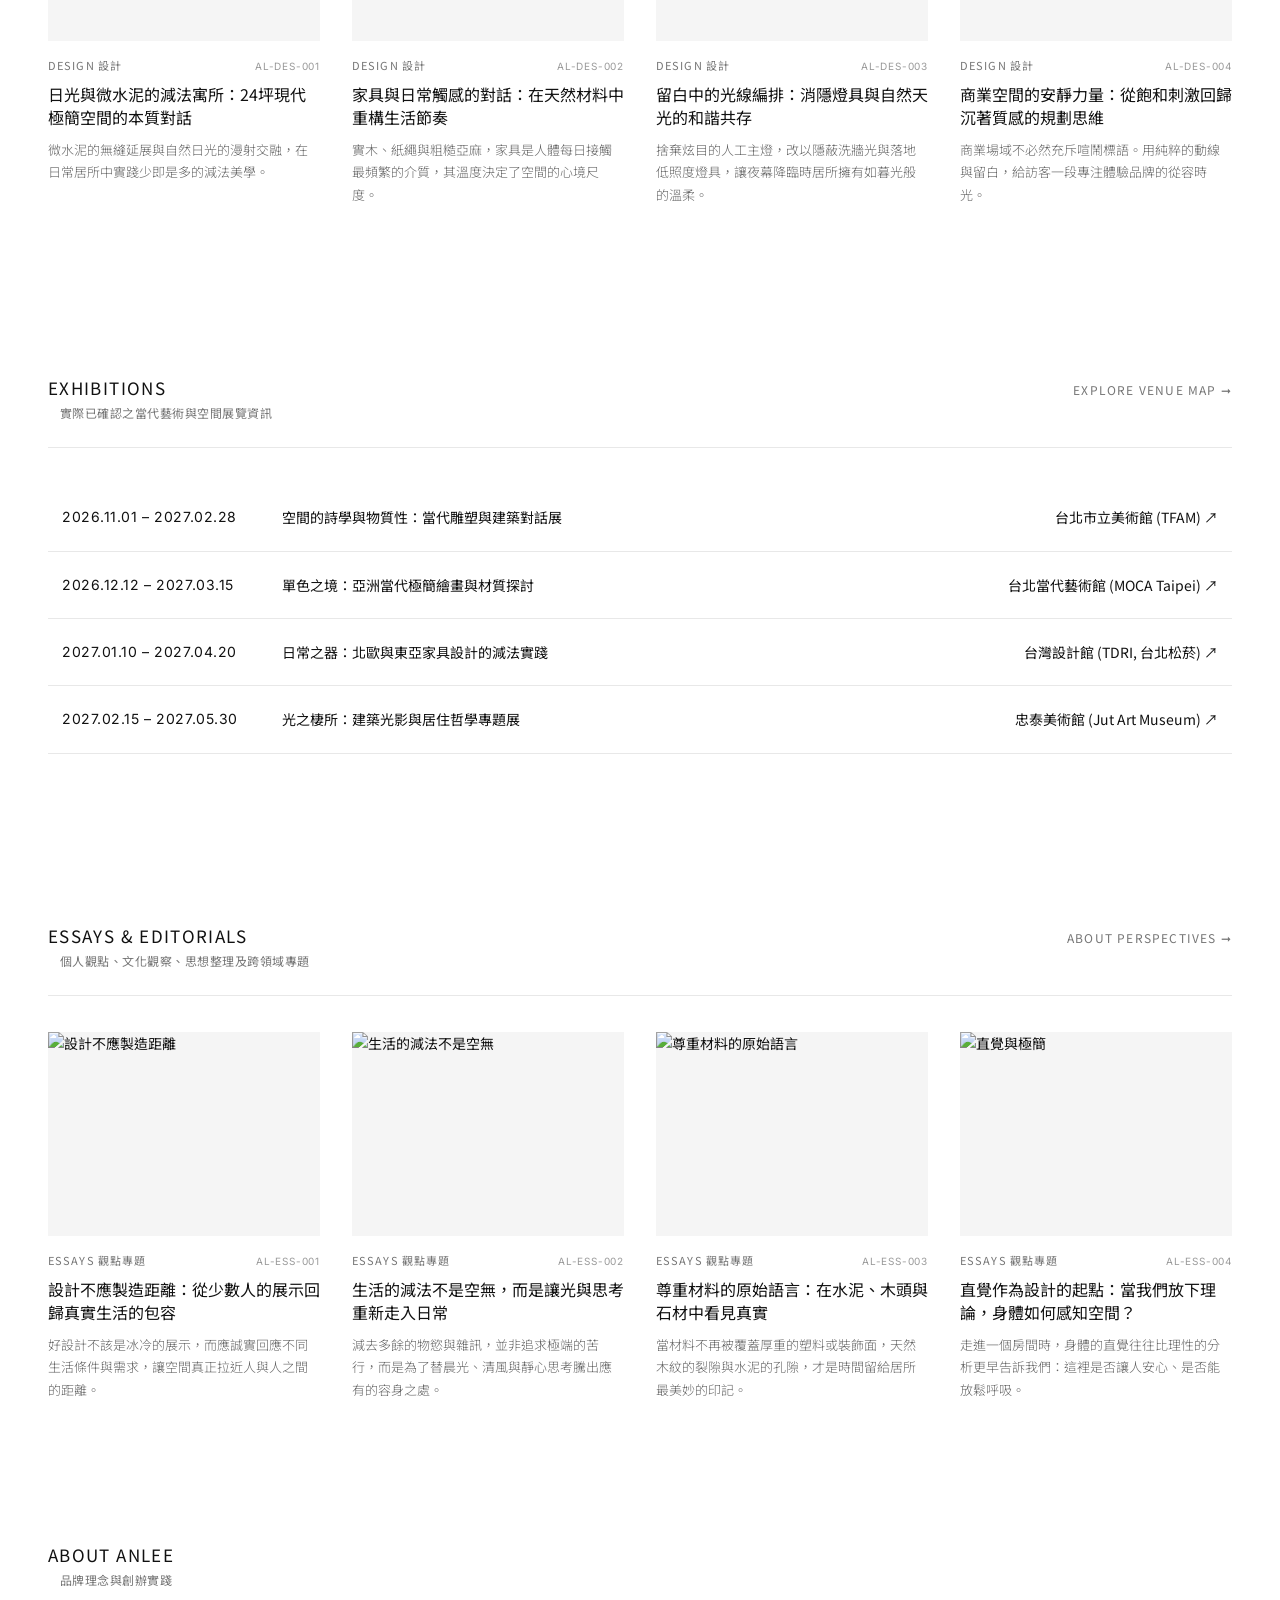
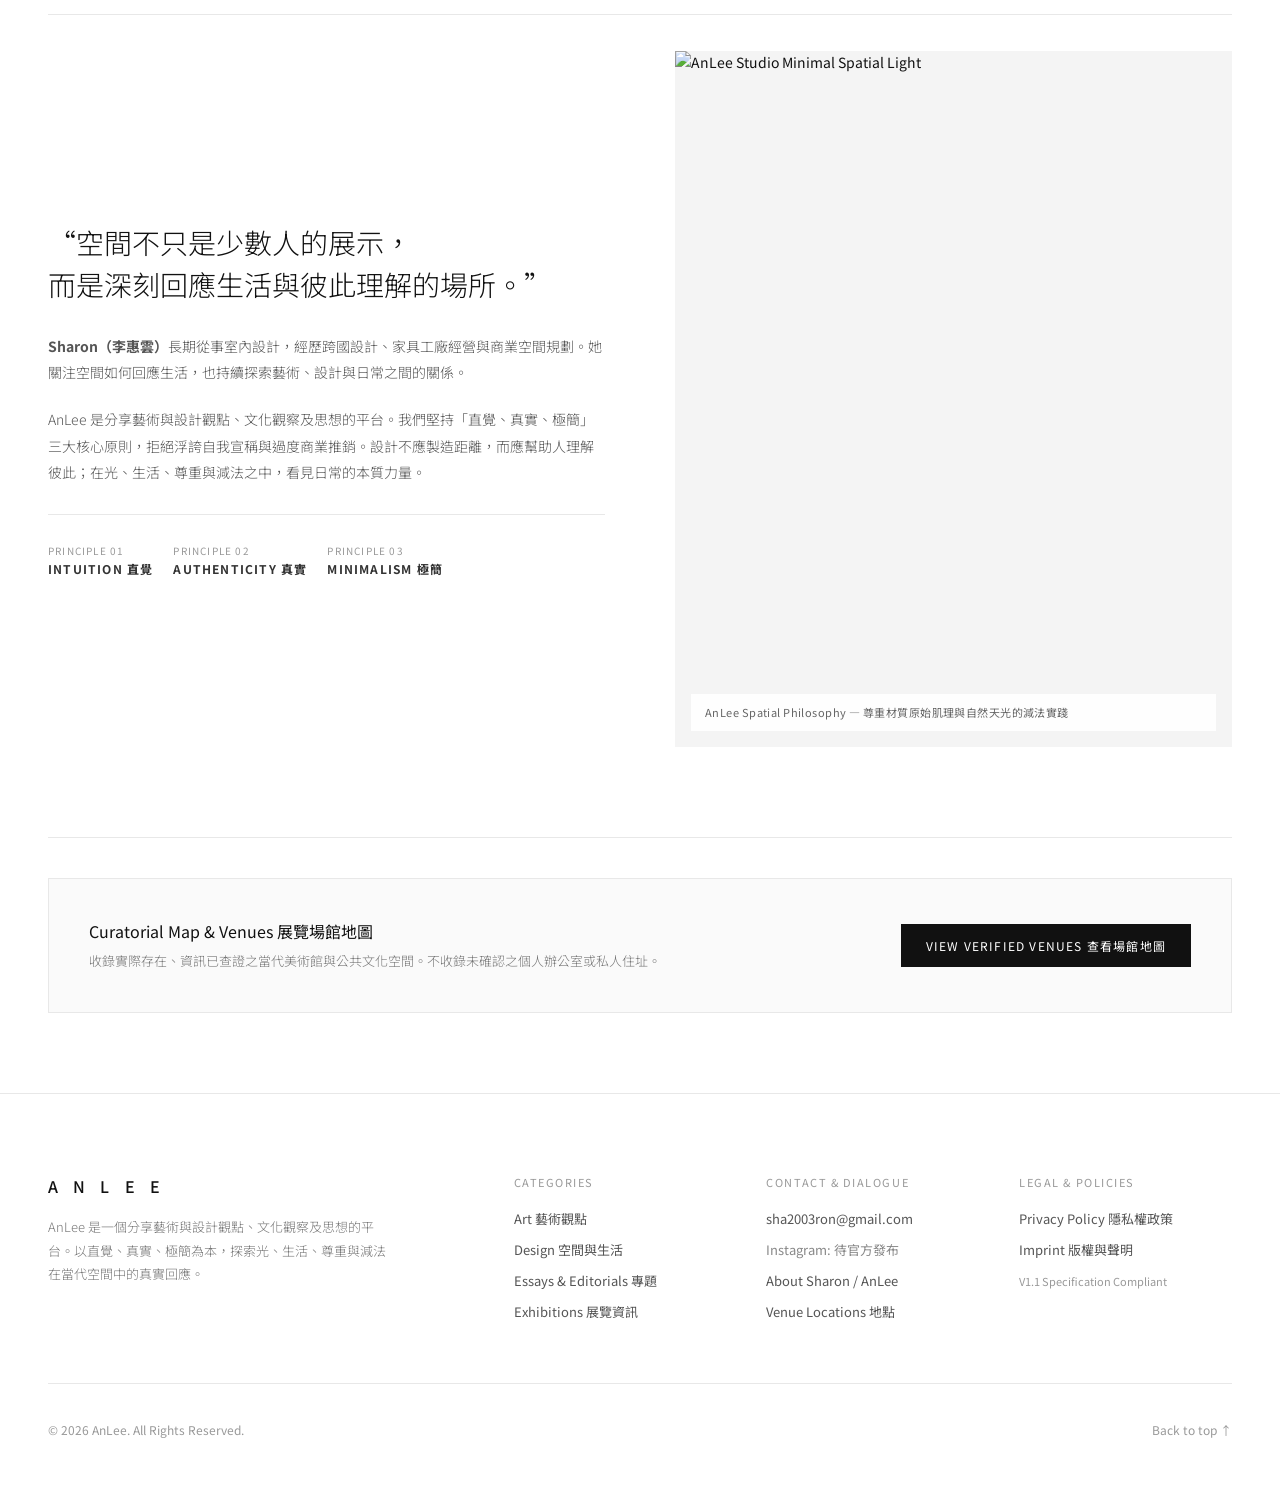
==== commit 1d3e7fb2: "agent: update reviewed static site" ====
--- a/index.html
+++ b/index.html
@@ -8,1076 +8,13 @@
   <link rel="preconnect" href="https://fonts.googleapis.com">
   <link rel="preconnect" href="https://fonts.gstatic.com" crossorigin>
   <link href="https://fonts.googleapis.com/css2?family=Inter:wght@300;400;500;600&family=Noto+Sans+TC:wght@300;400;500&display=swap" rel="stylesheet">
-  <style>
-    :root {
-      --bg: #ffffff;
-      --text-black: #111111;
-      --text-white: #ffffff;
-      --text-muted: #767676;
-      --text-light-muted: #9e9e9e;
-      --border-hairline: #e8e8e8;
-      --font-en: 'Inter', -apple-system, BlinkMacSystemFont, "Segoe UI", Roboto, sans-serif;
-      --font-tc: 'Noto Sans TC', 'Inter', -apple-system, BlinkMacSystemFont, "PingFang TC", "Microsoft JhengHei", sans-serif;
-      --transition: all 0.25s cubic-bezier(0.16, 1, 0.3, 1);
-    }
-
-    * {
-      margin: 0;
-      padding: 0;
-      box-sizing: border-box;
-      -webkit-font-smoothing: antialiased;
-      -moz-osx-font-smoothing: grayscale;
-    }
-
-    html {
-      scroll-behavior: smooth;
-    }
-
-    body {
-      font-family: var(--font-tc);
-      background-color: var(--bg);
-      color: var(--text-black);
-      line-height: 1.6;
-      font-size: 14px;
-      overflow-x: hidden;
-    }
-
-    body.lang-en {
-      font-family: var(--font-en);
-    }
-
-    a {
-      color: inherit;
-      text-decoration: none;
-      transition: var(--transition);
-    }
-
-    button {
-      font-family: inherit;
-      border: none;
-      background: none;
-      cursor: pointer;
-    }
-
-    /* =========================================================
-       MASTHEAD NAVIGATION (50/50 Split Straddling)
-       ========================================================= */
-    .masthead {
-      position: absolute;
-      top: 0;
-      left: 0;
-      width: 100%;
-      height: 76px;
-      z-index: 50;
-      display: flex;
-      align-items: center;
-      justify-content: space-between;
-      padding: 0 48px;
-      pointer-events: none;
-    }
-
-    .masthead * {
-      pointer-events: auto;
-    }
-
-    /* Left Nav Group (Over White Half) */
-    .nav-left-group {
-      display: flex;
-      align-items: center;
-      gap: 32px;
-      width: calc(50% - 110px);
-    }
-
-    .nav-item-link {
-      font-size: 13px;
-      font-weight: 400;
-      letter-spacing: 0.04em;
-      color: var(--text-black);
-      position: relative;
-      padding: 8px 0;
-    }
-
-    .nav-item-link:hover {
-      color: #777777;
-    }
-
-    /* Dropdown on Articles */
-    .dropdown-container {
-      position: relative;
-    }
-
-    .dropdown-menu {
-      position: absolute;
-      top: 100%;
-      left: 0;
-      background: #ffffff;
-      padding: 12px 0;
-      min-width: 170px;
-      box-shadow: 0 10px 24px rgba(0,0,0,0.06);
-      border: 1px solid var(--border-hairline);
-      opacity: 0;
-      visibility: hidden;
-      transform: translateY(6px);
-      transition: var(--transition);
-      list-style: none;
-      z-index: 100;
-    }
-
-    .dropdown-container:hover .dropdown-menu {
-      opacity: 1;
-      visibility: visible;
-      transform: translateY(0);
-    }
-
-    .dropdown-menu a {
-      display: block;
-      padding: 8px 20px;
-      font-size: 12px;
-      letter-spacing: 0.02em;
-      color: #333333;
-    }
-
-    .dropdown-menu a:hover {
-      color: #000000;
-      background: #f7f7f7;
-    }
-
-    /* Central Brand Logo: Straddles the 50% boundary */
-    .nav-center-logo {
-      position: absolute;
-      left: 50%;
-      top: 50%;
-      transform: translate(-50%, -50%);
-      font-size: 16px;
-      font-weight: 500;
-      letter-spacing: 0.38em;
-      text-transform: uppercase;
-      white-space: nowrap;
-      text-decoration: none;
-      background: linear-gradient(to right, #111111 50%, #ffffff 50%);
-      -webkit-background-clip: text;
-      -webkit-text-fill-color: transparent;
-      user-select: none;
-      z-index: 60;
-    }
-
-    /* Right Nav Group (Over Dark Photography Half) */
-    .nav-right-group {
-      display: flex;
-      align-items: center;
-      justify-content: flex-end;
-      gap: 24px;
-      width: calc(50% - 110px);
-    }
-
-    .nav-right-link {
-      font-size: 13px;
-      font-weight: 400;
-      letter-spacing: 0.04em;
-      color: var(--text-white);
-      display: inline-flex;
-      align-items: center;
-      gap: 6px;
-    }
-
-    .nav-right-link:hover {
-      opacity: 0.75;
-    }
-
-    /* Language Switcher */
-    .lang-switcher {
-      font-size: 11px;
-      letter-spacing: 0.08em;
-      text-transform: uppercase;
-      padding: 4px 10px;
-      border: 1px solid rgba(255, 255, 255, 0.45);
-      color: #ffffff;
-      border-radius: 0;
-      cursor: pointer;
-      transition: var(--transition);
-      background: transparent;
-    }
-
-    .lang-switcher:hover {
-      background: #ffffff;
-      color: #111111;
-      border-color: #ffffff;
-    }
-
-    .nav-icon-btn {
-      color: var(--text-white);
-      background: transparent;
-      display: flex;
-      align-items: center;
-      justify-content: center;
-      transition: var(--transition);
-      padding: 6px;
-    }
-
-    .nav-icon-btn:hover {
-      opacity: 0.75;
-    }
-
-    .nav-icon-btn svg {
-      width: 17px;
-      height: 17px;
-      stroke: currentColor;
-      fill: none;
-      stroke-width: 1.5;
-    }
-
-    .hamburger-icon {
-      width: 20px;
-      height: 14px;
-      display: flex;
-      flex-direction: column;
-      justify-content: space-between;
-      cursor: pointer;
-    }
-
-    .hamburger-icon span {
-      display: block;
-      width: 100%;
-      height: 1.5px;
-      background: var(--text-white);
-      transition: var(--transition);
-    }
-
-    /* Responsive Masthead */
-    @media (max-width: 960px) {
-      .masthead {
-        padding: 0 20px;
-        background: rgba(255, 255, 255, 0.98);
-        border-bottom: 1px solid var(--border-hairline);
-        position: sticky;
-      }
-      .nav-left-group {
-        display: none;
-      }
-      .nav-center-logo {
-        position: static;
-        transform: none;
-        background: none;
-        -webkit-text-fill-color: var(--text-black);
-        color: var(--text-black);
-      }
-      .nav-right-group {
-        width: auto;
-        gap: 16px;
-      }
-      .nav-right-group .nav-right-link {
-        display: none;
-      }
-      .lang-switcher {
-        border-color: #111111;
-        color: #111111;
-      }
-      .lang-switcher:hover {
-        background: #111111;
-        color: #ffffff;
-      }
-      .nav-icon-btn {
-        color: var(--text-black) !important;
-      }
-      .nav-icon-btn svg {
-        stroke: var(--text-black) !important;
-      }
-      .hamburger-icon span {
-        background: var(--text-black) !important;
-      }
-    }
-
-    /* =========================================================
-       SPLIT-SCREEN HERO SECTION (100vh 左右半剖對標)
-       ========================================================= */
-    .hero-split {
-      position: relative;
-      width: 100vw;
-      height: 100vh;
-      min-height: 640px;
-      display: flex;
-      background: #ffffff;
-      overflow: hidden;
-    }
-
-    /* Left Half: 50% 留白空間與純粹字體 */
-    .hero-left {
-      width: 50%;
-      height: 100%;
-      background-color: #ffffff;
-      position: relative;
-      display: flex;
-      flex-direction: column;
-      justify-content: center;
-      padding: 0 8vw 0 10vw;
-      z-index: 2;
-    }
-
-    /* Vertical Sidebar (Left Bottom: 品牌核心詞) */
-    .vertical-sidebar {
-      position: absolute;
-      bottom: 50px;
-      left: 48px;
-      display: flex;
-      align-items: center;
-      gap: 32px;
-      z-index: 10;
-      transform-origin: 0 100%;
-      transform: rotate(-90deg);
-    }
-
-    .vertical-link {
-      font-size: 10px;
-      letter-spacing: 0.22em;
-      text-transform: uppercase;
-      font-weight: 400;
-      color: #888888;
-      white-space: nowrap;
-    }
-
-    .hero-content {
-      transform: translateY(20px);
-    }
-
-    .hero-category {
-      font-size: 12px;
-      font-weight: 400;
-      color: #999999;
-      letter-spacing: 0.12em;
-      text-transform: uppercase;
-      margin-bottom: 20px;
-      display: inline-block;
-      cursor: pointer;
-    }
-
-    .hero-category:hover {
-      color: var(--text-black);
-    }
-
-    .hero-title {
-      font-size: clamp(28px, 3.2vw, 42px);
-      font-weight: 300;
-      line-height: 1.35;
-      letter-spacing: -0.02em;
-      color: var(--text-black);
-      cursor: pointer;
-      max-width: 540px;
-      transition: color 0.2s ease;
-    }
-
-    .hero-title:hover {
-      color: #555555;
-    }
-
-    .hero-desc {
-      margin-top: 24px;
-      font-size: 14px;
-      color: #666666;
-      font-weight: 300;
-      line-height: 1.8;
-      max-width: 480px;
-    }
-
-    /* Right Half: 50% 滿版攝影 */
-    .hero-right {
-      width: 50%;
-      height: 100%;
-      position: relative;
-      overflow: hidden;
-      background-color: #1a1a1a;
-      z-index: 1;
-      cursor: pointer;
-    }
-
-    .hero-right img {
-      width: 100%;
-      height: 100%;
-      object-fit: cover;
-      object-position: center center;
-      display: block;
-      transition: transform 1.2s cubic-bezier(0.16, 1, 0.3, 1);
-    }
-
-    .hero-right:hover img {
-      transform: scale(1.02);
-    }
-
-    @media (max-width: 960px) {
-      .hero-split {
-        flex-direction: column-reverse;
-        height: auto;
-        min-height: 100vh;
-      }
-      .hero-left {
-        width: 100%;
-        height: auto;
-        padding: 60px 24px 80px;
-      }
-      .hero-right {
-        width: 100%;
-        height: 55vh;
-      }
-      .vertical-sidebar {
-        display: none;
-      }
-    }
-
-    /* =========================================================
-       CURATORIAL STATEMENT
-       ========================================================= */
-    .statement-section {
-      padding: 90px 0;
-      text-align: center;
-      border-top: 1px solid var(--border-hairline);
-      border-bottom: 1px solid var(--border-hairline);
-      background: #fafafa;
-    }
-
-    .statement-text {
-      max-width: 820px;
-      margin: 0 auto;
-      font-size: clamp(19px, 2.1vw, 26px);
-      font-weight: 300;
-      line-height: 1.6;
-      letter-spacing: -0.01em;
-      color: #111111;
-      padding: 0 24px;
-    }
-
-    .statement-author {
-      font-size: 11px;
-      letter-spacing: 0.2em;
-      text-transform: uppercase;
-      color: #888888;
-      margin-top: 24px;
-    }
-
-    /* =========================================================
-       MAIN CONTAINER & SECTION STRUCTURE
-       手冊嚴格規範順序：
-       1. Articles (精選文章)
-       2. Art (藝術)
-       3. Design (設計)
-       4. Exhibitions (展覽)
-       5. Essays & Editorials (觀點與專題)
-       6. About AnLee (關於)
-       ========================================================= */
-    .main-container {
-      max-width: 1360px;
-      margin: 0 auto;
-      padding: 0 48px;
-    }
-
-    @media (max-width: 768px) {
-      .main-container {
-        padding: 0 20px;
-      }
-    }
-
-    .section-head {
-      display: flex;
-      justify-content: space-between;
-      align-items: baseline;
-      padding: 88px 0 24px;
-      border-bottom: 1px solid var(--border-hairline);
-      margin-bottom: 36px;
-    }
-
-    .section-title {
-      font-size: 17px;
-      font-weight: 400;
-      letter-spacing: 0.08em;
-      text-transform: uppercase;
-      color: var(--text-black);
-    }
-
-    .section-sub {
-      font-size: 12px;
-      color: var(--text-muted);
-      letter-spacing: 0.04em;
-      margin-left: 12px;
-      text-transform: none;
-    }
-
-    .section-see-all {
-      font-size: 12px;
-      text-transform: uppercase;
-      letter-spacing: 0.1em;
-      color: var(--text-muted);
-      border-bottom: 1px solid transparent;
-    }
-
-    .section-see-all:hover {
-      color: var(--text-black);
-      border-bottom-color: var(--text-black);
-    }
-
-    /* 2-Column & 4-Column Grids (Zero border-radius, clean layout) */
-    .grid-4 {
-      display: grid;
-      grid-template-columns: repeat(4, 1fr);
-      gap: 32px;
-      margin-bottom: 80px;
-    }
-
-    .grid-2 {
-      display: grid;
-      grid-template-columns: repeat(2, 1fr);
-      gap: 40px;
-      margin-bottom: 80px;
-    }
-
-    @media (max-width: 1024px) {
-      .grid-4 {
-        grid-template-columns: repeat(2, 1fr);
-        gap: 28px;
-      }
-    }
-
-    @media (max-width: 640px) {
-      .grid-4, .grid-2 {
-        grid-template-columns: 1fr;
-        gap: 36px;
-      }
-    }
-
-    /* Editorial Card */
-    .card {
-      cursor: pointer;
-      display: flex;
-      flex-direction: column;
-    }
-
-    .card-img-wrap {
-      position: relative;
-      aspect-ratio: 4/3;
-      background: #f5f5f5;
-      overflow: hidden;
-      margin-bottom: 16px;
-    }
-
-    .card-img-wrap.portrait {
-      aspect-ratio: 3/4;
-    }
-
-    .card-img-wrap img {
-      width: 100%;
-      height: 100%;
-      object-fit: cover;
-      display: block;
-      transition: transform 0.6s cubic-bezier(0.16, 1, 0.3, 1);
-    }
-
-    .card:hover .card-img-wrap img {
-      transform: scale(1.03);
-    }
-
-    .card-meta-row {
-      display: flex;
-      justify-content: space-between;
-      align-items: center;
-      margin-bottom: 8px;
-    }
-
-    .card-tag {
-      font-size: 11px;
-      letter-spacing: 0.1em;
-      text-transform: uppercase;
-      color: var(--text-muted);
-    }
-
-    .card-id-badge {
-      font-size: 10px;
-      letter-spacing: 0.08em;
-      color: #999999;
-      font-family: var(--font-en);
-    }
-
-    .card-title {
-      font-size: 16px;
-      font-weight: 400;
-      line-height: 1.45;
-      color: var(--text-black);
-      margin-bottom: 10px;
-      transition: color 0.2s ease;
-    }
-
-    .card:hover .card-title {
-      color: #666666;
-    }
-
-    .card-excerpt {
-      font-size: 13px;
-      color: #666666;
-      line-height: 1.7;
-      font-weight: 300;
-    }
-
-    /* =========================================================
-       EXHIBITIONS TABLE (Real Venues, Verifiable Dates)
-       ========================================================= */
-    .exhibitions-table {
-      width: 100%;
-      border-collapse: collapse;
-      margin-bottom: 80px;
-    }
-
-    .exhibitions-table tr {
-      border-bottom: 1px solid var(--border-hairline);
-      cursor: pointer;
-      transition: background 0.2s ease;
-    }
-
-    .exhibitions-table tr:hover {
-      background: #fafafa;
-    }
-
-    .exhibitions-table td {
-      padding: 22px 14px;
-      font-size: 14px;
-      color: var(--text-black);
-      vertical-align: middle;
-    }
-
-    .ex-date {
-      width: 220px;
-      font-size: 13px;
-      color: var(--text-muted);
-      letter-spacing: 0.04em;
-      font-family: var(--font-en);
-    }
-
-    .ex-title {
-      font-weight: 400;
-      font-size: 15px;
-    }
-
-    .ex-location {
-      color: #666666;
-      text-align: right;
-      font-size: 13px;
-    }
-
-    @media (max-width: 768px) {
-      .exhibitions-table td {
-        display: block;
-        padding: 8px 0;
-      }
-      .ex-date {
-        width: 100%;
-        padding-top: 16px;
-      }
-      .ex-location {
-        text-align: left;
-        padding-bottom: 16px;
-      }
-    }
-
-    /* =========================================================
-       ABOUT ANLEE SECTION (No Personal Photo of Sharon, Clean Bio)
-       ========================================================= */
-    .about-wrap {
-      padding: 40px 0 90px;
-      border-bottom: 1px solid var(--border-hairline);
-      margin-bottom: 40px;
-    }
-
-    .about-grid {
-      display: grid;
-      grid-template-columns: 1fr 1fr;
-      gap: 70px;
-      align-items: center;
-    }
-
-    @media (max-width: 860px) {
-      .about-grid {
-        grid-template-columns: 1fr;
-        gap: 40px;
-      }
-    }
-
-    .about-quote {
-      font-size: clamp(20px, 2.2vw, 28px);
-      font-weight: 300;
-      line-height: 1.5;
-      color: #111111;
-      margin-bottom: 28px;
-    }
-
-    .about-bio-body {
-      font-size: 14px;
-      line-height: 1.9;
-      color: #555555;
-      font-weight: 300;
-      margin-bottom: 20px;
-    }
-
-    .about-pillars {
-      display: flex;
-      gap: 20px;
-      margin-top: 28px;
-      padding-top: 24px;
-      border-top: 1px solid var(--border-hairline);
-    }
-
-    .pillar-item {
-      font-size: 12px;
-      letter-spacing: 0.1em;
-      text-transform: uppercase;
-      color: #333333;
-    }
-
-    .pillar-item span {
-      display: block;
-      color: #999999;
-      font-size: 10px;
-      margin-top: 4px;
-    }
-
-    .about-image-side {
-      position: relative;
-      aspect-ratio: 4/5;
-      background: #f4f4f4;
-      overflow: hidden;
-    }
-
-    .about-image-side img {
-      width: 100%;
-      height: 100%;
-      object-fit: cover;
-    }
-
-    .about-image-caption {
-      position: absolute;
-      bottom: 16px;
-      left: 16px;
-      right: 16px;
-      background: rgba(255, 255, 255, 0.9);
-      padding: 10px 14px;
-      font-size: 11px;
-      color: #666666;
-      letter-spacing: 0.04em;
-    }
-
-    /* =========================================================
-       MAP MODAL & VENUE SECTION
-       ========================================================= */
-    .map-preview-bar {
-      padding: 40px;
-      background: #fafafa;
-      border: 1px solid var(--border-hairline);
-      display: flex;
-      justify-content: space-between;
-      align-items: center;
-      margin-bottom: 80px;
-    }
-
-    @media (max-width: 640px) {
-      .map-preview-bar {
-        flex-direction: column;
-        align-items: flex-start;
-        gap: 20px;
-        padding: 24px;
-      }
-    }
-
-    .map-preview-title {
-      font-size: 16px;
-      font-weight: 400;
-      margin-bottom: 6px;
-    }
-
-    .map-preview-desc {
-      font-size: 13px;
-      color: #777777;
-      font-weight: 300;
-    }
-
-    .map-btn {
-      padding: 12px 24px;
-      background: #111111;
-      color: #ffffff;
-      font-size: 12px;
-      letter-spacing: 0.1em;
-      text-transform: uppercase;
-      border: 1px solid #111111;
-      transition: var(--transition);
-      cursor: pointer;
-    }
-
-    .map-btn:hover {
-      background: #333333;
-    }
-
-    /* =========================================================
-       SITE FOOTER (Contact, Privacy, Imprint)
-       ========================================================= */
-    footer.site-footer {
-      padding: 80px 0 60px;
-      background: #ffffff;
-      border-top: 1px solid var(--border-hairline);
-      font-size: 13px;
-    }
-
-    .footer-cols {
-      display: grid;
-      grid-template-columns: 2fr 1fr 1fr 1fr;
-      gap: 40px;
-      padding-bottom: 60px;
-      border-bottom: 1px solid var(--border-hairline);
-    }
-
-    @media (max-width: 860px) {
-      .footer-cols {
-        grid-template-columns: 1fr 1fr;
-        gap: 32px;
-      }
-    }
-
-    @media (max-width: 520px) {
-      .footer-cols {
-        grid-template-columns: 1fr;
-      }
-    }
-
-    .footer-logo {
-      font-size: 16px;
-      letter-spacing: 0.35em;
-      font-weight: 500;
-      margin-bottom: 16px;
-    }
-
-    .footer-bio {
-      color: #777777;
-      line-height: 1.8;
-      max-width: 340px;
-      font-weight: 300;
-    }
-
-    .footer-title {
-      font-size: 11px;
-      letter-spacing: 0.14em;
-      text-transform: uppercase;
-      color: #999999;
-      margin-bottom: 18px;
-    }
-
-    .footer-list {
-      list-style: none;
-      display: flex;
-      flex-direction: column;
-      gap: 10px;
-    }
-
-    .footer-list a {
-      color: #555555;
-    }
-
-    .footer-list a:hover {
-      color: #000000;
-    }
-
-    .footer-bottom {
-      display: flex;
-      justify-content: space-between;
-      align-items: center;
-      padding-top: 36px;
-      color: #999999;
-      font-size: 12px;
-    }
-
-    /* =========================================================
-       READER MODAL
-       ========================================================= */
-    .modal-overlay {
-      position: fixed;
-      inset: 0;
-      background: rgba(18, 18, 18, 0.7);
-      backdrop-filter: blur(8px);
-      z-index: 1000;
-      display: none;
-      align-items: center;
-      justify-content: center;
-      padding: 24px;
-    }
-
-    .modal-overlay.active {
-      display: flex;
-    }
-
-    .modal-box {
-      background: #ffffff;
-      max-width: 840px;
-      width: 100%;
-      max-height: 88vh;
-      overflow-y: auto;
-      position: relative;
-      padding: 56px;
-      box-shadow: 0 30px 60px rgba(0,0,0,0.18);
-    }
-
-    @media (max-width: 640px) {
-      .modal-box {
-        padding: 32px 20px;
-      }
-    }
-
-    .modal-close-btn {
-      position: absolute;
-      top: 24px;
-      right: 24px;
-      font-size: 26px;
-      line-height: 1;
-      color: #999999;
-      cursor: pointer;
-    }
-
-    .modal-close-btn:hover {
-      color: #111111;
-    }
-
-    .modal-meta-tag {
-      font-size: 11px;
-      letter-spacing: 0.16em;
-      text-transform: uppercase;
-      color: #888888;
-      margin-bottom: 14px;
-    }
-
-    .modal-header-title {
-      font-size: clamp(22px, 2.8vw, 32px);
-      font-weight: 400;
-      line-height: 1.3;
-      margin-bottom: 24px;
-      color: #111111;
-    }
-
-    .modal-hero-img {
-      width: 100%;
-      max-height: 480px;
-      object-fit: cover;
-      margin-bottom: 28px;
-      background: #f5f5f5;
-    }
-
-    .modal-article-text {
-      font-size: 15px;
-      color: #333333;
-      line-height: 1.95;
-      font-weight: 300;
-    }
-
-    .modal-article-text p {
-      margin-bottom: 16px;
-    }
-
-    /* Mobile Drawer */
-    .drawer-panel {
-      position: fixed;
-      top: 0;
-      right: -100%;
-      width: 100%;
-      max-width: 360px;
-      height: 100vh;
-      background: #ffffff;
-      z-index: 1010;
-      box-shadow: -10px 0 30px rgba(0,0,0,0.1);
-      transition: right 0.4s cubic-bezier(0.16, 1, 0.3, 1);
-      display: flex;
-      flex-direction: column;
-      padding: 36px 32px;
-    }
-
-    .drawer-panel.open {
-      right: 0;
-    }
-
-    .drawer-top {
-      display: flex;
-      justify-content: space-between;
-      align-items: center;
-      margin-bottom: 40px;
-      padding-bottom: 20px;
-      border-bottom: 1px solid var(--border-hairline);
-    }
-
-    .drawer-nav-list {
-      list-style: none;
-      display: flex;
-      flex-direction: column;
-      gap: 22px;
-    }
-
-    .drawer-nav-list a {
-      font-size: 17px;
-      font-weight: 300;
-      color: #111111;
-    }
-
-    /* Search Modal */
-    .search-modal {
-      position: fixed;
-      top: 0;
-      left: 0;
-      width: 100%;
-      height: 100vh;
-      background: rgba(255, 255, 255, 0.98);
-      z-index: 1050;
-      display: none;
-      flex-direction: column;
-      align-items: center;
-      padding: 100px 24px;
-    }
-
-    .search-modal.active {
-      display: flex;
-    }
-
-    .search-box-wrap {
-      max-width: 720px;
-      width: 100%;
-    }
-
-    .search-bar {
-      display: flex;
-      align-items: center;
-      border-bottom: 2px solid #111111;
-      padding-bottom: 14px;
-      margin-bottom: 36px;
-    }
-
-    .search-input-field {
-      flex: 1;
-      border: none;
-      outline: none;
-      font-size: 22px;
-      font-family: inherit;
-      background: transparent;
-      color: #111111;
-    }
-
-    .search-list {
-      list-style: none;
-      max-height: 50vh;
-      overflow-y: auto;
-    }
-
-    .search-item {
-      padding: 16px 0;
-      border-bottom: 1px solid var(--border-hairline);
-      cursor: pointer;
-    }
-
-    .search-item:hover h4 {
-      color: #666666;
-    }
-  </style>
+  <!-- 模組化樣式入口 -->
+  <link rel="stylesheet" href="css/style.css">
 </head>
 <body class="lang-tc">
 
-  <!-- Masthead Navigation: Spans across the 50/50 dividing line -->
+  <!-- Masthead Navigation: 橫跨 50/50 中軸線之雙色導航 -->
   <header class="masthead">
-    <!-- Left Navigation on Left White Half (Strictly: Articles, Exhibitions, About) -->
     <nav class="nav-left-group">
       <div class="dropdown-container">
         <a href="#articles" class="nav-item-link" data-i18n="nav_articles">Articles</a>
@@ -1092,10 +29,9 @@
       <a href="#map-section" class="nav-item-link" data-i18n="nav_map">Map</a>
     </nav>
 
-    <!-- Center Brand Logo: Straddles the 50% Divider -->
+    <!-- 中央品牌標誌：橫跨左右 50% 分界線 -->
     <a href="#" class="nav-center-logo" id="brandLogo">A N L E E</a>
 
-    <!-- Right Navigation on Right Dark Photography Half -->
     <nav class="nav-right-group">
       <a href="#contact" class="nav-right-link" data-i18n="nav_contact">Contact</a>
       <button class="lang-switcher" id="langSwitchBtn" onclick="toggleLanguage()">EN / 中文</button>
@@ -1110,49 +46,38 @@
     </nav>
   </header>
 
-  <!-- Split Screen Hero (100vh 對標 Aesence 50/50 佈局) -->
+  <!-- 00｜Split Screen Hero (100vh 左右半剖主視覺，內容由 js/data/hero.js 管理) -->
   <section class="hero-split">
-    <!-- Left Half: 大面積純白負空間與策展標題 -->
     <div class="hero-left">
-      <!-- Vertical Sidebar for Brand Keywords: Light, Life, Respect, Reduction -->
       <div class="vertical-sidebar">
         <span class="vertical-link">LIGHT · LIFE · RESPECT · REDUCTION</span>
       </div>
-
       <div class="hero-content">
-        <span class="hero-category" id="heroCategory" onclick="openArticleModal('art-001')" data-i18n="hero_category">Essays & Perspectives</span>
-        <h1 class="hero-title" id="heroTitle" onclick="openArticleModal('art-001')" data-i18n="hero_title">
+        <span class="hero-category" id="heroCategory" onclick="openArticleModal('art-001')">Essays & Perspectives 觀點專題</span>
+        <h1 class="hero-title" id="heroTitle" onclick="openArticleModal('art-001')">
           光與生活的減法節奏 –<br>在空間與日常中探尋本質
         </h1>
-        <p class="hero-desc" id="heroDesc" data-i18n="hero_desc">
+        <p class="hero-desc" id="heroDesc">
           AnLee 是一個分享藝術與設計觀點、文化觀察及思想的平台。以直覺、真實、極簡為本，探索光、生活、尊重與減法在當代空間中的真實回應。
         </p>
       </div>
     </div>
-
-    <!-- Right Half: 滿版光影與極簡建築攝影 -->
     <div class="hero-right" onclick="openArticleModal('art-001')">
       <img src="https://images.unsplash.com/photo-1600585154340-be6161a56a0c?auto=format&fit=crop&w=1600&q=80" alt="AnLee Minimalist Architecture and Light" id="heroImage">
     </div>
   </section>
 
-  <!-- Curatorial Statement -->
+  <!-- 核心策展宣言 (Curatorial Statement) -->
   <section class="statement-section">
     <div class="main-container">
       <p class="statement-text" data-i18n="statement_quote">
         「設計不應製造距離，而應幫助人理解彼此；在光、生活、尊重與減法之中，探尋空間如何真實回應日常。」
       </p>
-      <div class="statement-author" data-i18n="statement_author">ANLEE CORE PERSPECTIVES</div>
+      <div class="statement-author" data-i18n="statement_author">ANLEE 核心世界觀與理念</div>
     </div>
   </section>
 
-  <!-- 主內容區塊：依交接資料 V1.1 順序嚴格排列 -->
-  <!-- 1. Articles (首頁精選文章) -->
-  <!-- 2. Art (藝術) -->
-  <!-- 3. Design (設計) -->
-  <!-- 4. Exhibitions (展覽) -->
-  <!-- 5. Essays & Editorials (觀點與專題) -->
-  <!-- 6. About AnLee (關於) -->
+  <!-- 主內容區塊：依《交接手冊 V1.1》嚴格順序排列 -->
   <main class="main-container">
 
     <!-- 01｜Articles 精選文章 (Featured Articles) -->
@@ -1174,8 +99,8 @@
             <span class="card-tag" data-i18n="tag_design">Design 空間設計</span>
             <span class="card-id-badge">AL-DES-001</span>
           </div>
-          <h3 class="card-title" data-i18n="art_des001_title">日光與微水泥的減法寓所：24坪現代極簡空間的本質對話</h3>
-          <p class="card-excerpt" data-i18n="art_des001_excerpt">透過微水泥肌理與自然光感的漫射，回歸純粹維度。在減法構思中，空間不再填塞繁複裝飾，而是包容日常起居與呼吸。</p>
+          <h3 class="card-title">日光與微水泥的減法寓所：24坪現代極簡空間的本質對話</h3>
+          <p class="card-excerpt">透過微水泥肌理與自然光感的漫射，回歸純粹維度。在減法構思中，空間不再填塞繁複裝飾，而是包容日常起居與呼吸。</p>
         </article>
 
         <article class="card" onclick="openArticleModal('ess-001')">
@@ -1186,13 +111,13 @@
             <span class="card-tag" data-i18n="tag_essays">Essays 觀點專題</span>
             <span class="card-id-badge">AL-ESS-001</span>
           </div>
-          <h3 class="card-title" data-i18n="art_ess001_title">設計不應製造距離：從少數人的展示回歸真實生活的包容</h3>
-          <p class="card-excerpt" data-i18n="art_ess001_excerpt">設計不是少數人的審美特權，而是理解彼此的媒介。當我們卸下多餘的風格包袱，空間才能平等地擁抱不同生活型態。</p>
-        </article>
-      </div>
-    </section>
-
-    <!-- 02｜Art (藝術分類) -->
+          <h3 class="card-title">設計不應製造距離：從少數人的展示回歸真實生活的包容</h3>
+          <p class="card-excerpt">設計不是少數人的審美特權，而是理解彼此的媒介。當我們卸下多餘的風格包袱，空間才能平等地擁抱不同生活型態。</p>
+        </article>
+      </div>
+    </section>
+
+    <!-- 02｜Art 藝術分類 (內容由 js/data/art.js 管理) -->
     <section id="art">
       <div class="section-head">
         <div>
@@ -1211,8 +136,8 @@
             <span class="card-tag" data-i18n="tag_art">Art 藝術</span>
             <span class="card-id-badge">AL-ART-001</span>
           </div>
-          <h3 class="card-title" data-i18n="art_art001_title">單色畫與留白的深層呼吸：在凝視中感受物質與心靈的共振</h3>
-          <p class="card-excerpt" data-i18n="art_art001_excerpt">單色畫並非色彩的缺席，而是材質本質的沉澱。從纖維與光線的細微起伏中，喚醒沉靜的感知。</p>
+          <h3 class="card-title">單色畫與留白的深層呼吸：在凝視中感受物質與心靈的共振</h3>
+          <p class="card-excerpt">單色畫並非色彩的缺席，而是材質本質的沉澱。從纖維與光線的細微起伏中，喚醒沉靜的感知。</p>
         </article>
 
         <article class="card" onclick="openArticleModal('art-002')">
@@ -1223,8 +148,8 @@
             <span class="card-tag" data-i18n="tag_art">Art 藝術</span>
             <span class="card-id-badge">AL-ART-002</span>
           </div>
-          <h3 class="card-title" data-i18n="art_art002_title">幾何結構與空間重力：雕塑中的力學與平衡思維</h3>
-          <p class="card-excerpt" data-i18n="art_art002_excerpt">當堅硬的鋼材與石材在空間中劃出冷靜的幾何線條，重力不再是負擔，而是勾勒光影邊界的張力。</p>
+          <h3 class="card-title">幾何結構與空間重力：雕塑中的力學與平衡思維</h3>
+          <p class="card-excerpt">當堅硬的鋼材與石材在空間中劃出冷靜的幾何線條，重力不再是負擔，而是勾勒光影邊界的張力。</p>
         </article>
 
         <article class="card" onclick="openArticleModal('art-003')">
@@ -1235,8 +160,8 @@
             <span class="card-tag" data-i18n="tag_art">Art 藝術</span>
             <span class="card-id-badge">AL-ART-003</span>
           </div>
-          <h3 class="card-title" data-i18n="art_art003_title">光影中的沉默感知：當代純粹繪畫的黑白階調與心靈回響</h3>
-          <p class="card-excerpt" data-i18n="art_art003_excerpt">黑與白不是單調的對比，而是涵蓋了無限微觀層次的光譜。在靜止的畫面上，看見流動的思維。</p>
+          <h3 class="card-title">光影中的沉默感知：當代純粹繪畫的黑白階調與心靈回響</h3>
+          <p class="card-excerpt">黑與白不是單調的對比，而是涵蓋了無限微觀層次的光譜。在靜止的畫面上，看見流動的思維。</p>
         </article>
 
         <article class="card" onclick="openArticleModal('art-004')">
@@ -1247,13 +172,13 @@
             <span class="card-tag" data-i18n="tag_art">Art 藝術</span>
             <span class="card-id-badge">AL-ART-004</span>
           </div>
-          <h3 class="card-title" data-i18n="art_art004_title">大地顏料與原始肌理：礦物、亞麻與觸覺記憶的交織</h3>
-          <p class="card-excerpt" data-i18n="art_art004_excerpt">使用未經精煉的天然土壤與礦物顏料，藝術創作重新與土地建立連結，呈現未經粉飾的真實感。</p>
-        </article>
-      </div>
-    </section>
-
-    <!-- 03｜Design (設計分類) -->
+          <h3 class="card-title">大地顏料與原始肌理：礦物、亞麻與觸覺記憶的交織</h3>
+          <p class="card-excerpt">使用未經精煉的天然土壤與礦物顏料，藝術創作重新與土地建立連結，呈現未經粉飾的真實感。</p>
+        </article>
+      </div>
+    </section>
+
+    <!-- 03｜Design 設計分類 (內容由 js/data/design.js 管理) -->
     <section id="design">
       <div class="section-head">
         <div>
@@ -1272,8 +197,8 @@
             <span class="card-tag" data-i18n="tag_design">Design 設計</span>
             <span class="card-id-badge">AL-DES-001</span>
           </div>
-          <h3 class="card-title" data-i18n="art_des001_title">日光與微水泥的減法寓所：24坪現代極簡空間的本質對話</h3>
-          <p class="card-excerpt" data-i18n="art_des001_excerpt">微水泥的無縫延展與自然日光的漫射交融，在日常居所中實踐少即是多的減法美學。</p>
+          <h3 class="card-title">日光與微水泥的減法寓所：24坪現代極簡空間的本質對話</h3>
+          <p class="card-excerpt">微水泥的無縫延展與自然日光的漫射交融，在日常居所中實踐少即是多的減法美學。</p>
         </article>
 
         <article class="card" onclick="openArticleModal('des-002')">
@@ -1284,8 +209,8 @@
             <span class="card-tag" data-i18n="tag_design">Design 設計</span>
             <span class="card-id-badge">AL-DES-002</span>
           </div>
-          <h3 class="card-title" data-i18n="art_des002_title">家具與日常觸感的對話：在天然材料中重構生活節奏</h3>
-          <p class="card-excerpt" data-i18n="art_des002_excerpt">實木、紙繩與粗糙亞麻，家具是人體每日接觸最頻繁的介質，其溫度決定了空間的心境尺度。</p>
+          <h3 class="card-title">家具與日常觸感的對話：在天然材料中重構生活節奏</h3>
+          <p class="card-excerpt">實木、紙繩與粗糙亞麻，家具是人體每日接觸最頻繁的介質，其溫度決定了空間的心境尺度。</p>
         </article>
 
         <article class="card" onclick="openArticleModal('des-003')">
@@ -1296,8 +221,8 @@
             <span class="card-tag" data-i18n="tag_design">Design 設計</span>
             <span class="card-id-badge">AL-DES-003</span>
           </div>
-          <h3 class="card-title" data-i18n="art_des003_title">留白中的光線編排：消隱燈具與自然天光的和諧共存</h3>
-          <p class="card-excerpt" data-i18n="art_des003_excerpt">捨棄炫目的人工主燈，改以隱蔽洗牆光與落地低照度燈具，讓夜幕降臨時居所擁有如暮光般的溫柔。</p>
+          <h3 class="card-title">留白中的光線編排：消隱燈具與自然天光的和諧共存</h3>
+          <p class="card-excerpt">捨棄炫目的人工主燈，改以隱蔽洗牆光與落地低照度燈具，讓夜幕降臨時居所擁有如暮光般的溫柔。</p>
         </article>
 
         <article class="card" onclick="openArticleModal('des-004')">
@@ -1308,14 +233,13 @@
             <span class="card-tag" data-i18n="tag_design">Design 設計</span>
             <span class="card-id-badge">AL-DES-004</span>
           </div>
-          <h3 class="card-title" data-i18n="art_des004_title">商業空間的安靜力量：從飽和刺激回歸沉著質感的規劃思維</h3>
-          <p class="card-excerpt" data-i18n="art_des004_excerpt">商業場域不必然充斥喧鬧標語。用純粹的動線與留白，給訪客一段專注體驗品牌的從容時光。</p>
-        </article>
-      </div>
-    </section>
-
-    <!-- 04｜Exhibitions (展覽列表) -->
-    <!-- 依手冊 07 規定：只呈現實際存在且資訊已確認的展覽，場館可查證 -->
+          <h3 class="card-title">商業空間的安靜力量：從飽和刺激回歸沉著質感的規劃思維</h3>
+          <p class="card-excerpt">商業場域不必然充斥喧鬧標語。用純粹的動線與留白，給訪客一段專注體驗品牌的從容時光。</p>
+        </article>
+      </div>
+    </section>
+
+    <!-- 04｜Exhibitions 展覽列表 (內容由 js/data/exhibitions.js 管理) -->
     <section id="exhibitions">
       <div class="section-head">
         <div>
@@ -1329,29 +253,29 @@
         <tbody>
           <tr onclick="openExhibitionDetail('ex-01')">
             <td class="ex-date">2026.11.01 – 2027.02.28</td>
-            <td class="ex-title" data-i18n="ex_01_title">空間的詩學與物質性：當代雕塑與建築對話展</td>
-            <td class="ex-location" data-i18n="ex_01_venue">台北市立美術館 (TFAM) ↗</td>
+            <td class="ex-title">空間的詩學與物質性：當代雕塑與建築對話展</td>
+            <td class="ex-location">台北市立美術館 (TFAM) ↗</td>
           </tr>
           <tr onclick="openExhibitionDetail('ex-02')">
             <td class="ex-date">2026.12.12 – 2027.03.15</td>
-            <td class="ex-title" data-i18n="ex_02_title">單色之境：亞洲當代極簡繪畫與材質探討</td>
-            <td class="ex-location" data-i18n="ex_02_venue">台北當代藝術館 (MOCA Taipei) ↗</td>
+            <td class="ex-title">單色之境：亞洲當代極簡繪畫與材質探討</td>
+            <td class="ex-location">台北當代藝術館 (MOCA Taipei) ↗</td>
           </tr>
           <tr onclick="openExhibitionDetail('ex-03')">
             <td class="ex-date">2027.01.10 – 2027.04.20</td>
-            <td class="ex-title" data-i18n="ex_03_title">日常之器：北歐與東亞家具設計的減法實踐</td>
-            <td class="ex-location" data-i18n="ex_03_venue">台灣設計館 (TDRI, 台北松菸) ↗</td>
+            <td class="ex-title">日常之器：北歐與東亞家具設計的減法實踐</td>
+            <td class="ex-location">台灣設計館 (TDRI, 台北松菸) ↗</td>
           </tr>
           <tr onclick="openExhibitionDetail('ex-04')">
             <td class="ex-date">2027.02.15 – 2027.05.30</td>
-            <td class="ex-title" data-i18n="ex_04_title">光之棲所：建築光影與居住哲學專題展</td>
-            <td class="ex-location" data-i18n="ex_04_venue">忠泰美術館 (Jut Art Museum) ↗</td>
+            <td class="ex-title">光之棲所：建築光影與居住哲學專題展</td>
+            <td class="ex-location">忠泰美術館 (Jut Art Museum) ↗</td>
           </tr>
         </tbody>
       </table>
     </section>
 
-    <!-- 05｜Essays & Editorials (觀點與專題分類) -->
+    <!-- 05｜Essays & Editorials 觀點專題 (內容由 js/data/essays.js 管理) -->
     <section id="essays">
       <div class="section-head">
         <div>
@@ -1370,8 +294,8 @@
             <span class="card-tag" data-i18n="tag_essays">Essays 觀點專題</span>
             <span class="card-id-badge">AL-ESS-001</span>
           </div>
-          <h3 class="card-title" data-i18n="art_ess001_title">設計不應製造距離：從少數人的展示回歸真實生活的包容</h3>
-          <p class="card-excerpt" data-i18n="art_ess001_excerpt">好設計不該是冰冷的展示，而應誠實回應不同生活條件與需求，讓空間真正拉近人與人之間的距離。</p>
+          <h3 class="card-title">設計不應製造距離：從少數人的展示回歸真實生活的包容</h3>
+          <p class="card-excerpt">好設計不該是冰冷的展示，而應誠實回應不同生活條件與需求，讓空間真正拉近人與人之間的距離。</p>
         </article>
 
         <article class="card" onclick="openArticleModal('ess-002')">
@@ -1382,8 +306,8 @@
             <span class="card-tag" data-i18n="tag_essays">Essays 觀點專題</span>
             <span class="card-id-badge">AL-ESS-002</span>
           </div>
-          <h3 class="card-title" data-i18n="art_ess002_title">生活的減法不是空無，而是讓光與思考重新走入日常</h3>
-          <p class="card-excerpt" data-i18n="art_ess002_excerpt">減去多餘的物慾與雜訊，並非追求極端的苦行，而是為了替晨光、清風與靜心思考騰出應有的容身之處。</p>
+          <h3 class="card-title">生活的減法不是空無，而是讓光與思考重新走入日常</h3>
+          <p class="card-excerpt">減去多餘的物慾與雜訊，並非追求極端的苦行，而是為了替晨光、清風與靜心思考騰出應有的容身之處。</p>
         </article>
 
         <article class="card" onclick="openArticleModal('ess-003')">
@@ -1394,8 +318,8 @@
             <span class="card-tag" data-i18n="tag_essays">Essays 觀點專題</span>
             <span class="card-id-badge">AL-ESS-003</span>
           </div>
-          <h3 class="card-title" data-i18n="art_ess003_title">尊重材料的原始語言：在水泥、木頭與石材中看見真實</h3>
-          <p class="card-excerpt" data-i18n="art_ess003_excerpt">當材料不再被覆蓋厚重的塑料或裝飾面，天然木紋的裂隙與水泥的孔隙，才是時間留給居所最美妙的印記。</p>
+          <h3 class="card-title">尊重材料的原始語言：在水泥、木頭與石材中看見真實</h3>
+          <p class="card-excerpt">當材料不再被覆蓋厚重的塑料或裝飾面，天然木紋的裂隙與水泥的孔隙，才是時間留給居所最美妙的印記。</p>
         </article>
 
         <article class="card" onclick="openArticleModal('ess-004')">
@@ -1406,14 +330,13 @@
             <span class="card-tag" data-i18n="tag_essays">Essays 觀點專題</span>
             <span class="card-id-badge">AL-ESS-004</span>
           </div>
-          <h3 class="card-title" data-i18n="art_ess004_title">直覺作為設計的起點：當我們放下理論，身體如何感知空間？</h3>
-          <p class="card-excerpt" data-i18n="art_ess004_excerpt">走進一個房間時，身體的直覺往往比理性的分析更早告訴我們：這裡是否讓人安心、是否能放鬆呼吸。</p>
-        </article>
-      </div>
-    </section>
-
-    <!-- 06｜About AnLee (關於 AnLee 區塊) -->
-    <!-- 手冊 04 & 05 規範：不放 Sharon 個人照片，使用已確認簡介，不編造年資或獎項 -->
+          <h3 class="card-title">直覺作為設計的起點：當我們放下理論，身體如何感知空間？</h3>
+          <p class="card-excerpt">走進一個房間時，身體的直覺往往比理性的分析更早告訴我們：這裡是否讓人安心、是否能放鬆呼吸。</p>
+        </article>
+      </div>
+    </section>
+
+    <!-- 06｜About AnLee (內容由 js/data/about.js 管理) -->
     <section id="about" class="about-wrap">
       <div class="section-head" style="padding-top:20px;">
         <div>
@@ -1424,41 +347,41 @@
 
       <div class="about-grid">
         <div>
-          <h3 class="about-quote" data-i18n="about_quote">
+          <h3 class="about-quote" id="aboutQuote">
             “空間不只是少數人的展示，<br>而是深刻回應生活與彼此理解的場所。”
           </h3>
-          <p class="about-bio-body" data-i18n="about_bio_p1">
+          <p class="about-bio-body" id="aboutBioP1">
             <strong>Sharon（李惠雲）</strong>長期從事室內設計，經歷跨國設計、家具工廠經營與商業空間規劃。她關注空間如何回應生活，也持續探索藝術、設計與日常之間的關係。
           </p>
-          <p class="about-bio-body" data-i18n="about_bio_p2">
+          <p class="about-bio-body" id="aboutBioP2">
             AnLee 是分享藝術與設計觀點、文化觀察及思想的平台。我們堅持「直覺、真實、極簡」三大核心原則，拒絕浮誇自我宣稱與過度商業推銷。設計不應製造距離，而應幫助人理解彼此；在光、生活、尊重與減法之中，看見日常的本質力量。
           </p>
           <div class="about-pillars">
             <div class="pillar-item">
-              <span data-i18n="pillar_1_sub">PRINCIPLE 01</span>
-              <strong data-i18n="pillar_1_title">INTUITION 直覺</strong>
+              <span>PRINCIPLE 01</span>
+              <strong>INTUITION 直覺</strong>
             </div>
             <div class="pillar-item">
-              <span data-i18n="pillar_2_sub">PRINCIPLE 02</span>
-              <strong data-i18n="pillar_2_title">AUTHENTICITY 真實</strong>
+              <span>PRINCIPLE 02</span>
+              <strong>AUTHENTICITY 真實</strong>
             </div>
             <div class="pillar-item">
-              <span data-i18n="pillar_3_sub">PRINCIPLE 03</span>
-              <strong data-i18n="pillar_3_title">MINIMALISM 極簡</strong>
+              <span>PRINCIPLE 03</span>
+              <strong>MINIMALISM 極簡</strong>
             </div>
           </div>
         </div>
 
         <div class="about-image-side">
           <img src="https://images.unsplash.com/photo-1513694203232-719a280e022f?auto=format&fit=crop&w=1000&q=80" alt="AnLee Studio Minimal Spatial Light">
-          <div class="about-image-caption" data-i18n="about_img_caption">
+          <div class="about-image-caption" id="aboutImgCaption">
             AnLee Spatial Philosophy — 尊重材質原始肌理與自然天光的減法實踐
           </div>
         </div>
       </div>
     </section>
 
-    <!-- Map 探索展覽場館區塊 (手冊 09 規範：真實查證地點，不放假座標) -->
+    <!-- Map 探索展覽場館區塊 -->
     <section id="map-section">
       <div class="map-preview-bar">
         <div>
@@ -1471,7 +394,7 @@
 
   </main>
 
-  <!-- Site Footer (手冊 03 規範：Contact, Privacy, Imprint) -->
+  <!-- Site Footer -->
   <footer class="site-footer" id="contact">
     <div class="main-container">
       <div class="footer-cols">
@@ -1605,466 +528,15 @@
     </div>
   </div>
 
-  <!-- Client Script: Database, i18n, Modals & Search -->
-  <script>
-    // 文章資料庫：嚴格對應交接資料 V1.1 規格 (三類：Art, Design, Essays & Editorials)
-    const articlesDB = {
-      'des-001': {
-        category: 'Design',
-        id_badge: 'AL-DES-001',
-        title_tc: '日光與微水泥的減法寓所：24坪現代極簡空間的本質對話',
-        title_en: 'AL-DES-001 Light & Microcement Residence: Essence Dialogue in a 24-Pin Minimalist Space',
-        img: 'https://images.unsplash.com/photo-1600585154340-be6161a56a0c?auto=format&fit=crop&w=1600&q=80',
-        body_tc: `
-          <p>居所不該是物件的陳列容器，而是承載日常起居與心境沉澱的寧靜介質。AnLee 始終相信「減法」的力量——減去多餘的裝飾線板、減去刻意的立面造作、減去阻隔光線與氣流的實牆，以真實的材質回應生活的本質。</p>
-          <p><strong>專案規格：</strong> 24 坪 / 2 房 2 廳 1 衛 / 無縫微水泥地坪、淺色天然橡木、消光霧面金屬、低反光亞麻布料。</p>
-          <p>在此案中，微水泥連續無縫地自玄關延伸至客廳與餐廚區域，消弭了地坪分割線帶來的破碎感。隨著晨光自南向百葉窗漫射入室，粗獷而溫潤的微水泥顆粒在光影交錯間顯現細膩層次。</p>
-          <p>設計不應製造距離，而應幫助人理解彼此。這座減法寓所捨棄了客廳電視主牆的傳統設定，轉而以低矮的實木長椅與開放式茶桌作為聚合核心，讓家人重新找回目光相視與輕聲交談的從容。</p>
-        `,
-        body_en: `
-          <p>A residence should never be a mere container for objects; rather, it is a tranquil medium that holds the rhythms of daily living and spatial reflection. AnLee embraces the quiet power of reduction—stripping away excessive mouldings, artificial facade embellishments, and solid partitions that obstruct light and airflow, allowing authentic materiality to respond to life.</p>
-          <p><strong>Project Specification:</strong> 24 Pin (approx. 80 sqm) / 2 Bed, 2 Living, 1 Bath / Seamless Microcement Flooring, Natural Light Oak, Matte Finished Metal, Low-reflectance Linen.</p>
-          <p>Here, seamless microcement extends fluidly from the entryway through the living and dining areas, eliminating the fragmented sensation of floor breaks. As morning sunlight filters through south-facing louvers, the tactile yet gentle mineral grains reveal subtle gradations across light and shadow.</p>
-          <p>Design should not create distance, but foster understanding. By dispensing with conventional television feature walls, the space adopts low oak benches and an open tea table as its communal heart, inviting family members to rediscover quiet eye contact and calm conversation.</p>
-        `
-      },
-      'des-002': {
-        category: 'Design',
-        id_badge: 'AL-DES-002',
-        title_tc: '家具與日常觸感的對話：在天然材料中重構生活節奏',
-        title_en: 'Furniture and Tactile Intimacy: Restructuring Living Rhythms Through Natural Materials',
-        img: 'https://images.unsplash.com/photo-1555041469-a586c61ea9bc?auto=format&fit=crop&w=1200&q=80',
-        body_tc: `
-          <p>Sharon 擁有長期家具工廠經營與製造實務背景，深知一件家具的誕生不僅關乎造型，更在於人體肌膚接觸木材倒角、棉麻編織時所感受到的真實反饋。</p>
-          <p>在工業量產與合成材料充斥的今天，我們回歸質樸的實木與紙繩工藝。每一道榫接與收邊，都代表著對工藝尊重的態度，也讓家具在長年陪伴中隨歲月洗練出溫潤包漿。</p>
-        `,
-        body_en: `
-          <p>With an extensive background in furniture manufacturing and operational practice, Sharon understands that an object’s integrity lies not merely in its visual silhouette, but in the tactile feedback when hands meet beveled timber and woven paper cords.</p>
-          <p>Amid mass production and synthetic materials, we return to the quiet authenticity of solid timber and artisanal cord weaving. Every mortise-and-tenon joint reflects respect for craftsmanship, aging gracefully alongside its occupants over the years.</p>
-        `
-      },
-      'des-003': {
-        category: 'Design',
-        id_badge: 'AL-DES-003',
-        title_tc: '留白中的光線編排：消隱燈具與自然天光的和諧共存',
-        title_en: 'Choreography of Light in Negative Space: Recessed Fixtures and Daylight',
-        img: 'https://images.unsplash.com/photo-1507473885765-e6ed057f782c?auto=format&fit=crop&w=1200&q=80',
-        body_tc: `
-          <p>光是空間靈魂的雕刻刀。在減法哲學中，燈具本身的存在感越低，光線所形塑的空間氛圍便越純粹。</p>
-          <p>我們透過天花板洗牆暗溝與低照度落地照明，模擬自然晨昏的光線流動。當人工光源退居幕後，白天的天光得以在白牆上自由漫步，夜晚則回歸如燭火般安穩的沉靜。</p>
-        `,
-        body_en: `
-          <p>Light is the chisel that carves spatial soul. In the philosophy of reduction, the less intrusive a luminaire appears, the purer the atmospheric aura it evokes.</p>
-          <p>Through concealed ceiling wall-washers and low-level floor lighting, we emulate the gentle transition of diurnal skies. As artificial glare recedes, natural daylight dances freely across pale walls, while evenings settle into intimate, candle-like serenity.</p>
-        `
-      },
-      'des-004': {
-        category: 'Design',
-        id_badge: 'AL-DES-004',
-        title_tc: '商業空間的安靜力量：從飽和刺激回歸沉著質感的規劃思維',
-        title_en: 'The Quiet Strength of Commercial Spaces: Moving Beyond Saturated Clutter',
-        img: 'https://images.unsplash.com/photo-1513519245088-0e12902e5a38?auto=format&fit=crop&w=1200&q=80',
-        body_tc: `
-          <p>商業空間的本質往往被誤認為必須爭奪眼球與製造感官刺激。然而，過多的裝飾往往稀釋了品牌與商品真正的價值。</p>
-          <p>透過跨國設計與商業規劃經驗，AnLee 主張在商業場域中引入「減法與留白」，以克制的材料語彙為訪客營造安靜、能自主思考與體會品質的環境。</p>
-        `,
-        body_en: `
-          <p>Commercial venues are too often assumed to require relentless sensory stimulation to capture consumer attention. Yet excess ornamentation frequently dilutes a brand’s genuine narrative and core value.</p>
-          <p>Drawing on cross-border commercial planning experience, AnLee advocates introducing spatial reduction and pause, curating restrained materiality that grants visitors quiet clarity to appreciate intrinsic quality.</p>
-        `
-      },
-      'art-001': {
-        category: 'Art',
-        id_badge: 'AL-ART-001',
-        title_tc: '單色畫與留白的深層呼吸：在凝視中感受物質與心靈的共振',
-        title_en: 'Monochrome Paintings and the Resonance of Void: Materiality and Quietude',
-        img: 'https://images.unsplash.com/photo-1579783902614-a3fb3927b675?auto=format&fit=crop&w=1200&q=80',
-        body_tc: `
-          <p>單色畫（Monochrome）不是無色，而是涵蓋了全部色彩可能性的起點。在東亞單色畫運動中，藝術家以身體反覆推揉紙漿纖維與礦物顏料，使畫作不再只是風景的模仿，而是精神與物質的合一。</p>
-          <p>站在單色畫前，留白促使觀者的感官從外界雜音中收攏，開始聆聽內在呼吸。這種減法的藝術觀點，深深啟發了 AnLee 對生活與空間的探索。</p>
-        `,
-        body_en: `
-          <p>Monochrome painting is never the absence of color; it is the genesis containing all chromatic possibilities. In East Asian monochrome traditions, artists engage bodily with mulberry fibers and mineral pigments, transforming the canvas from mere representation into a communion of spirit and matter.</p>
-          <p>Standing before a monochrome canvas, the intentional void invites the viewer’s senses to retreat from peripheral noise, tuning into inner stillness. This reductionist aesthetic profoundly informs AnLee’s exploration of spatial living.</p>
-        `
-      },
-      'art-002': {
-        category: 'Art',
-        id_badge: 'AL-ART-002',
-        title_tc: '幾何結構與空間重力：雕塑中的力學與平衡思維',
-        title_en: 'Geometric Structures and Spatial Gravity: Tension and Equilibrium in Sculpture',
-        img: 'https://images.unsplash.com/photo-1544717305-2782549b5136?auto=format&fit=crop&w=1200&q=80',
-        body_tc: `
-          <p>雕塑是物理空間中的沉默標點符號。極簡雕塑家透過純粹的幾何造型與精確的配重平衡，讓沉重的金屬與石塊在視線上呈現舉重若輕的優雅。</p>
-          <p>這種對重力與尺度的敬畏，正是室內空間規劃中不可或缺的思考——如何在一張長桌、一座隔屏或一處懸挑中，找到力量與寧靜的平衡點。</p>
-        `,
-        body_en: `
-          <p>Sculpture functions as a silent punctuation mark within physical volumes. Minimalist sculptors manipulate elementary geometries and counterweights, rendering heavy metals and dense stone seemingly weightless to the observing eye.</p>
-          <p>Such reverence for mass and gravity is essential to spatial planning—finding the delicate balance between structural firmness and serene poise in every cantilever and tabletop.</p>
-        `
-      },
-      'art-003': {
-        category: 'Art',
-        id_badge: 'AL-ART-003',
-        title_tc: '光影中的沉默感知：當代純粹繪畫的黑白階調與心靈回響',
-        title_en: 'Silent Perception in Light & Shadow: Black and White Tones in Contemporary Painting',
-        img: 'https://images.unsplash.com/photo-1518998053901-5348d3961a04?auto=format&fit=crop&w=1200&q=80',
-        body_tc: `
-          <p>在純粹的黑白灰階中，光不再只是照亮物件的外部光源，而是畫面本身透出的微光。當畫家捨棄絢爛的色彩喧囂，觀者被迫直面材質本身的質地與明暗流動。</p>
-        `,
-        body_en: `
-          <p>Across pure monochromatic scales, light ceases to be an external illumination and emerges from the depth of the painting itself. Without chromatic distraction, one confronts raw texture and subtle gradients directly.</p>
-        `
-      },
-      'art-004': {
-        category: 'Art',
-        id_badge: 'AL-ART-004',
-        title_tc: '大地顏料與原始肌理：礦物、亞麻與觸覺記憶的交織',
-        title_en: 'Earth Pigments and Raw Textures: Minerals, Linen, and Tactile Memory',
-        img: 'https://images.unsplash.com/photo-1541701494587-cb58502866ab?auto=format&fit=crop&w=1200&q=80',
-        body_tc: `
-          <p>取自大地土壤、赭石與未漂白亞麻布的純粹創作，將自然的沉靜溫度帶入當代視野。不刻意平整、不掩蓋瑕疵，真實呈現物質的原生樣貌。</p>
-        `,
-        body_en: `
-          <p>Formulated from raw earth, ochre stones, and unbleached linen, these tactile creations reintroduce natural stillness into contemporary dialogue, celebrating organic irregularities without cosmetic disguise.</p>
-        `
-      },
-      'ess-001': {
-        category: 'Essays & Editorials',
-        id_badge: 'AL-ESS-001',
-        title_tc: '設計不應製造距離：從少數人的展示回歸真實生活的包容',
-        title_en: 'Design Should Not Create Distance: From Exhibition to the Honesty of Living',
-        img: 'https://images.unsplash.com/photo-1513694203232-719a280e022f?auto=format&fit=crop&w=1200&q=80',
-        body_tc: `
-          <p>當代許多設計雜誌將極簡風格塑造成纖塵不染、昂貴且難以靠近的樣品屋樣貌。然而，真正的生活是有溫度的，有煮水沖茶的蒸氣、有貓咪踩過的足跡、有隨手翻閱擺放的書冊。</p>
-          <p>AnLee 堅信：設計不應製造階級或審美的距離，而應幫助人理解彼此。設計不只是少數人的高端展示，更應真誠回應不同生活條件、不同世代與不同日常需求。這不是一句高調的口號，而是我們在每一份設計圖紙、每一篇文章中所持續實踐的自省。</p>
-        `,
-        body_en: `
-          <p>Contemporary design editorials too frequently depict minimalism as sterile, expensive, and unapproachable showrooms. Yet genuine life breathes with warmth—the gentle steam of boiling kettle water, the soft prints of a companion cat, the casual comfort of dog-eared books.</p>
-          <p>AnLee holds that design must never cultivate distance, but help people understand one another. It is not an elite display for the few, but an honest accommodation of diverse living conditions, generations, and daily rhythms. This is not grand rhetoric, but a sustained self-reflection woven into every drawing and essay we produce.</p>
-        `
-      },
-      'ess-002': {
-        category: 'Essays & Editorials',
-        id_badge: 'AL-ESS-002',
-        title_tc: '生活的減法不是空無，而是讓光與思考重新走入日常',
-        title_en: 'Reduction is Not Emptiness, But Allowing Light and Reflection to Enter',
-        img: 'https://images.unsplash.com/photo-1494526585095-c41746248156?auto=format&fit=crop&w=1200&q=80',
-        body_tc: `
-          <p>減法往往被誤解為剝奪或刻意清除一切所有物。但在我們的世界觀中，「減法」是辨識何者真正重要的智慧。</p>
-          <p>當我們把空間中多餘的裝飾板材、雜亂的非必要線條減去，被釋放出來的不是冰冷的空洞，而是晨光的漫射、微風的穿透，以及讓人停下腳步、好好思考生活的安歇之所。</p>
-        `,
-        body_en: `
-          <p>Reduction is often misunderstood as deprivation or severe renunciation. In our worldview, reduction is the wisdom of recognizing what is truly essential.</p>
-          <p>When we strip away redundant cladding and cluttering visual lines, what emerges is not vacant coldness, but the soft wash of morning light, cross-ventilation, and a restful haven where reflective thought can flourish.</p>
-        `
-      },
-      'ess-003': {
-        category: 'Essays & Editorials',
-        id_badge: 'AL-ESS-003',
-        title_tc: '尊重材料的原始語言：在水泥、木頭與石材中看見真實',
-        title_en: 'Honoring Material Authenticity: Concrete, Timber, and Stone',
-        img: 'https://images.unsplash.com/photo-1486406146926-c627a92ad1ab?auto=format&fit=crop&w=1200&q=80',
-        body_tc: `
-          <p>材料本身自有其語言。木材有其收縮膨脹的自然特性，微水泥有其手工抿壓留下的細微紋路，石材有其地質年代沉積的斑駁。</p>
-          <p>尊重材料，就是不刻意用厚重的化學亮光漆去掩飾木材的毛孔，也不用假紋理的貼皮去仿冒自然。真實的事物自有一種沉靜的力量，能在日常中經受時間的考驗。</p>
-        `,
-        body_en: `
-          <p>Materials speak their own innate dialects. Timber breathes and expands with the seasons; microcement preserves the subtle traces of the artisan's trowel; stone carries geologic memories etched over millennia.</p>
-          <p>To respect materials is to refrain from smothering pores under synthetic gloss or masking surfaces with fake veneers. Authentic matter possesses an inherent, enduring tranquility that withstands time gracefully.</p>
-        `
-      },
-      'ess-004': {
-        category: 'Essays & Editorials',
-        id_badge: 'AL-ESS-004',
-        title_tc: '直覺作為設計的起點：當我們放下理論，身體如何感知空間？',
-        title_en: 'Intuition as the Point of Departure: Bodily Perception in Space',
-        img: 'https://images.unsplash.com/photo-1506744038136-46273834b3fb?auto=format&fit=crop&w=1200&q=80',
-        body_tc: `
-          <p>過多的設計理論往往成為遮蔽感受的障礙。當一個人踏入一個空間，天花板的高度是否讓人放鬆？通道的寬度是否合宜？落坐時視線所及的光景是否令人安適？</p>
-          <p>這些直覺感受，比任何華麗的風格名詞都更接近好設計的真諦。AnLee 始終以直覺為指引，在設計中尋找最不費力、最自然的空間狀態。</p>
-        `,
-        body_en: `
-          <p>Excessive spatial doctrines often veil genuine somatic awareness. When stepping into an interior, does the ceiling height grant release? Does the threshold feel natural? Does the vista upon sitting offer quiet ease?</p>
-          <p>These intuitive bodily responses lie far closer to design honesty than any stylistic label. AnLee consistently allows intuition to guide the pursuit of spaces that feel effortless and inherently harmonious.</p>
-        `
-      }
-    };
-
-    // 展覽資料庫 (可查證的真實場館)
-    const exhibitionsDB = {
-      'ex-01': {
-        title_tc: '空間的詩學與物質性：當代雕塑與建築對話展',
-        title_en: 'Poetics of Space and Materiality: Contemporary Sculpture and Architecture',
-        venue_tc: '台北市立美術館 (TFAM)',
-        venue_en: 'Taipei Fine Arts Museum',
-        date: '2026.11.01 – 2027.02.28',
-        desc_tc: '探討空間體量、負空間與光影如何共同構建當代建築與大型雕塑的靜態力量。收錄國內外當代極簡與觀念藝術家代表作。',
-        desc_en: 'Exploring spatial mass, negative space, and light in constructing contemporary architectural poetics and monumental sculpture.'
-      },
-      'ex-02': {
-        title_tc: '單色之境：亞洲當代極簡繪畫與材質探討',
-        title_en: 'The Realm of Monochrome: Contemporary Asian Minimalist Painting',
-        venue_tc: '台北當代藝術館 (MOCA Taipei)',
-        venue_en: 'Museum of Contemporary Art Taipei',
-        date: '2026.12.12 – 2027.03.15',
-        desc_tc: '聚焦於單色畫運動以來的精神演變，透過纖維、墨色與自然礦物顏料的肌理，展現心靈沉澱的安寧力量。',
-        desc_en: 'Focusing on spiritual evolution since the Dansaekhwa movement, examining fibers, ink, and natural mineral textures.'
-      },
-      'ex-03': {
-        title_tc: '日常之器：北歐與東亞家具設計的減法實踐',
-        title_en: 'Implements of the Everyday: Scandinavian and East Asian Furniture Design',
-        venue_tc: '台灣設計館 (TDRI, 台北松菸)',
-        venue_en: 'Taiwan Design Museum (TDRI, Songshan Cultural Park)',
-        date: '2027.01.10 – 2027.04.20',
-        desc_tc: '對比北歐功能主義與東亞東方器物哲學，探討天然木材、編織繩帶與實木家具如何融入現代居所生活。',
-        desc_en: 'Comparing Nordic functionalism and East Asian material philosophy through solid timber, joinery, and daily living objects.'
-      },
-      'ex-04': {
-        title_tc: '光之棲所：建築光影與居住哲學專題展',
-        title_en: 'Habitations of Light: Architectural Luminosity and Living Philosophy',
-        venue_tc: '忠泰美術館 (Jut Art Museum)',
-        venue_en: 'Jut Art Museum',
-        date: '2027.02.15 – 2027.05.30',
-        desc_tc: '聚焦建築如何捕捉自然天光，藉由開窗尺度、材料漫射與留白動線，為居住者創造深刻的心靈棲所。',
-        desc_en: 'Examining how architectural apertures capture natural daylight, creating profound somatic dwellings through material diffusion.'
-      }
-    };
-
-    // 雙語翻譯字典 (繁體中文 / 英文)
-    let currentLang = 'tc'; // 預設繁體中文
-
-    const i18nDict = {
-      nav_articles: { tc: 'Articles 文章', en: 'Articles' },
-      nav_art: { tc: 'Art 藝術', en: 'Art' },
-      nav_design: { tc: 'Design 設計', en: 'Design' },
-      nav_essays: { tc: 'Essays & Editorials 觀點與專題', en: 'Essays & Editorials' },
-      nav_exhibitions: { tc: 'Exhibitions 展覽', en: 'Exhibitions' },
-      nav_about: { tc: 'About 關於', en: 'About' },
-      nav_map: { tc: 'Map 場館地圖', en: 'Map' },
-      nav_contact: { tc: 'Contact 聯絡', en: 'Contact' },
-      hero_category: { tc: 'Essays & Perspectives 觀點專題', en: 'Essays & Perspectives' },
-      hero_title: { 
-        tc: '光與生活的減法節奏 –<br>在空間與日常中探尋本質', 
-        en: 'The Rhythm of Light & Reduction –<br>Exploring the Essence of Space and Everyday Life' 
-      },
-      hero_desc: { 
-        tc: 'AnLee 是一個分享藝術與設計觀點、文化觀察及思想的平台。以直覺、真實、極簡為本，探索光、生活、尊重與減法在當代空間中的真實回應。', 
-        en: 'AnLee is a curatorial platform sharing perspectives on art, design, and cultural observations. Grounded in intuition, authenticity, and minimalism, it explores light, life, respect, and reduction.' 
-      },
-      statement_quote: {
-        tc: '「設計不應製造距離，而應幫助人理解彼此；在光、生活、尊重與減法之中，探尋空間如何真實回應日常。」',
-        en: '“Design should not create distance, but foster understanding; through light, life, respect, and reduction, we explore how spaces truly respond to living.”'
-      },
-      statement_author: { tc: 'ANLEE 核心世界觀與理念', en: 'ANLEE CORE PERSPECTIVES' },
-      sec_articles_title: { tc: 'Articles 精選文章', en: 'Articles' },
-      sec_articles_sub: { tc: '精選文章與深度觀察', en: 'Curated Articles & Observations' },
-      sec_articles_all: { tc: '檢視所有分類 ➞', en: 'View All Categories ➞' },
-      tag_design: { tc: 'Design 空間設計', en: 'Design & Living' },
-      tag_essays: { tc: 'Essays 觀點專題', en: 'Essays & Editorials' },
-      tag_art: { tc: 'Art 藝術觀察', en: 'Art & Culture' },
-      sec_art_title: { tc: 'Art 藝術', en: 'Art' },
-      sec_art_sub: { tc: '藝術作品、藝術家、展覽觀察與文化議題', en: 'Artworks, Artists, Exhibitions & Cultural Dialogue' },
-      see_exhibitions: { tc: '查看相關展覽 ➞', en: 'Related Exhibitions ➞' },
-      sec_design_title: { tc: 'Design 設計', en: 'Design' },
-      sec_design_sub: { tc: '室內設計、空間、家具、材料與生活設計觀察', en: 'Interiors, Spatial Living, Furniture, and Materials' },
-      sec_design_about: { tc: '關於 AnLee 設計實踐 ➞', en: 'About AnLee Practice ➞' },
-      sec_exhibitions_title: { tc: 'Exhibitions 展覽資訊', en: 'Exhibitions' },
-      sec_exhibitions_sub: { tc: '實際已確認之當代藝術與空間展覽資訊', en: 'Current & Upcoming Verified Curatorial Exhibitions' },
-      sec_ex_map: { tc: '探索場館地圖 ➞', en: 'Explore Venue Map ➞' },
-      sec_essays_title: { tc: 'Essays & Editorials 觀點與專題', en: 'Essays & Editorials' },
-      sec_essays_sub: { tc: '個人觀點、文化觀察、思想整理及跨領域專題', en: 'Perspectives, Cultural Observations & Thought Essays' },
-      sec_essays_about: { tc: '關於世界觀與原則 ➞', en: 'About Perspectives ➞' },
-      sec_about_title: { tc: 'About AnLee 關於', en: 'About AnLee' },
-      sec_about_sub: { tc: '品牌理念與創辦實踐', en: 'Brand Philosophy & Practice' },
-      about_quote: {
-        tc: '“空間不只是少數人的展示，<br>而是深刻回應生活與彼此理解的場所。”',
-        en: '“Space is not an exhibition for the few, but a sanctuary responding to living and mutual understanding.”'
-      },
-      about_bio_p1: {
-        tc: '<strong>Sharon（李惠雲）</strong>長期從事室內設計，經歷跨國設計、家具工廠經營與商業空間規劃。她關注空間如何回應生活，也持續探索藝術、設計與日常之間的關係。',
-        en: '<strong>Sharon (Hui-Yun Li)</strong> has a long-standing practice in interior design, spanning cross-border projects, furniture manufacturing, and commercial spatial planning. She explores how spaces respond to living and examines the dialogue between art, design, and daily life.'
-      },
-      about_bio_p2: {
-        tc: 'AnLee 是一個分享藝術與設計觀點、文化觀察及思想的平台。我們堅持「直覺、真實、極簡」三大核心原則，拒絕浮誇自我宣稱與過度商業推銷。設計不應製造距離，而應幫助人理解彼此；在光、生活、尊重與減法之中，看見日常的本質力量。',
-        en: 'AnLee is a platform for sharing perspectives on art, design, cultural observations, and reflective thoughts. Grounded in intuition, authenticity, and minimalism, it strictly avoids exaggerated claims or aggressive commercialism. Design should foster human connection through light, life, respect, and reduction.'
-      },
-      pillar_1_title: { tc: 'INTUITION 直覺', en: 'INTUITION' },
-      pillar_2_title: { tc: 'AUTHENTICITY 真實', en: 'AUTHENTICITY' },
-      pillar_3_title: { tc: 'MINIMALISM 極簡', en: 'MINIMALISM' },
-      about_img_caption: {
-        tc: 'AnLee Spatial Philosophy — 尊重材質原始肌理與自然天光的減法實踐',
-        en: 'AnLee Spatial Philosophy — Respecting Raw Material Textures and Natural Daylight'
-      },
-      map_bar_title: { tc: 'Curatorial Map & Venues 展覽場館地圖', en: 'Curatorial Map & Venues' },
-      map_bar_desc: {
-        tc: '收錄實際存在、資訊已查證之當代美術館與公共文化空間。不收錄未確認之個人辦公室或私人住址。',
-        en: 'Featuring verified contemporary museums and public cultural spaces. Private offices and unverified locations are strictly omitted.'
-      },
-      map_btn: { tc: 'View Verified Venues 查看場館地圖', en: 'View Verified Venues' },
-      footer_bio: {
-        tc: 'AnLee 是一個分享藝術與設計觀點、文化觀察及思想的平台。以直覺、真實、極簡為本，探索光、生活、尊重與減法在當代空間中的真實回應。',
-        en: 'AnLee is an independent curatorial platform sharing perspectives on art, design, and cultural observations. Guided by intuition, authenticity, and minimalism.'
-      },
-      footer_col1_title: { tc: 'Categories 分類', en: 'Categories' },
-      footer_art: { tc: 'Art 藝術觀點', en: 'Art & Sculpture' },
-      footer_design: { tc: 'Design 空間與生活', en: 'Design & Interiors' },
-      footer_essays: { tc: 'Essays & Editorials 專題', en: 'Essays & Editorials' },
-      footer_ex: { tc: 'Exhibitions 展覽資訊', en: 'Exhibitions' },
-      footer_col2_title: { tc: 'Contact & Dialogue 聯絡', en: 'Contact & Dialogue' },
-      footer_ig_status: { tc: 'Instagram: 待官方發布', en: 'Instagram: Coming Soon' },
-      footer_about: { tc: 'About Sharon / AnLee 簡介', en: 'About Sharon / AnLee' },
-      footer_map: { tc: 'Venue Locations 場館地點', en: 'Venue Locations' },
-      footer_col3_title: { tc: 'Legal & Policies 法律與聲明', en: 'Legal & Policies' },
-      footer_privacy: { tc: 'Privacy Policy 隱私權政策', en: 'Privacy Policy' },
-      footer_imprint: { tc: 'Imprint 版權與聲明', en: 'Imprint' },
-      footer_status_tag: { tc: '遵循交接手冊 V1.1 規格建置', en: 'V1.1 Specification Compliant' },
-      back_to_top: { tc: 'Back to top 回到頂部 ↑', en: 'Back to top ↑' }
-    };
-
-    function toggleLanguage() {
-      currentLang = currentLang === 'tc' ? 'en' : 'tc';
-      document.body.className = currentLang === 'tc' ? 'lang-tc' : 'lang-en';
-      document.getElementById('langSwitchBtn').textContent = currentLang === 'tc' ? 'EN / 中文' : '中文 / EN';
-      document.getElementById('drawerLangLabel').textContent = currentLang === 'tc' ? '切換至 English' : '切換至 繁體中文';
-
-      // 更新所有具備 data-i18n 的元素
-      document.querySelectorAll('[data-i18n]').forEach(el => {
-        const key = el.getAttribute('data-i18n');
-        if (i18nDict[key] && i18nDict[key][currentLang]) {
-          el.innerHTML = i18nDict[key][currentLang];
-        }
-      });
-    }
-
-    // Modal Handlers
-    function openArticleModal(id) {
-      const art = articlesDB[id] || articlesDB['des-001'];
-      document.getElementById('modalTag').textContent = `${art.category.toUpperCase()} · ${art.id_badge}`;
-      document.getElementById('modalTitle').textContent = currentLang === 'tc' ? art.title_tc : art.title_en;
-      document.getElementById('modalImg').src = art.img;
-      document.getElementById('modalBody').innerHTML = currentLang === 'tc' ? art.body_tc : art.body_en;
-      document.getElementById('articleModal').classList.add('active');
-      document.body.style.overflow = 'hidden';
-    }
-
-    function closeArticleModal(e) {
-      if (!e || e.target.id === 'articleModal' || e.target.classList.contains('modal-close-btn')) {
-        document.getElementById('articleModal').classList.remove('active');
-        document.body.style.overflow = 'auto';
-      }
-    }
-
-    function openExhibitionDetail(id) {
-      const ex = exhibitionsDB[id];
-      if (!ex) return;
-      document.getElementById('modalTag').textContent = `EXHIBITION INFO · ${ex.date}`;
-      document.getElementById('modalTitle').textContent = currentLang === 'tc' ? ex.title_tc : ex.title_en;
-      document.getElementById('modalImg').src = 'https://images.unsplash.com/photo-1544717305-2782549b5136?auto=format&fit=crop&w=1200&q=80';
-      document.getElementById('modalBody').innerHTML = `
-        <p><strong>${currentLang === 'tc' ? '展覽場館：' : 'Venue: '}</strong>${currentLang === 'tc' ? ex.venue_tc : ex.venue_en}</p>
-        <p><strong>${currentLang === 'tc' ? '展出期間：' : 'Dates: '}</strong>${ex.date}</p>
-        <p style="margin-top:16px;">${currentLang === 'tc' ? ex.desc_tc : ex.desc_en}</p>
-        <p style="font-size:12px; color:#888; margin-top:20px;">${currentLang === 'tc' ? '註：本展覽為已確認真實舉辦之展事，確切開放時間以場館官方公告為準。' : 'Note: Exhibition verified against official institutional archives.'}</p>
-      `;
-      document.getElementById('articleModal').classList.add('active');
-      document.body.style.overflow = 'hidden';
-    }
-
-    function openMapModal() {
-      document.getElementById('mapModal').classList.add('active');
-      document.body.style.overflow = 'hidden';
-    }
-
-    function closeMapModal(e) {
-      if (!e || e.target.id === 'mapModal' || e.target.classList.contains('modal-close-btn')) {
-        document.getElementById('mapModal').classList.remove('active');
-        document.body.style.overflow = 'auto';
-      }
-    }
-
-    function openPolicyModal(type) {
-      if (type === 'privacy') {
-        document.getElementById('policyModalTag').textContent = 'PRIVACY POLICY (SPECIFICATION)';
-        document.getElementById('policyModalTitle').textContent = currentLang === 'tc' ? '隱私權政策 (待確認版型)' : 'Privacy Policy (Specification)';
-        document.getElementById('policyModalBody').innerHTML = `
-          <p>依據《AnLee 官網交接資料總整 V1.1》規範：正式公開前，依網站實際功能、資料蒐集方式及適用規範確認內容。本站目前不設有侵入性追蹤 Cookies，亦不主動收集訪客未經同意之個人敏感資訊。</p>
-          <p>主要公開聯絡信箱為：<strong>sha2003ron@gmail.com</strong>。若有任何資料查閱或洽詢需求，歡迎直接來信。</p>
-        `;
-      } else {
-        document.getElementById('policyModalTag').textContent = 'IMPRINT & LEGAL (SPECIFICATION)';
-        document.getElementById('policyModalTitle').textContent = currentLang === 'tc' ? '版權與法律資訊 (待確認版型)' : 'Imprint & Legal Notice (Specification)';
-        document.getElementById('policyModalBody').innerHTML = `
-          <p>依據《AnLee 官網交接資料總整 V1.1》規範：不得填入虛構公司、地址或登記資料。本站對外品牌名稱為 <strong>AnLee</strong>，由 Sharon（李惠雲）主理。</p>
-          <p>網站內容受相關智慧財產權法規保護，展覽資訊與客座文章之權利歸屬各自所有權人。正式發布前恪守真實性與權利確認原則。</p>
-        `;
-      }
-      document.getElementById('policyModal').classList.add('active');
-      document.body.style.overflow = 'hidden';
-    }
-
-    function closePolicyModal(e) {
-      if (!e || e.target.id === 'policyModal' || e.target.classList.contains('modal-close-btn')) {
-        document.getElementById('policyModal').classList.remove('active');
-        document.body.style.overflow = 'auto';
-      }
-    }
-
-    function toggleDrawer() {
-      document.getElementById('drawerPanel').classList.toggle('open');
-    }
-
-    // Search Modal Handlers
-    function openSearchModal() {
-      document.getElementById('searchModal').classList.add('active');
-      document.getElementById('searchInputField').value = '';
-      document.getElementById('searchListResults').innerHTML = '';
-      setTimeout(() => document.getElementById('searchInputField').focus(), 100);
-      document.body.style.overflow = 'hidden';
-    }
-
-    function closeSearchModal() {
-      document.getElementById('searchModal').classList.remove('active');
-      document.body.style.overflow = 'auto';
-    }
-
-    function handleSearch(q) {
-      const trimmed = q.trim().toLowerCase();
-      const list = document.getElementById('searchListResults');
-      if (!trimmed) {
-        list.innerHTML = '';
-        return;
-      }
-      const matches = Object.keys(articlesDB).filter(k => {
-        const item = articlesDB[k];
-        return item.title_tc.toLowerCase().includes(trimmed) || 
-               item.title_en.toLowerCase().includes(trimmed) || 
-               item.category.toLowerCase().includes(trimmed) ||
-               item.id_badge.toLowerCase().includes(trimmed);
-      });
-      if (matches.length === 0) {
-        list.innerHTML = `<li style="padding:20px 0; color:#888;">${currentLang === 'tc' ? '查無相關專案或文章' : 'No curatorial articles found'}</li>`;
-        return;
-      }
-      list.innerHTML = matches.map(k => {
-        const item = articlesDB[k];
-        return `
-          <li class="search-item" onclick="closeSearchModal(); openArticleModal('${k}')">
-            <div style="font-size:11px; text-transform:uppercase; letter-spacing:0.1em; color:#888;">${item.category} · ${item.id_badge}</div>
-            <h4 style="font-size:15px; font-weight:400; margin-top:4px;">${currentLang === 'tc' ? item.title_tc : item.title_en}</h4>
-          </li>
-        `;
-      }).join('');
-    }
-
-    window.addEventListener('keydown', (e) => {
-      if (e.key === 'Escape') {
-        closeArticleModal();
-        closeMapModal();
-        closePolicyModal();
-        closeSearchModal();
-      }
-    });
-  </script>
+  <!-- 依序載入模組化內容資料庫 -->
+  <script src="js/data/hero.js"></script>
+  <script src="js/data/design.js"></script>
+  <script src="js/data/art.js"></script>
+  <script src="js/data/essays.js"></script>
+  <script src="js/data/exhibitions.js"></script>
+  <script src="js/data/about.js"></script>
+  <script src="js/data/i18n.js"></script>
+  <!-- 載入全站互動邏輯 -->
+  <script src="js/app.js"></script>
 </body>
 </html>
--- a/css/style.css
+++ b/css/style.css
@@ -0,0 +1,7 @@
+/* =========================================================
+   ANLEE PORTFOLIO: Master Stylesheet
+   ========================================================= */
+@import url('base.css');
+@import url('layout.css');
+@import url('sections.css');
+@import url('components.css');
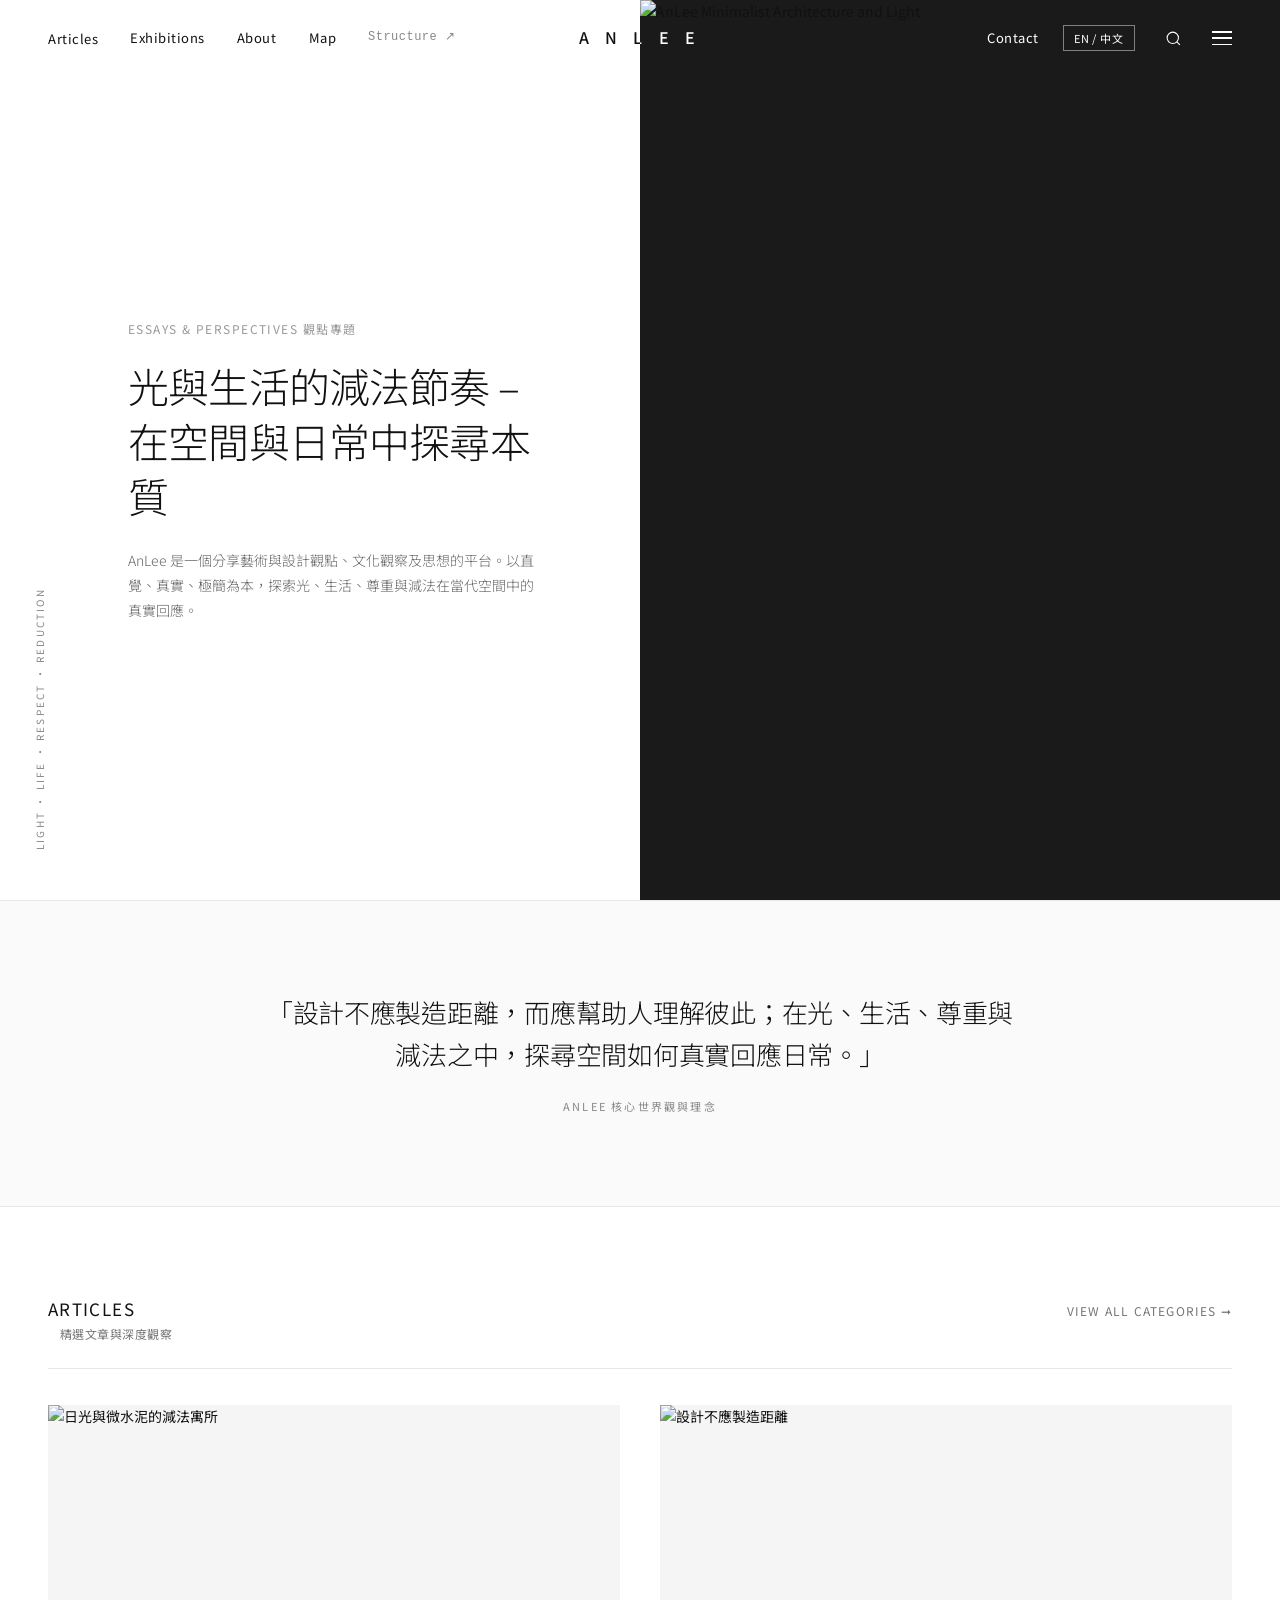
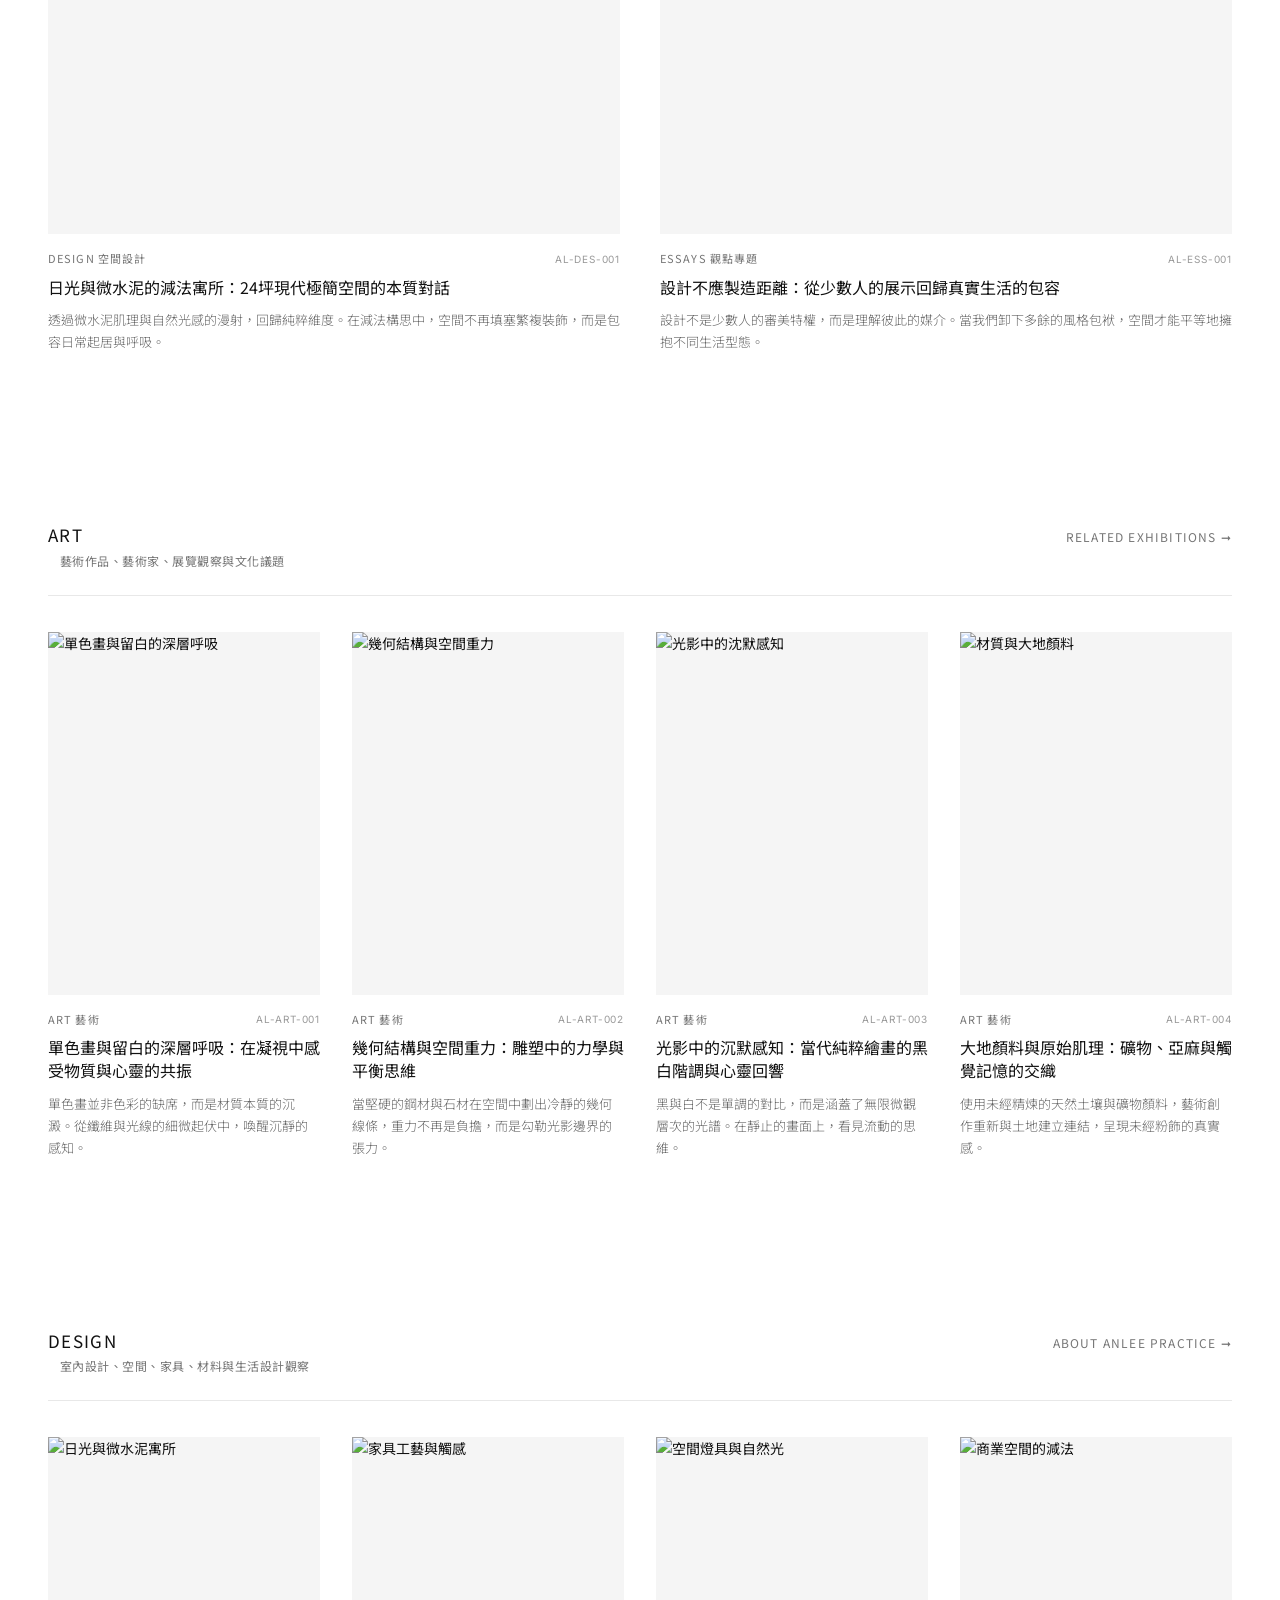
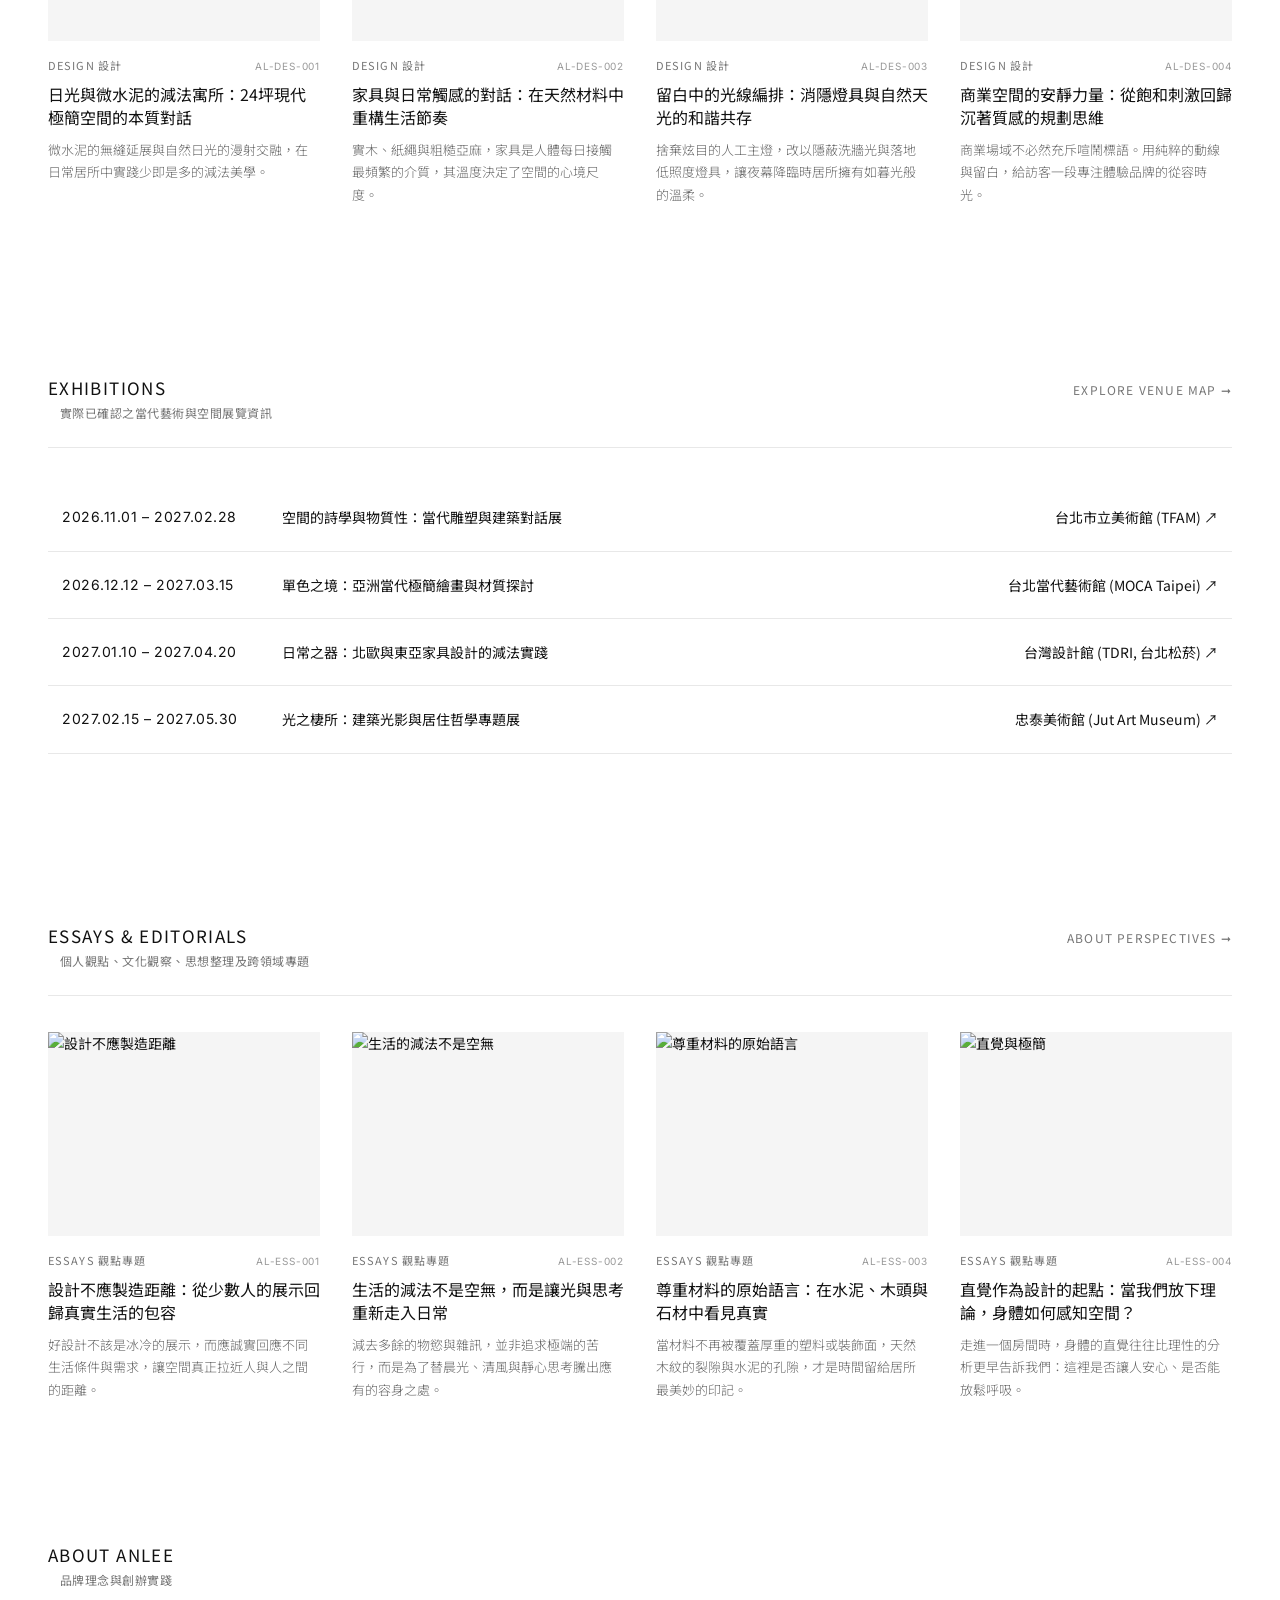
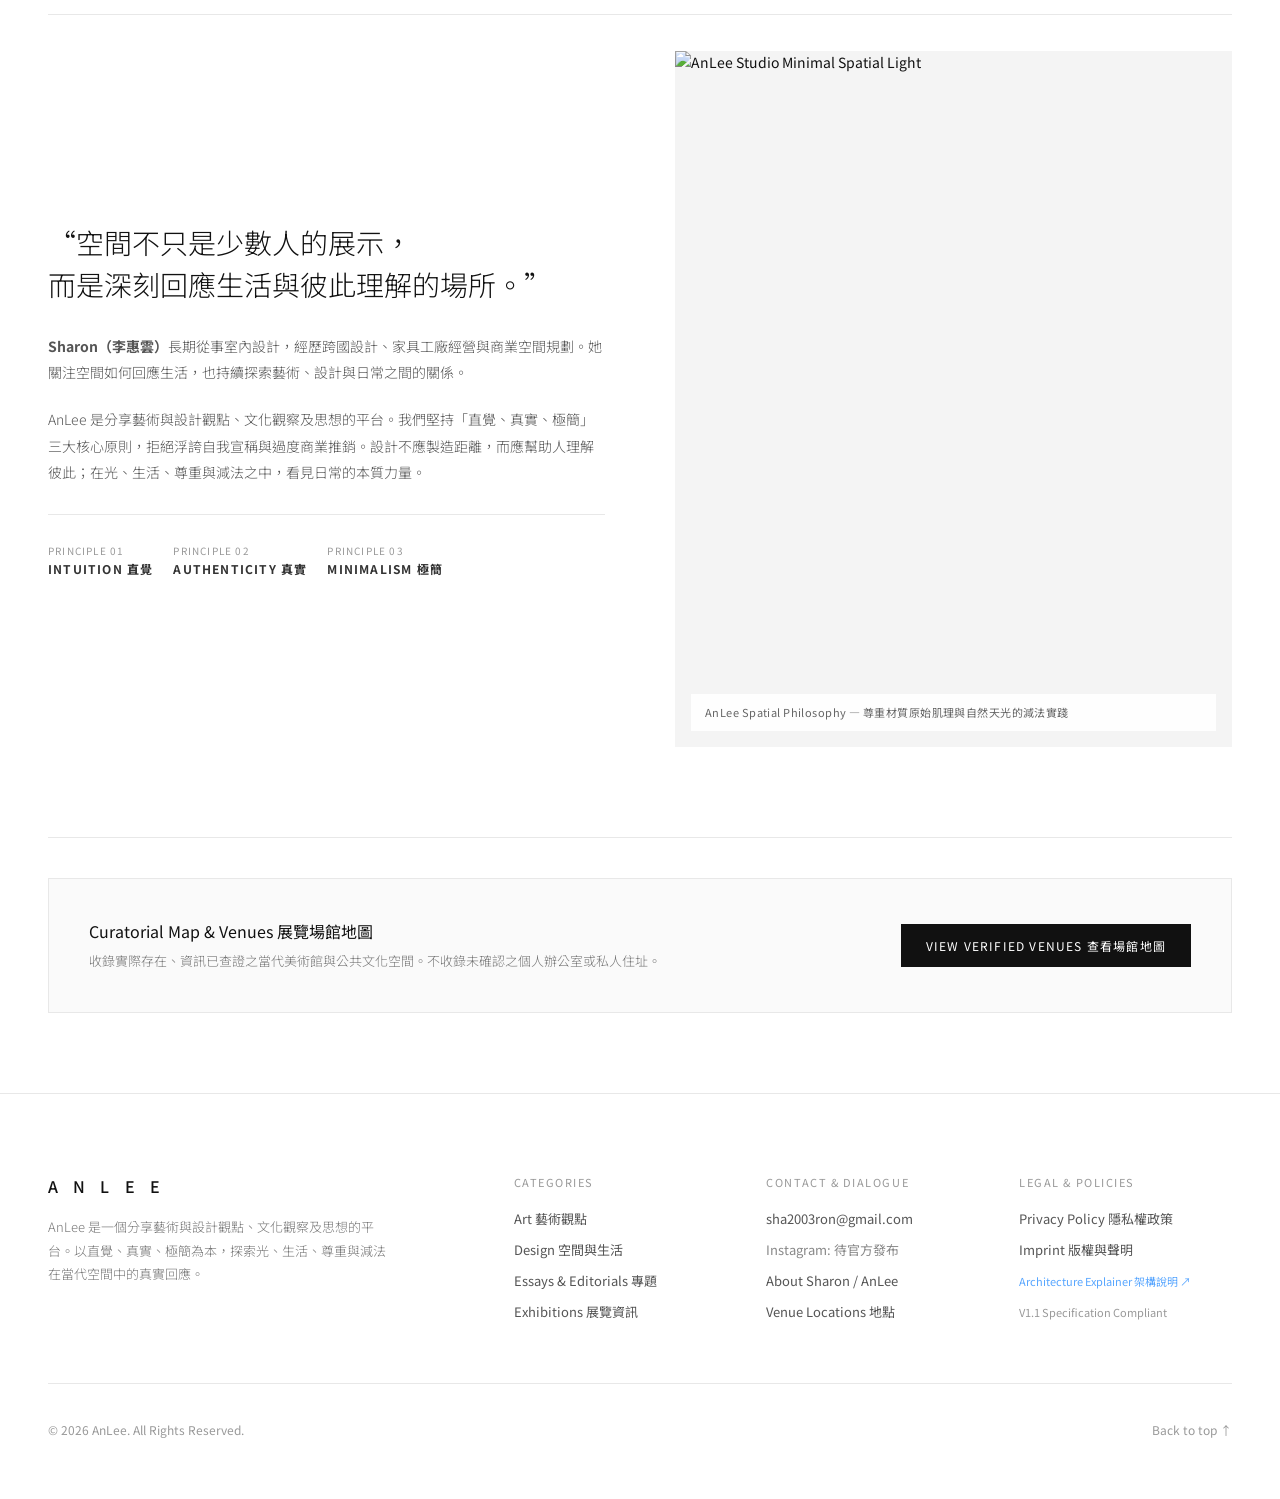
==== commit e8834c12: "agent: update reviewed static site" ====
--- a/index.html
+++ b/index.html
@@ -27,6 +27,7 @@
       <a href="#exhibitions" class="nav-item-link" data-i18n="nav_exhibitions">Exhibitions</a>
       <a href="#about" class="nav-item-link" data-i18n="nav_about">About</a>
       <a href="#map-section" class="nav-item-link" data-i18n="nav_map">Map</a>
+      <a href="structure.html" class="nav-item-link" style="color:#888; font-family:monospace; font-size:12px;" title="架構圖解分頁">Structure ↗</a>
     </nav>
 
     <!-- 中央品牌標誌：橫跨左右 50% 分界線 -->
@@ -430,6 +431,7 @@
           <ul class="footer-list">
             <li><a href="#" onclick="openPolicyModal('privacy'); return false;" data-i18n="footer_privacy">Privacy Policy 隱私權政策</a></li>
             <li><a href="#" onclick="openPolicyModal('imprint'); return false;" data-i18n="footer_imprint">Imprint 版權與聲明</a></li>
+            <li><a href="structure.html" style="color:#58a6ff; font-size:11px;">Architecture Explainer 架構說明 ↗</a></li>
             <li><span style="color:#999; font-size:11px;" data-i18n="footer_status_tag">V1.1 Specification Compliant</span></li>
           </ul>
         </div>
@@ -506,6 +508,7 @@
       <li><a href="#essays" onclick="toggleDrawer()" data-i18n="nav_essays">Essays & Editorials 觀點</a></li>
       <li><a href="#about" onclick="toggleDrawer()" data-i18n="nav_about">About 關於 AnLee</a></li>
       <li><a href="#map-section" onclick="toggleDrawer(); openMapModal();" data-i18n="nav_map">Map 場館地圖</a></li>
+      <li><a href="structure.html" onclick="toggleDrawer();" style="color:#58a6ff;">Structure 架構圖解 ↗</a></li>
       <li><a href="#contact" onclick="toggleDrawer()" data-i18n="nav_contact">Contact 聯絡</a></li>
     </ul>
     <div style="margin-top:auto; padding-top:24px; border-top:1px solid var(--border-hairline);">
@@ -539,4 +542,4 @@
   <!-- 載入全站互動邏輯 -->
   <script src="js/app.js"></script>
 </body>
-</html>
+</html>
